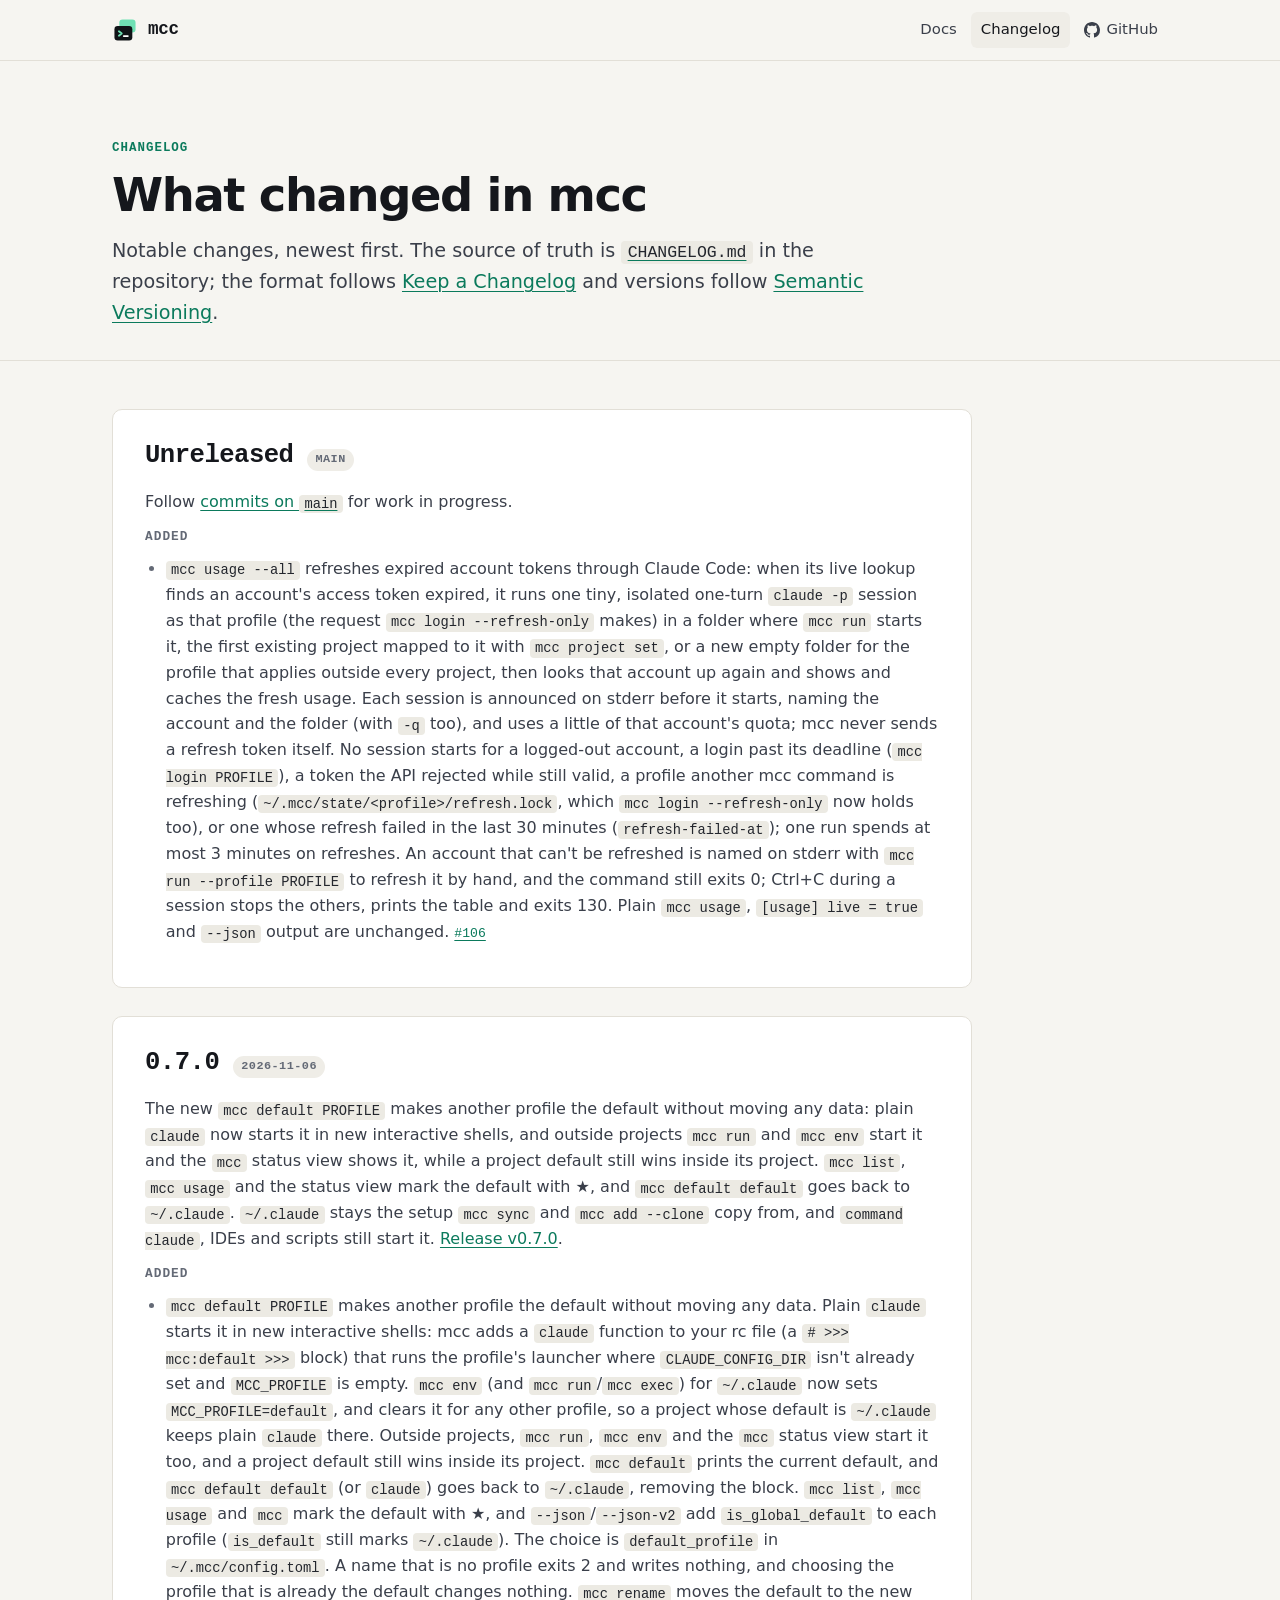
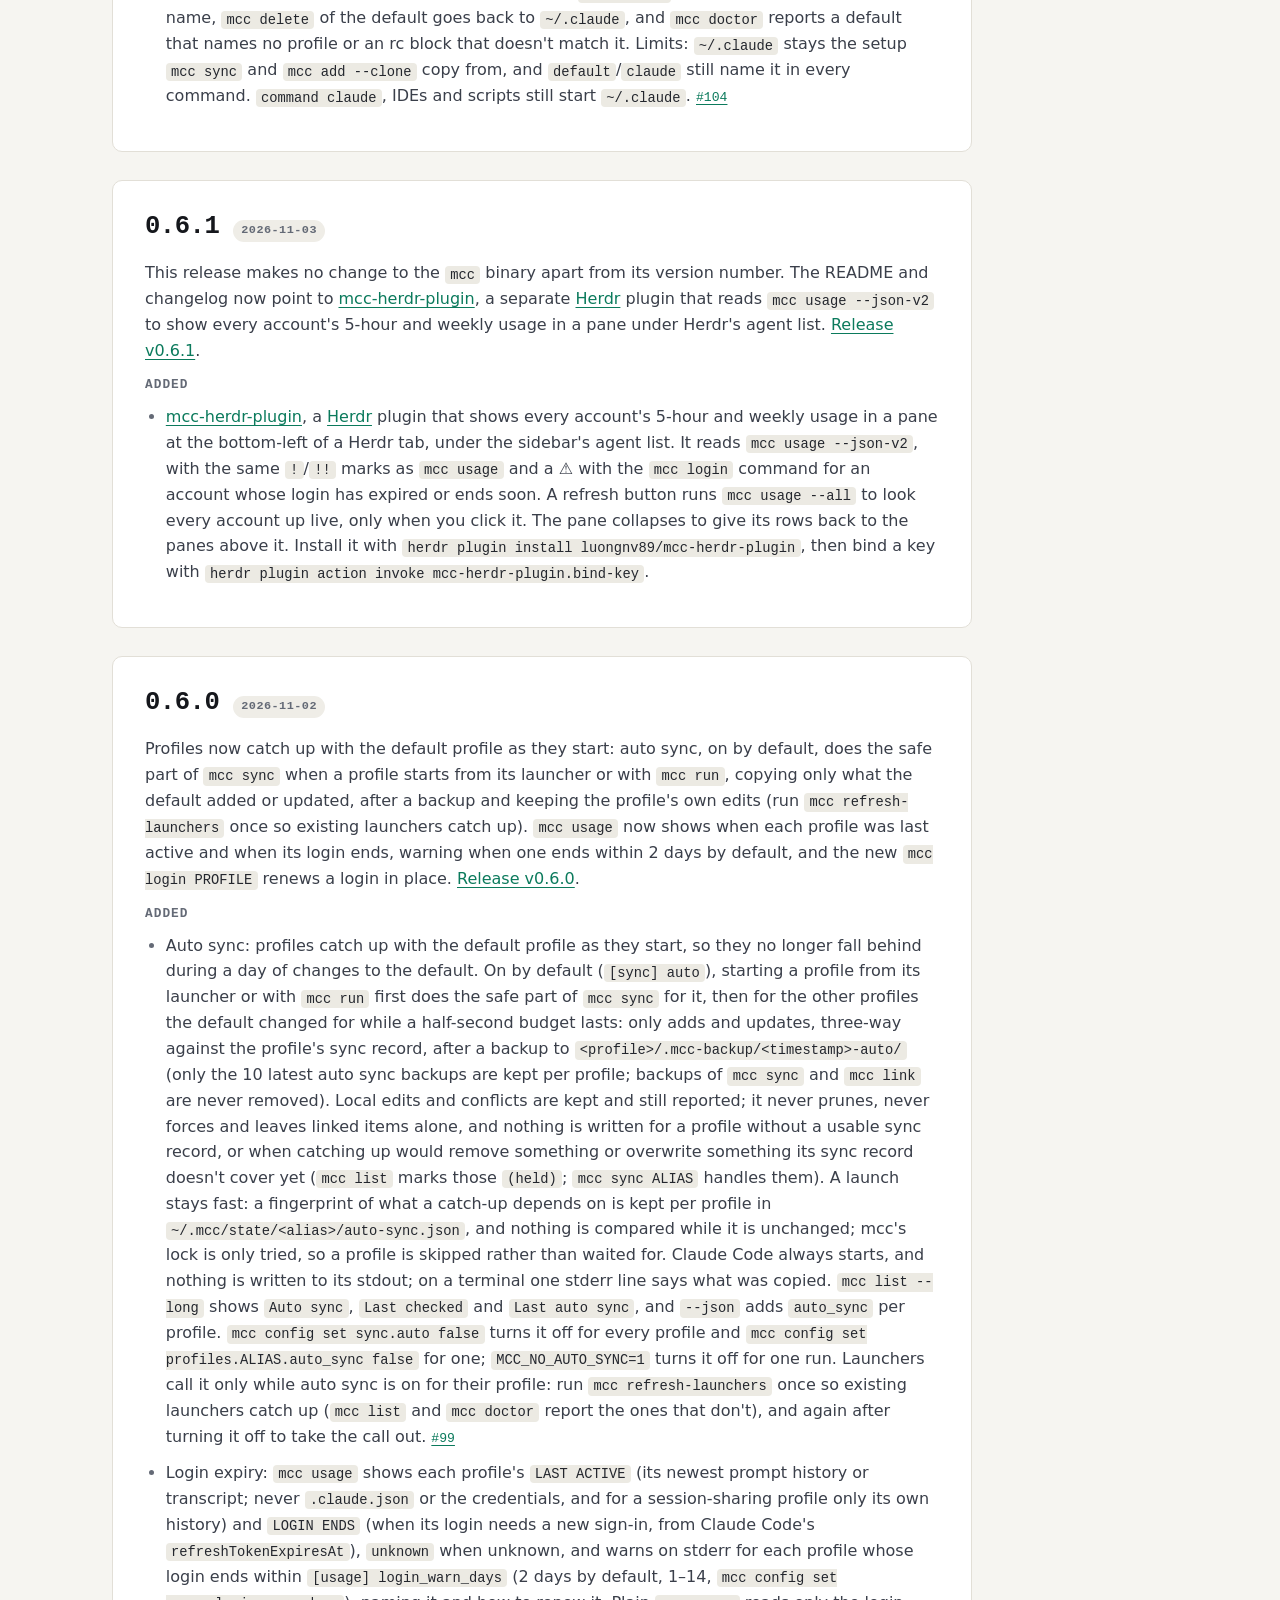
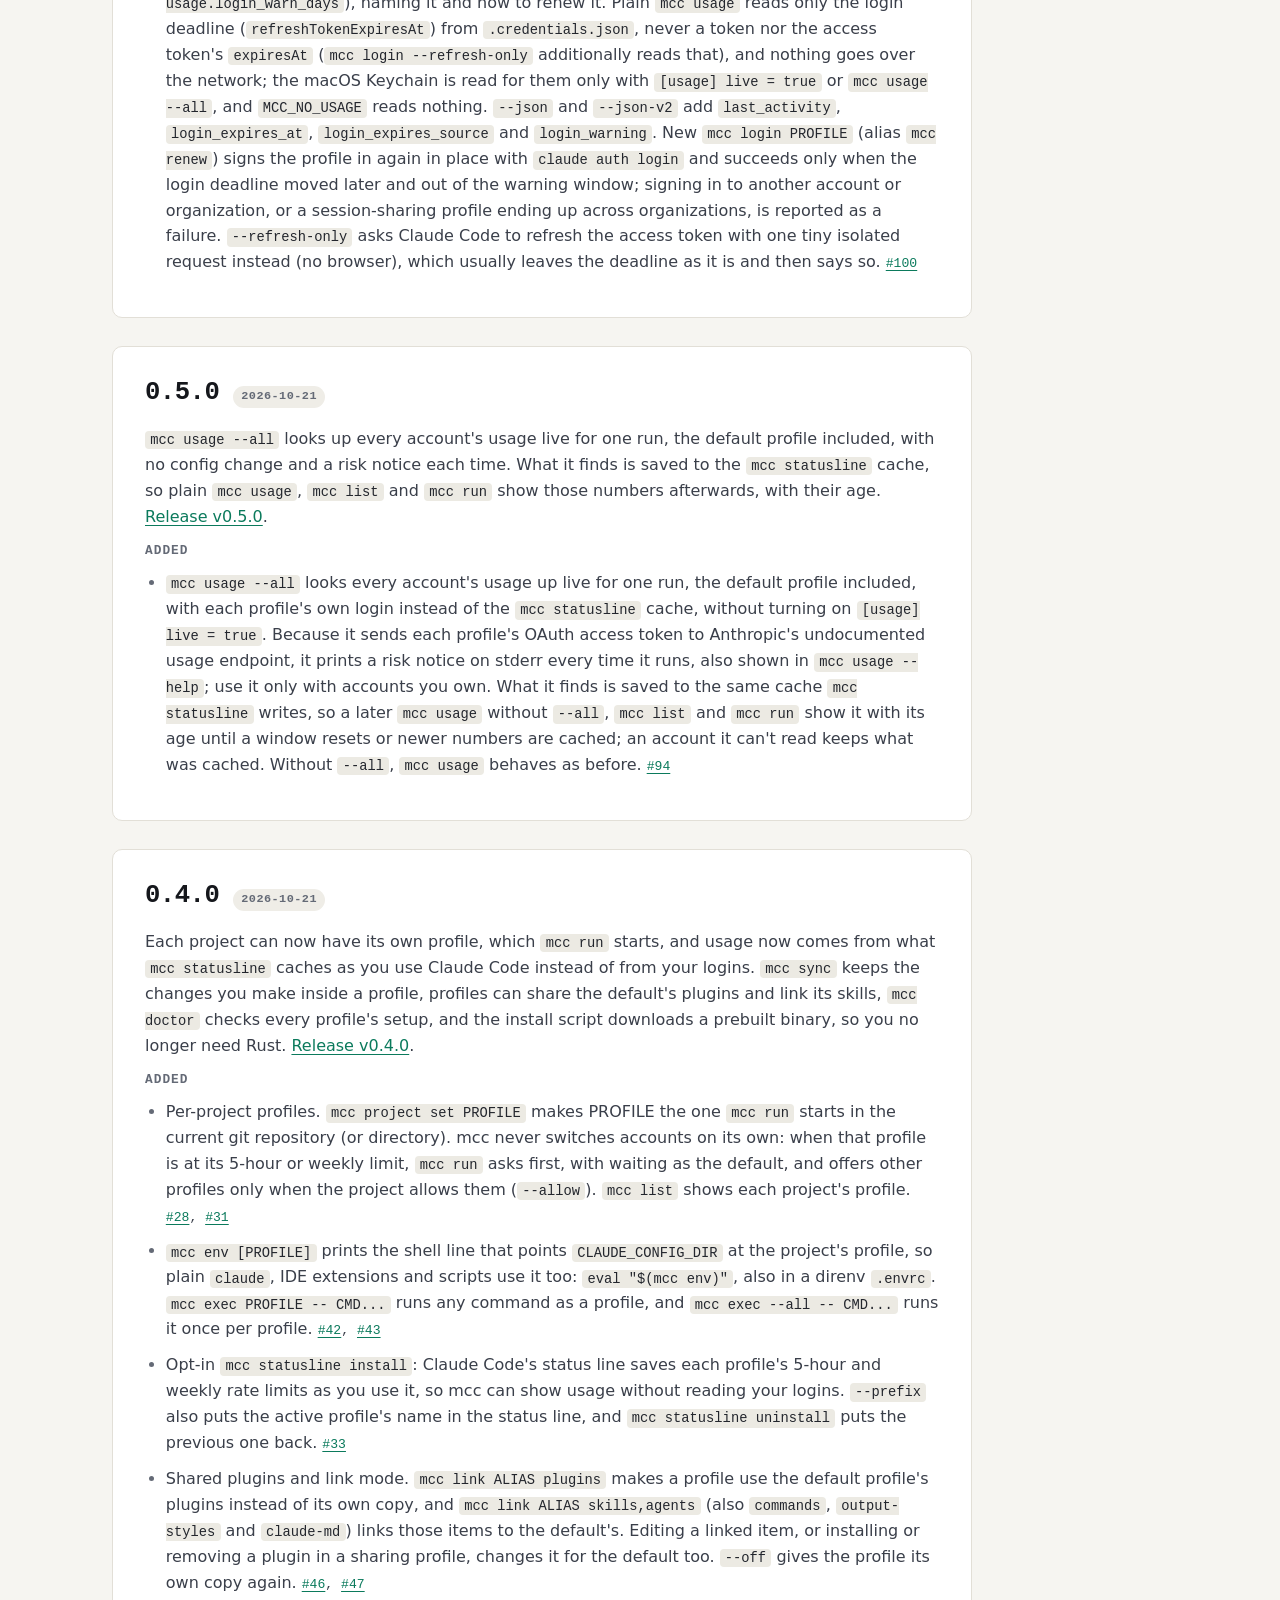
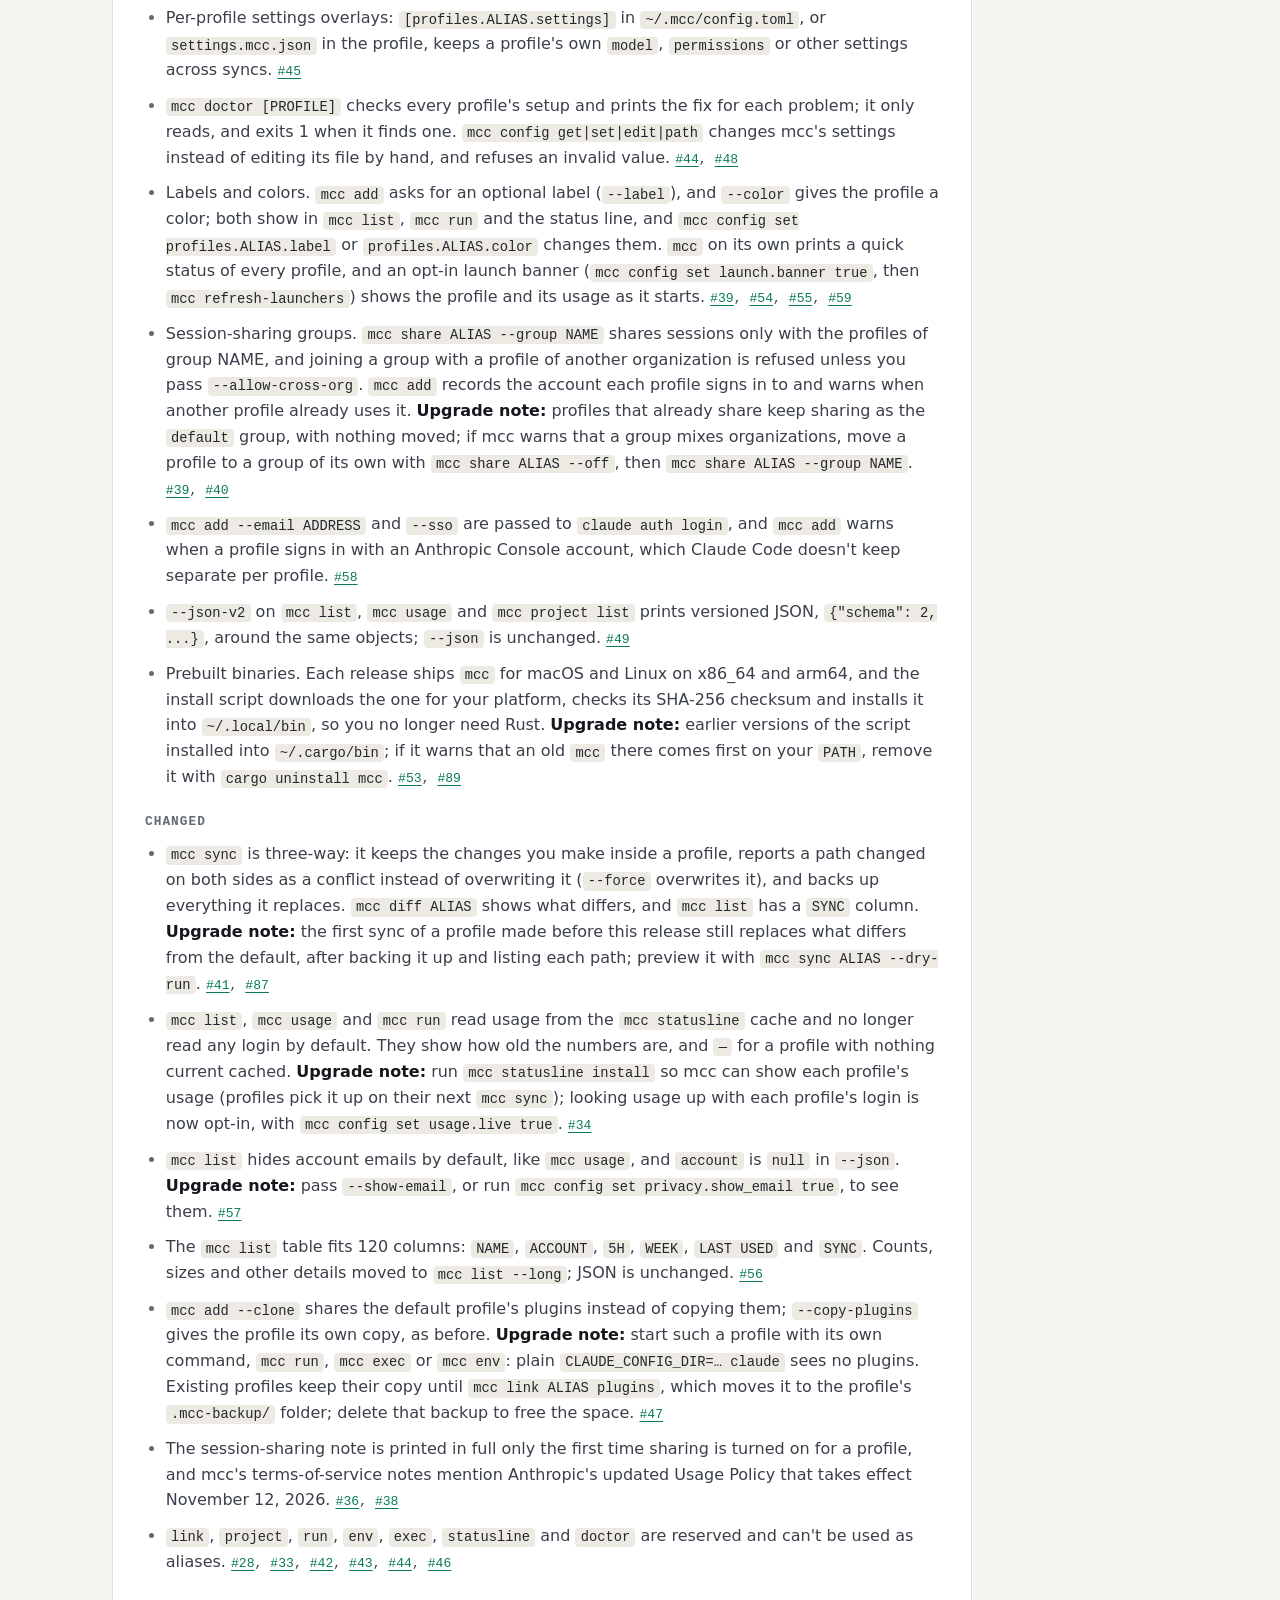
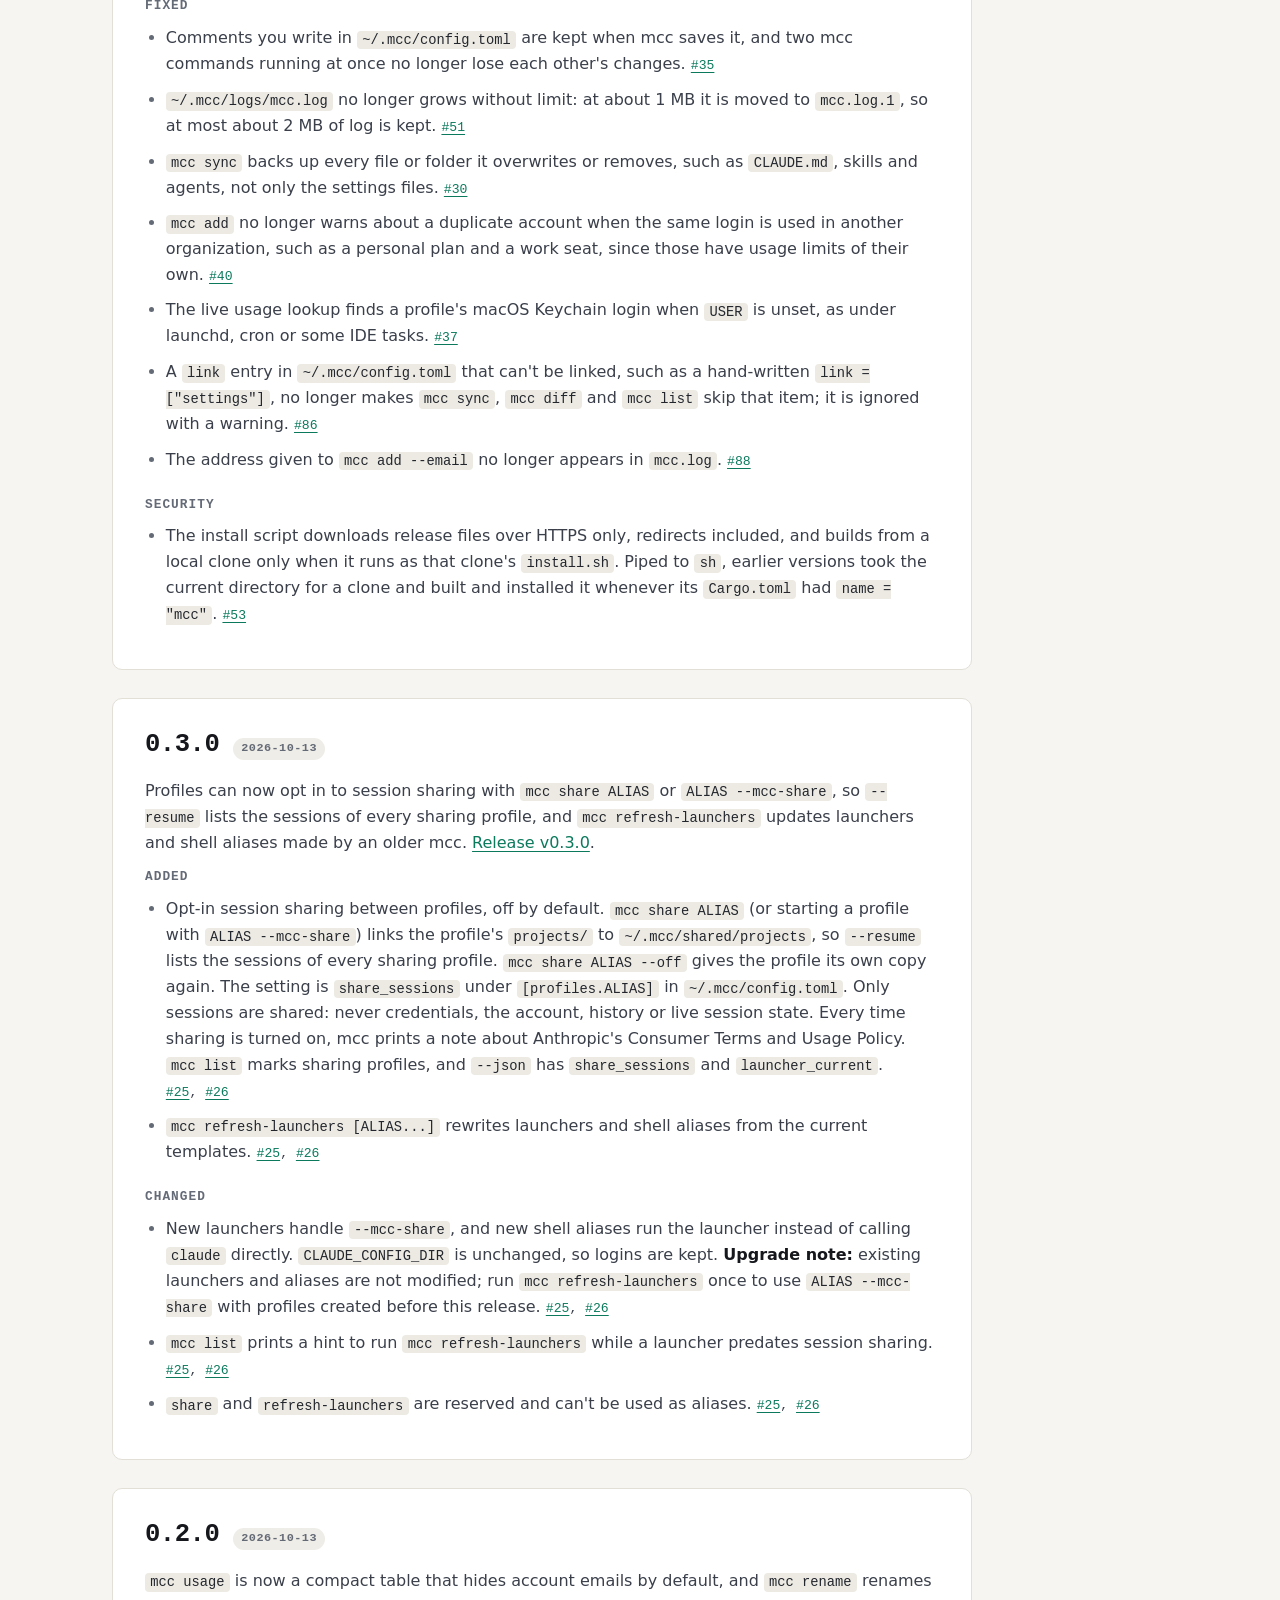
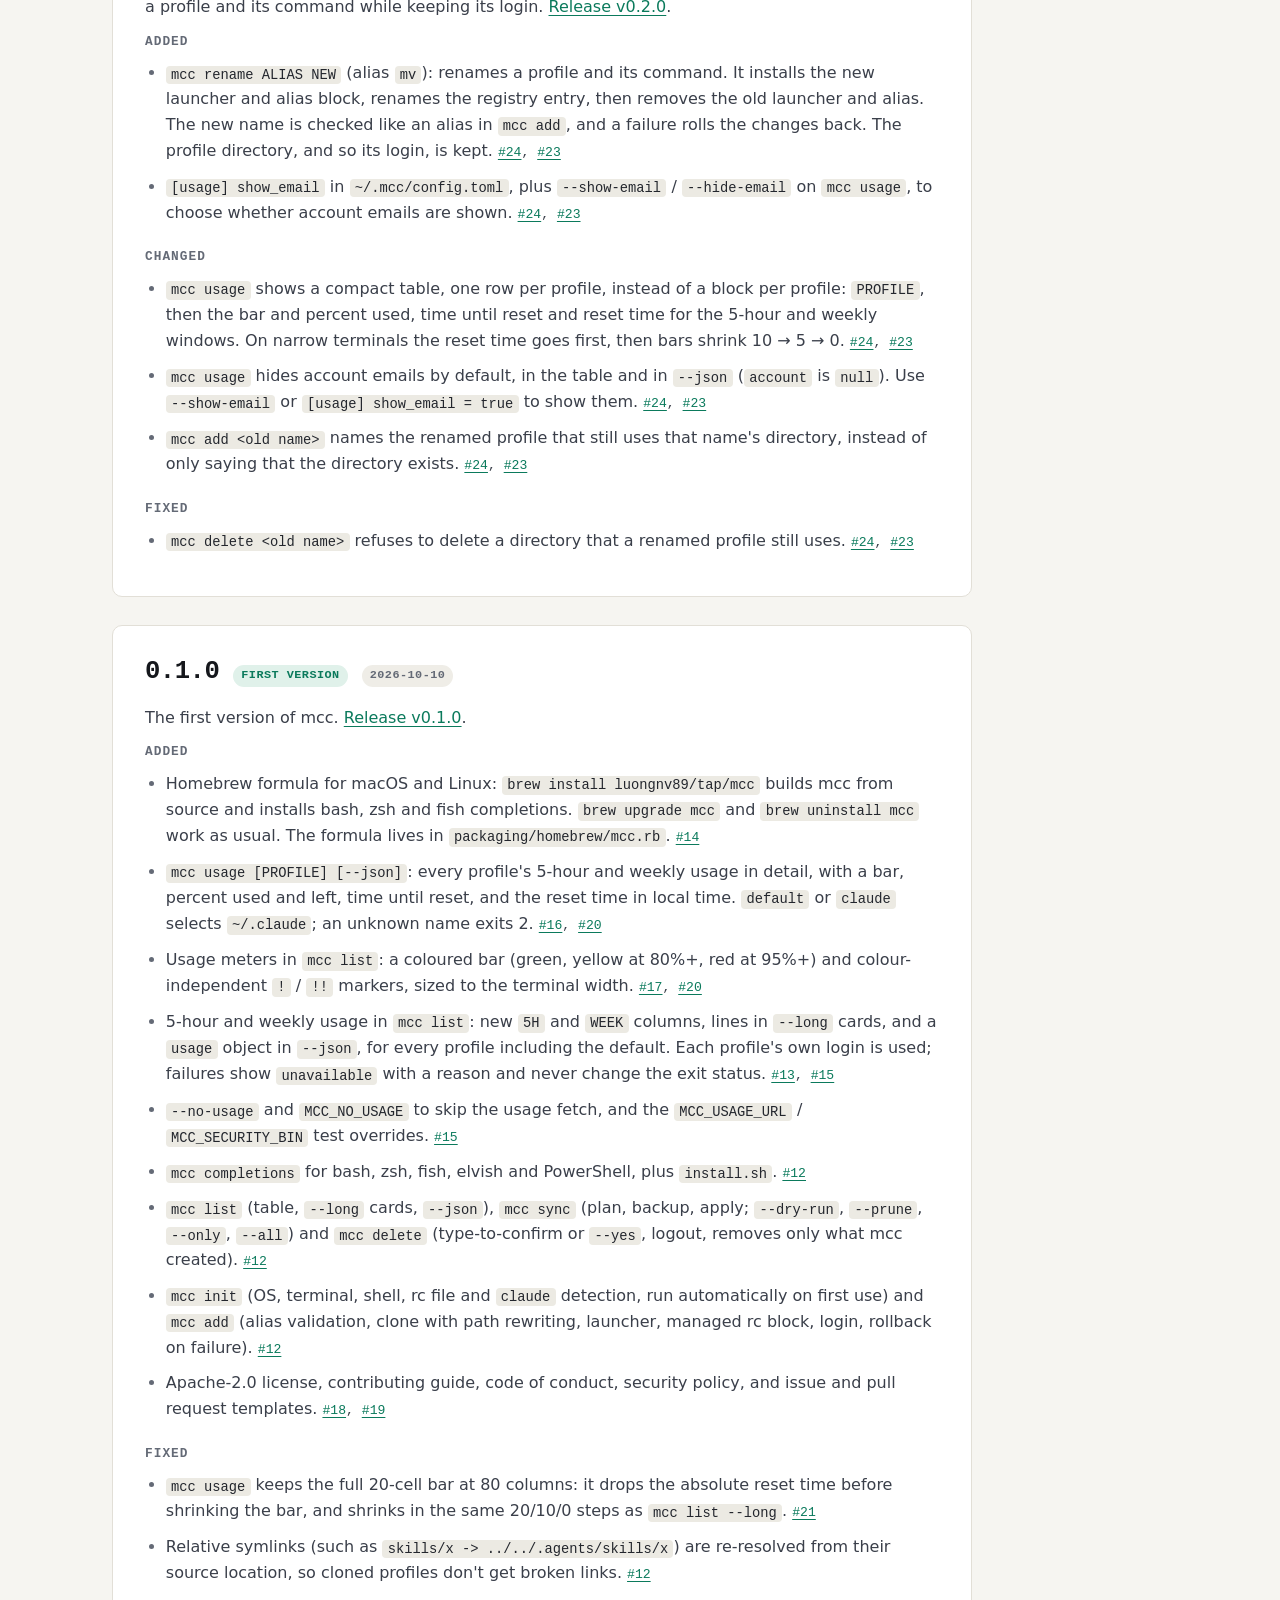
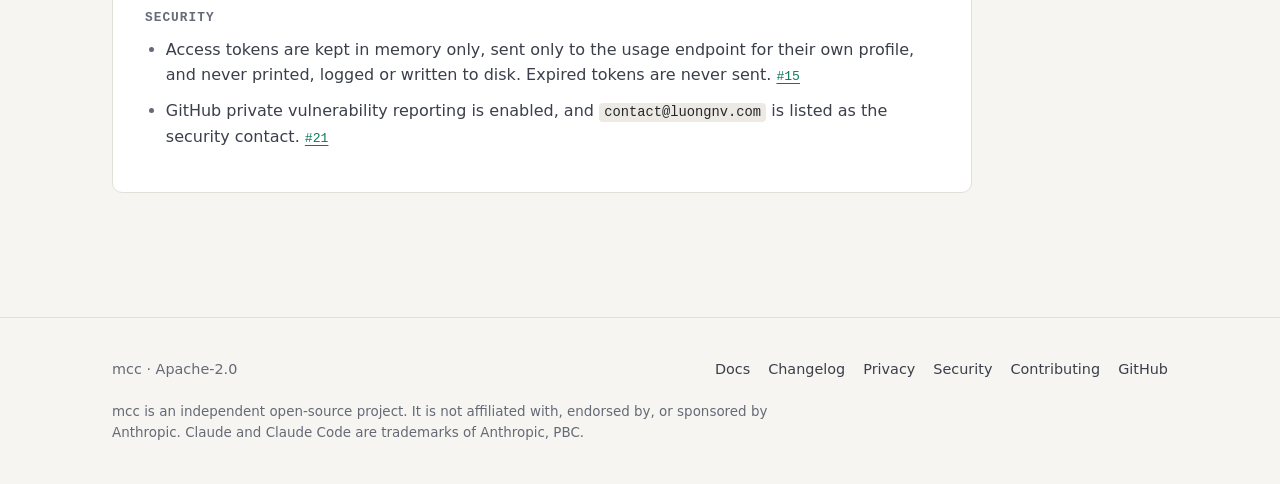
==== docs/changelog.html @ 4be2381d "docs(usage): describe the token refresh of mcc usage --all (#106) The --all help and risk notice (an" ====
<!doctype html>
<html lang="en">
<head>
  <meta charset="utf-8">
  <meta name="viewport" content="width=device-width, initial-scale=1, viewport-fit=cover">
  <title>Changelog — mcc</title>
  <meta name="description" content="Every notable change to mcc, the CLI for running multiple Claude Code accounts side by side.">
  <link rel="canonical" href="https://luongnv89.github.io/mcc/changelog.html">
  <meta property="og:type" content="article">
  <meta property="og:title" content="mcc changelog">
  <meta property="og:description" content="Every notable change to mcc, by version.">
  <meta property="og:url" content="https://luongnv89.github.io/mcc/changelog.html">
  <meta name="theme-color" content="#f6f5f1" media="(prefers-color-scheme: light)">
  <meta name="theme-color" content="#0d0f12" media="(prefers-color-scheme: dark)">
  <link rel="icon" href="assets/favicon.svg" type="image/svg+xml">
  <link rel="stylesheet" href="assets/site.css">
</head>
<body>
<a class="skip" href="#main">Skip to content</a>

<header class="site-header">
  <div class="wrap">
    <a class="brand" href="./" aria-label="mcc home">
      <svg viewBox="0 0 32 32" aria-hidden="true"><rect x="9" y="3" width="20" height="16" rx="4" fill="#6fe0b4"/><rect x="3" y="11" width="22" height="18" rx="4" fill="#101317"/><path d="M8.5 17.5l3.5 2.75-3.5 2.75" fill="none" stroke="#6fe0b4" stroke-width="2.2" stroke-linecap="round" stroke-linejoin="round"/><path d="M14.5 23.5h5" stroke="#fff" stroke-width="2.2" stroke-linecap="round"/></svg>
      mcc
    </a>
    <nav class="nav" aria-label="Main">
      <a href="docs.html">Docs</a>
      <a href="changelog.html" aria-current="page">Changelog</a>
      <a class="nav-gh" href="https://github.com/luongnv89/mcc">
        <svg viewBox="0 0 16 16" fill="currentColor" aria-hidden="true"><path d="M8 0C3.58 0 0 3.58 0 8c0 3.54 2.29 6.53 5.47 7.59.4.07.55-.17.55-.38 0-.19-.01-.82-.01-1.49-2.01.37-2.53-.49-2.69-.94-.09-.23-.48-.94-.82-1.13-.28-.15-.68-.52-.01-.53.63-.01 1.08.58 1.23.82.72 1.21 1.87.87 2.33.66.07-.52.28-.87.51-1.07-1.78-.2-3.64-.89-3.64-3.95 0-.87.31-1.59.82-2.15-.08-.2-.36-1.02.08-2.12 0 0 .67-.21 2.2.82.64-.18 1.32-.27 2-.27.68 0 1.36.09 2 .27 1.53-1.04 2.2-.82 2.2-.82.44 1.1.16 1.92.08 2.12.51.56.82 1.27.82 2.15 0 3.07-1.87 3.75-3.65 3.95.29.25.54.73.54 1.48 0 1.07-.01 1.93-.01 2.2 0 .21.15.46.55.38A8.013 8.013 0 0016 8c0-4.42-3.58-8-8-8z"/></svg>
        GitHub
      </a>
    </nav>
  </div>
</header>

<main id="main">
  <div class="page-head">
    <div class="wrap">
      <span class="eyebrow">Changelog</span>
      <h1>What changed in mcc</h1>
      <p class="lede">Notable changes, newest first. The source of truth is <a href="https://github.com/luongnv89/mcc/blob/main/CHANGELOG.md"><code>CHANGELOG.md</code></a> in the repository; the format follows <a href="https://keepachangelog.com/en/1.1.0/">Keep a Changelog</a> and versions follow <a href="https://semver.org/spec/v2.0.0.html">Semantic Versioning</a>.</p>
    </div>
  </div>

  <div class="wrap" style="padding-block: clamp(28px, 4vw, 48px) clamp(56px, 8vw, 96px)">
    <div class="prose" style="max-width: 860px">

      <article class="release" id="unreleased">
        <div class="release-head">
          <h2>Unreleased</h2>
          <span class="pill pill-muted">main</span>
        </div>
        <p>Follow <a href="https://github.com/luongnv89/mcc/commits/main">commits on <code>main</code></a> for work in progress.</p>

        <h3>Added</h3>
        <ul>
          <li><code>mcc usage --all</code> refreshes expired account tokens through Claude Code: when its live lookup finds an account's access token expired, it runs one tiny, isolated one-turn <code>claude -p</code> session as that profile (the request <code>mcc login --refresh-only</code> makes) in a folder where <code>mcc run</code> starts it, the first existing project mapped to it with <code>mcc project set</code>, or a new empty folder for the profile that applies outside every project, then looks that account up again and shows and caches the fresh usage. Each session is announced on stderr before it starts, naming the account and the folder (with <code>-q</code> too), and uses a little of that account's quota; mcc never sends a refresh token itself. No session starts for a logged-out account, a login past its deadline (<code>mcc login PROFILE</code>), a token the API rejected while still valid, a profile another mcc command is refreshing (<code>~/.mcc/state/&lt;profile&gt;/refresh.lock</code>, which <code>mcc login --refresh-only</code> now holds too), or one whose refresh failed in the last 30 minutes (<code>refresh-failed-at</code>); one run spends at most 3 minutes on refreshes. An account that can't be refreshed is named on stderr with <code>mcc run --profile PROFILE</code> to refresh it by hand, and the command still exits 0; Ctrl+C during a session stops the others, prints the table and exits 130. Plain <code>mcc usage</code>, <code>[usage] live = true</code> and <code>--json</code> output are unchanged. <span class="ref"><a href="https://github.com/luongnv89/mcc/issues/106">#106</a></span></li>
        </ul>
      </article>

      <article class="release" id="v0.7.0">
        <div class="release-head">
          <h2>0.7.0</h2>
          <span class="pill pill-muted">2026-11-06</span>
        </div>
        <p>The new <code>mcc default PROFILE</code> makes another profile the default without moving any data: plain <code>claude</code> now starts it in new interactive shells, and outside projects <code>mcc run</code> and <code>mcc env</code> start it and the <code>mcc</code> status view shows it, while a project default still wins inside its project. <code>mcc list</code>, <code>mcc usage</code> and the status view mark the default with ★, and <code>mcc default default</code> goes back to <code>~/.claude</code>. <code>~/.claude</code> stays the setup <code>mcc sync</code> and <code>mcc add --clone</code> copy from, and <code>command claude</code>, IDEs and scripts still start it. <a href="https://github.com/luongnv89/mcc/releases/tag/v0.7.0">Release v0.7.0</a>.</p>

        <h3>Added</h3>
        <ul>
          <li><code>mcc default PROFILE</code> makes another profile the default without moving any data. Plain <code>claude</code> starts it in new interactive shells: mcc adds a <code>claude</code> function to your rc file (a <code># &gt;&gt;&gt; mcc:default &gt;&gt;&gt;</code> block) that runs the profile's launcher where <code>CLAUDE_CONFIG_DIR</code> isn't already set and <code>MCC_PROFILE</code> is empty. <code>mcc env</code> (and <code>mcc run</code>/<code>mcc exec</code>) for <code>~/.claude</code> now sets <code>MCC_PROFILE=default</code>, and clears it for any other profile, so a project whose default is <code>~/.claude</code> keeps plain <code>claude</code> there. Outside projects, <code>mcc run</code>, <code>mcc env</code> and the <code>mcc</code> status view start it too, and a project default still wins inside its project. <code>mcc default</code> prints the current default, and <code>mcc default default</code> (or <code>claude</code>) goes back to <code>~/.claude</code>, removing the block. <code>mcc list</code>, <code>mcc usage</code> and <code>mcc</code> mark the default with ★, and <code>--json</code>/<code>--json-v2</code> add <code>is_global_default</code> to each profile (<code>is_default</code> still marks <code>~/.claude</code>). The choice is <code>default_profile</code> in <code>~/.mcc/config.toml</code>. A name that is no profile exits 2 and writes nothing, and choosing the profile that is already the default changes nothing. <code>mcc rename</code> moves the default to the new name, <code>mcc delete</code> of the default goes back to <code>~/.claude</code>, and <code>mcc doctor</code> reports a default that names no profile or an rc block that doesn't match it. Limits: <code>~/.claude</code> stays the setup <code>mcc sync</code> and <code>mcc add --clone</code> copy from, and <code>default</code>/<code>claude</code> still name it in every command. <code>command claude</code>, IDEs and scripts still start <code>~/.claude</code>. <span class="ref"><a href="https://github.com/luongnv89/mcc/issues/104">#104</a></span></li>
        </ul>
      </article>

      <article class="release" id="v0.6.1">
        <div class="release-head">
          <h2>0.6.1</h2>
          <span class="pill pill-muted">2026-11-03</span>
        </div>
        <p>This release makes no change to the <code>mcc</code> binary apart from its version number. The README and changelog now point to <a href="https://github.com/luongnv89/mcc-herdr-plugin">mcc-herdr-plugin</a>, a separate <a href="https://herdr.dev">Herdr</a> plugin that reads <code>mcc usage --json-v2</code> to show every account's 5-hour and weekly usage in a pane under Herdr's agent list. <a href="https://github.com/luongnv89/mcc/releases/tag/v0.6.1">Release v0.6.1</a>.</p>

        <h3>Added</h3>
        <ul>
          <li><a href="https://github.com/luongnv89/mcc-herdr-plugin">mcc-herdr-plugin</a>, a <a href="https://herdr.dev">Herdr</a> plugin that shows every account's 5-hour and weekly usage in a pane at the bottom-left of a Herdr tab, under the sidebar's agent list. It reads <code>mcc usage --json-v2</code>, with the same <code>!</code>/<code>!!</code> marks as <code>mcc usage</code> and a ⚠ with the <code>mcc login</code> command for an account whose login has expired or ends soon. A refresh button runs <code>mcc usage --all</code> to look every account up live, only when you click it. The pane collapses to give its rows back to the panes above it. Install it with <code>herdr plugin install luongnv89/mcc-herdr-plugin</code>, then bind a key with <code>herdr plugin action invoke mcc-herdr-plugin.bind-key</code>.</li>
        </ul>
      </article>

      <article class="release" id="v0.6.0">
        <div class="release-head">
          <h2>0.6.0</h2>
          <span class="pill pill-muted">2026-11-02</span>
        </div>
        <p>Profiles now catch up with the default profile as they start: auto sync, on by default, does the safe part of <code>mcc sync</code> when a profile starts from its launcher or with <code>mcc run</code>, copying only what the default added or updated, after a backup and keeping the profile's own edits (run <code>mcc refresh-launchers</code> once so existing launchers catch up). <code>mcc usage</code> now shows when each profile was last active and when its login ends, warning when one ends within 2 days by default, and the new <code>mcc login PROFILE</code> renews a login in place. <a href="https://github.com/luongnv89/mcc/releases/tag/v0.6.0">Release v0.6.0</a>.</p>

        <h3>Added</h3>
        <ul>
          <li>Auto sync: profiles catch up with the default profile as they start, so they no longer fall behind during a day of changes to the default. On by default (<code>[sync] auto</code>), starting a profile from its launcher or with <code>mcc run</code> first does the safe part of <code>mcc sync</code> for it, then for the other profiles the default changed for while a half-second budget lasts: only adds and updates, three-way against the profile's sync record, after a backup to <code>&lt;profile&gt;/.mcc-backup/&lt;timestamp&gt;-auto/</code> (only the 10 latest auto sync backups are kept per profile; backups of <code>mcc sync</code> and <code>mcc link</code> are never removed). Local edits and conflicts are kept and still reported; it never prunes, never forces and leaves linked items alone, and nothing is written for a profile without a usable sync record, or when catching up would remove something or overwrite something its sync record doesn't cover yet (<code>mcc list</code> marks those <code>(held)</code>; <code>mcc sync ALIAS</code> handles them). A launch stays fast: a fingerprint of what a catch-up depends on is kept per profile in <code>~/.mcc/state/&lt;alias&gt;/auto-sync.json</code>, and nothing is compared while it is unchanged; mcc's lock is only tried, so a profile is skipped rather than waited for. Claude Code always starts, and nothing is written to its stdout; on a terminal one stderr line says what was copied. <code>mcc list --long</code> shows <code>Auto sync</code>, <code>Last checked</code> and <code>Last auto sync</code>, and <code>--json</code> adds <code>auto_sync</code> per profile. <code>mcc config set sync.auto false</code> turns it off for every profile and <code>mcc config set profiles.ALIAS.auto_sync false</code> for one; <code>MCC_NO_AUTO_SYNC=1</code> turns it off for one run. Launchers call it only while auto sync is on for their profile: run <code>mcc refresh-launchers</code> once so existing launchers catch up (<code>mcc list</code> and <code>mcc doctor</code> report the ones that don't), and again after turning it off to take the call out. <span class="ref"><a href="https://github.com/luongnv89/mcc/issues/99">#99</a></span></li>
          <li>Login expiry: <code>mcc usage</code> shows each profile's <code>LAST ACTIVE</code> (its newest prompt history or transcript; never <code>.claude.json</code> or the credentials, and for a session-sharing profile only its own history) and <code>LOGIN ENDS</code> (when its login needs a new sign-in, from Claude Code's <code>refreshTokenExpiresAt</code>), <code>unknown</code> when unknown, and warns on stderr for each profile whose login ends within <code>[usage] login_warn_days</code> (2 days by default, 1–14, <code>mcc config set usage.login_warn_days</code>), naming it and how to renew it. Plain <code>mcc usage</code> reads only the login deadline (<code>refreshTokenExpiresAt</code>) from <code>.credentials.json</code>, never a token nor the access token's <code>expiresAt</code> (<code>mcc login --refresh-only</code> additionally reads that), and nothing goes over the network; the macOS Keychain is read for them only with <code>[usage] live = true</code> or <code>mcc usage --all</code>, and <code>MCC_NO_USAGE</code> reads nothing. <code>--json</code> and <code>--json-v2</code> add <code>last_activity</code>, <code>login_expires_at</code>, <code>login_expires_source</code> and <code>login_warning</code>. New <code>mcc login PROFILE</code> (alias <code>mcc renew</code>) signs the profile in again in place with <code>claude auth login</code> and succeeds only when the login deadline moved later and out of the warning window; signing in to another account or organization, or a session-sharing profile ending up across organizations, is reported as a failure. <code>--refresh-only</code> asks Claude Code to refresh the access token with one tiny isolated request instead (no browser), which usually leaves the deadline as it is and then says so. <span class="ref"><a href="https://github.com/luongnv89/mcc/issues/100">#100</a></span></li>
        </ul>
      </article>

      <article class="release" id="v0.5.0">
        <div class="release-head">
          <h2>0.5.0</h2>
          <span class="pill pill-muted">2026-10-21</span>
        </div>
        <p><code>mcc usage --all</code> looks up every account's usage live for one run, the default profile included, with no config change and a risk notice each time. What it finds is saved to the <code>mcc statusline</code> cache, so plain <code>mcc usage</code>, <code>mcc list</code> and <code>mcc run</code> show those numbers afterwards, with their age. <a href="https://github.com/luongnv89/mcc/releases/tag/v0.5.0">Release v0.5.0</a>.</p>

        <h3>Added</h3>
        <ul>
          <li><code>mcc usage --all</code> looks every account's usage up live for one run, the default profile included, with each profile's own login instead of the <code>mcc statusline</code> cache, without turning on <code>[usage] live = true</code>. Because it sends each profile's OAuth access token to Anthropic's undocumented usage endpoint, it prints a risk notice on stderr every time it runs, also shown in <code>mcc usage --help</code>; use it only with accounts you own. What it finds is saved to the same cache <code>mcc statusline</code> writes, so a later <code>mcc usage</code> without <code>--all</code>, <code>mcc list</code> and <code>mcc run</code> show it with its age until a window resets or newer numbers are cached; an account it can't read keeps what was cached. Without <code>--all</code>, <code>mcc usage</code> behaves as before. <span class="ref"><a href="https://github.com/luongnv89/mcc/issues/94">#94</a></span></li>
        </ul>
      </article>

      <article class="release" id="v0.4.0">
        <div class="release-head">
          <h2>0.4.0</h2>
          <span class="pill pill-muted">2026-10-21</span>
        </div>
        <p>Each project can now have its own profile, which <code>mcc run</code> starts, and usage now comes from what <code>mcc statusline</code> caches as you use Claude Code instead of from your logins. <code>mcc sync</code> keeps the changes you make inside a profile, profiles can share the default's plugins and link its skills, <code>mcc doctor</code> checks every profile's setup, and the install script downloads a prebuilt binary, so you no longer need Rust. <a href="https://github.com/luongnv89/mcc/releases/tag/v0.4.0">Release v0.4.0</a>.</p>

        <h3>Added</h3>
        <ul>
          <li>Per-project profiles. <code>mcc project set PROFILE</code> makes PROFILE the one <code>mcc run</code> starts in the current git repository (or directory). mcc never switches accounts on its own: when that profile is at its 5-hour or weekly limit, <code>mcc run</code> asks first, with waiting as the default, and offers other profiles only when the project allows them (<code>--allow</code>). <code>mcc list</code> shows each project's profile. <span class="ref"><a href="https://github.com/luongnv89/mcc/issues/28">#28</a>, <a href="https://github.com/luongnv89/mcc/issues/31">#31</a></span></li>
          <li><code>mcc env [PROFILE]</code> prints the shell line that points <code>CLAUDE_CONFIG_DIR</code> at the project's profile, so plain <code>claude</code>, IDE extensions and scripts use it too: <code>eval "$(mcc env)"</code>, also in a direnv <code>.envrc</code>. <code>mcc exec PROFILE -- CMD...</code> runs any command as a profile, and <code>mcc exec --all -- CMD...</code> runs it once per profile. <span class="ref"><a href="https://github.com/luongnv89/mcc/issues/42">#42</a>, <a href="https://github.com/luongnv89/mcc/issues/43">#43</a></span></li>
          <li>Opt-in <code>mcc statusline install</code>: Claude Code's status line saves each profile's 5-hour and weekly rate limits as you use it, so mcc can show usage without reading your logins. <code>--prefix</code> also puts the active profile's name in the status line, and <code>mcc statusline uninstall</code> puts the previous one back. <span class="ref"><a href="https://github.com/luongnv89/mcc/issues/33">#33</a></span></li>
          <li>Shared plugins and link mode. <code>mcc link ALIAS plugins</code> makes a profile use the default profile's plugins instead of its own copy, and <code>mcc link ALIAS skills,agents</code> (also <code>commands</code>, <code>output-styles</code> and <code>claude-md</code>) links those items to the default's. Editing a linked item, or installing or removing a plugin in a sharing profile, changes it for the default too. <code>--off</code> gives the profile its own copy again. <span class="ref"><a href="https://github.com/luongnv89/mcc/issues/46">#46</a>, <a href="https://github.com/luongnv89/mcc/issues/47">#47</a></span></li>
          <li>Per-profile settings overlays: <code>[profiles.ALIAS.settings]</code> in <code>~/.mcc/config.toml</code>, or <code>settings.mcc.json</code> in the profile, keeps a profile's own <code>model</code>, <code>permissions</code> or other settings across syncs. <span class="ref"><a href="https://github.com/luongnv89/mcc/issues/45">#45</a></span></li>
          <li><code>mcc doctor [PROFILE]</code> checks every profile's setup and prints the fix for each problem; it only reads, and exits 1 when it finds one. <code>mcc config get|set|edit|path</code> changes mcc's settings instead of editing its file by hand, and refuses an invalid value. <span class="ref"><a href="https://github.com/luongnv89/mcc/issues/44">#44</a>, <a href="https://github.com/luongnv89/mcc/issues/48">#48</a></span></li>
          <li>Labels and colors. <code>mcc add</code> asks for an optional label (<code>--label</code>), and <code>--color</code> gives the profile a color; both show in <code>mcc list</code>, <code>mcc run</code> and the status line, and <code>mcc config set profiles.ALIAS.label</code> or <code>profiles.ALIAS.color</code> changes them. <code>mcc</code> on its own prints a quick status of every profile, and an opt-in launch banner (<code>mcc config set launch.banner true</code>, then <code>mcc refresh-launchers</code>) shows the profile and its usage as it starts. <span class="ref"><a href="https://github.com/luongnv89/mcc/issues/39">#39</a>, <a href="https://github.com/luongnv89/mcc/issues/54">#54</a>, <a href="https://github.com/luongnv89/mcc/issues/55">#55</a>, <a href="https://github.com/luongnv89/mcc/issues/59">#59</a></span></li>
          <li>Session-sharing groups. <code>mcc share ALIAS --group NAME</code> shares sessions only with the profiles of group NAME, and joining a group with a profile of another organization is refused unless you pass <code>--allow-cross-org</code>. <code>mcc add</code> records the account each profile signs in to and warns when another profile already uses it. <strong>Upgrade note:</strong> profiles that already share keep sharing as the <code>default</code> group, with nothing moved; if mcc warns that a group mixes organizations, move a profile to a group of its own with <code>mcc share ALIAS --off</code>, then <code>mcc share ALIAS --group NAME</code>. <span class="ref"><a href="https://github.com/luongnv89/mcc/issues/39">#39</a>, <a href="https://github.com/luongnv89/mcc/issues/40">#40</a></span></li>
          <li><code>mcc add --email ADDRESS</code> and <code>--sso</code> are passed to <code>claude auth login</code>, and <code>mcc add</code> warns when a profile signs in with an Anthropic Console account, which Claude Code doesn't keep separate per profile. <span class="ref"><a href="https://github.com/luongnv89/mcc/issues/58">#58</a></span></li>
          <li><code>--json-v2</code> on <code>mcc list</code>, <code>mcc usage</code> and <code>mcc project list</code> prints versioned JSON, <code>{"schema": 2, ...}</code>, around the same objects; <code>--json</code> is unchanged. <span class="ref"><a href="https://github.com/luongnv89/mcc/issues/49">#49</a></span></li>
          <li>Prebuilt binaries. Each release ships <code>mcc</code> for macOS and Linux on x86_64 and arm64, and the install script downloads the one for your platform, checks its SHA-256 checksum and installs it into <code>~/.local/bin</code>, so you no longer need Rust. <strong>Upgrade note:</strong> earlier versions of the script installed into <code>~/.cargo/bin</code>; if it warns that an old <code>mcc</code> there comes first on your <code>PATH</code>, remove it with <code>cargo uninstall mcc</code>. <span class="ref"><a href="https://github.com/luongnv89/mcc/issues/53">#53</a>, <a href="https://github.com/luongnv89/mcc/issues/89">#89</a></span></li>
        </ul>

        <h3>Changed</h3>
        <ul>
          <li><code>mcc sync</code> is three-way: it keeps the changes you make inside a profile, reports a path changed on both sides as a conflict instead of overwriting it (<code>--force</code> overwrites it), and backs up everything it replaces. <code>mcc diff ALIAS</code> shows what differs, and <code>mcc list</code> has a <code>SYNC</code> column. <strong>Upgrade note:</strong> the first sync of a profile made before this release still replaces what differs from the default, after backing it up and listing each path; preview it with <code>mcc sync ALIAS --dry-run</code>. <span class="ref"><a href="https://github.com/luongnv89/mcc/issues/41">#41</a>, <a href="https://github.com/luongnv89/mcc/issues/87">#87</a></span></li>
          <li><code>mcc list</code>, <code>mcc usage</code> and <code>mcc run</code> read usage from the <code>mcc statusline</code> cache and no longer read any login by default. They show how old the numbers are, and <code>—</code> for a profile with nothing current cached. <strong>Upgrade note:</strong> run <code>mcc statusline install</code> so mcc can show each profile's usage (profiles pick it up on their next <code>mcc sync</code>); looking usage up with each profile's login is now opt-in, with <code>mcc config set usage.live true</code>. <span class="ref"><a href="https://github.com/luongnv89/mcc/issues/34">#34</a></span></li>
          <li><code>mcc list</code> hides account emails by default, like <code>mcc usage</code>, and <code>account</code> is <code>null</code> in <code>--json</code>. <strong>Upgrade note:</strong> pass <code>--show-email</code>, or run <code>mcc config set privacy.show_email true</code>, to see them. <span class="ref"><a href="https://github.com/luongnv89/mcc/issues/57">#57</a></span></li>
          <li>The <code>mcc list</code> table fits 120 columns: <code>NAME</code>, <code>ACCOUNT</code>, <code>5H</code>, <code>WEEK</code>, <code>LAST USED</code> and <code>SYNC</code>. Counts, sizes and other details moved to <code>mcc list --long</code>; JSON is unchanged. <span class="ref"><a href="https://github.com/luongnv89/mcc/issues/56">#56</a></span></li>
          <li><code>mcc add --clone</code> shares the default profile's plugins instead of copying them; <code>--copy-plugins</code> gives the profile its own copy, as before. <strong>Upgrade note:</strong> start such a profile with its own command, <code>mcc run</code>, <code>mcc exec</code> or <code>mcc env</code>: plain <code>CLAUDE_CONFIG_DIR=… claude</code> sees no plugins. Existing profiles keep their copy until <code>mcc link ALIAS plugins</code>, which moves it to the profile's <code>.mcc-backup/</code> folder; delete that backup to free the space. <span class="ref"><a href="https://github.com/luongnv89/mcc/issues/47">#47</a></span></li>
          <li>The session-sharing note is printed in full only the first time sharing is turned on for a profile, and mcc's terms-of-service notes mention Anthropic's updated Usage Policy that takes effect November 12, 2026. <span class="ref"><a href="https://github.com/luongnv89/mcc/issues/36">#36</a>, <a href="https://github.com/luongnv89/mcc/issues/38">#38</a></span></li>
          <li><code>link</code>, <code>project</code>, <code>run</code>, <code>env</code>, <code>exec</code>, <code>statusline</code> and <code>doctor</code> are reserved and can't be used as aliases. <span class="ref"><a href="https://github.com/luongnv89/mcc/issues/28">#28</a>, <a href="https://github.com/luongnv89/mcc/issues/33">#33</a>, <a href="https://github.com/luongnv89/mcc/issues/42">#42</a>, <a href="https://github.com/luongnv89/mcc/issues/43">#43</a>, <a href="https://github.com/luongnv89/mcc/issues/44">#44</a>, <a href="https://github.com/luongnv89/mcc/issues/46">#46</a></span></li>
        </ul>

        <h3>Fixed</h3>
        <ul>
          <li>Comments you write in <code>~/.mcc/config.toml</code> are kept when mcc saves it, and two mcc commands running at once no longer lose each other's changes. <span class="ref"><a href="https://github.com/luongnv89/mcc/issues/35">#35</a></span></li>
          <li><code>~/.mcc/logs/mcc.log</code> no longer grows without limit: at about 1 MB it is moved to <code>mcc.log.1</code>, so at most about 2 MB of log is kept. <span class="ref"><a href="https://github.com/luongnv89/mcc/issues/51">#51</a></span></li>
          <li><code>mcc sync</code> backs up every file or folder it overwrites or removes, such as <code>CLAUDE.md</code>, skills and agents, not only the settings files. <span class="ref"><a href="https://github.com/luongnv89/mcc/issues/30">#30</a></span></li>
          <li><code>mcc add</code> no longer warns about a duplicate account when the same login is used in another organization, such as a personal plan and a work seat, since those have usage limits of their own. <span class="ref"><a href="https://github.com/luongnv89/mcc/issues/40">#40</a></span></li>
          <li>The live usage lookup finds a profile's macOS Keychain login when <code>USER</code> is unset, as under launchd, cron or some IDE tasks. <span class="ref"><a href="https://github.com/luongnv89/mcc/issues/37">#37</a></span></li>
          <li>A <code>link</code> entry in <code>~/.mcc/config.toml</code> that can't be linked, such as a hand-written <code>link = ["settings"]</code>, no longer makes <code>mcc sync</code>, <code>mcc diff</code> and <code>mcc list</code> skip that item; it is ignored with a warning. <span class="ref"><a href="https://github.com/luongnv89/mcc/issues/86">#86</a></span></li>
          <li>The address given to <code>mcc add --email</code> no longer appears in <code>mcc.log</code>. <span class="ref"><a href="https://github.com/luongnv89/mcc/issues/88">#88</a></span></li>
        </ul>

        <h3>Security</h3>
        <ul>
          <li>The install script downloads release files over HTTPS only, redirects included, and builds from a local clone only when it runs as that clone's <code>install.sh</code>. Piped to <code>sh</code>, earlier versions took the current directory for a clone and built and installed it whenever its <code>Cargo.toml</code> had <code>name = "mcc"</code>. <span class="ref"><a href="https://github.com/luongnv89/mcc/issues/53">#53</a></span></li>
        </ul>
      </article>

      <article class="release" id="v0.3.0">
        <div class="release-head">
          <h2>0.3.0</h2>
          <span class="pill pill-muted">2026-10-13</span>
        </div>
        <p>Profiles can now opt in to session sharing with <code>mcc share ALIAS</code> or <code>ALIAS --mcc-share</code>, so <code>--resume</code> lists the sessions of every sharing profile, and <code>mcc refresh-launchers</code> updates launchers and shell aliases made by an older mcc. <a href="https://github.com/luongnv89/mcc/releases/tag/v0.3.0">Release v0.3.0</a>.</p>

        <h3>Added</h3>
        <ul>
          <li>Opt-in session sharing between profiles, off by default. <code>mcc share ALIAS</code> (or starting a profile with <code>ALIAS --mcc-share</code>) links the profile's <code>projects/</code> to <code>~/.mcc/shared/projects</code>, so <code>--resume</code> lists the sessions of every sharing profile. <code>mcc share ALIAS --off</code> gives the profile its own copy again. The setting is <code>share_sessions</code> under <code>[profiles.ALIAS]</code> in <code>~/.mcc/config.toml</code>. Only sessions are shared: never credentials, the account, history or live session state. Every time sharing is turned on, mcc prints a note about Anthropic's Consumer Terms and Usage Policy. <code>mcc list</code> marks sharing profiles, and <code>--json</code> has <code>share_sessions</code> and <code>launcher_current</code>. <span class="ref"><a href="https://github.com/luongnv89/mcc/issues/25">#25</a>, <a href="https://github.com/luongnv89/mcc/pull/26">#26</a></span></li>
          <li><code>mcc refresh-launchers [ALIAS...]</code> rewrites launchers and shell aliases from the current templates. <span class="ref"><a href="https://github.com/luongnv89/mcc/issues/25">#25</a>, <a href="https://github.com/luongnv89/mcc/pull/26">#26</a></span></li>
        </ul>

        <h3>Changed</h3>
        <ul>
          <li>New launchers handle <code>--mcc-share</code>, and new shell aliases run the launcher instead of calling <code>claude</code> directly. <code>CLAUDE_CONFIG_DIR</code> is unchanged, so logins are kept. <strong>Upgrade note:</strong> existing launchers and aliases are not modified; run <code>mcc refresh-launchers</code> once to use <code>ALIAS --mcc-share</code> with profiles created before this release. <span class="ref"><a href="https://github.com/luongnv89/mcc/issues/25">#25</a>, <a href="https://github.com/luongnv89/mcc/pull/26">#26</a></span></li>
          <li><code>mcc list</code> prints a hint to run <code>mcc refresh-launchers</code> while a launcher predates session sharing. <span class="ref"><a href="https://github.com/luongnv89/mcc/issues/25">#25</a>, <a href="https://github.com/luongnv89/mcc/pull/26">#26</a></span></li>
          <li><code>share</code> and <code>refresh-launchers</code> are reserved and can't be used as aliases. <span class="ref"><a href="https://github.com/luongnv89/mcc/issues/25">#25</a>, <a href="https://github.com/luongnv89/mcc/pull/26">#26</a></span></li>
        </ul>
      </article>

      <article class="release" id="v0.2.0">
        <div class="release-head">
          <h2>0.2.0</h2>
          <span class="pill pill-muted">2026-10-13</span>
        </div>
        <p><code>mcc usage</code> is now a compact table that hides account emails by default, and <code>mcc rename</code> renames a profile and its command while keeping its login. <a href="https://github.com/luongnv89/mcc/releases/tag/v0.2.0">Release v0.2.0</a>.</p>

        <h3>Added</h3>
        <ul>
          <li><code>mcc rename ALIAS NEW</code> (alias <code>mv</code>): renames a profile and its command. It installs the new launcher and alias block, renames the registry entry, then removes the old launcher and alias. The new name is checked like an alias in <code>mcc add</code>, and a failure rolls the changes back. The profile directory, and so its login, is kept. <span class="ref"><a href="https://github.com/luongnv89/mcc/issues/24">#24</a>, <a href="https://github.com/luongnv89/mcc/pull/23">#23</a></span></li>
          <li><code>[usage] show_email</code> in <code>~/.mcc/config.toml</code>, plus <code>--show-email</code> / <code>--hide-email</code> on <code>mcc usage</code>, to choose whether account emails are shown. <span class="ref"><a href="https://github.com/luongnv89/mcc/issues/24">#24</a>, <a href="https://github.com/luongnv89/mcc/pull/23">#23</a></span></li>
        </ul>

        <h3>Changed</h3>
        <ul>
          <li><code>mcc usage</code> shows a compact table, one row per profile, instead of a block per profile: <code>PROFILE</code>, then the bar and percent used, time until reset and reset time for the 5-hour and weekly windows. On narrow terminals the reset time goes first, then bars shrink 10 → 5 → 0. <span class="ref"><a href="https://github.com/luongnv89/mcc/issues/24">#24</a>, <a href="https://github.com/luongnv89/mcc/pull/23">#23</a></span></li>
          <li><code>mcc usage</code> hides account emails by default, in the table and in <code>--json</code> (<code>account</code> is <code>null</code>). Use <code>--show-email</code> or <code>[usage] show_email = true</code> to show them. <span class="ref"><a href="https://github.com/luongnv89/mcc/issues/24">#24</a>, <a href="https://github.com/luongnv89/mcc/pull/23">#23</a></span></li>
          <li><code>mcc add &lt;old name&gt;</code> names the renamed profile that still uses that name's directory, instead of only saying that the directory exists. <span class="ref"><a href="https://github.com/luongnv89/mcc/issues/24">#24</a>, <a href="https://github.com/luongnv89/mcc/pull/23">#23</a></span></li>
        </ul>

        <h3>Fixed</h3>
        <ul>
          <li><code>mcc delete &lt;old name&gt;</code> refuses to delete a directory that a renamed profile still uses. <span class="ref"><a href="https://github.com/luongnv89/mcc/issues/24">#24</a>, <a href="https://github.com/luongnv89/mcc/pull/23">#23</a></span></li>
        </ul>
      </article>

      <article class="release" id="v0.1.0">
        <div class="release-head">
          <h2>0.1.0</h2>
          <span class="pill">First version</span>
          <span class="pill pill-muted">2026-10-10</span>
        </div>
        <p>The first version of mcc. <a href="https://github.com/luongnv89/mcc/releases/tag/v0.1.0">Release v0.1.0</a>.</p>

        <h3>Added</h3>
        <ul>
          <li>Homebrew formula for macOS and Linux: <code>brew install luongnv89/tap/mcc</code> builds mcc from source and installs bash, zsh and fish completions. <code>brew upgrade mcc</code> and <code>brew uninstall mcc</code> work as usual. The formula lives in <code>packaging/homebrew/mcc.rb</code>. <span class="ref"><a href="https://github.com/luongnv89/mcc/issues/14">#14</a></span></li>
          <li><code>mcc usage [PROFILE] [--json]</code>: every profile's 5-hour and weekly usage in detail, with a bar, percent used and left, time until reset, and the reset time in local time. <code>default</code> or <code>claude</code> selects <code>~/.claude</code>; an unknown name exits 2. <span class="ref"><a href="https://github.com/luongnv89/mcc/issues/16">#16</a>, <a href="https://github.com/luongnv89/mcc/pull/20">#20</a></span></li>
          <li>Usage meters in <code>mcc list</code>: a coloured bar (green, yellow at 80%+, red at 95%+) and colour-independent <code>!</code> / <code>!!</code> markers, sized to the terminal width. <span class="ref"><a href="https://github.com/luongnv89/mcc/issues/17">#17</a>, <a href="https://github.com/luongnv89/mcc/pull/20">#20</a></span></li>
          <li>5-hour and weekly usage in <code>mcc list</code>: new <code>5H</code> and <code>WEEK</code> columns, lines in <code>--long</code> cards, and a <code>usage</code> object in <code>--json</code>, for every profile including the default. Each profile's own login is used; failures show <code>unavailable</code> with a reason and never change the exit status. <span class="ref"><a href="https://github.com/luongnv89/mcc/issues/13">#13</a>, <a href="https://github.com/luongnv89/mcc/pull/15">#15</a></span></li>
          <li><code>--no-usage</code> and <code>MCC_NO_USAGE</code> to skip the usage fetch, and the <code>MCC_USAGE_URL</code> / <code>MCC_SECURITY_BIN</code> test overrides. <span class="ref"><a href="https://github.com/luongnv89/mcc/pull/15">#15</a></span></li>
          <li><code>mcc completions</code> for bash, zsh, fish, elvish and PowerShell, plus <code>install.sh</code>. <span class="ref"><a href="https://github.com/luongnv89/mcc/pull/12">#12</a></span></li>
          <li><code>mcc list</code> (table, <code>--long</code> cards, <code>--json</code>), <code>mcc sync</code> (plan, backup, apply; <code>--dry-run</code>, <code>--prune</code>, <code>--only</code>, <code>--all</code>) and <code>mcc delete</code> (type-to-confirm or <code>--yes</code>, logout, removes only what mcc created). <span class="ref"><a href="https://github.com/luongnv89/mcc/pull/12">#12</a></span></li>
          <li><code>mcc init</code> (OS, terminal, shell, rc file and <code>claude</code> detection, run automatically on first use) and <code>mcc add</code> (alias validation, clone with path rewriting, launcher, managed rc block, login, rollback on failure). <span class="ref"><a href="https://github.com/luongnv89/mcc/pull/12">#12</a></span></li>
          <li>Apache-2.0 license, contributing guide, code of conduct, security policy, and issue and pull request templates. <span class="ref"><a href="https://github.com/luongnv89/mcc/issues/18">#18</a>, <a href="https://github.com/luongnv89/mcc/pull/19">#19</a></span></li>
        </ul>

        <h3>Fixed</h3>
        <ul>
          <li><code>mcc usage</code> keeps the full 20-cell bar at 80 columns: it drops the absolute reset time before shrinking the bar, and shrinks in the same 20/10/0 steps as <code>mcc list --long</code>. <span class="ref"><a href="https://github.com/luongnv89/mcc/pull/21">#21</a></span></li>
          <li>Relative symlinks (such as <code>skills/x -&gt; ../../.agents/skills/x</code>) are re-resolved from their source location, so cloned profiles don't get broken links. <span class="ref"><a href="https://github.com/luongnv89/mcc/pull/12">#12</a></span></li>
        </ul>

        <h3>Security</h3>
        <ul>
          <li>Access tokens are kept in memory only, sent only to the usage endpoint for their own profile, and never printed, logged or written to disk. Expired tokens are never sent. <span class="ref"><a href="https://github.com/luongnv89/mcc/pull/15">#15</a></span></li>
          <li>GitHub private vulnerability reporting is enabled, and <code>contact@luongnv.com</code> is listed as the security contact. <span class="ref"><a href="https://github.com/luongnv89/mcc/pull/21">#21</a></span></li>
        </ul>
      </article>

    </div>
  </div>
</main>

<footer class="site-footer">
  <div class="wrap">
    <div class="foot-top">
      <span>mcc · Apache-2.0</span>
      <nav class="foot-links" aria-label="Footer">
        <a href="docs.html">Docs</a>
        <a href="changelog.html">Changelog</a>
        <a href="privacy.html">Privacy</a>
        <a href="https://github.com/luongnv89/mcc/blob/main/SECURITY.md">Security</a>
        <a href="https://github.com/luongnv89/mcc/blob/main/CONTRIBUTING.md">Contributing</a>
        <a href="https://github.com/luongnv89/mcc">GitHub</a>
      </nav>
    </div>
    <p class="disclaimer">mcc is an independent open-source project. It is not affiliated with, endorsed by, or sponsored by Anthropic. Claude and Claude Code are trademarks of Anthropic, PBC.</p>
  </div>
</footer>

<script src="assets/site.js" defer></script>
</body>
</html>
---- docs/assets/site.css ----
/* mcc — site styles. No external fonts, scripts or trackers. */

:root {
  --bg: #f6f5f1;
  --surface: #ffffff;
  --surface-2: #efede7;
  --ink: #15171c;
  --ink-2: #3a3f4a;
  --muted: #646a76;
  --line: #e2dfd7;
  --line-strong: #cfcbc1;
  --accent: #0b7a5c;
  --accent-ink: #ffffff;
  --accent-soft: #e0f1ea;
  --code-bg: #eceae3;
  --code-ink: #23262d;

  /* Terminal is dark in both themes. */
  --term-bg: #101317;
  --term-bar: #1a1e24;
  --term-ink: #d9dde3;
  --term-dim: #7d8592;
  --term-green: #4fd39b;
  --term-yellow: #e9c45a;
  --term-red: #f07a6c;
  --term-blue: #7cb7ff;
  --term-accent: #6fe0b4;

  --sans: ui-sans-serif, system-ui, -apple-system, "Segoe UI", Roboto, "Helvetica Neue", Arial, sans-serif;
  --mono: ui-monospace, "SF Mono", SFMono-Regular, "JetBrains Mono", Menlo, Consolas, "Liberation Mono", monospace;

  --radius: 10px;
  --radius-sm: 6px;
  --wrap: 1120px;
  --gutter: clamp(16px, 4vw, 32px);
  color-scheme: light;
}

@media (prefers-color-scheme: dark) {
  :root {
    --bg: #0d0f12;
    --surface: #14171c;
    --surface-2: #1a1e24;
    --ink: #ebe9e4;
    --ink-2: #c4c7cd;
    --muted: #949aa5;
    --line: #252930;
    --line-strong: #343943;
    --accent: #45d29f;
    --accent-ink: #06231a;
    --accent-soft: #12271f;
    --code-bg: #1c2027;
    --code-ink: #e3e5e9;
    --term-bg: #0a0c0f;
    --term-bar: #14171c;
    color-scheme: dark;
  }
}

*, *::before, *::after { box-sizing: border-box; }

html { scroll-behavior: smooth; scroll-padding-top: 84px; -webkit-text-size-adjust: 100%; }
@media (prefers-reduced-motion: reduce) { html { scroll-behavior: auto; } }

body {
  margin: 0;
  background: var(--bg);
  color: var(--ink);
  font: 16px/1.6 var(--sans);
  -webkit-font-smoothing: antialiased;
  text-rendering: optimizeLegibility;
}

img, svg { max-width: 100%; }

a { color: var(--accent); text-underline-offset: 3px; text-decoration-thickness: 1px; }
a:hover { text-decoration-thickness: 2px; }
:focus-visible { outline: 2px solid var(--accent); outline-offset: 3px; border-radius: 4px; }

h1, h2, h3, h4 { color: var(--ink); line-height: 1.2; letter-spacing: -0.015em; margin: 0 0 0.5em; }
h1 { font-size: clamp(2.2rem, 5.2vw, 3.6rem); letter-spacing: -0.03em; font-weight: 700; }
h2 { font-size: clamp(1.6rem, 3.2vw, 2.25rem); letter-spacing: -0.025em; font-weight: 700; }
h3 { font-size: 1.15rem; font-weight: 650; }
p { margin: 0 0 1em; }

code, kbd, pre { font-family: var(--mono); font-size: 0.9em; }
:not(pre) > code {
  background: var(--code-bg);
  color: var(--code-ink);
  padding: 0.12em 0.38em;
  border-radius: 4px;
  font-size: 0.86em;
  overflow-wrap: anywhere;
}

.wrap { max-width: var(--wrap); margin: 0 auto; padding-inline: var(--gutter); }

.skip {
  position: absolute; left: -9999px; top: 8px;
  background: var(--ink); color: var(--bg); padding: 8px 12px; border-radius: 6px; z-index: 100;
}
.skip:focus { left: 8px; }

/* ---------- Header ---------- */

.site-header {
  position: sticky;
  top: env(safe-area-inset-top, 0px);
  z-index: 50;
  background: color-mix(in srgb, var(--bg) 86%, transparent);
  backdrop-filter: saturate(160%) blur(12px);
  -webkit-backdrop-filter: saturate(160%) blur(12px);
  border-bottom: 1px solid var(--line);
}
.site-header .wrap {
  display: flex; align-items: center; justify-content: space-between;
  gap: 16px; min-height: 60px; flex-wrap: wrap;
}
.brand {
  display: inline-flex; align-items: center; gap: 10px;
  color: var(--ink); text-decoration: none; font: 700 1.1rem/1 var(--mono); letter-spacing: -0.02em;
}
.brand svg { width: 26px; height: 26px; flex: none; }
.nav { display: flex; align-items: center; gap: 4px; flex-wrap: wrap; }
.nav a {
  color: var(--ink-2); text-decoration: none; font-size: 0.93rem; font-weight: 500;
  padding: 6px 10px; border-radius: var(--radius-sm);
}
.nav a:hover { background: var(--surface-2); color: var(--ink); }
.nav a[aria-current="page"] { color: var(--ink); background: var(--surface-2); }
.nav .nav-gh { display: inline-flex; align-items: center; gap: 6px; }
.nav .nav-gh svg { width: 16px; height: 16px; }

/* ---------- Buttons ---------- */

.btn {
  display: inline-flex; align-items: center; justify-content: center; gap: 8px;
  padding: 11px 18px; border-radius: 8px; font-weight: 600; font-size: 0.97rem;
  text-decoration: none; border: 1px solid transparent; cursor: pointer;
  transition: transform .12s ease, background-color .15s ease, border-color .15s ease;
}
.btn:active { transform: translateY(1px); }
.btn-primary { background: var(--accent); color: var(--accent-ink); }
.btn-primary:hover { background: color-mix(in srgb, var(--accent) 88%, var(--ink)); text-decoration: none; }
.btn-ghost { background: var(--surface); color: var(--ink); border-color: var(--line-strong); }
.btn-ghost:hover { border-color: var(--ink-2); text-decoration: none; }
.btn svg { width: 16px; height: 16px; }

/* ---------- Sections ---------- */

section { padding-block: clamp(56px, 9vw, 104px); }
.section-alt { background: var(--surface); border-block: 1px solid var(--line); }
.eyebrow {
  display: inline-block; font: 600 0.78rem/1 var(--mono); letter-spacing: 0.08em; text-transform: uppercase;
  color: var(--accent); margin-bottom: 14px;
}
.lede { font-size: clamp(1.05rem, 1.6vw, 1.2rem); color: var(--ink-2); max-width: 62ch; }
.section-head { max-width: 760px; margin-bottom: clamp(28px, 4vw, 48px); }

/* ---------- Hero ---------- */

.hero { padding-block: clamp(48px, 8vw, 96px) clamp(48px, 7vw, 88px); }
.hero-grid {
  display: grid; grid-template-columns: minmax(0, 1fr); gap: clamp(32px, 5vw, 56px); align-items: center;
}
@media (min-width: 980px) { .hero-grid { grid-template-columns: minmax(0, 0.95fr) minmax(0, 1.05fr); } }
.hero h1 { margin-bottom: 20px; }
.hero h1 .hl { color: var(--accent); }
.hero .lede { margin-bottom: 28px; }
.hero-release { margin: 0 0 18px; }
.cta-row { display: flex; flex-wrap: wrap; gap: 12px; margin-bottom: 28px; }
.trust {
  display: flex; flex-wrap: wrap; gap: 8px 18px; padding: 0; margin: 0; list-style: none;
  color: var(--muted); font-size: 0.88rem;
}
.trust li { display: inline-flex; align-items: center; gap: 7px; }
.trust li::before {
  content: ""; width: 6px; height: 6px; border-radius: 50%; background: var(--accent); flex: none;
}

/* ---------- Terminal ---------- */

.term {
  background: var(--term-bg); color: var(--term-ink);
  border-radius: var(--radius); border: 1px solid #22272f;
  box-shadow: 0 1px 0 rgba(255,255,255,.04) inset, 0 24px 60px -24px rgba(10,14,20,.45), 0 2px 8px rgba(10,14,20,.12);
  overflow: hidden; min-width: 0;
}
.term-bar {
  display: flex; align-items: center; gap: 8px; padding: 10px 14px;
  background: var(--term-bar); border-bottom: 1px solid #22272f;
}
.term-bar i { width: 11px; height: 11px; border-radius: 50%; background: #3a3f48; display: block; }
.term-bar span { margin-left: 8px; color: var(--term-dim); font: 12px/1 var(--mono); }
.term pre {
  margin: 0; padding: 18px 20px 20px; overflow-x: auto;
  font: 13px/1.62 var(--mono); white-space: pre; tab-size: 2;
}
.term .p { color: var(--term-dim); user-select: none; }
.term .c { color: var(--term-ink); font-weight: 600; }
.term .d { color: var(--term-dim); }
.term .g { color: var(--term-green); }
.term .y { color: var(--term-yellow); }
.term .r { color: var(--term-red); }
.term .b { color: var(--term-blue); }
.term .a { color: var(--term-accent); font-weight: 600; }
.term .w { color: #ffffff; font-weight: 600; }
.term .soft { white-space: pre-wrap; overflow-wrap: anywhere; }

/* Hero terminal tour: site.js replays the transcript over the static <pre>,
   which keeps the height and stays readable by screen readers. */
.tour-screen { position: relative; }
.tour-screen.is-playing > pre:not(.tour-play) { opacity: 0; }
.term .tour-play { position: absolute; top: 0; right: 0; bottom: 0; left: 0; overflow-y: hidden; }
.tour-caret {
  display: inline-block; width: 0.6em; height: 1.2em; margin-left: 1px; vertical-align: -0.25em;
  background: var(--term-accent); animation: tour-blink 1.1s steps(1) infinite;
}
@keyframes tour-blink { 50% { opacity: 0; } }

/* ---------- Cards / grids ---------- */

.grid { display: grid; gap: 16px; grid-template-columns: minmax(0, 1fr); }
@media (min-width: 720px) { .grid-2 { grid-template-columns: repeat(2, minmax(0, 1fr)); } }
@media (min-width: 720px) { .grid-3 { grid-template-columns: repeat(3, minmax(0, 1fr)); } }

.card {
  background: var(--surface); border: 1px solid var(--line); border-radius: var(--radius);
  padding: 22px 22px 20px;
}
.section-alt .card { background: var(--bg); }
.card h3 { margin-bottom: 8px; }
.card p { color: var(--ink-2); margin: 0; font-size: 0.97rem; }
.card .tag {
  font: 600 0.72rem/1 var(--mono); letter-spacing: 0.06em; text-transform: uppercase;
  color: var(--muted); display: block; margin-bottom: 12px;
}

.costs { list-style: none; padding: 0; margin: 0; display: grid; gap: 0; border-top: 1px solid var(--line); }
.costs li {
  display: grid; grid-template-columns: minmax(0, 1fr); gap: 4px 32px;
  padding: 20px 0; border-bottom: 1px solid var(--line);
}
@media (min-width: 820px) { .costs li { grid-template-columns: minmax(0, 0.42fr) minmax(0, 0.58fr); } }
.costs strong { font-weight: 650; }
.costs span { color: var(--ink-2); }

.features { display: grid; gap: 14px; grid-template-columns: minmax(0, 1fr); }
@media (min-width: 760px) { .features { grid-template-columns: repeat(2, minmax(0, 1fr)); } }
@media (min-width: 1040px) { .features { grid-template-columns: repeat(3, minmax(0, 1fr)); } }
.feature { position: relative; }
.feature .icon {
  width: 36px; height: 36px; border-radius: 8px; display: grid; place-items: center;
  background: var(--accent-soft); color: var(--accent); margin-bottom: 14px;
}
.feature .icon svg { width: 19px; height: 19px; }
.feature-wide { border-style: dashed; }

.split { display: grid; gap: clamp(28px, 5vw, 56px); grid-template-columns: minmax(0, 1fr); align-items: center; }
@media (min-width: 980px) { .split { grid-template-columns: minmax(0, 0.8fr) minmax(0, 1.2fr); } }
.stack-head { display: grid; gap: 8px 48px; grid-template-columns: minmax(0, 1fr); margin-bottom: clamp(24px, 3vw, 36px); }
@media (min-width: 980px) { .stack-head { grid-template-columns: minmax(0, 0.9fr) minmax(0, 1.1fr); align-items: end; } }
.stack-head .checks { margin: 0; }
.checks { list-style: none; padding: 0; margin: 20px 0 0; display: grid; gap: 10px; }
.checks li { position: relative; padding-left: 26px; color: var(--ink-2); }
.checks li::before {
  content: ""; position: absolute; left: 0; top: 4px; width: 16px; height: 16px; border-radius: 4px;
  background: var(--accent-soft) url("data:image/svg+xml,%3Csvg xmlns='http://www.w3.org/2000/svg' viewBox='0 0 16 16'%3E%3Cpath d='M4 8.2l2.6 2.6L12 5.4' fill='none' stroke='%230b7a5c' stroke-width='2' stroke-linecap='round' stroke-linejoin='round'/%3E%3C/svg%3E") center/12px no-repeat;
}

/* Steps */
.steps { counter-reset: step; display: grid; gap: 16px; grid-template-columns: minmax(0, 1fr); }
@media (min-width: 900px) { .steps { grid-template-columns: repeat(3, minmax(0, 1fr)); } }
.step { counter-increment: step; display: flex; flex-direction: column; gap: 12px; }
.step-num {
  font: 600 0.8rem/1 var(--mono); color: var(--muted); display: flex; align-items: center; gap: 10px;
}
.step-num::before {
  content: counter(step); display: grid; place-items: center; width: 28px; height: 28px; border-radius: 50%;
  background: var(--ink); color: var(--bg); font-weight: 700;
}
.step p { margin: 0; color: var(--ink-2); }

/* Flow diagram */
.flow { display: grid; gap: 10px; grid-template-columns: minmax(0, 1fr); align-items: stretch; }
@media (min-width: 860px) { .flow { grid-template-columns: minmax(0,1fr) auto minmax(0,1fr) auto minmax(0,1fr); } }
.flow-node {
  background: var(--bg); border: 1px solid var(--line-strong); border-radius: var(--radius);
  padding: 16px 18px;
}
.flow-node .k { font: 600 0.72rem/1 var(--mono); letter-spacing: .06em; text-transform: uppercase; color: var(--muted); }
.flow-node code { display: block; margin-top: 10px; background: none; padding: 0; font-size: 0.92rem; color: var(--ink); }
.flow-node p { margin: 8px 0 0; color: var(--ink-2); font-size: 0.92rem; }
.flow-arrow { display: grid; place-items: center; color: var(--muted); }
.flow-arrow svg { width: 22px; height: 22px; }
@media (max-width: 859px) { .flow-arrow svg { transform: rotate(90deg); } }

/* ---------- Code blocks with copy ---------- */

.code {
  position: relative; background: var(--term-bg); color: var(--term-ink);
  border-radius: var(--radius-sm); border: 1px solid #22272f; margin: 0 0 1.2em; min-width: 0;
}
.code pre { margin: 0; padding: 14px 56px 14px 16px; overflow-x: auto; font: 13.5px/1.6 var(--mono); }
.code .cm { color: var(--term-dim); }
.code .p { color: var(--term-dim); user-select: none; }
.copy {
  position: absolute; top: 8px; right: 8px;
  background: #1f242c; color: #c9ced6; border: 1px solid #2f3540; border-radius: 6px;
  font: 600 11.5px/1 var(--sans); padding: 6px 8px; cursor: pointer;
}
.copy:hover { background: #2a313b; color: #fff; }
.copy[data-copied] { color: var(--term-green); border-color: #2c5a46; }

.label { font: 600 0.8rem/1.3 var(--mono); color: var(--muted); margin: 0 0 8px; }

/* ---------- FAQ ---------- */

.faq { border-top: 1px solid var(--line); max-width: 860px; }
.faq details { border-bottom: 1px solid var(--line); }
.faq summary {
  list-style: none; cursor: pointer; padding: 20px 40px 20px 0; position: relative;
  font-weight: 600; font-size: 1.05rem;
}
.faq summary::-webkit-details-marker { display: none; }
.faq summary::after {
  content: ""; position: absolute; right: 6px; top: 50%; width: 10px; height: 10px; margin-top: -7px;
  border-right: 2px solid var(--muted); border-bottom: 2px solid var(--muted); transform: rotate(45deg);
  transition: transform .2s ease;
}
.faq details[open] summary::after { transform: rotate(-135deg); margin-top: -2px; }
.faq details > div { padding: 0 0 20px; color: var(--ink-2); max-width: 72ch; }
.faq details > div p:last-child { margin-bottom: 0; }

/* ---------- Final CTA ---------- */

.final { text-align: left; }
.final-box {
  background: var(--surface); border: 1px solid var(--line); border-radius: 14px;
  padding: clamp(24px, 4vw, 44px);
  display: grid; gap: clamp(24px, 4vw, 40px); grid-template-columns: minmax(0, 1fr);
}
@media (min-width: 940px) { .final-box { grid-template-columns: minmax(0, 0.8fr) minmax(0, 1.2fr); align-items: start; } }
.final-box .note { color: var(--muted); font-size: 0.9rem; margin-top: 14px; }

/* ---------- Footer ---------- */

.site-footer { border-top: 1px solid var(--line); padding-block: 40px calc(40px + env(safe-area-inset-bottom, 0px)); color: var(--muted); font-size: 0.9rem; }
.site-footer .wrap { display: grid; gap: 20px; }
.foot-top { display: flex; flex-wrap: wrap; justify-content: space-between; gap: 16px; align-items: center; }
.foot-links { display: flex; flex-wrap: wrap; gap: 6px 18px; }
.foot-links a { color: var(--ink-2); text-decoration: none; }
.foot-links a:hover { color: var(--ink); text-decoration: underline; }
.disclaimer { max-width: 80ch; margin: 0; font-size: 0.84rem; }

/* ---------- Document pages (docs, changelog, privacy) ---------- */

.page-head { padding-block: clamp(40px, 6vw, 72px) clamp(20px, 3vw, 32px); border-bottom: 1px solid var(--line); }
.page-head h1 { font-size: clamp(2rem, 4.4vw, 2.9rem); margin-bottom: 12px; }
.page-head .lede { margin: 0; }
.meta { color: var(--muted); font-size: 0.9rem; margin-top: 14px; }

.doc-layout {
  display: grid; grid-template-columns: minmax(0, 1fr); gap: 40px;
  padding-block: clamp(28px, 4vw, 48px) clamp(56px, 8vw, 96px);
}
@media (min-width: 1000px) { .doc-layout { grid-template-columns: 230px minmax(0, 1fr); gap: 56px; } }

.toc { font-size: 0.92rem; }
.toc-inner { border: 1px solid var(--line); border-radius: var(--radius); background: var(--surface); padding: 16px 18px; }
@media (min-width: 1000px) {
  .toc-inner { position: sticky; top: 84px; max-height: calc(100vh - 104px); overflow-y: auto; border: 0; background: none; padding: 0; }
}
.toc-title { font: 600 0.74rem/1.4 var(--mono); letter-spacing: .08em; text-transform: uppercase; color: var(--muted); margin: 0 0 10px; padding-left: 8px; }
.toc ol { list-style: none; margin: 0; padding: 0; display: grid; gap: 1px; }
.toc ol ol { padding-left: 12px; margin: 2px 0 6px; border-left: 1px solid var(--line); }
.toc a {
  display: block; padding: 4px 8px; border-radius: 5px; color: var(--ink-2); text-decoration: none; line-height: 1.4;
}
.toc a:hover { color: var(--ink); background: var(--surface-2); }
.toc a.active { color: var(--accent); background: var(--accent-soft); font-weight: 600; }
@media (max-width: 999px) {
  .toc ol ol { display: none; }
  .toc ol { grid-template-columns: repeat(auto-fill, minmax(160px, 1fr)); }
}

.prose { max-width: 780px; min-width: 0; }
.prose > section { padding: 0; margin: 0 0 56px; }
.prose h2 { font-size: clamp(1.45rem, 2.6vw, 1.8rem); padding-top: 8px; margin-bottom: 16px; }
.prose h3 { font-size: 1.12rem; margin-top: 32px; margin-bottom: 10px; }
.prose h3 code, .prose h2 code { font-size: 0.9em; background: none; padding: 0; }
.prose p, .prose li { color: var(--ink-2); }
.prose ul, .prose ol { padding-left: 1.3em; margin: 0 0 1.2em; }
.prose li { margin-bottom: 6px; }
.prose li::marker { color: var(--muted); }
.prose strong { color: var(--ink); }
.prose hr { border: 0; border-top: 1px solid var(--line); margin: 40px 0; }
.anchor { color: var(--line-strong); text-decoration: none; margin-left: 8px; font-weight: 400; opacity: 0; transition: opacity .15s; }
.prose h2:hover .anchor, .prose h3:hover .anchor, .anchor:focus { opacity: 1; }

.table-wrap { overflow-x: auto; margin: 0 0 1.4em; border: 1px solid var(--line); border-radius: var(--radius-sm); background: var(--surface); }
table { border-collapse: collapse; width: 100%; font-size: 0.92rem; }
th, td { text-align: left; padding: 10px 14px; border-bottom: 1px solid var(--line); vertical-align: top; }
th { font-weight: 600; color: var(--ink); background: var(--surface-2); white-space: nowrap; }
tr:last-child td { border-bottom: 0; }
td { color: var(--ink-2); }
td code { white-space: nowrap; }

.callout {
  border: 1px solid var(--line); border-left: 3px solid var(--accent); background: var(--surface);
  border-radius: var(--radius-sm); padding: 14px 16px; margin: 0 0 1.4em; color: var(--ink-2);
  overflow-wrap: anywhere;
}
.callout p:last-child { margin-bottom: 0; }
.callout strong { color: var(--ink); }

.synopsis {
  font: 600 0.95rem/1.5 var(--mono); color: var(--ink); background: var(--surface);
  border: 1px solid var(--line); border-radius: var(--radius-sm); padding: 10px 14px; margin: 0 0 1em;
  overflow-x: auto; white-space: nowrap;
}

/* Changelog */
.release { border: 1px solid var(--line); border-radius: var(--radius); background: var(--surface); padding: clamp(20px, 3vw, 32px); margin-bottom: 28px; }
.release-head { display: flex; flex-wrap: wrap; align-items: baseline; gap: 10px 14px; margin-bottom: 18px; }
.release-head h2 { margin: 0; font: 700 1.6rem/1.1 var(--mono); letter-spacing: -0.02em; padding: 0; }
.pill {
  font: 600 0.74rem/1 var(--mono); letter-spacing: .04em; text-transform: uppercase;
  padding: 5px 8px; border-radius: 999px; background: var(--accent-soft); color: var(--accent);
}
.pill-muted { background: var(--surface-2); color: var(--muted); }
.pill-link {
  display: inline-flex; align-items: center; gap: 8px; padding: 4px 10px 4px 4px;
  text-transform: none; letter-spacing: 0; text-decoration: none;
  border: 1px solid color-mix(in srgb, var(--accent) 30%, transparent);
}
.pill-link:hover { border-color: var(--accent); text-decoration: none; }
.pill-tag { padding: 3px 7px; border-radius: 999px; background: var(--accent); color: var(--accent-ink); }
.release h3 { font: 600 0.8rem/1 var(--mono); letter-spacing: .08em; text-transform: uppercase; color: var(--muted); margin: 26px 0 12px; }
.release h3:first-of-type { margin-top: 0; }
.release ul { margin: 0; }
.release li { margin-bottom: 10px; }
.ref { font: 0.82rem var(--mono); white-space: nowrap; }

/* Privacy summary */
.summary-grid { display: grid; gap: 12px; grid-template-columns: minmax(0, 1fr); margin: 0 0 40px; }
@media (min-width: 720px) { .summary-grid { grid-template-columns: repeat(2, minmax(0, 1fr)); } }
.summary-grid .card { padding: 18px; }
.summary-grid .card h3 { font-size: 1rem; margin: 0 0 6px; }
.summary-grid .card p { font-size: 0.93rem; }
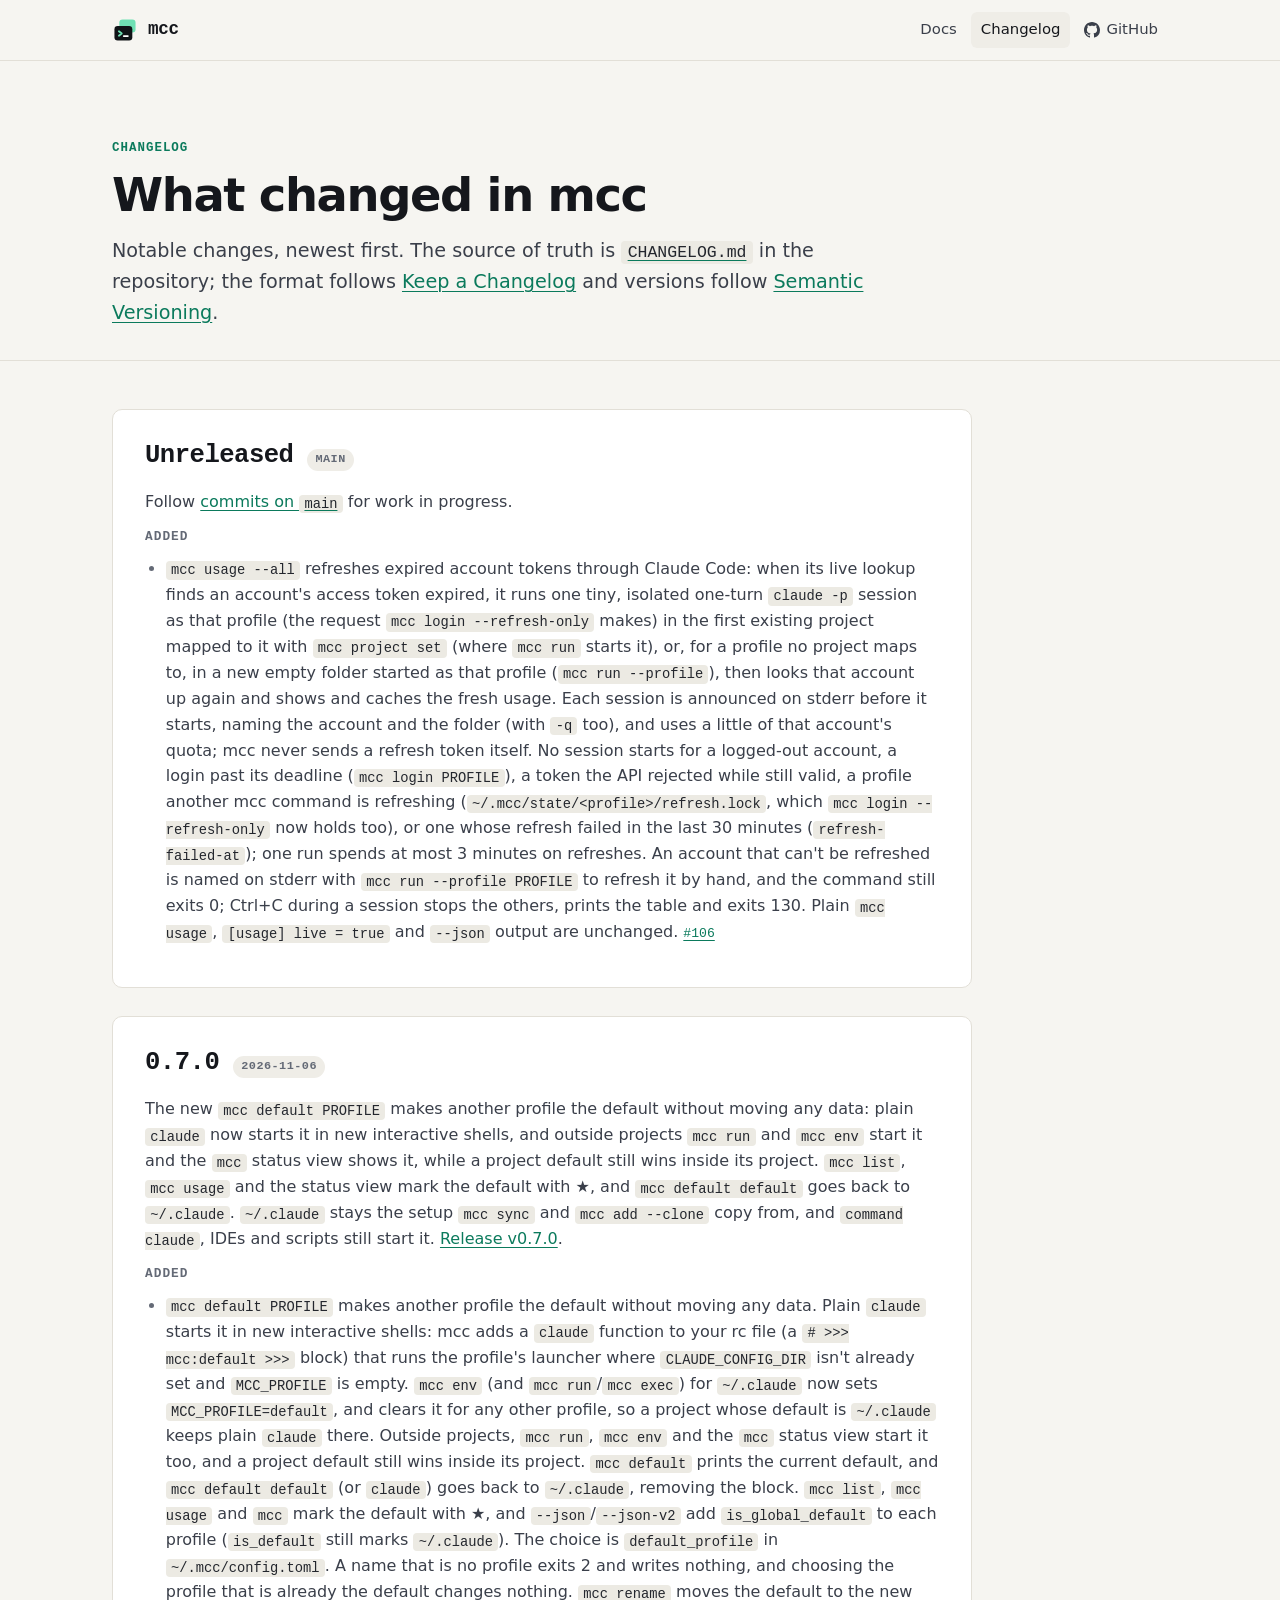
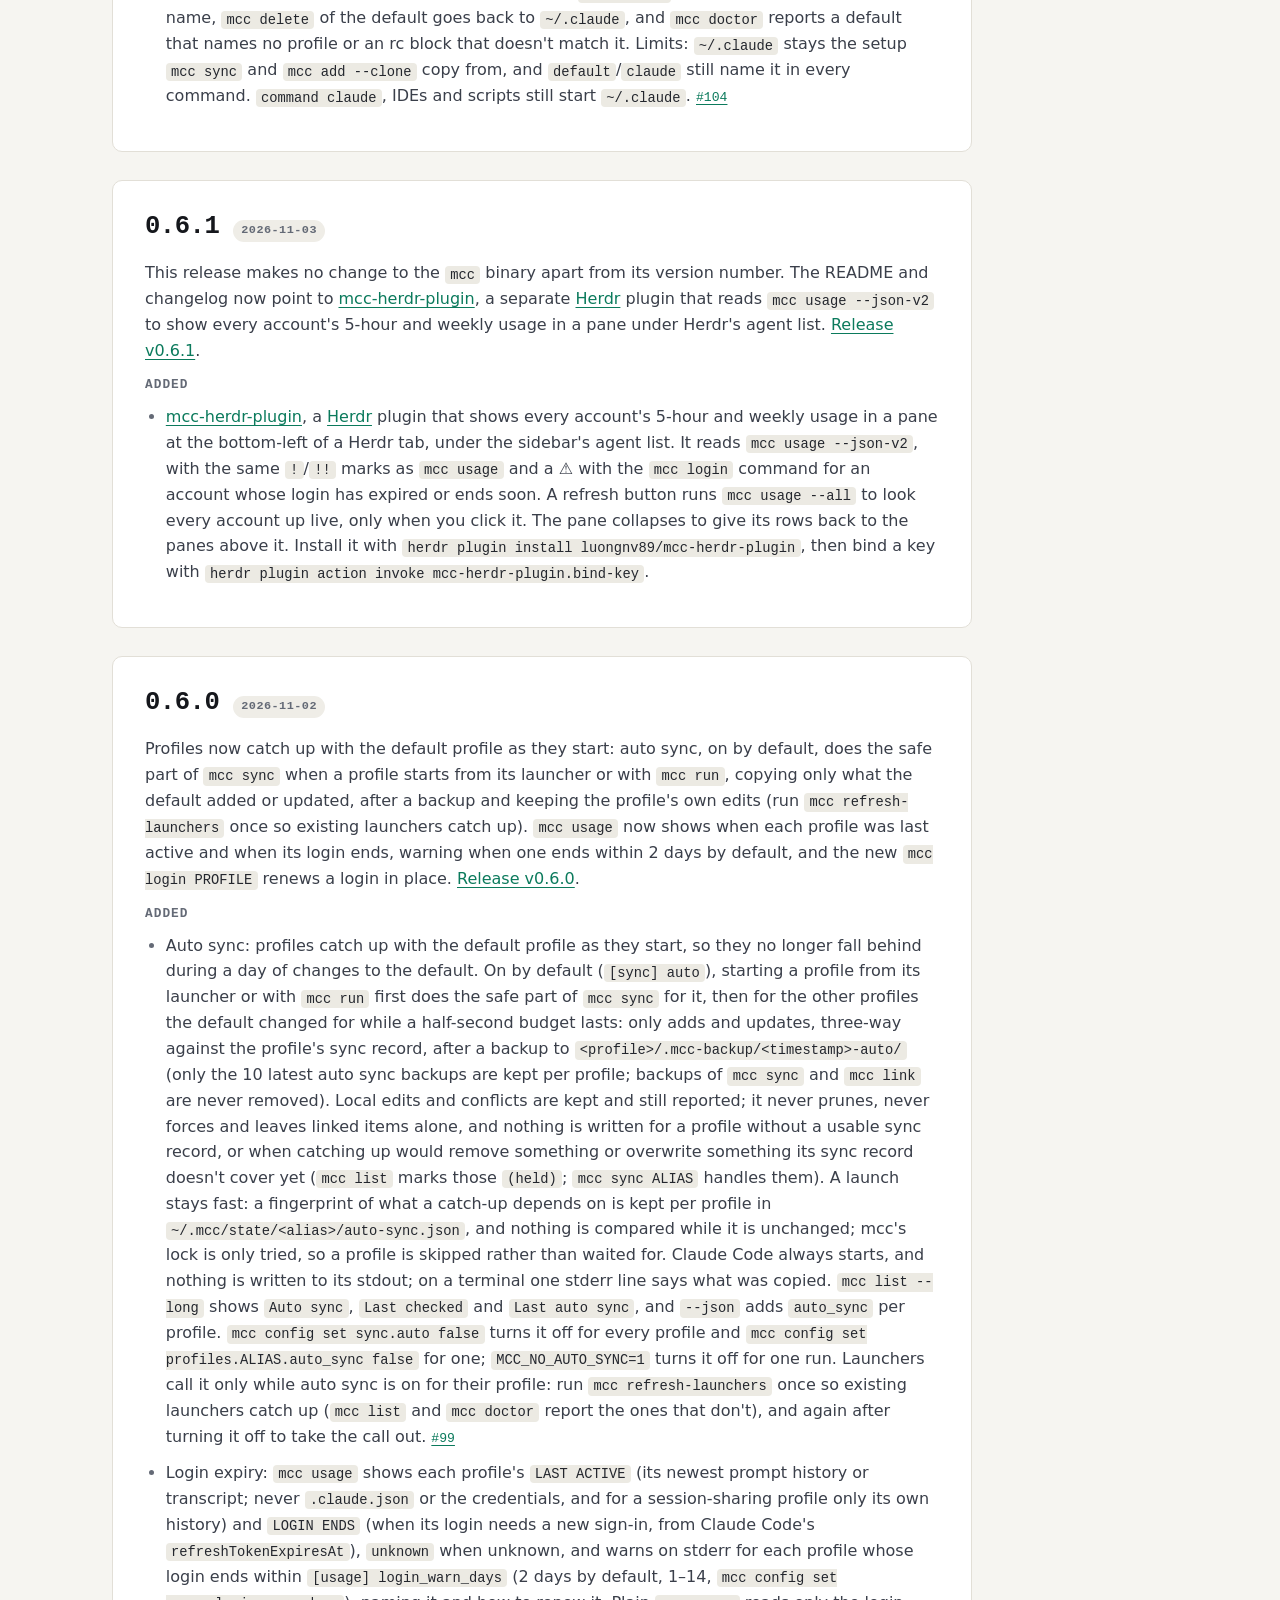
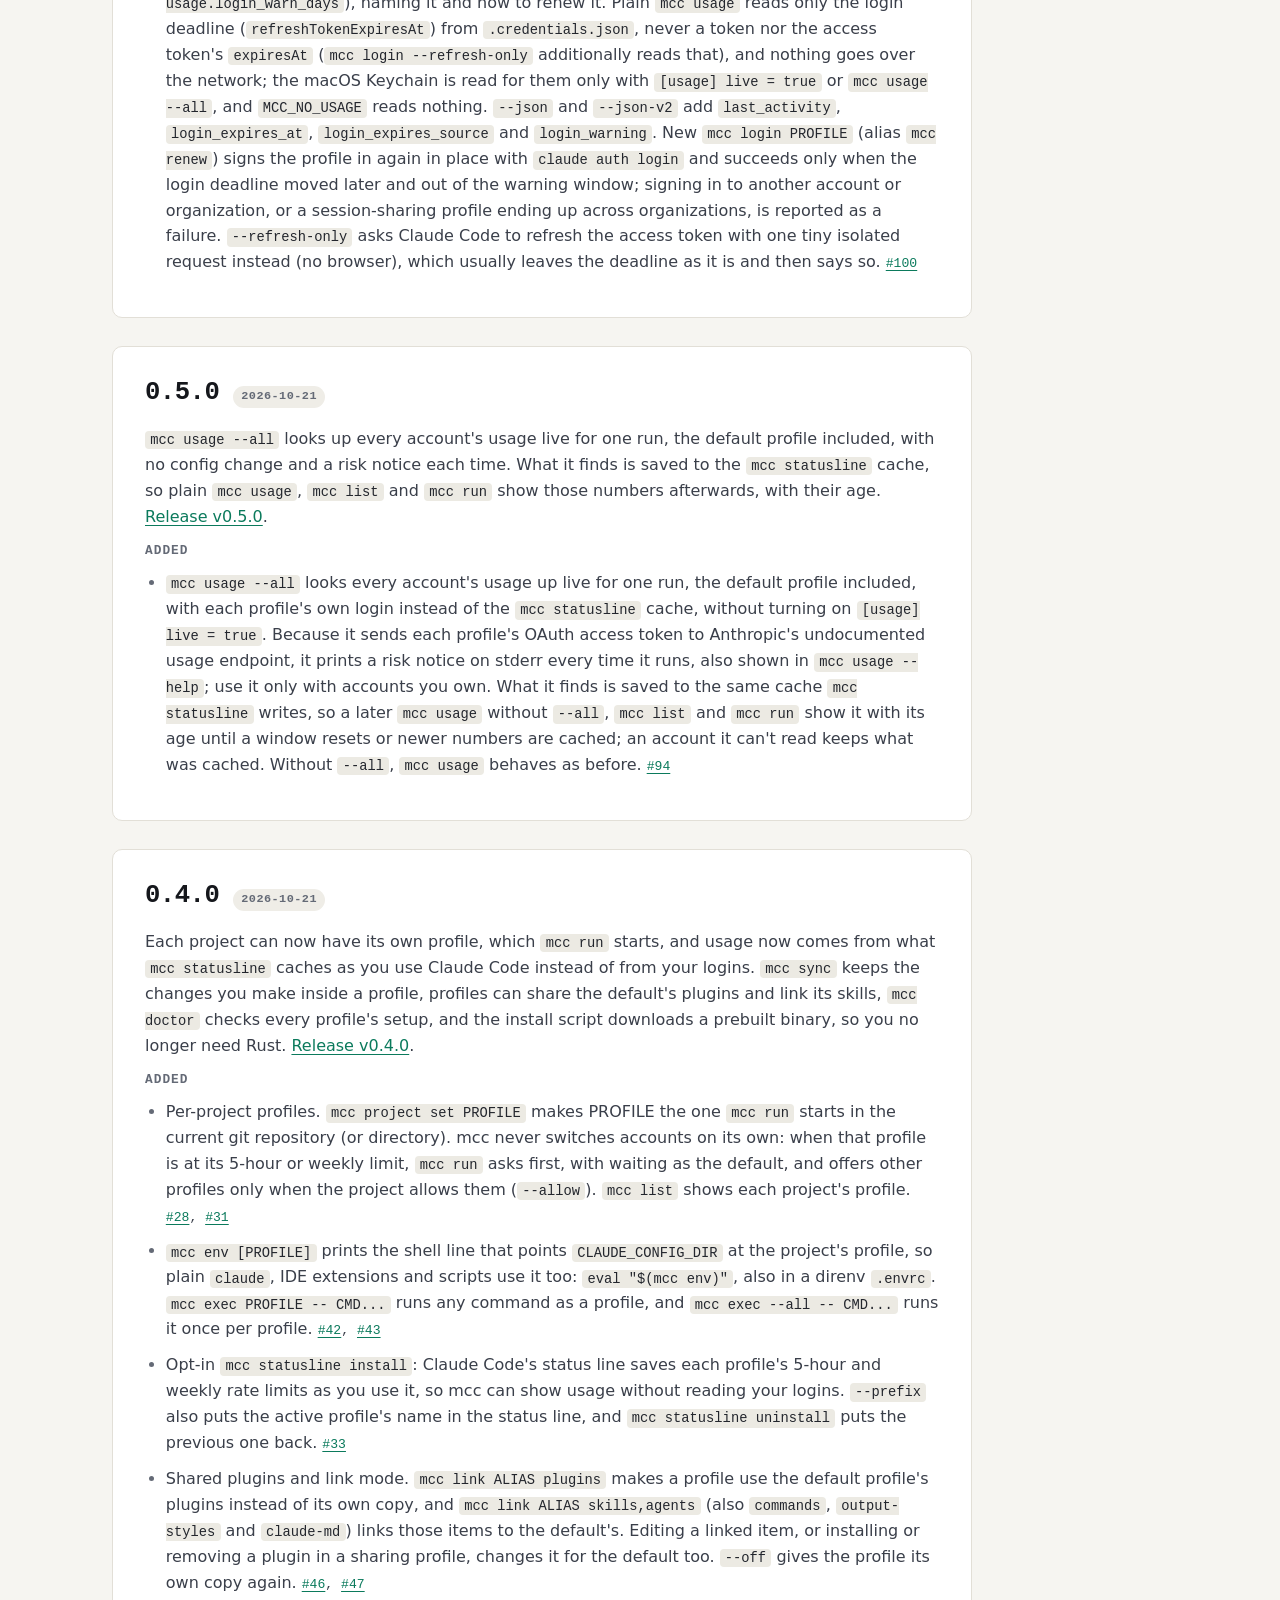
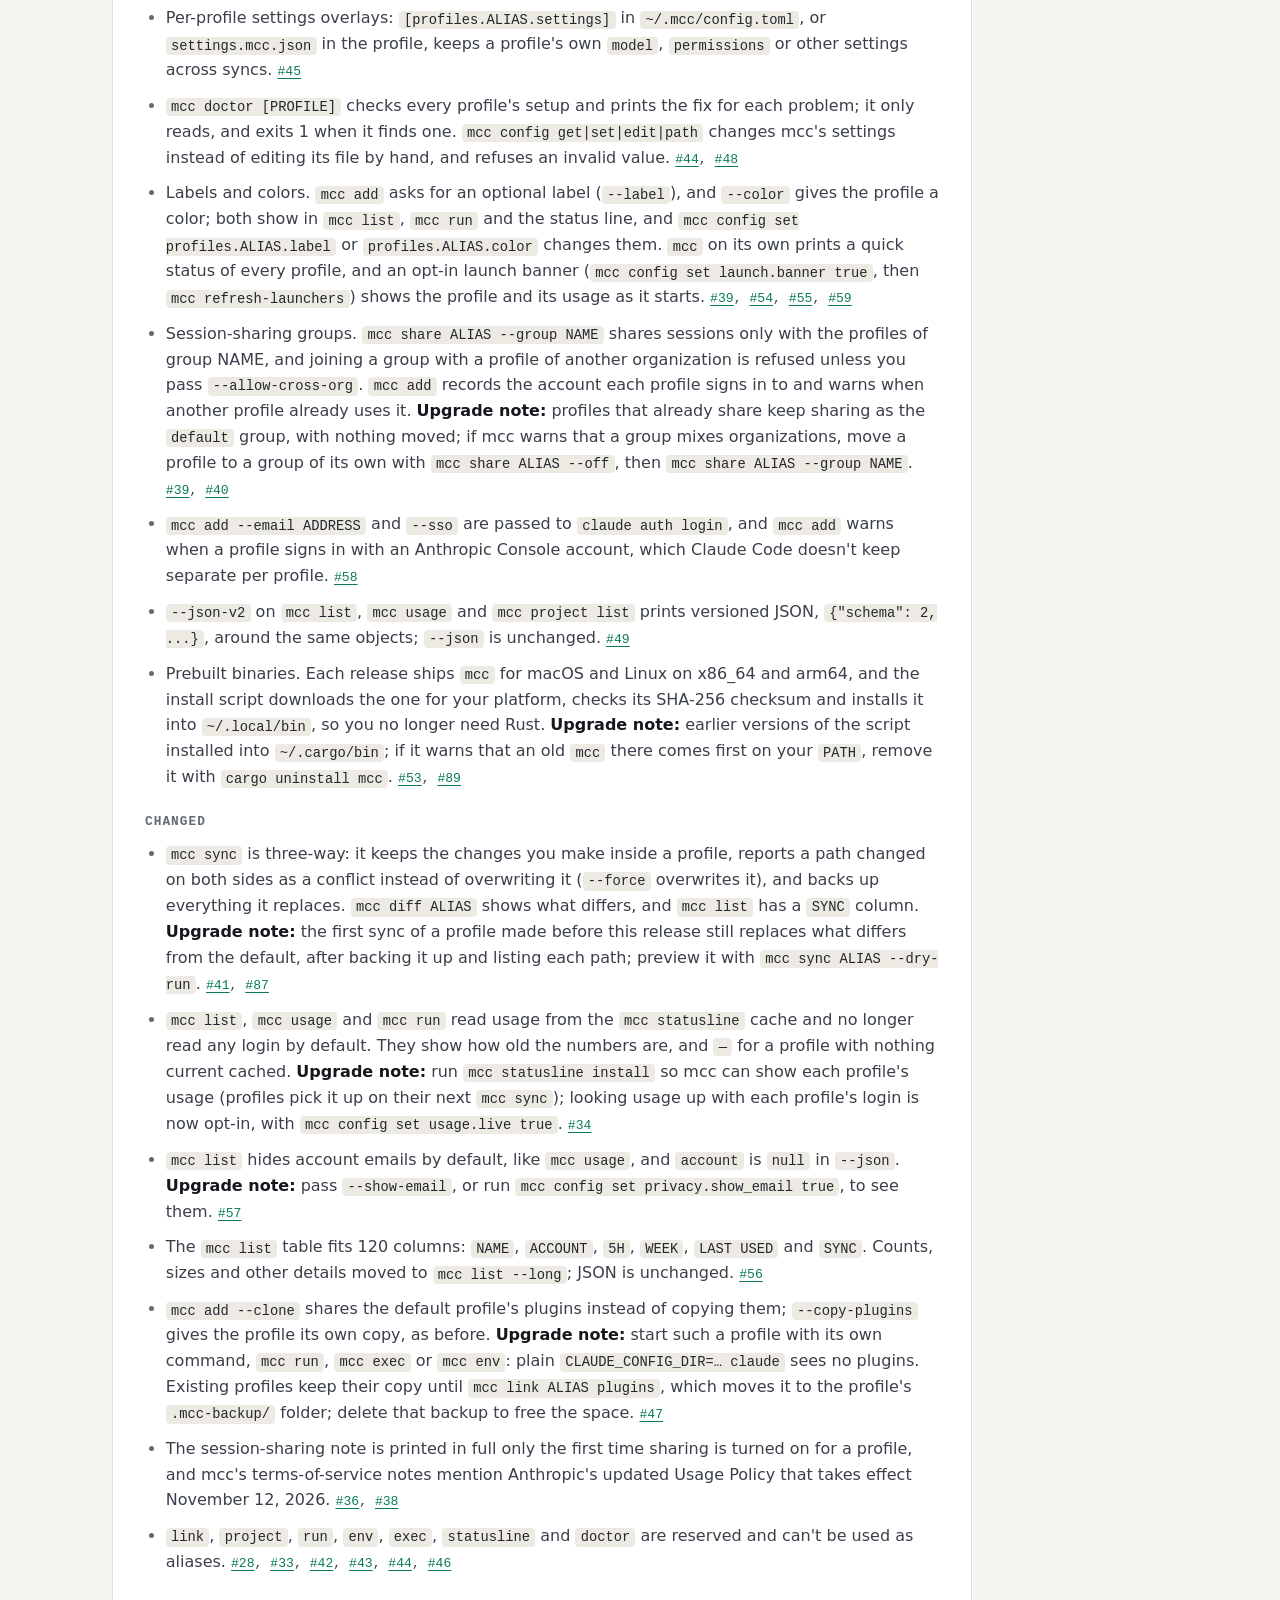
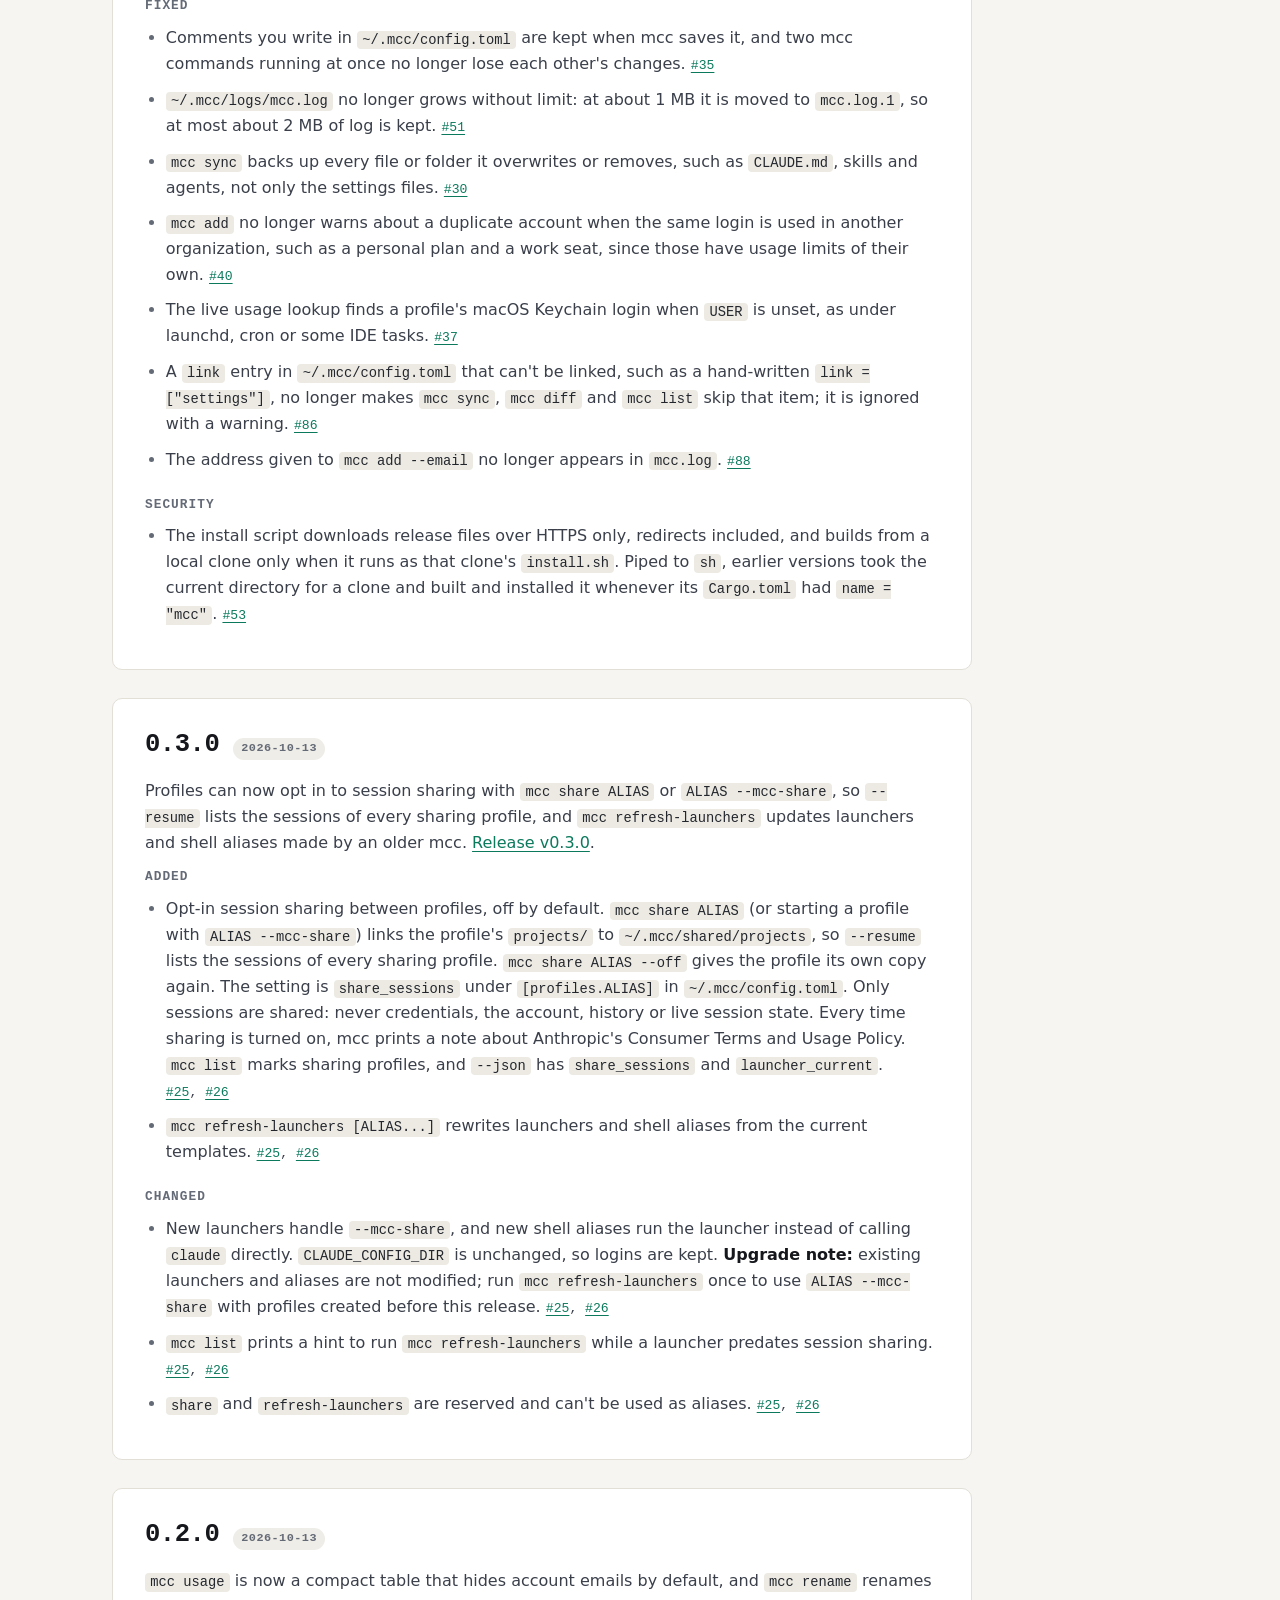
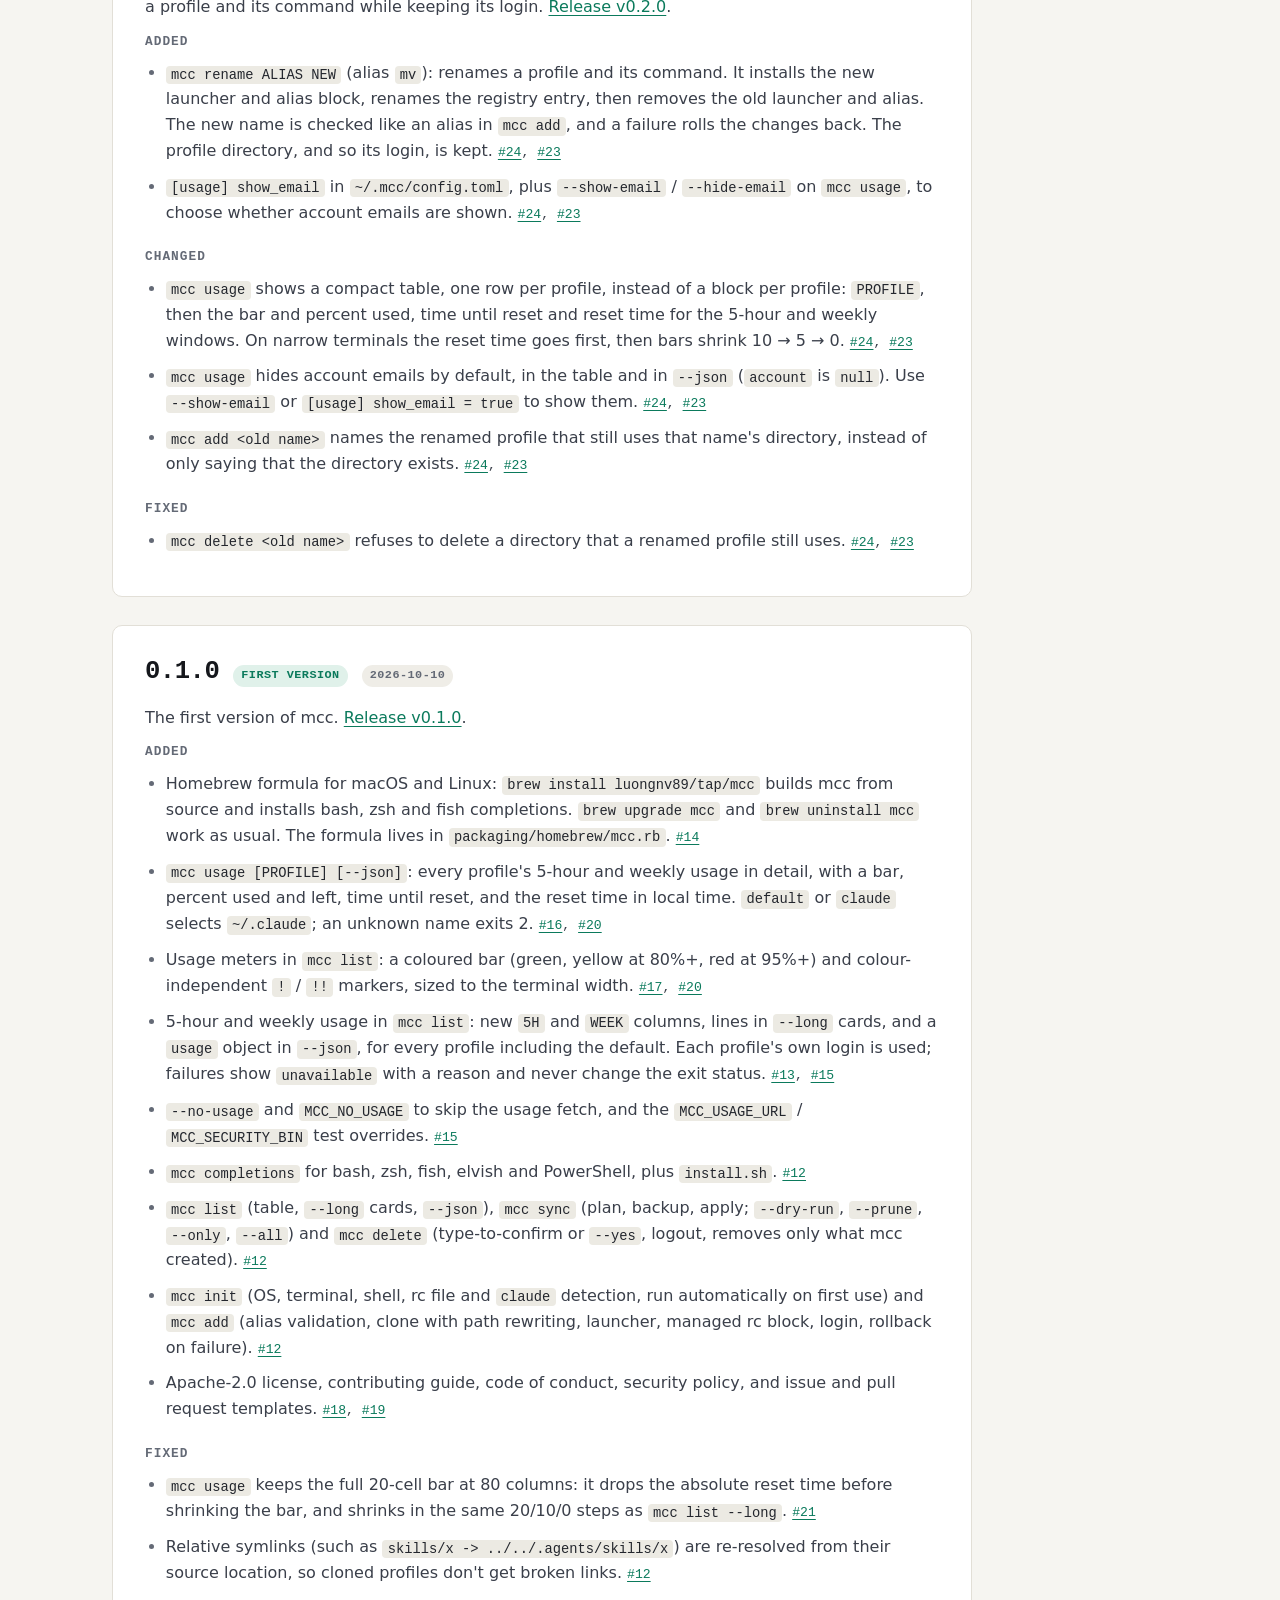
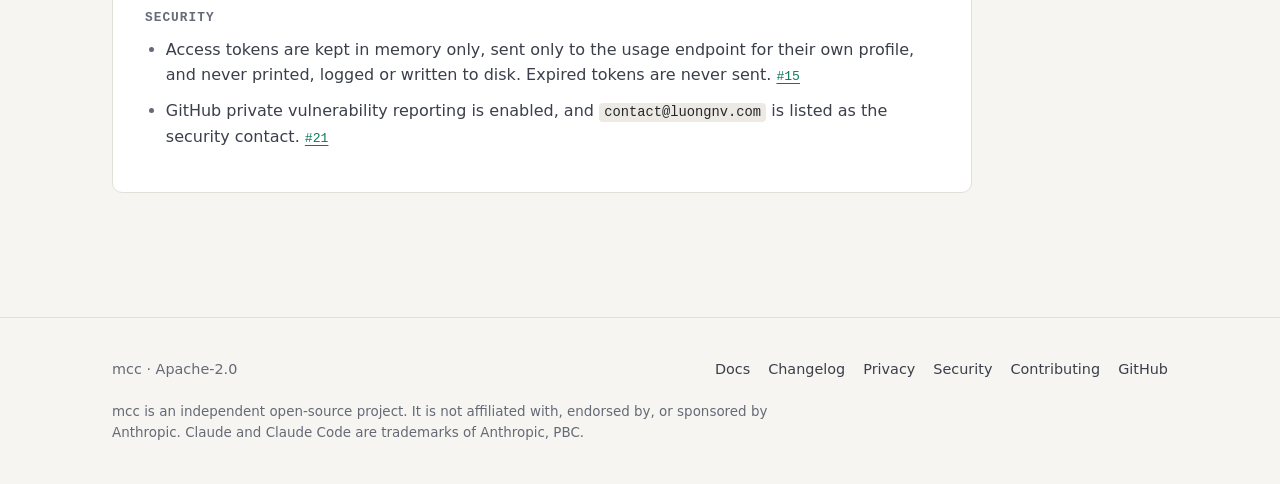
==== commit 20b5d6de: "feat(usage): refresh accounts no project maps to in an empty folder (#106) An expired account that n" ====
--- a/docs/changelog.html
+++ b/docs/changelog.html
@@ -56,7 +56,7 @@
 
         <h3>Added</h3>
         <ul>
-          <li><code>mcc usage --all</code> refreshes expired account tokens through Claude Code: when its live lookup finds an account's access token expired, it runs one tiny, isolated one-turn <code>claude -p</code> session as that profile (the request <code>mcc login --refresh-only</code> makes) in a folder where <code>mcc run</code> starts it, the first existing project mapped to it with <code>mcc project set</code>, or a new empty folder for the profile that applies outside every project, then looks that account up again and shows and caches the fresh usage. Each session is announced on stderr before it starts, naming the account and the folder (with <code>-q</code> too), and uses a little of that account's quota; mcc never sends a refresh token itself. No session starts for a logged-out account, a login past its deadline (<code>mcc login PROFILE</code>), a token the API rejected while still valid, a profile another mcc command is refreshing (<code>~/.mcc/state/&lt;profile&gt;/refresh.lock</code>, which <code>mcc login --refresh-only</code> now holds too), or one whose refresh failed in the last 30 minutes (<code>refresh-failed-at</code>); one run spends at most 3 minutes on refreshes. An account that can't be refreshed is named on stderr with <code>mcc run --profile PROFILE</code> to refresh it by hand, and the command still exits 0; Ctrl+C during a session stops the others, prints the table and exits 130. Plain <code>mcc usage</code>, <code>[usage] live = true</code> and <code>--json</code> output are unchanged. <span class="ref"><a href="https://github.com/luongnv89/mcc/issues/106">#106</a></span></li>
+          <li><code>mcc usage --all</code> refreshes expired account tokens through Claude Code: when its live lookup finds an account's access token expired, it runs one tiny, isolated one-turn <code>claude -p</code> session as that profile (the request <code>mcc login --refresh-only</code> makes) in the first existing project mapped to it with <code>mcc project set</code> (where <code>mcc run</code> starts it), or, for a profile no project maps to, in a new empty folder started as that profile (<code>mcc run --profile</code>), then looks that account up again and shows and caches the fresh usage. Each session is announced on stderr before it starts, naming the account and the folder (with <code>-q</code> too), and uses a little of that account's quota; mcc never sends a refresh token itself. No session starts for a logged-out account, a login past its deadline (<code>mcc login PROFILE</code>), a token the API rejected while still valid, a profile another mcc command is refreshing (<code>~/.mcc/state/&lt;profile&gt;/refresh.lock</code>, which <code>mcc login --refresh-only</code> now holds too), or one whose refresh failed in the last 30 minutes (<code>refresh-failed-at</code>); one run spends at most 3 minutes on refreshes. An account that can't be refreshed is named on stderr with <code>mcc run --profile PROFILE</code> to refresh it by hand, and the command still exits 0; Ctrl+C during a session stops the others, prints the table and exits 130. Plain <code>mcc usage</code>, <code>[usage] live = true</code> and <code>--json</code> output are unchanged. <span class="ref"><a href="https://github.com/luongnv89/mcc/issues/106">#106</a></span></li>
         </ul>
       </article>
 
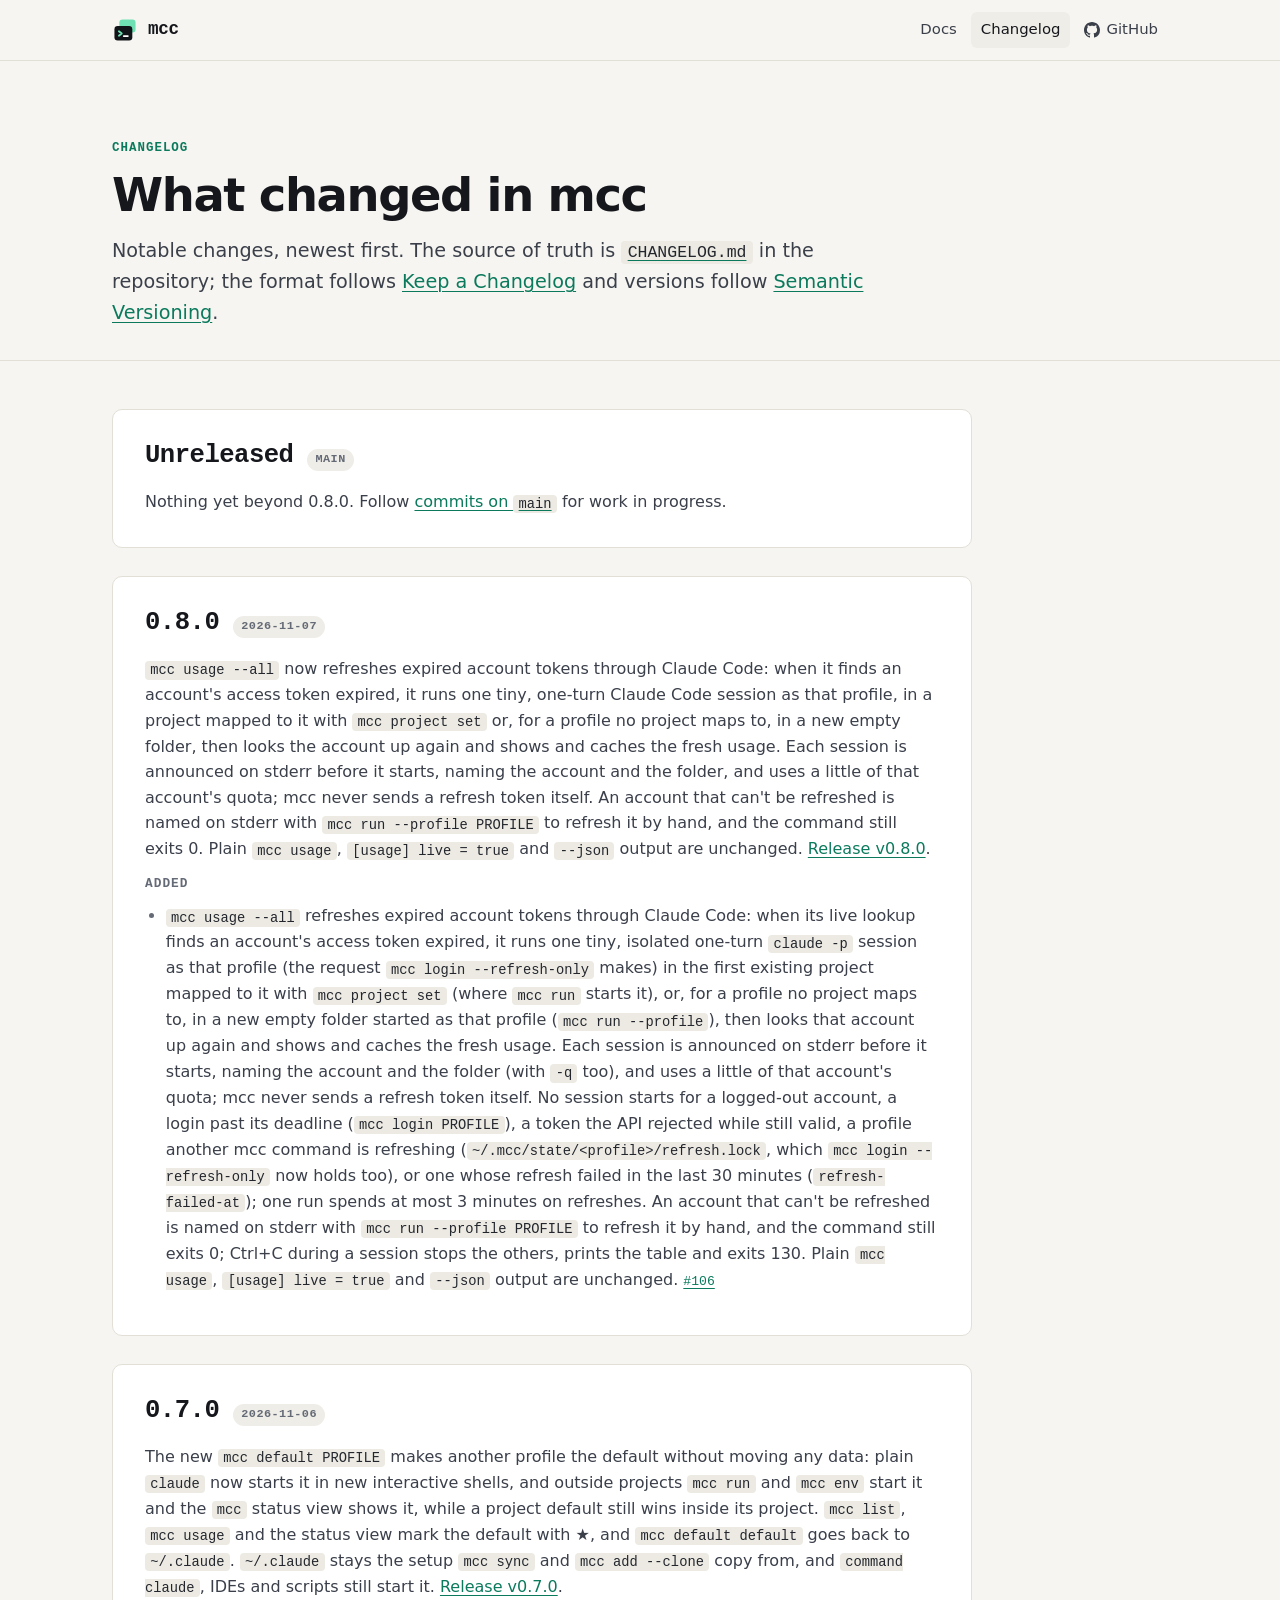
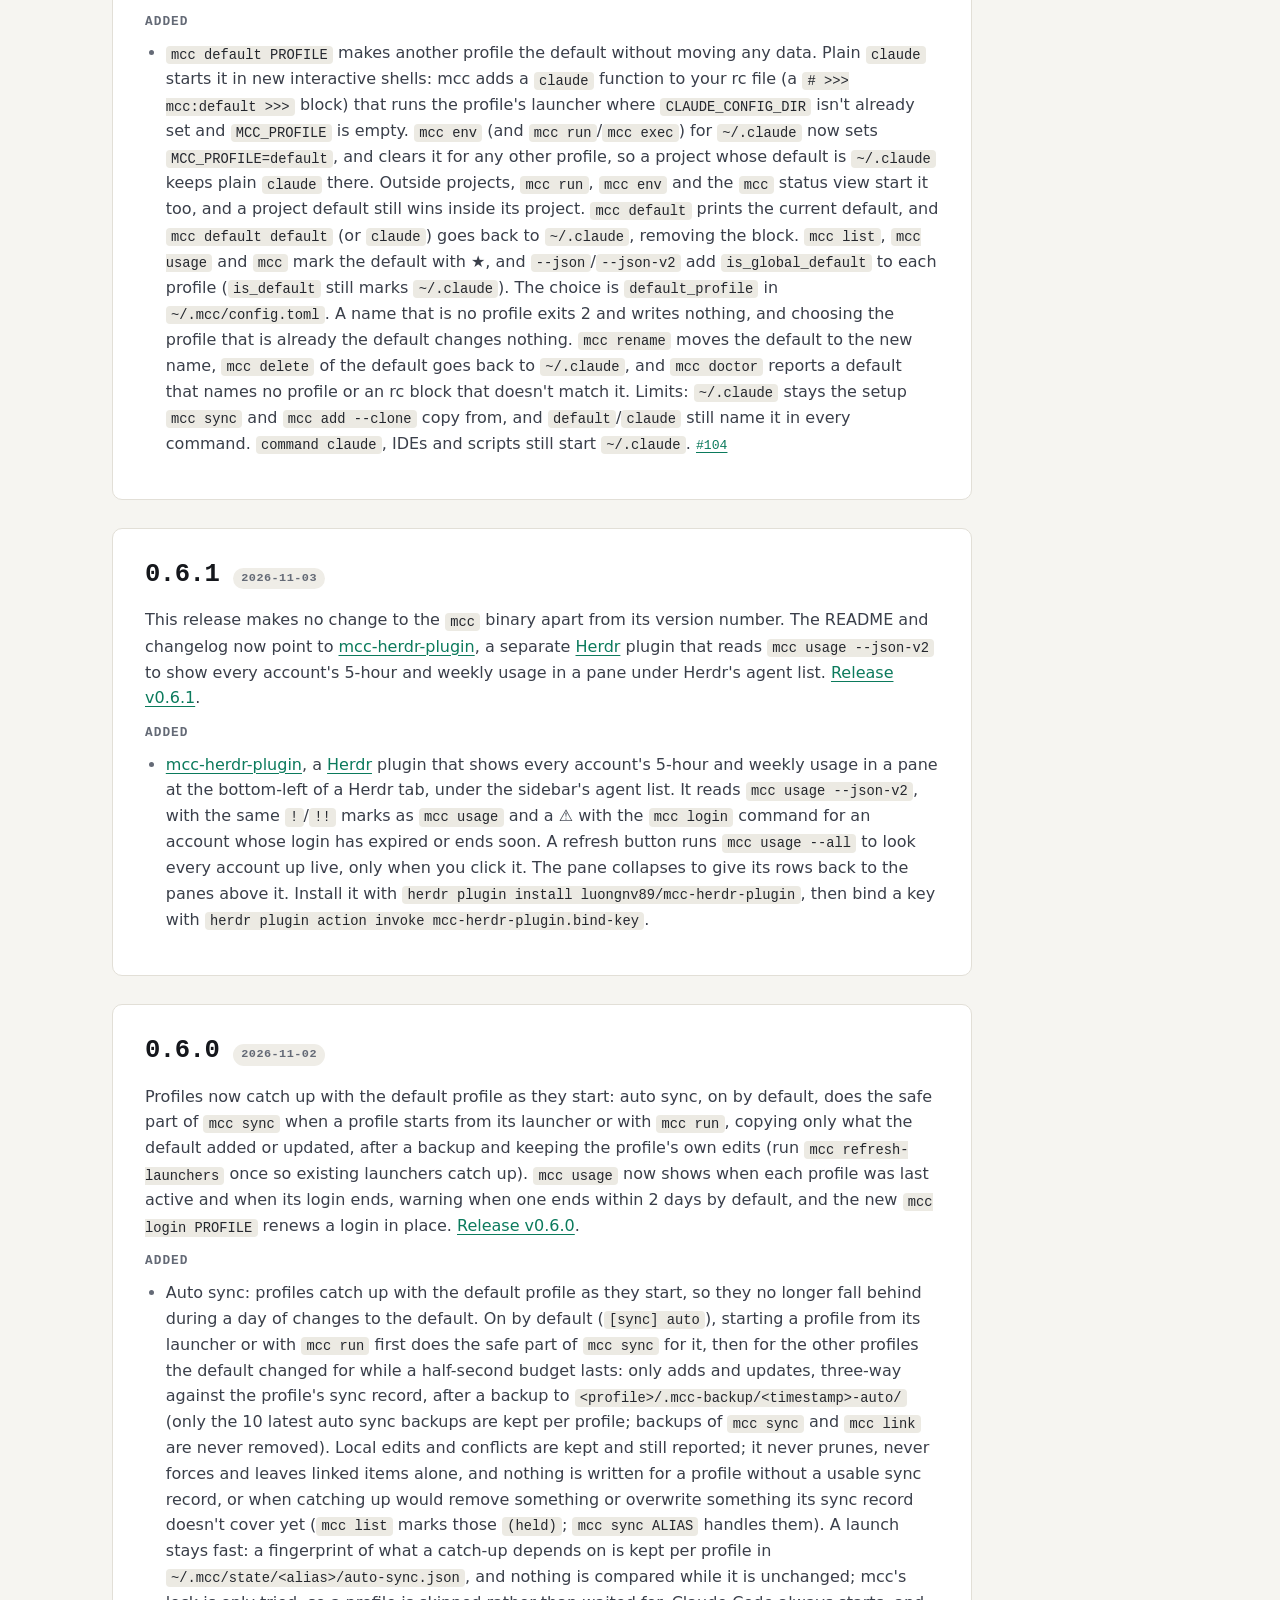
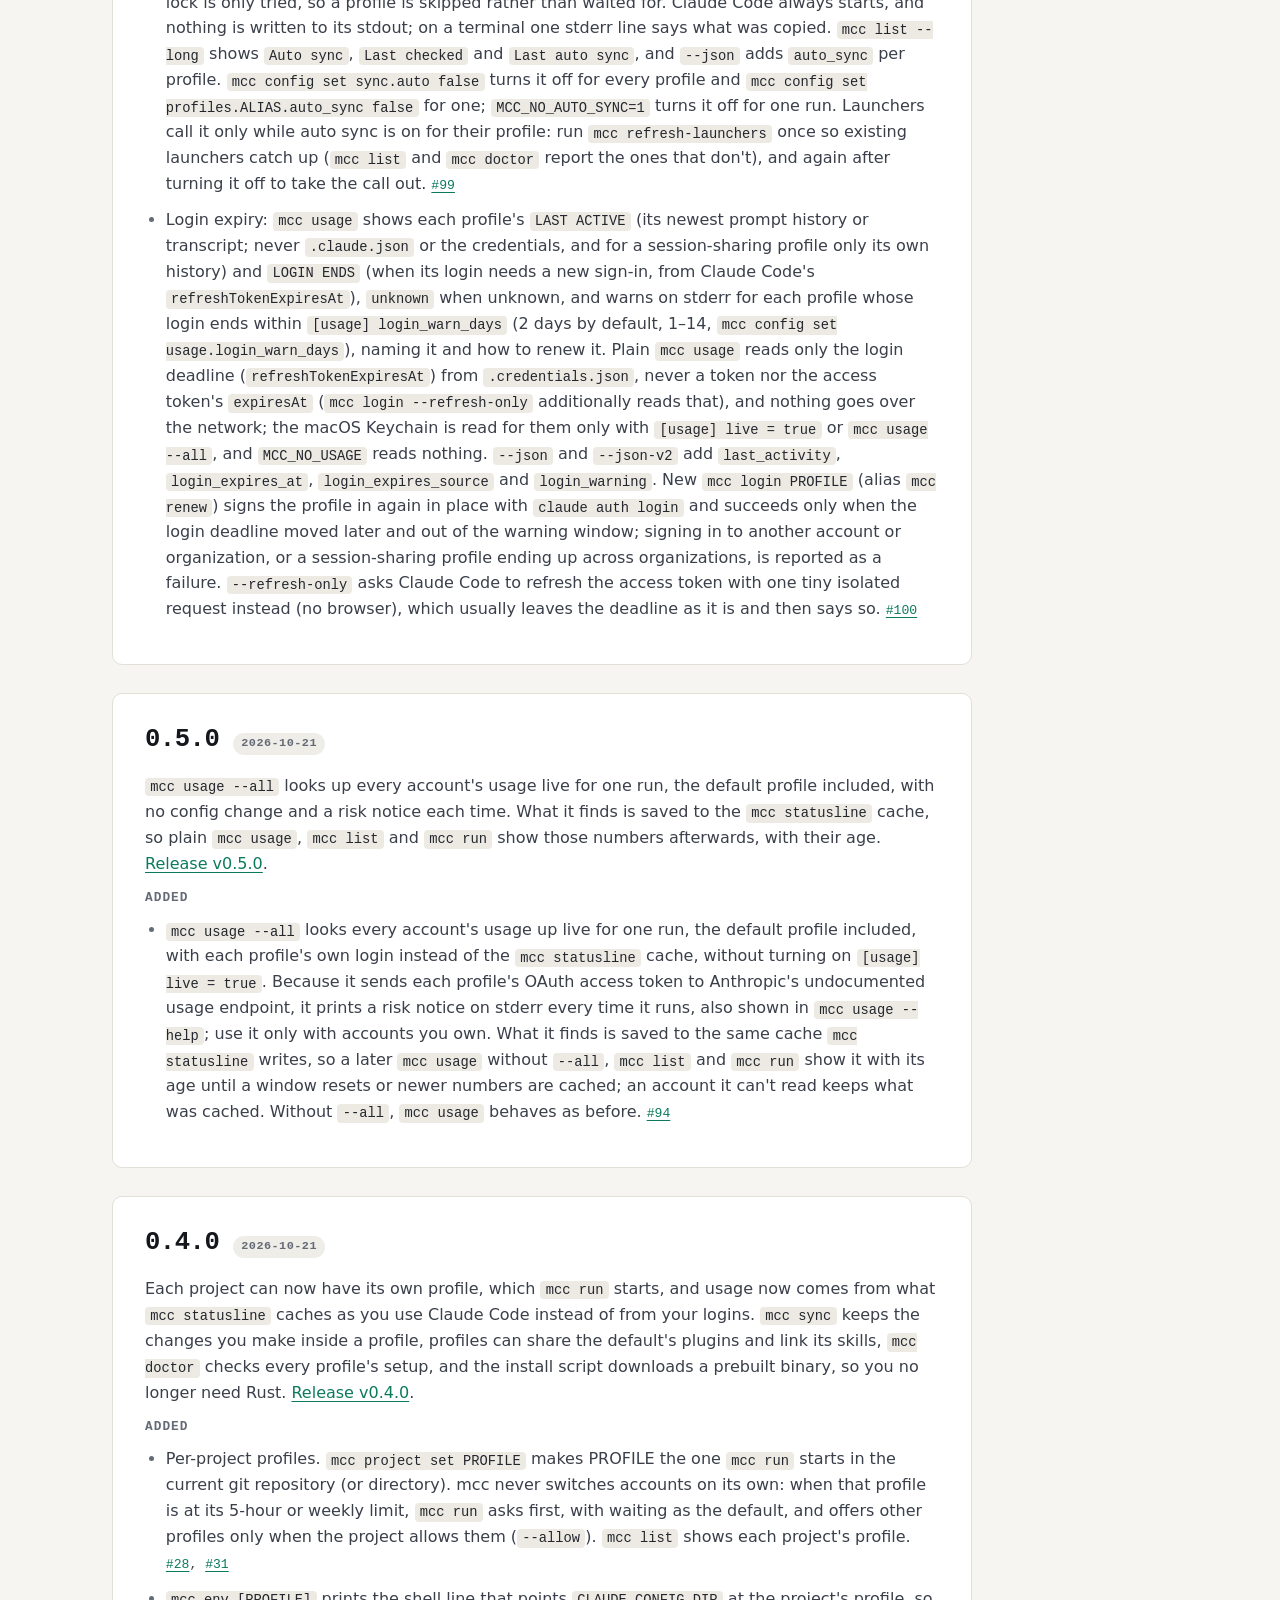
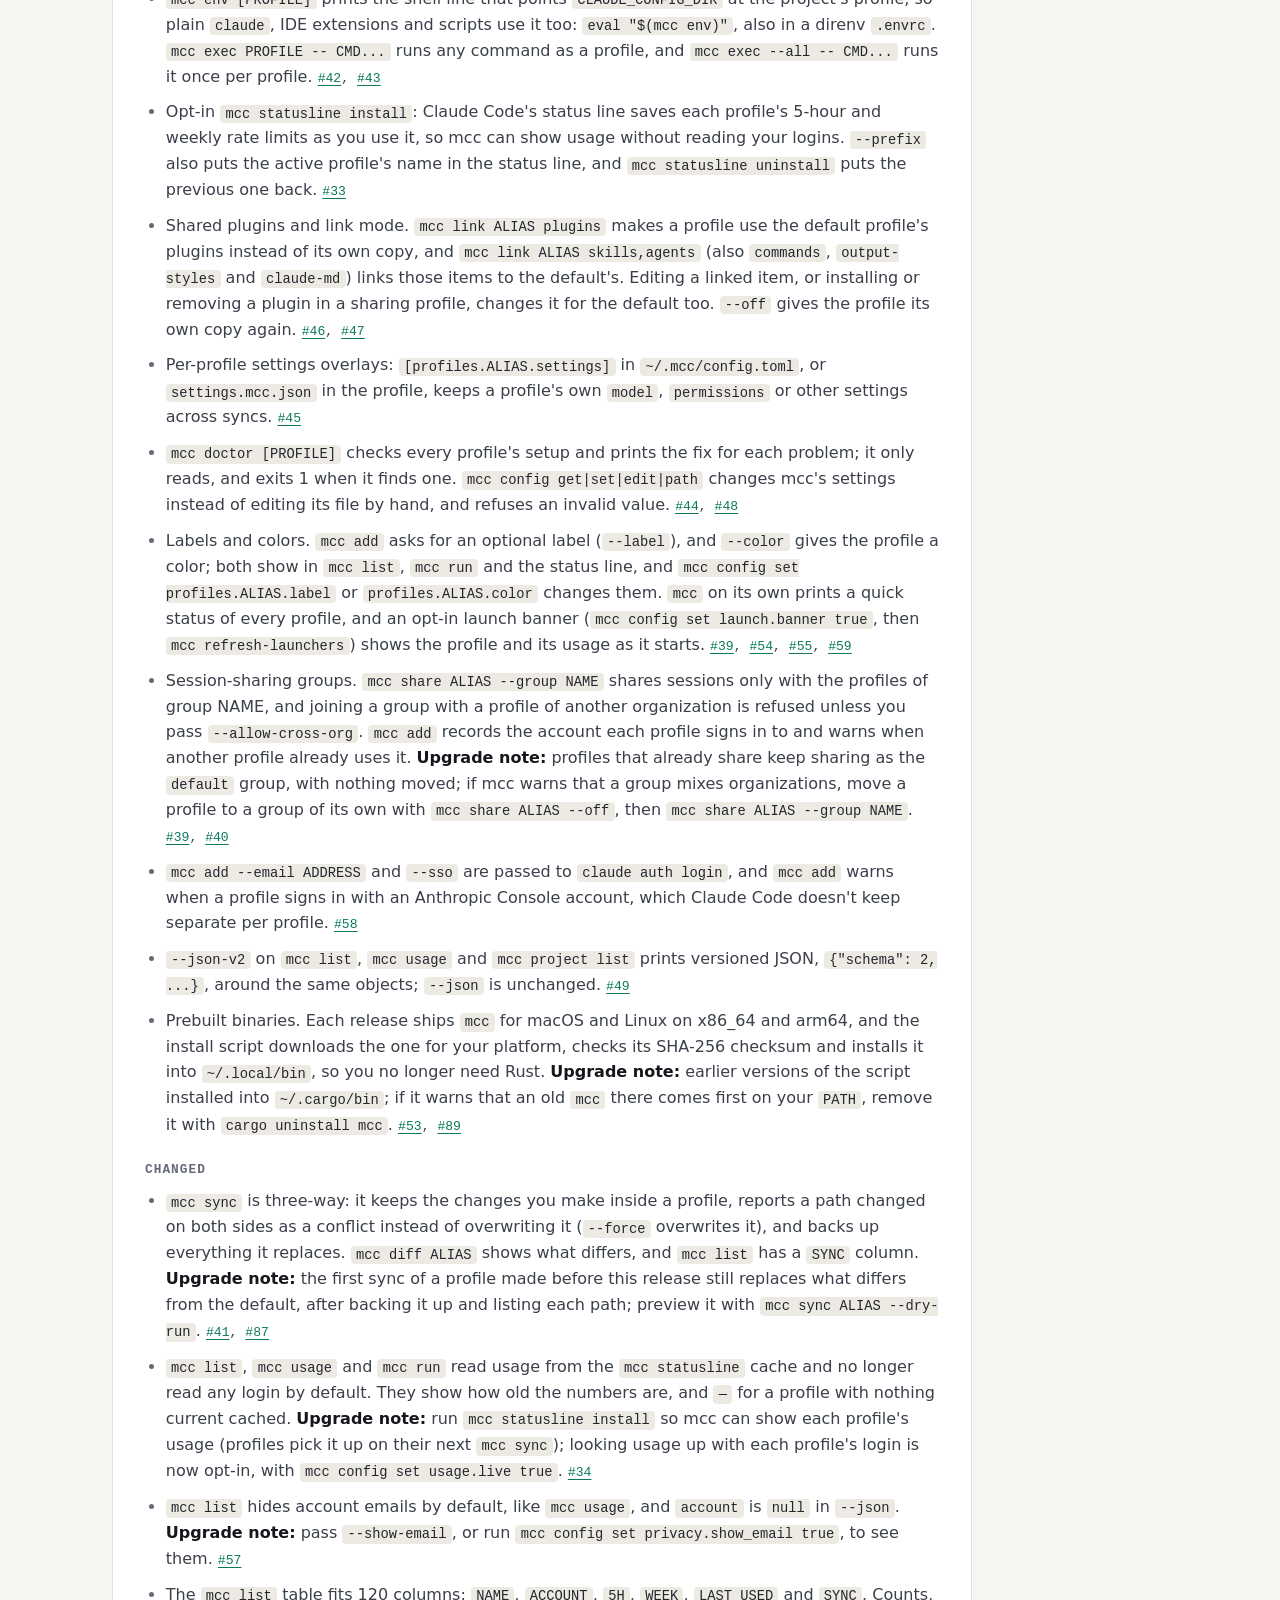
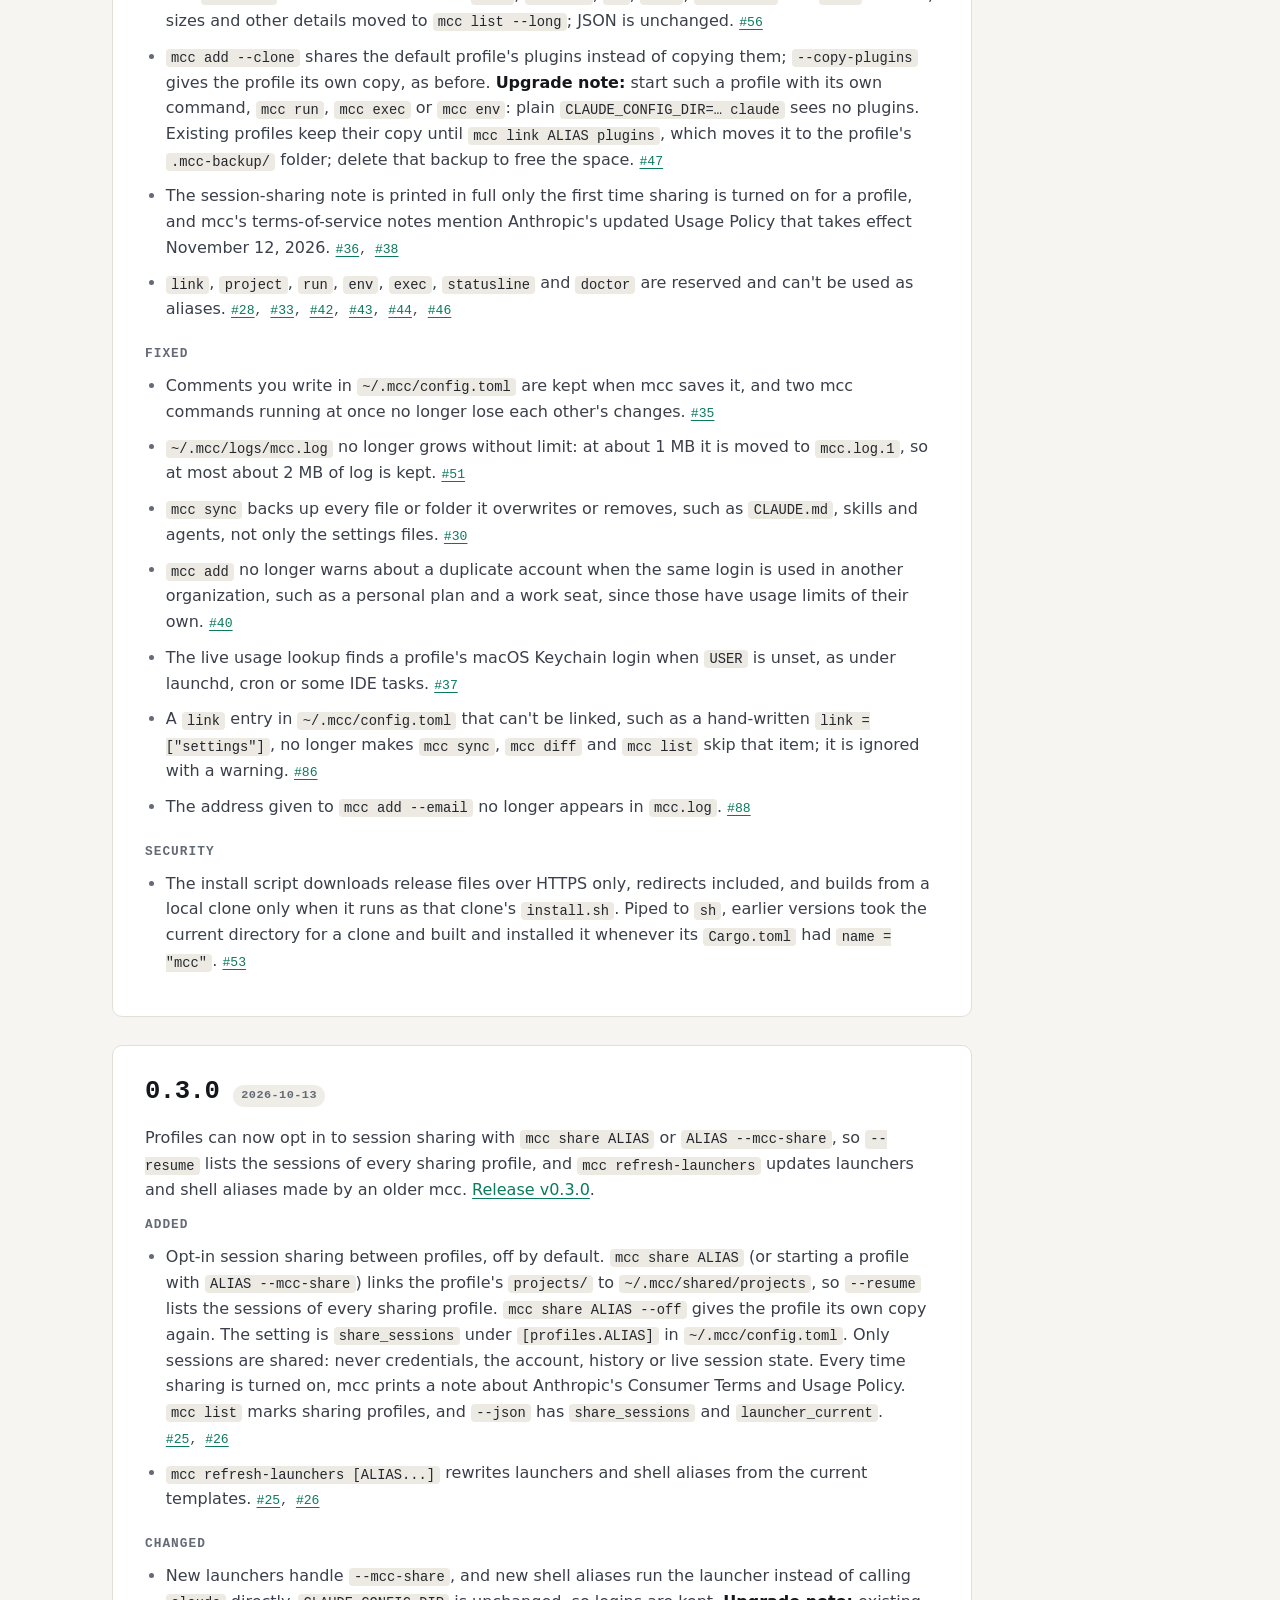
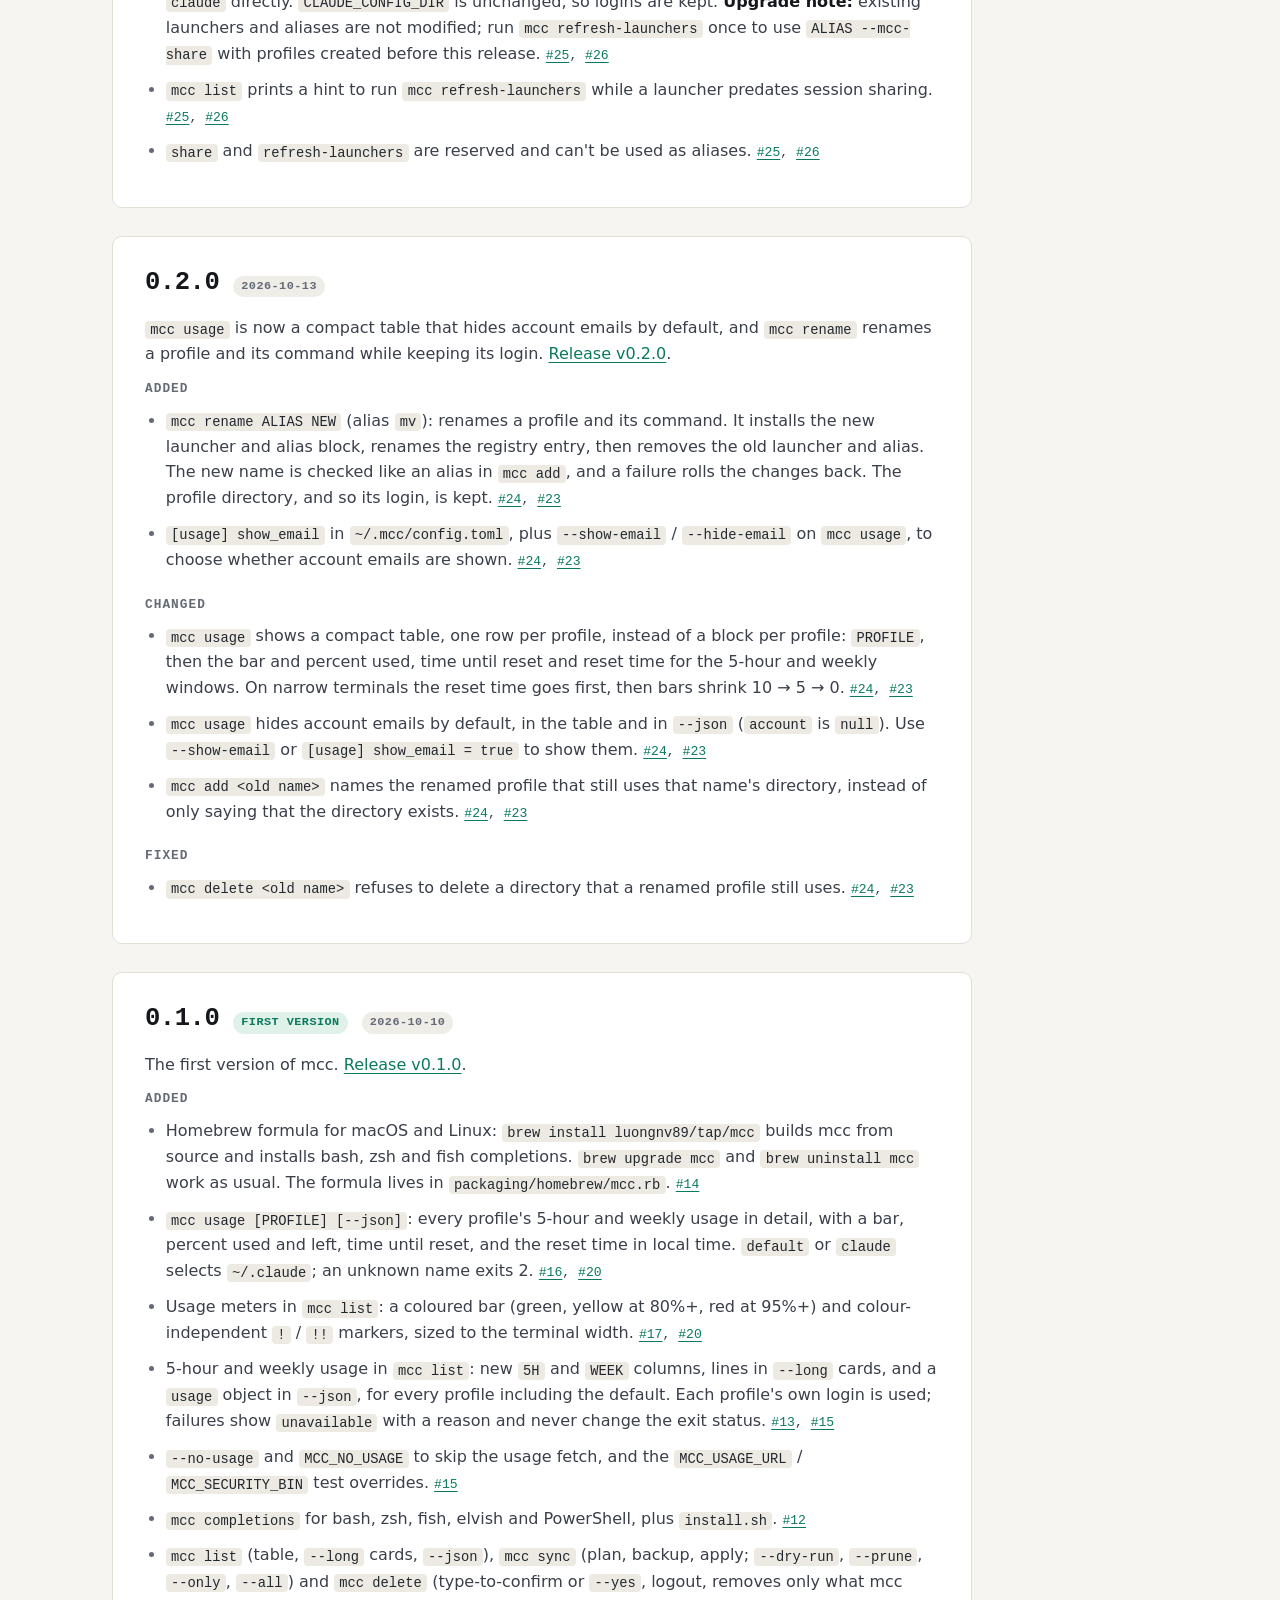
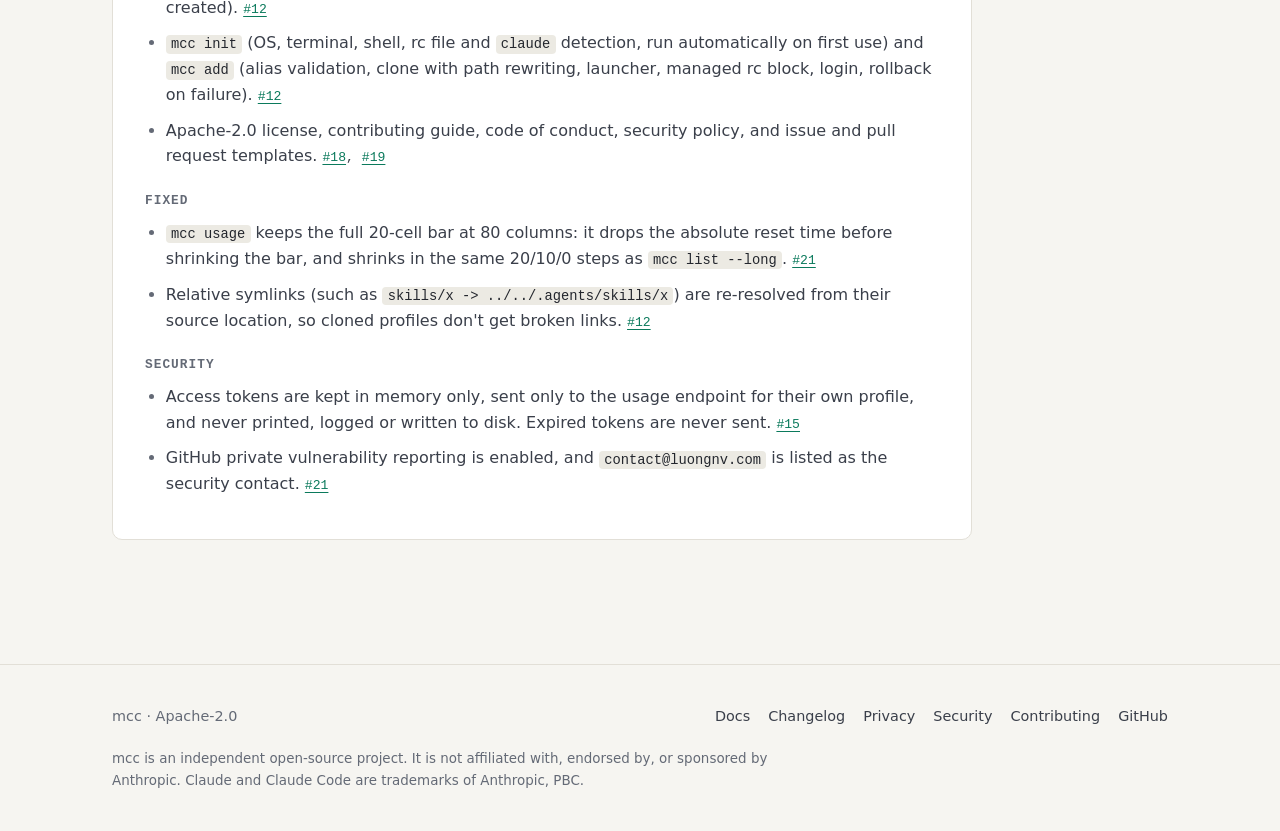
==== commit 6a6ee66b: "chore(release): v0.8.0" ====
--- a/docs/changelog.html
+++ b/docs/changelog.html
@@ -52,7 +52,15 @@
           <h2>Unreleased</h2>
           <span class="pill pill-muted">main</span>
         </div>
-        <p>Follow <a href="https://github.com/luongnv89/mcc/commits/main">commits on <code>main</code></a> for work in progress.</p>
+        <p style="margin:0">Nothing yet beyond 0.8.0. Follow <a href="https://github.com/luongnv89/mcc/commits/main">commits on <code>main</code></a> for work in progress.</p>
+      </article>
+
+      <article class="release" id="v0.8.0">
+        <div class="release-head">
+          <h2>0.8.0</h2>
+          <span class="pill pill-muted">2026-11-07</span>
+        </div>
+        <p><code>mcc usage --all</code> now refreshes expired account tokens through Claude Code: when it finds an account's access token expired, it runs one tiny, one-turn Claude Code session as that profile, in a project mapped to it with <code>mcc project set</code> or, for a profile no project maps to, in a new empty folder, then looks the account up again and shows and caches the fresh usage. Each session is announced on stderr before it starts, naming the account and the folder, and uses a little of that account's quota; mcc never sends a refresh token itself. An account that can't be refreshed is named on stderr with <code>mcc run --profile PROFILE</code> to refresh it by hand, and the command still exits 0. Plain <code>mcc usage</code>, <code>[usage] live = true</code> and <code>--json</code> output are unchanged. <a href="https://github.com/luongnv89/mcc/releases/tag/v0.8.0">Release v0.8.0</a>.</p>
 
         <h3>Added</h3>
         <ul>
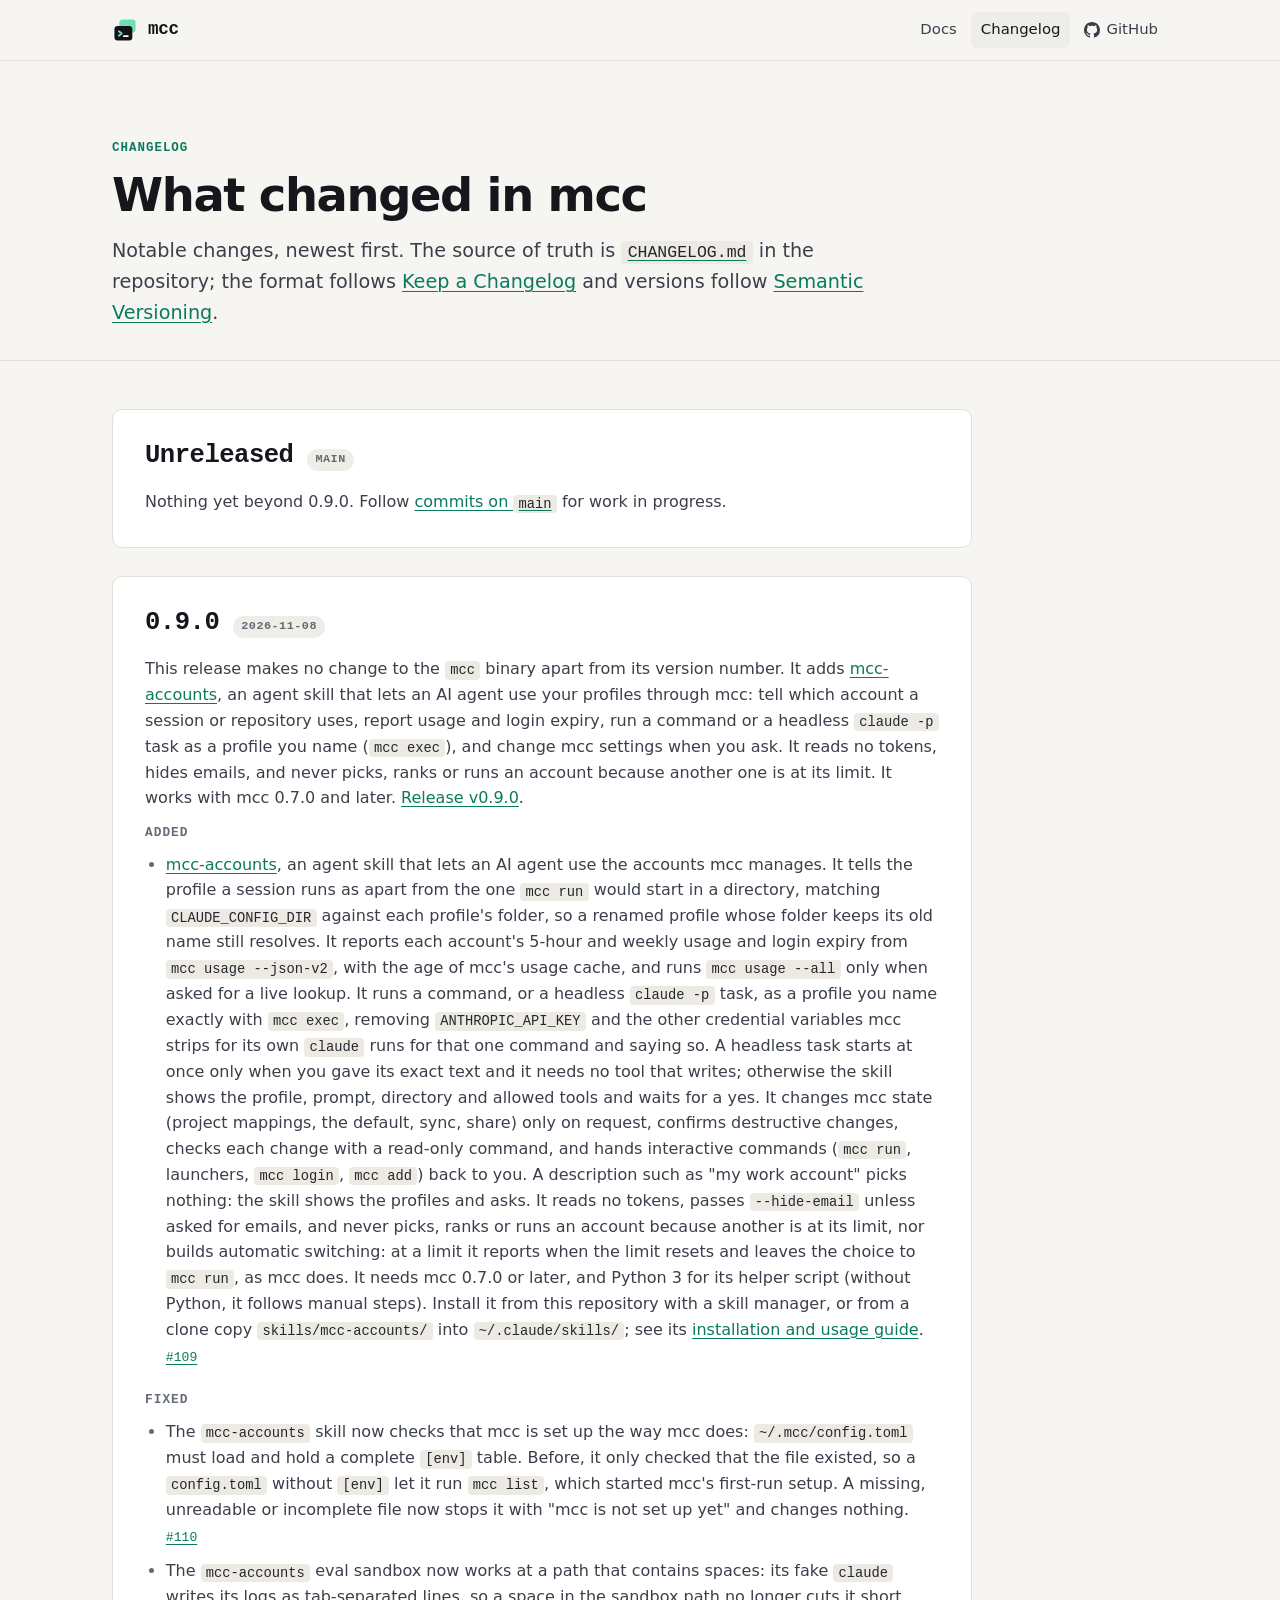
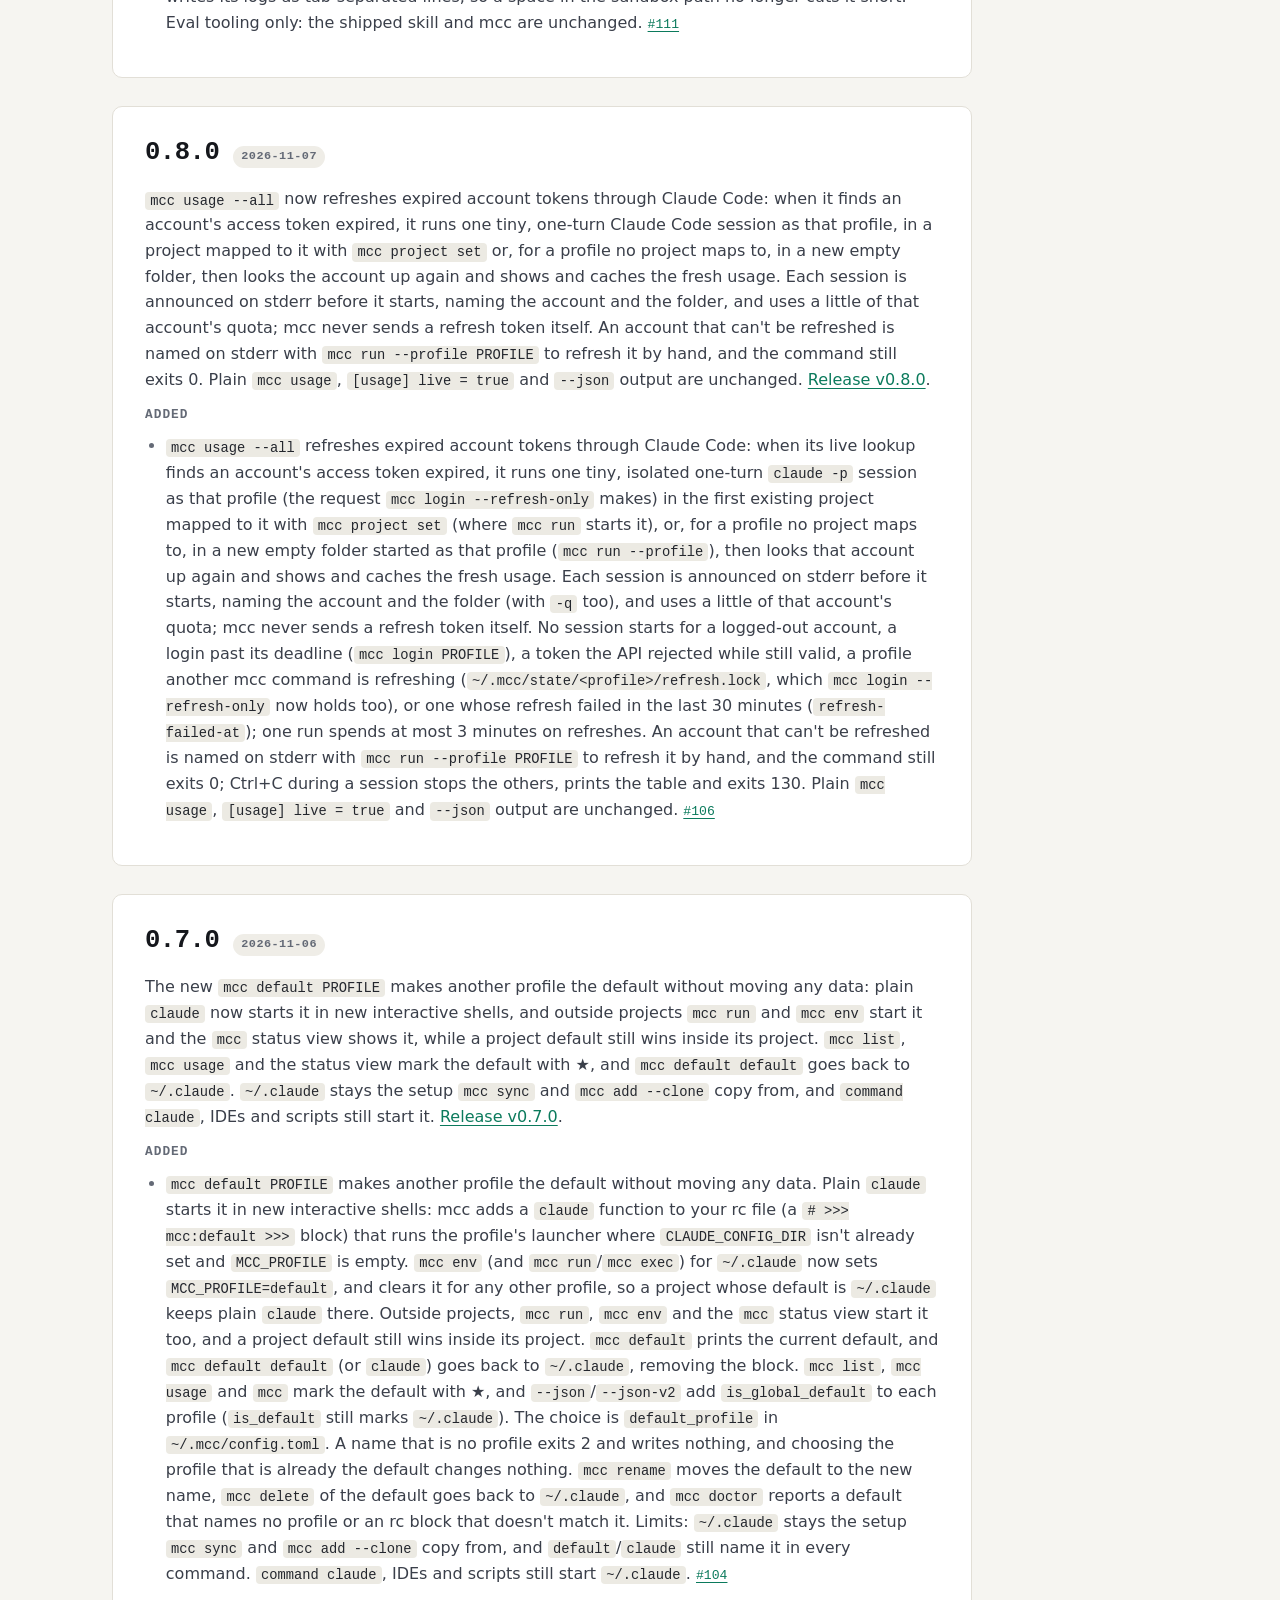
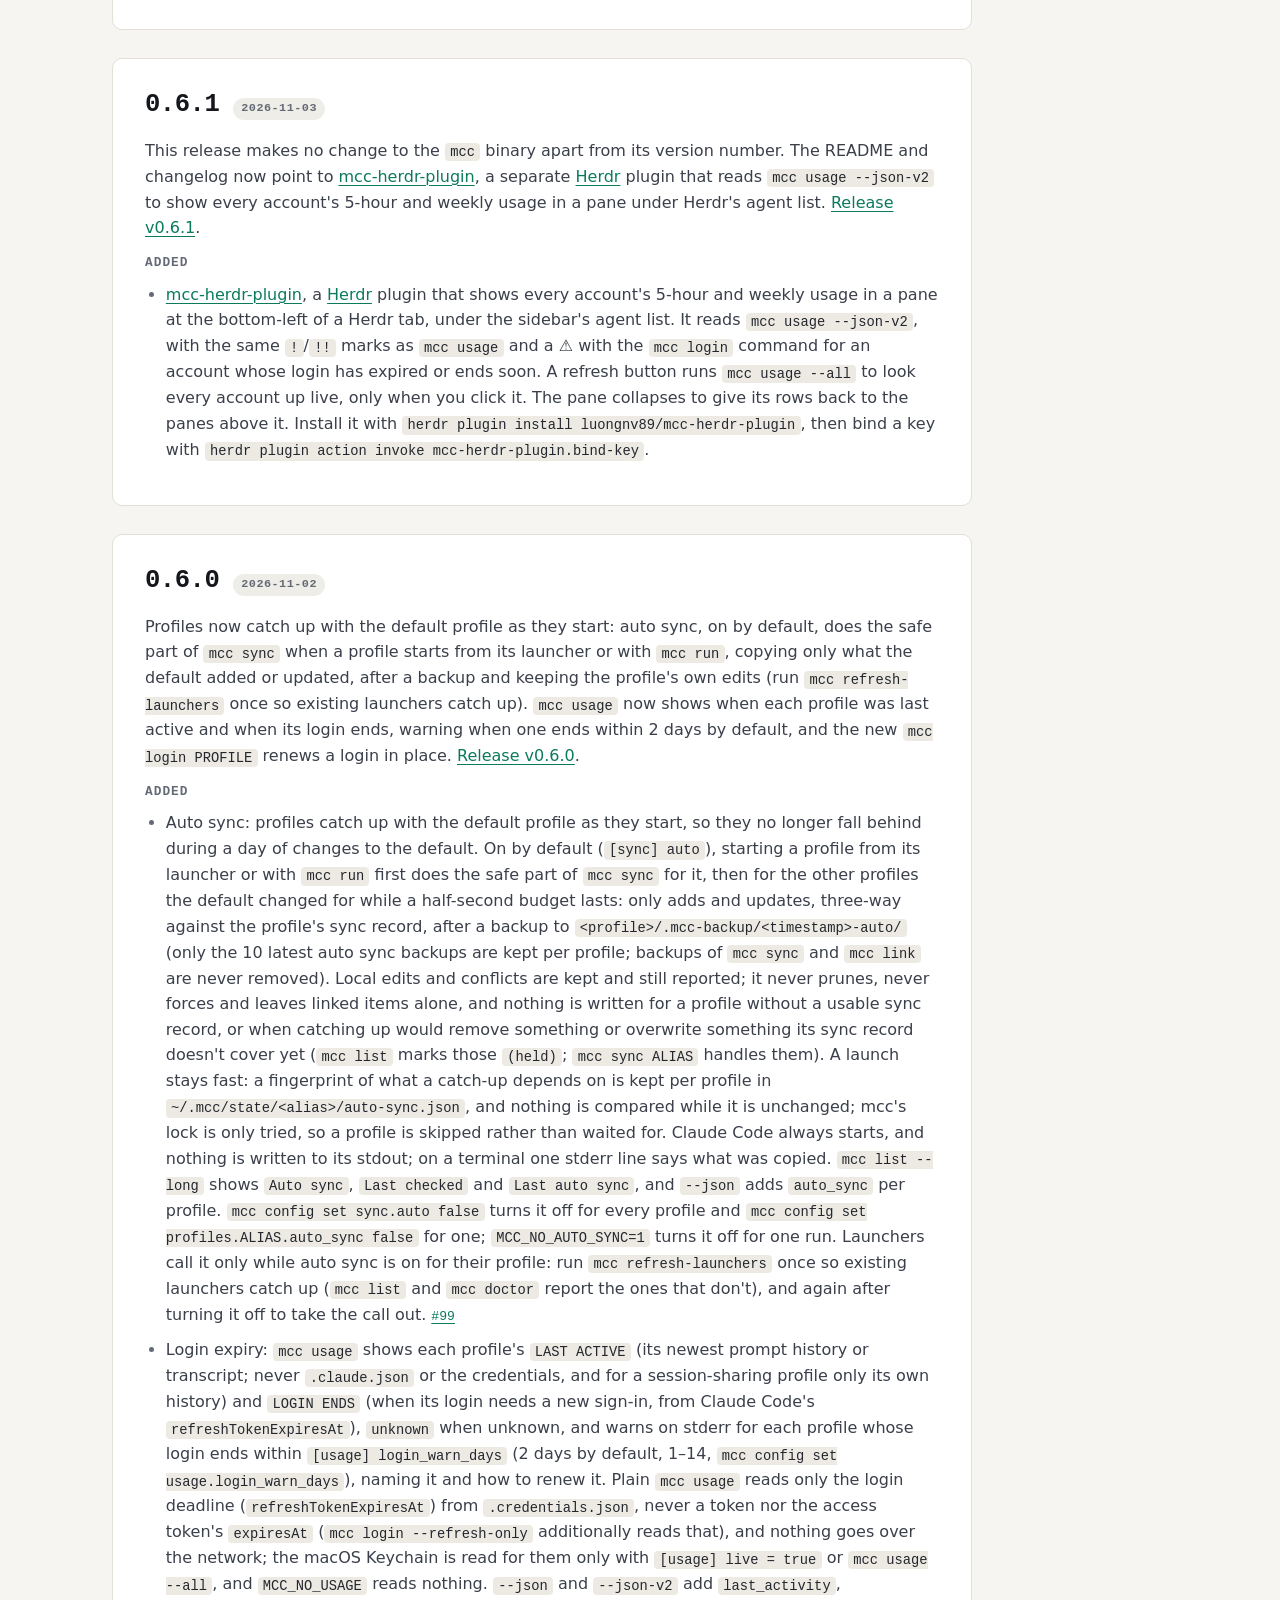
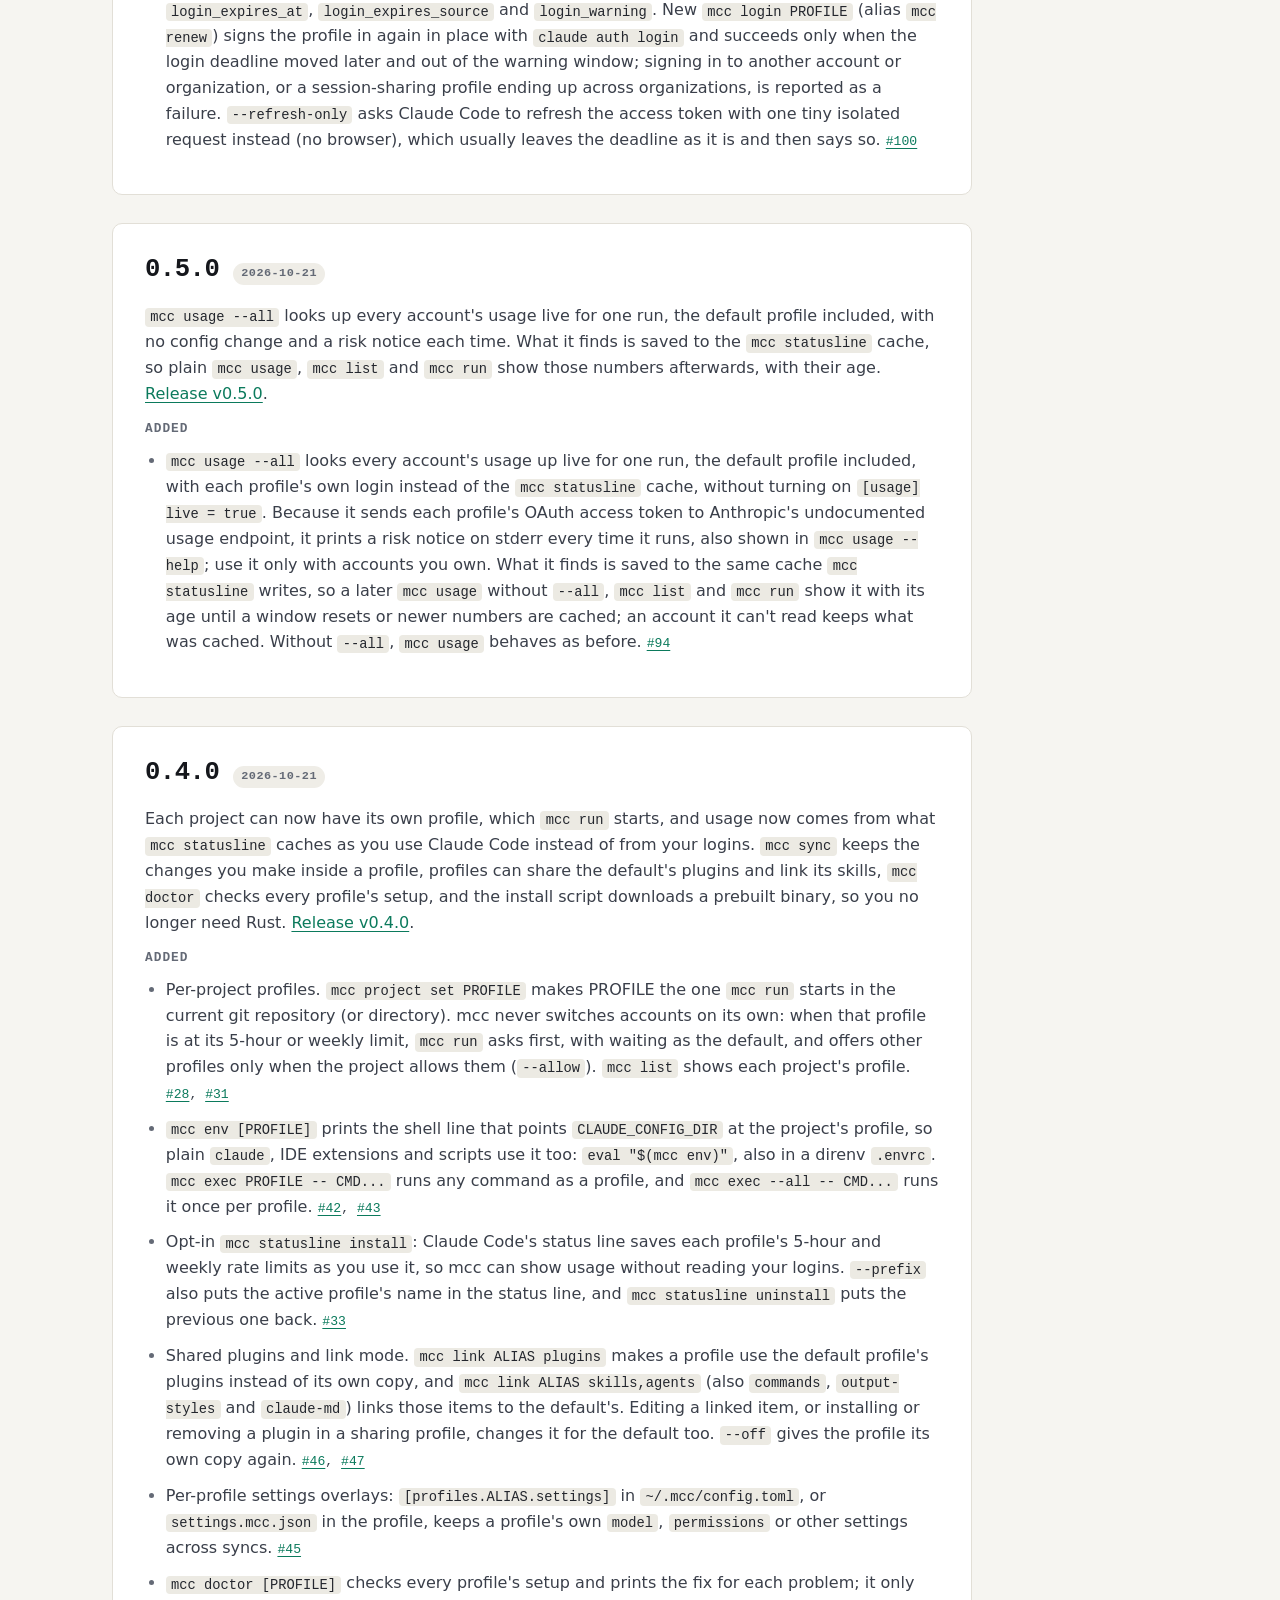
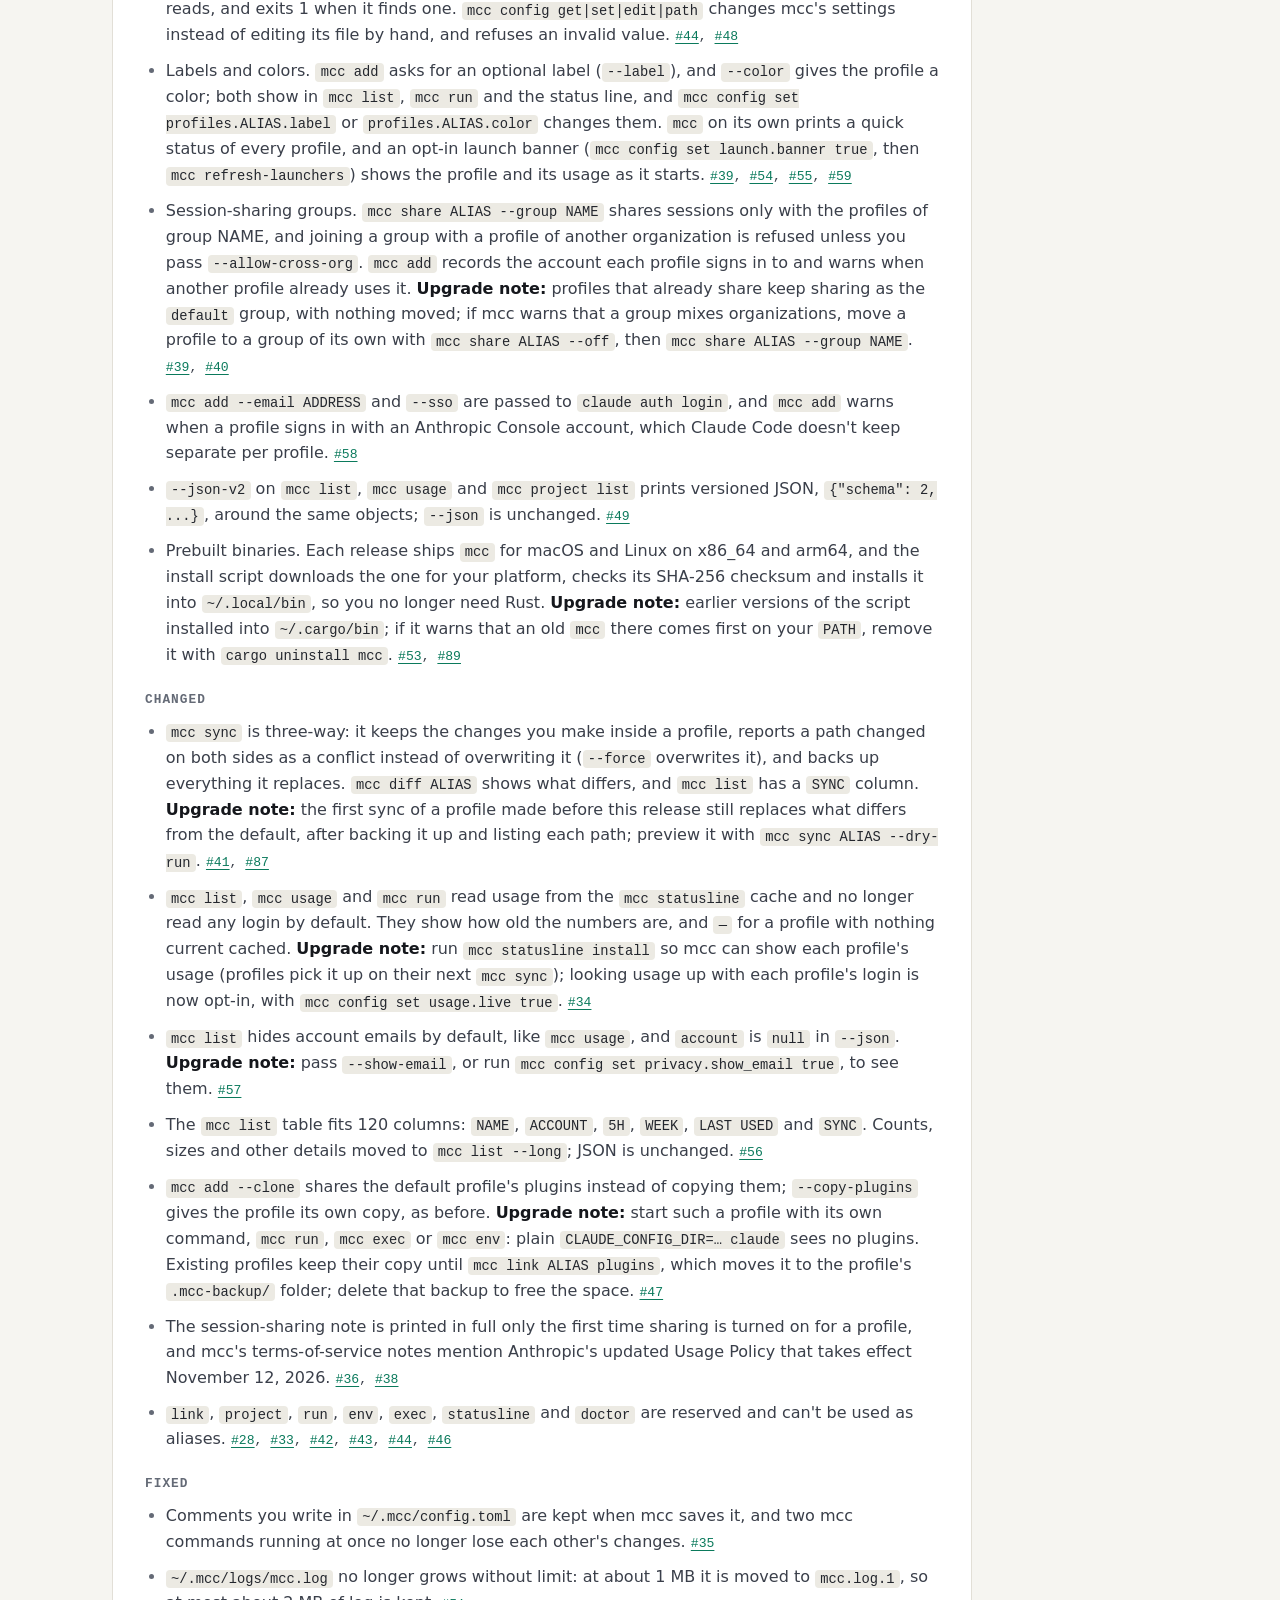
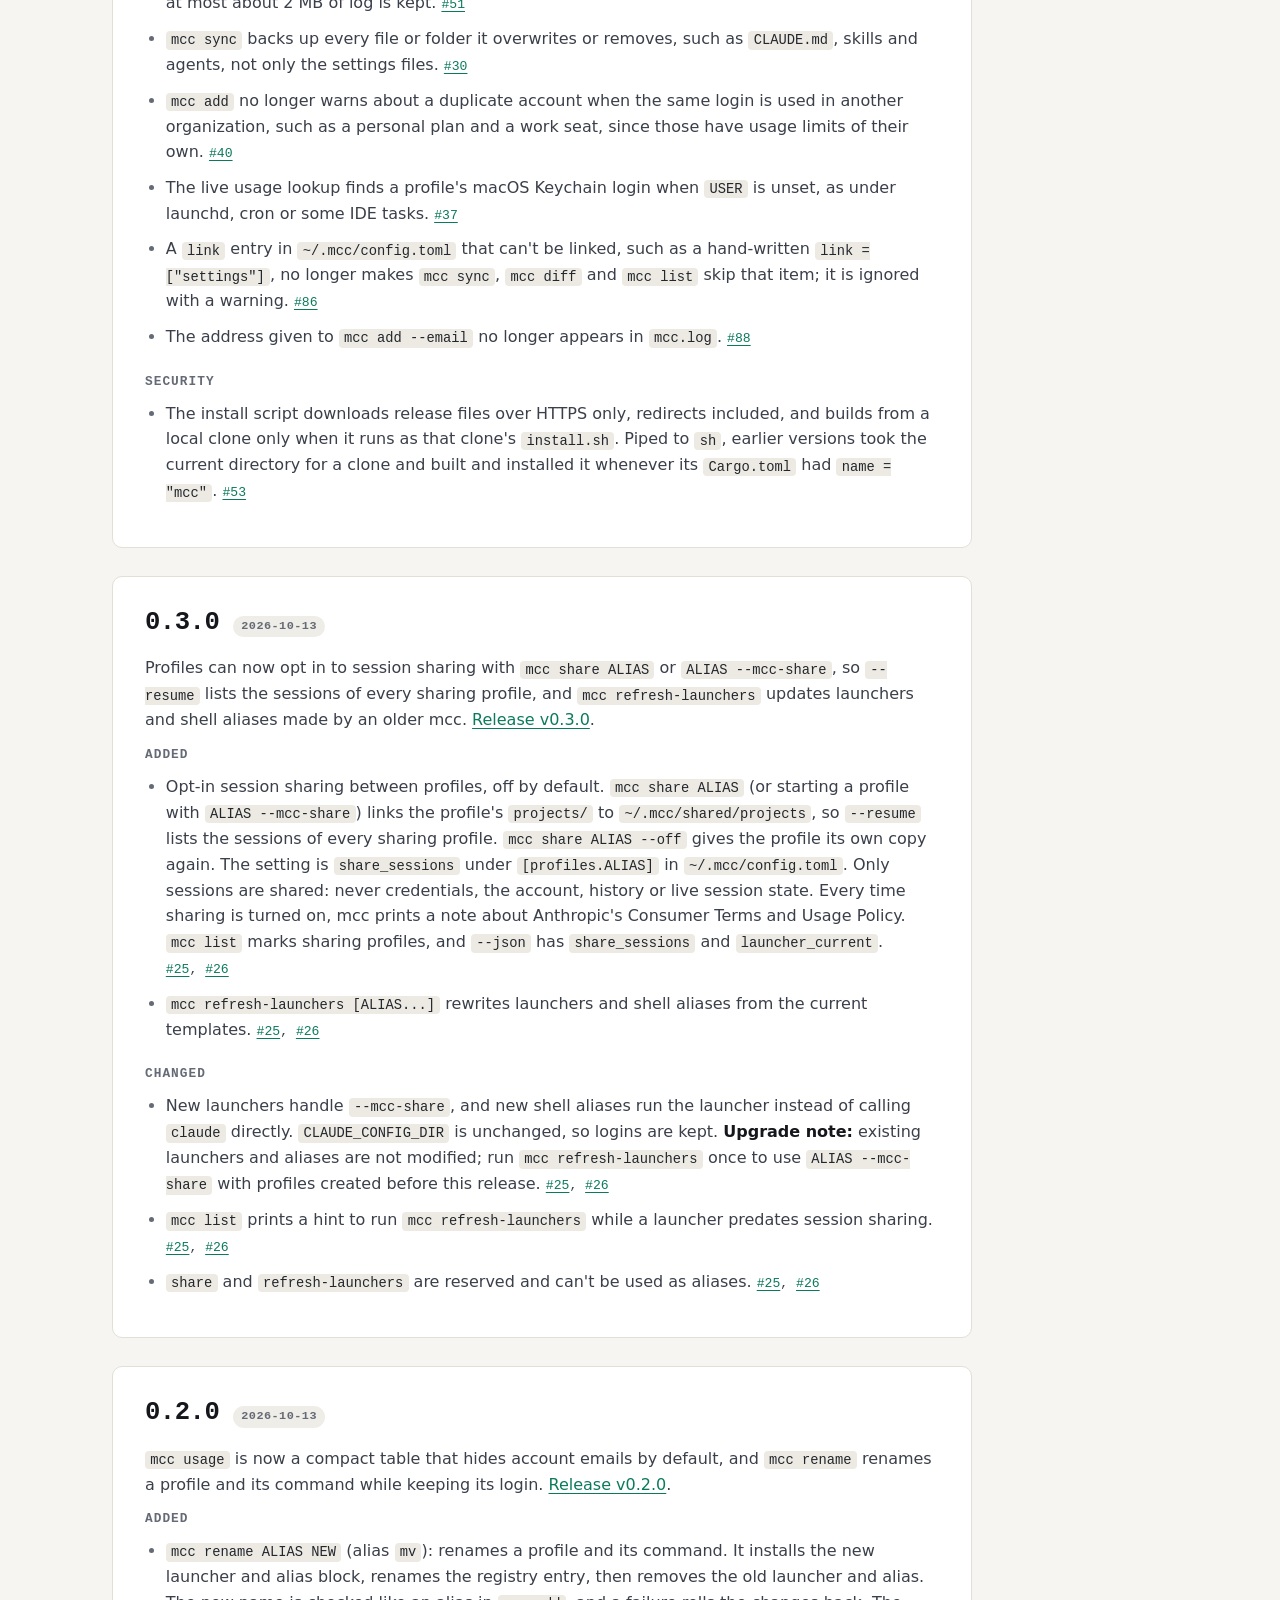
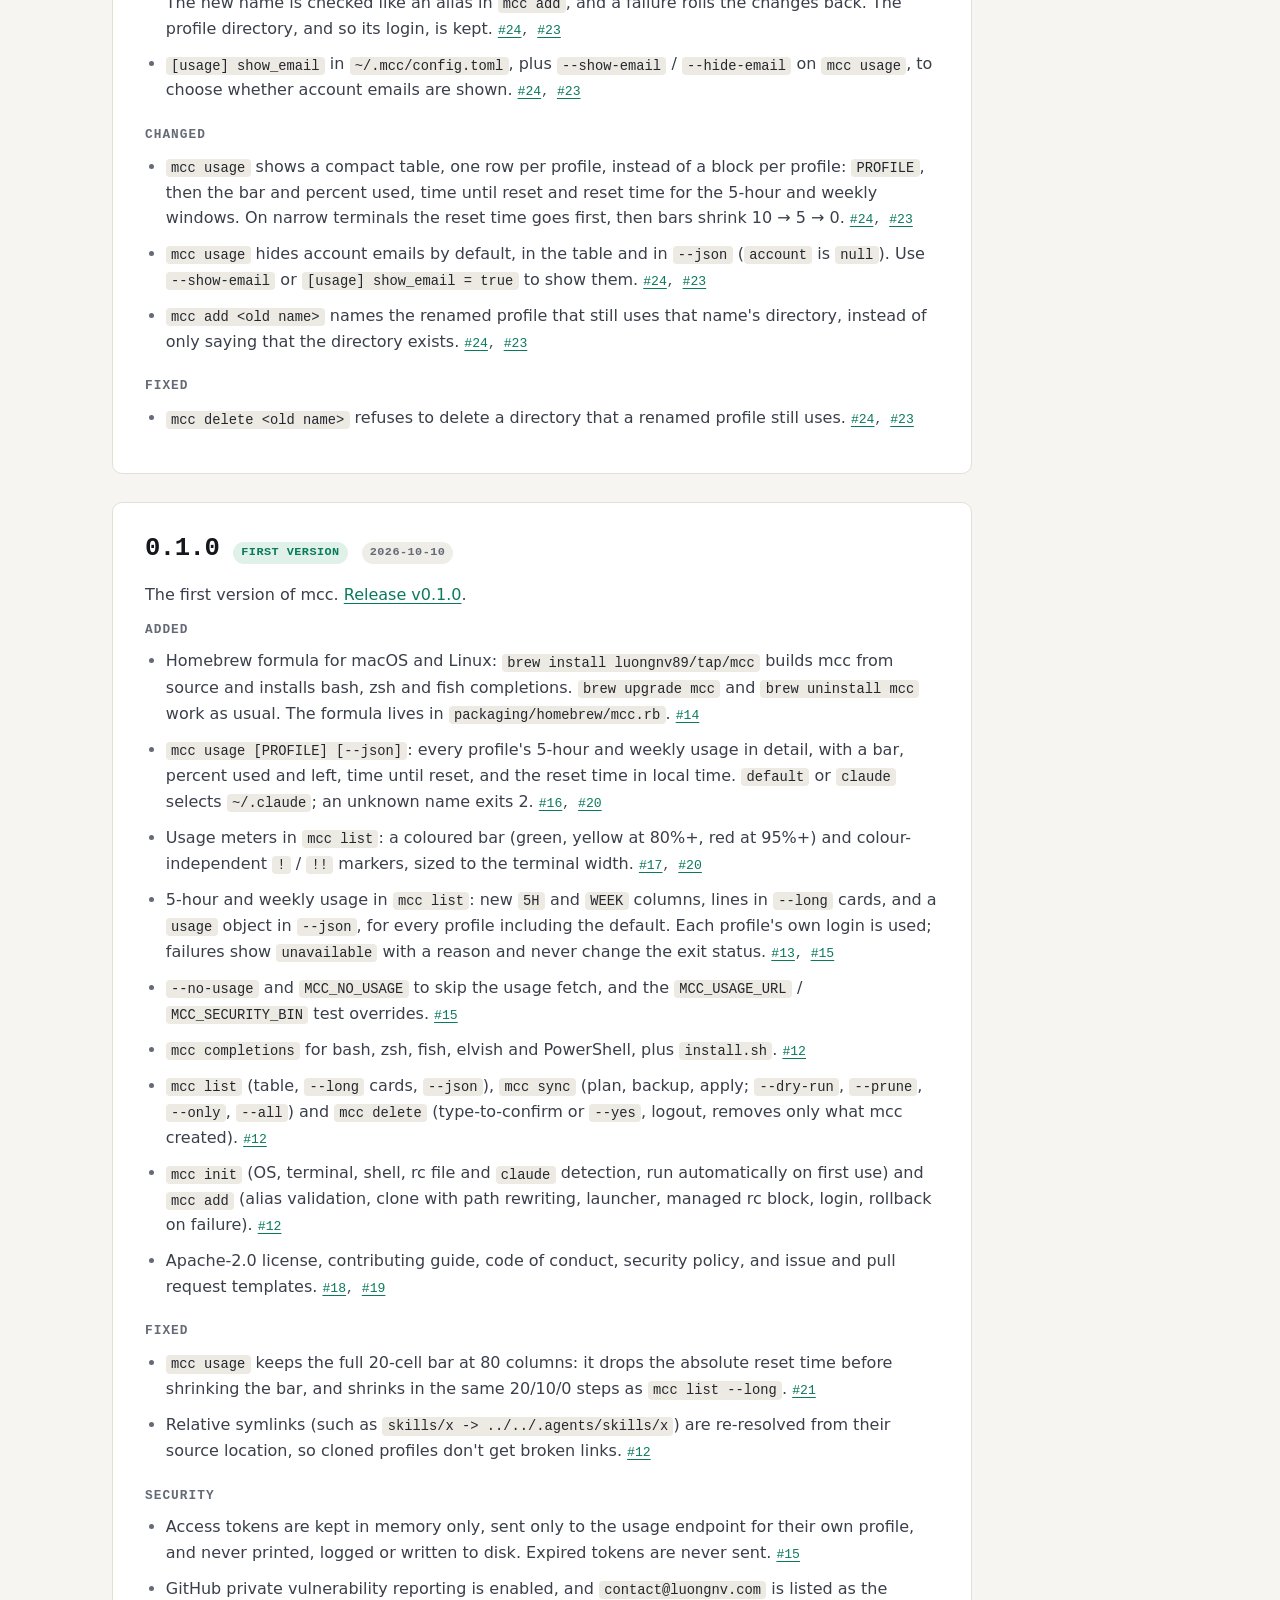
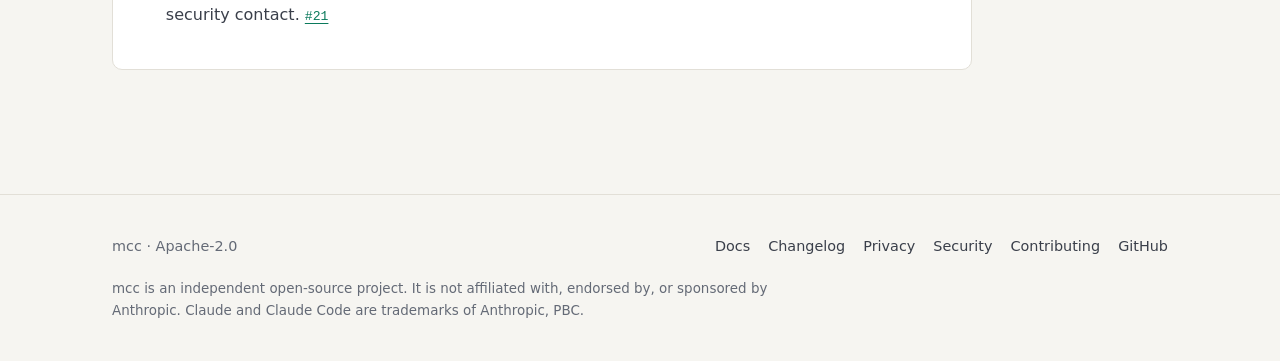
==== commit 620bd6b2: "chore(release): v0.9.0" ====
--- a/docs/changelog.html
+++ b/docs/changelog.html
@@ -52,7 +52,26 @@
           <h2>Unreleased</h2>
           <span class="pill pill-muted">main</span>
         </div>
-        <p style="margin:0">Nothing yet beyond 0.8.0. Follow <a href="https://github.com/luongnv89/mcc/commits/main">commits on <code>main</code></a> for work in progress.</p>
+        <p style="margin:0">Nothing yet beyond 0.9.0. Follow <a href="https://github.com/luongnv89/mcc/commits/main">commits on <code>main</code></a> for work in progress.</p>
+      </article>
+
+      <article class="release" id="v0.9.0">
+        <div class="release-head">
+          <h2>0.9.0</h2>
+          <span class="pill pill-muted">2026-11-08</span>
+        </div>
+        <p>This release makes no change to the <code>mcc</code> binary apart from its version number. It adds <a href="https://github.com/luongnv89/mcc/blob/main/skills/mcc-accounts/SKILL.md">mcc-accounts</a>, an agent skill that lets an AI agent use your profiles through mcc: tell which account a session or repository uses, report usage and login expiry, run a command or a headless <code>claude -p</code> task as a profile you name (<code>mcc exec</code>), and change mcc settings when you ask. It reads no tokens, hides emails, and never picks, ranks or runs an account because another one is at its limit. It works with mcc 0.7.0 and later. <a href="https://github.com/luongnv89/mcc/releases/tag/v0.9.0">Release v0.9.0</a>.</p>
+
+        <h3>Added</h3>
+        <ul>
+          <li><a href="https://github.com/luongnv89/mcc/blob/main/skills/mcc-accounts/SKILL.md">mcc-accounts</a>, an agent skill that lets an AI agent use the accounts mcc manages. It tells the profile a session runs as apart from the one <code>mcc run</code> would start in a directory, matching <code>CLAUDE_CONFIG_DIR</code> against each profile's folder, so a renamed profile whose folder keeps its old name still resolves. It reports each account's 5-hour and weekly usage and login expiry from <code>mcc usage --json-v2</code>, with the age of mcc's usage cache, and runs <code>mcc usage --all</code> only when asked for a live lookup. It runs a command, or a headless <code>claude -p</code> task, as a profile you name exactly with <code>mcc exec</code>, removing <code>ANTHROPIC_API_KEY</code> and the other credential variables mcc strips for its own <code>claude</code> runs for that one command and saying so. A headless task starts at once only when you gave its exact text and it needs no tool that writes; otherwise the skill shows the profile, prompt, directory and allowed tools and waits for a yes. It changes mcc state (project mappings, the default, sync, share) only on request, confirms destructive changes, checks each change with a read-only command, and hands interactive commands (<code>mcc run</code>, launchers, <code>mcc login</code>, <code>mcc add</code>) back to you. A description such as "my work account" picks nothing: the skill shows the profiles and asks. It reads no tokens, passes <code>--hide-email</code> unless asked for emails, and never picks, ranks or runs an account because another is at its limit, nor builds automatic switching: at a limit it reports when the limit resets and leaves the choice to <code>mcc run</code>, as mcc does. It needs mcc 0.7.0 or later, and Python 3 for its helper script (without Python, it follows manual steps). Install it from this repository with a skill manager, or from a clone copy <code>skills/mcc-accounts/</code> into <code>~/.claude/skills/</code>; see its <a href="https://github.com/luongnv89/mcc/blob/main/skills/mcc-accounts/docs/README.md">installation and usage guide</a>. <span class="ref"><a href="https://github.com/luongnv89/mcc/issues/109">#109</a></span></li>
+        </ul>
+
+        <h3>Fixed</h3>
+        <ul>
+          <li>The <code>mcc-accounts</code> skill now checks that mcc is set up the way mcc does: <code>~/.mcc/config.toml</code> must load and hold a complete <code>[env]</code> table. Before, it only checked that the file existed, so a <code>config.toml</code> without <code>[env]</code> let it run <code>mcc list</code>, which started mcc's first-run setup. A missing, unreadable or incomplete file now stops it with "mcc is not set up yet" and changes nothing. <span class="ref"><a href="https://github.com/luongnv89/mcc/issues/110">#110</a></span></li>
+          <li>The <code>mcc-accounts</code> eval sandbox now works at a path that contains spaces: its fake <code>claude</code> writes its logs as tab-separated lines, so a space in the sandbox path no longer cuts it short. Eval tooling only: the shipped skill and mcc are unchanged. <span class="ref"><a href="https://github.com/luongnv89/mcc/issues/111">#111</a></span></li>
+        </ul>
       </article>
 
       <article class="release" id="v0.8.0">
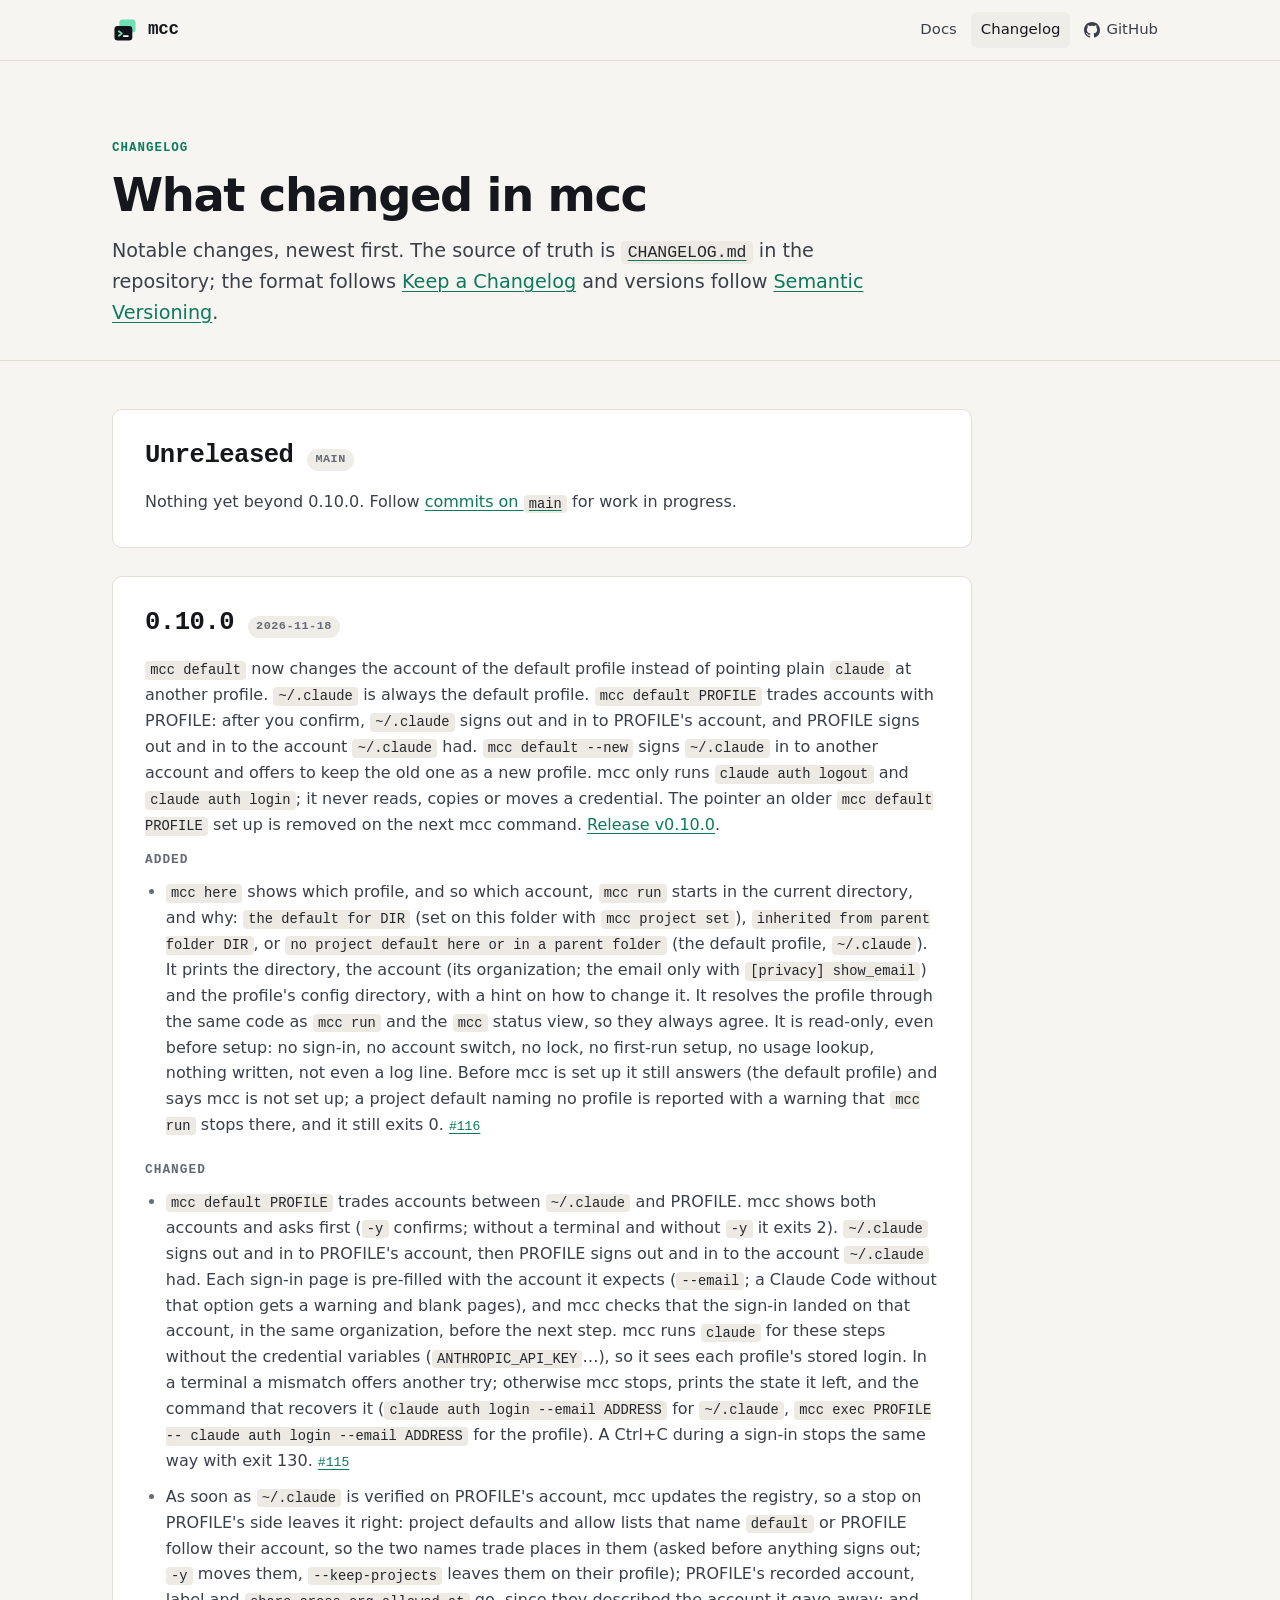
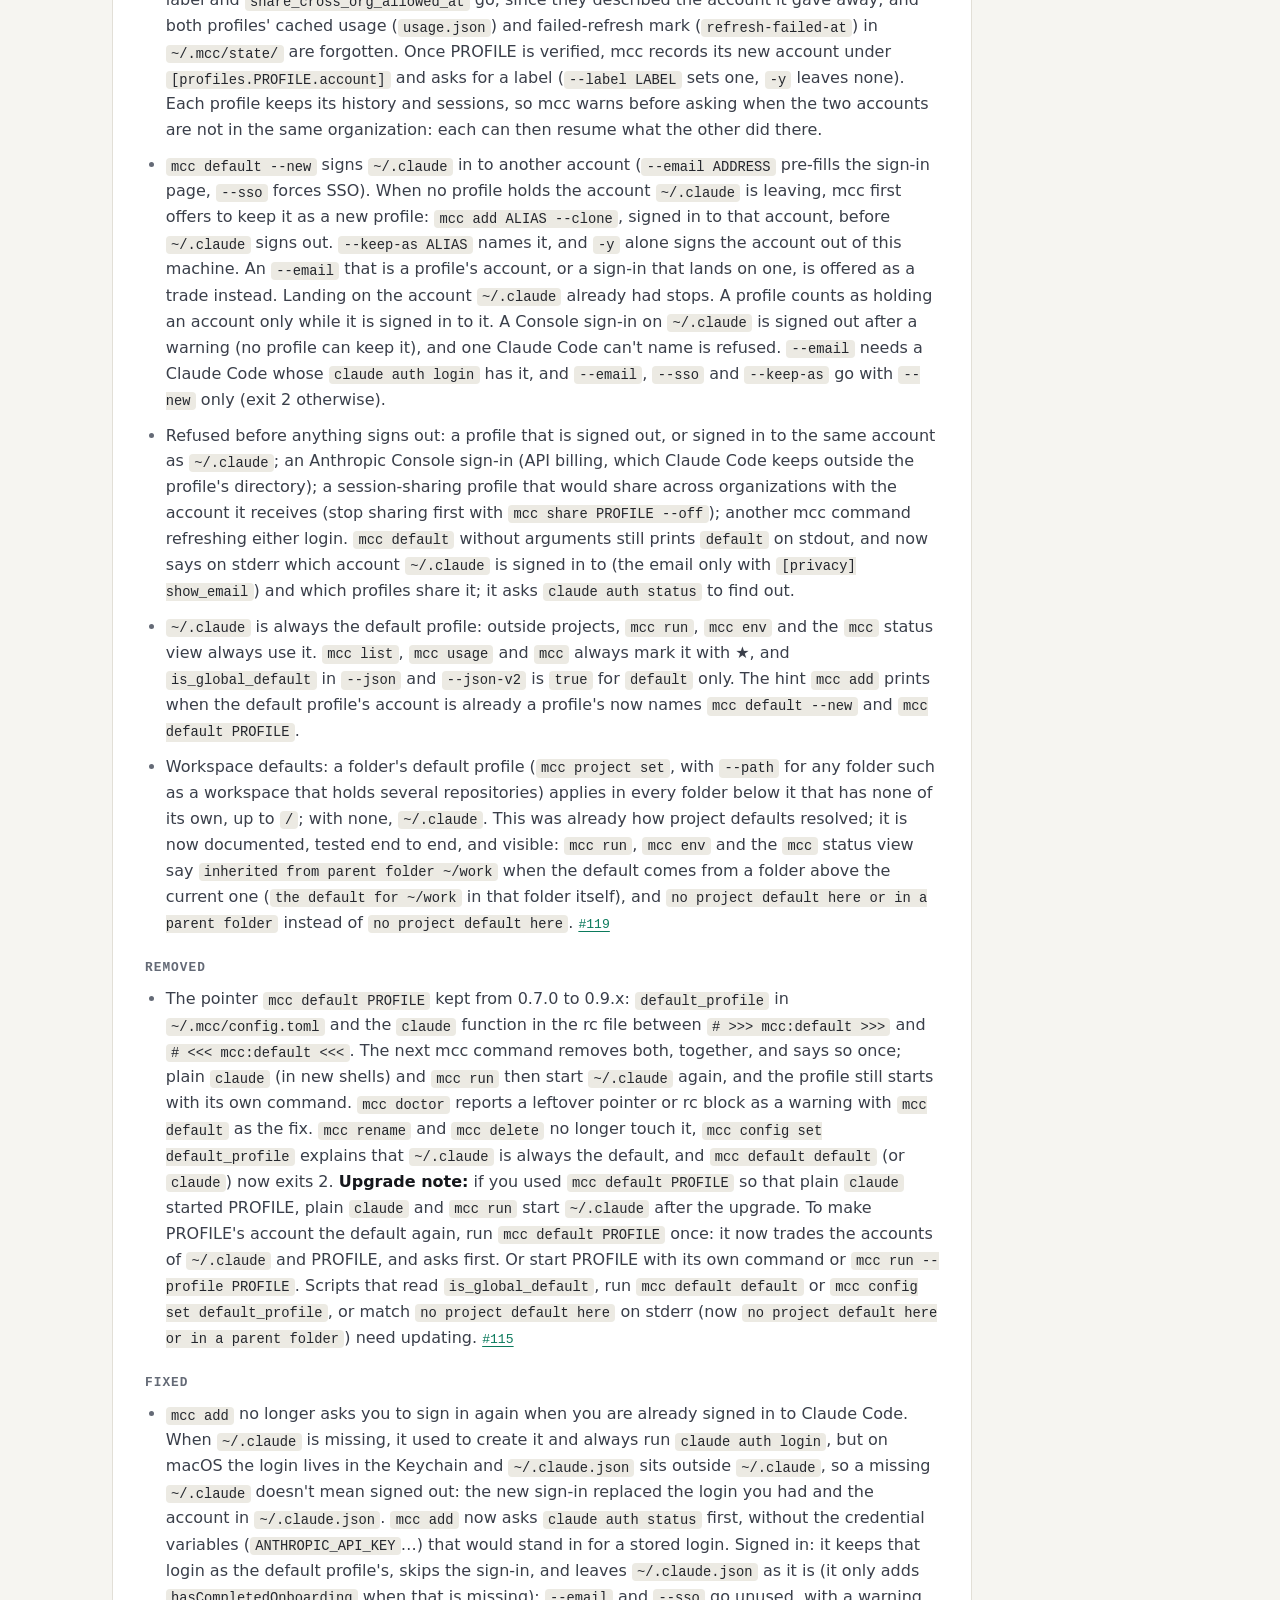
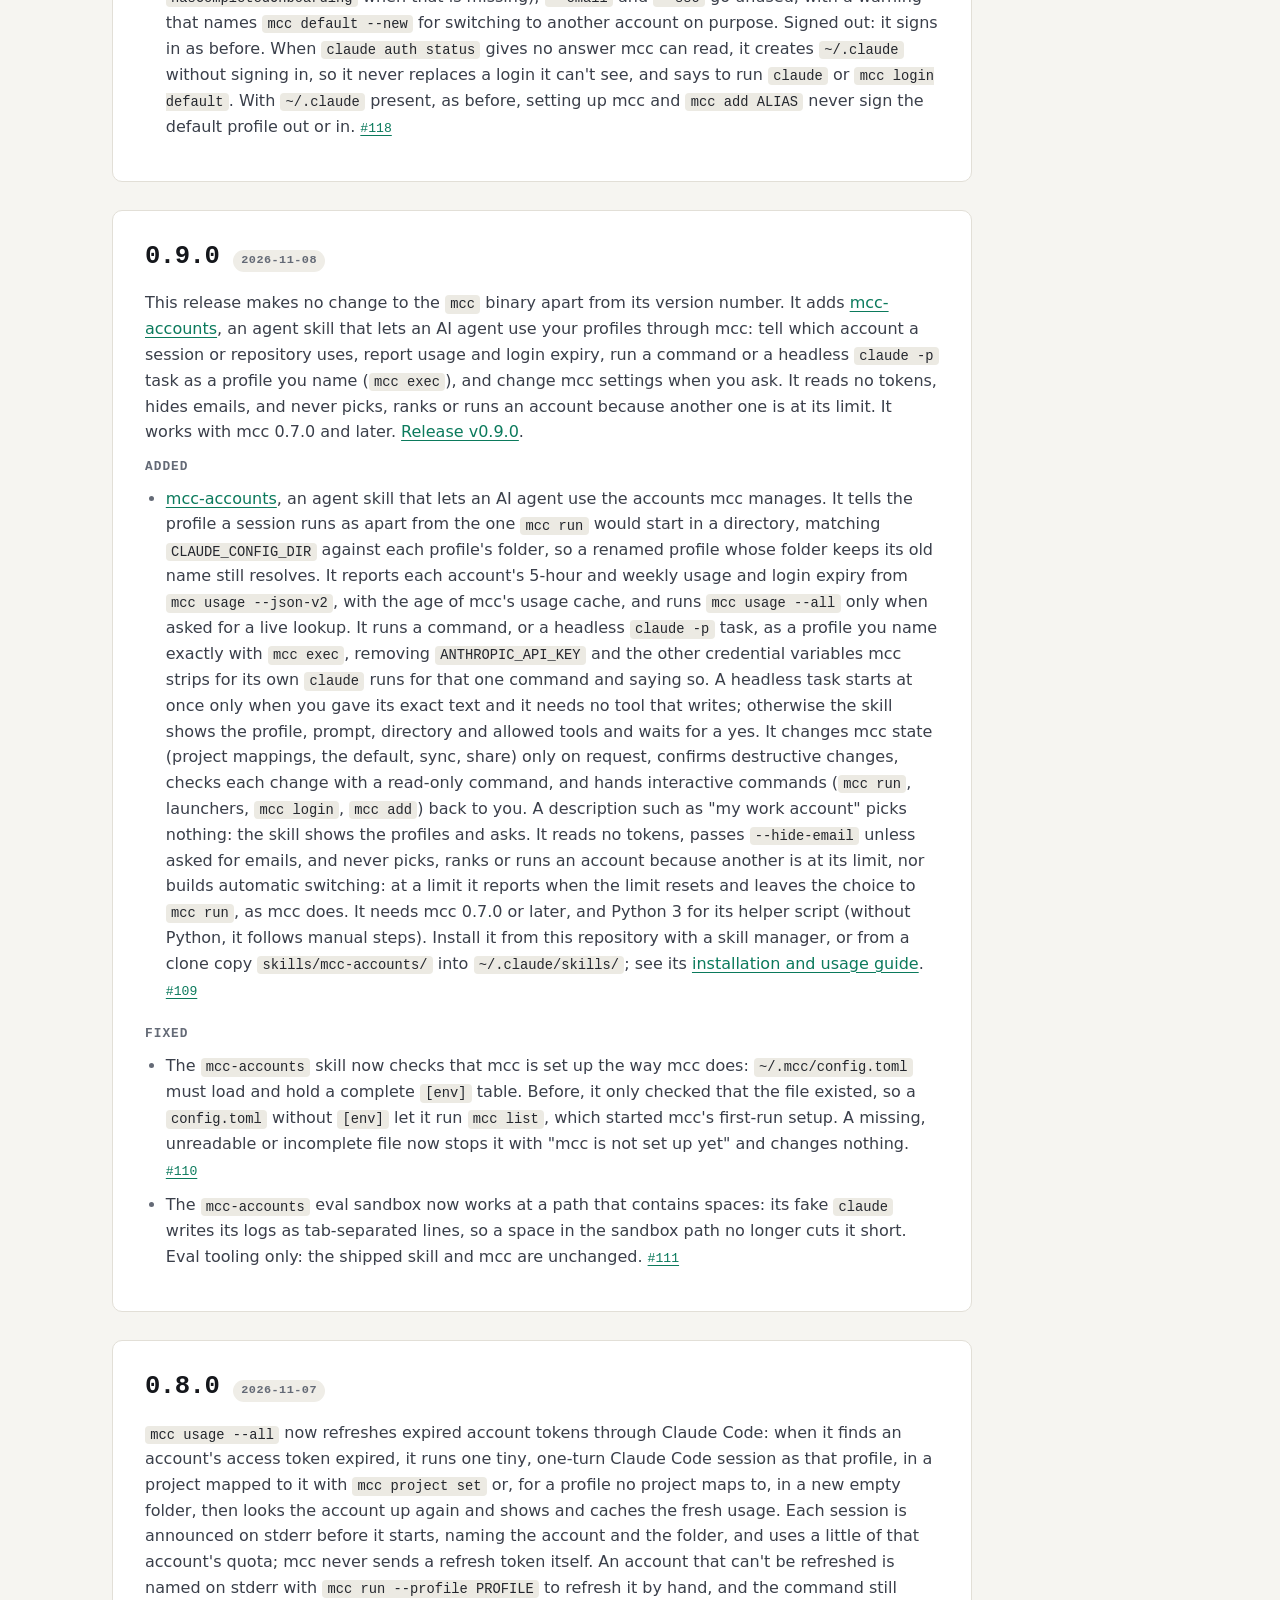
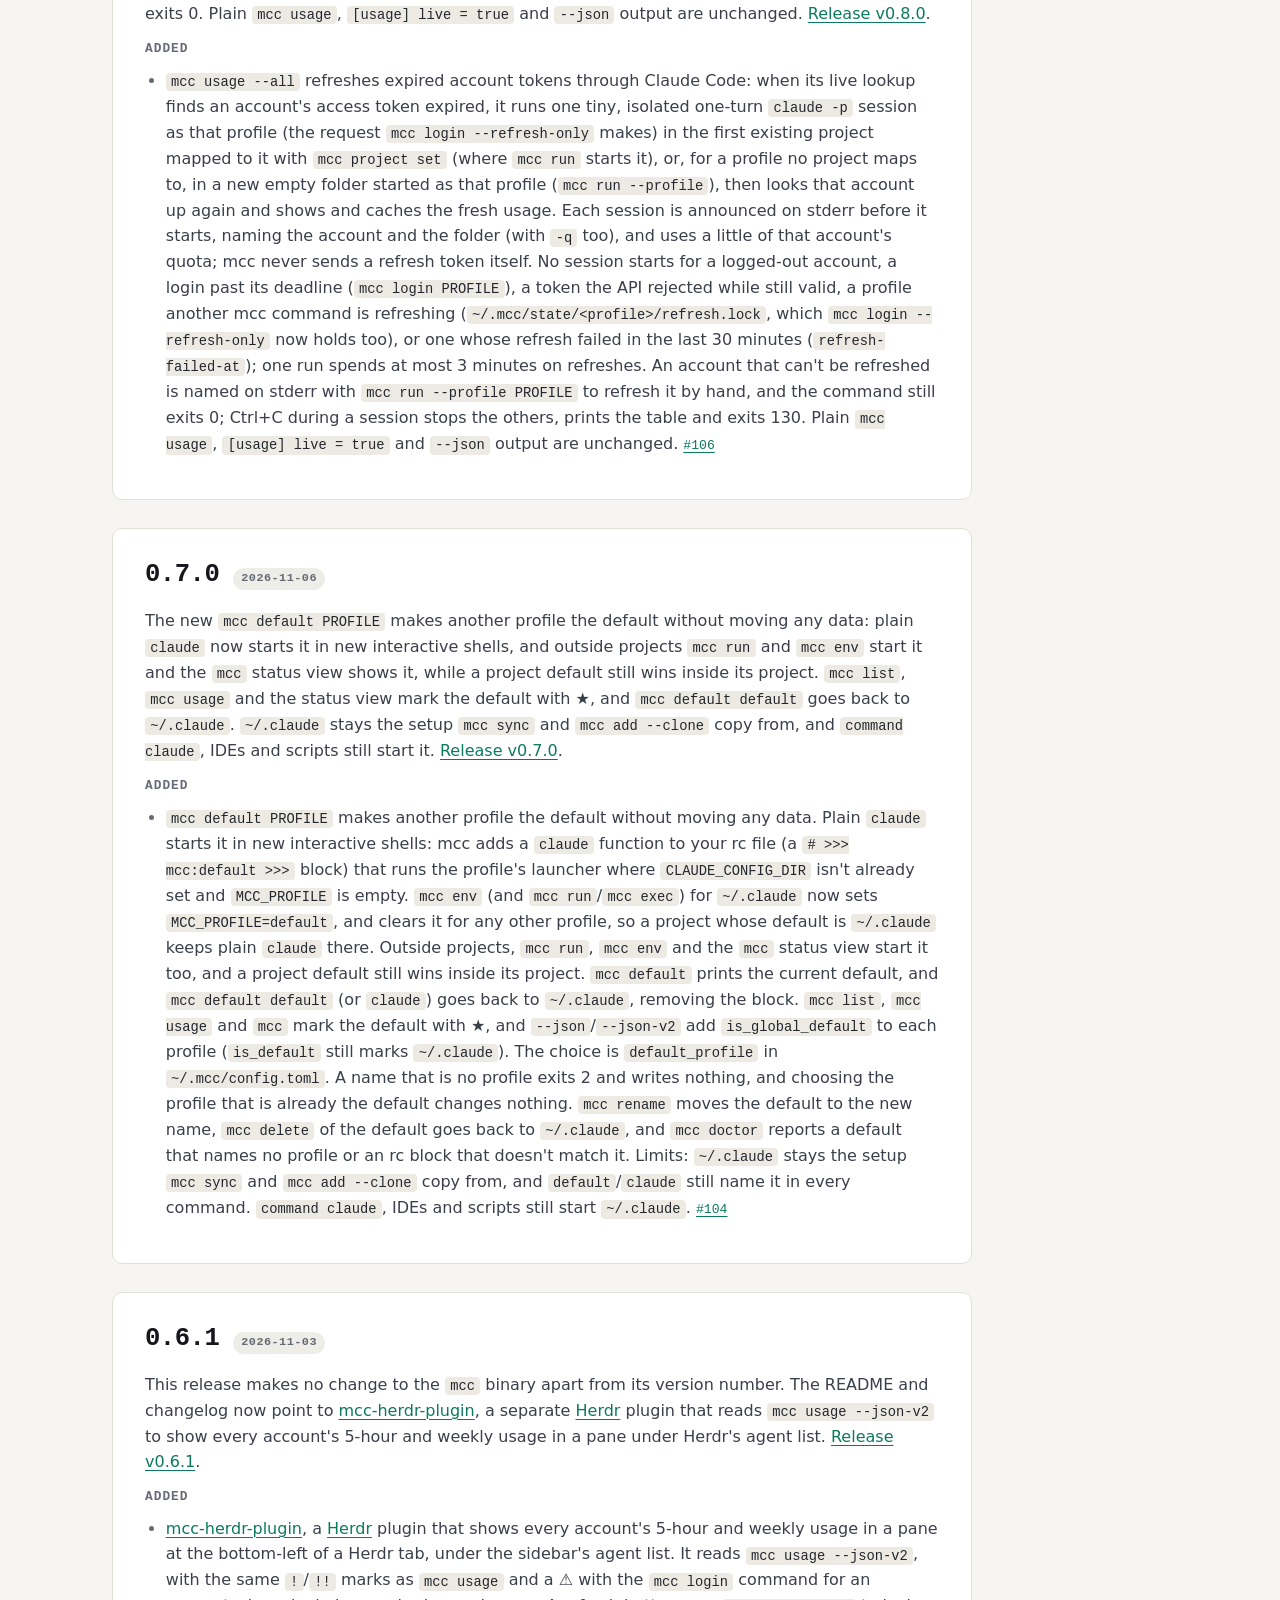
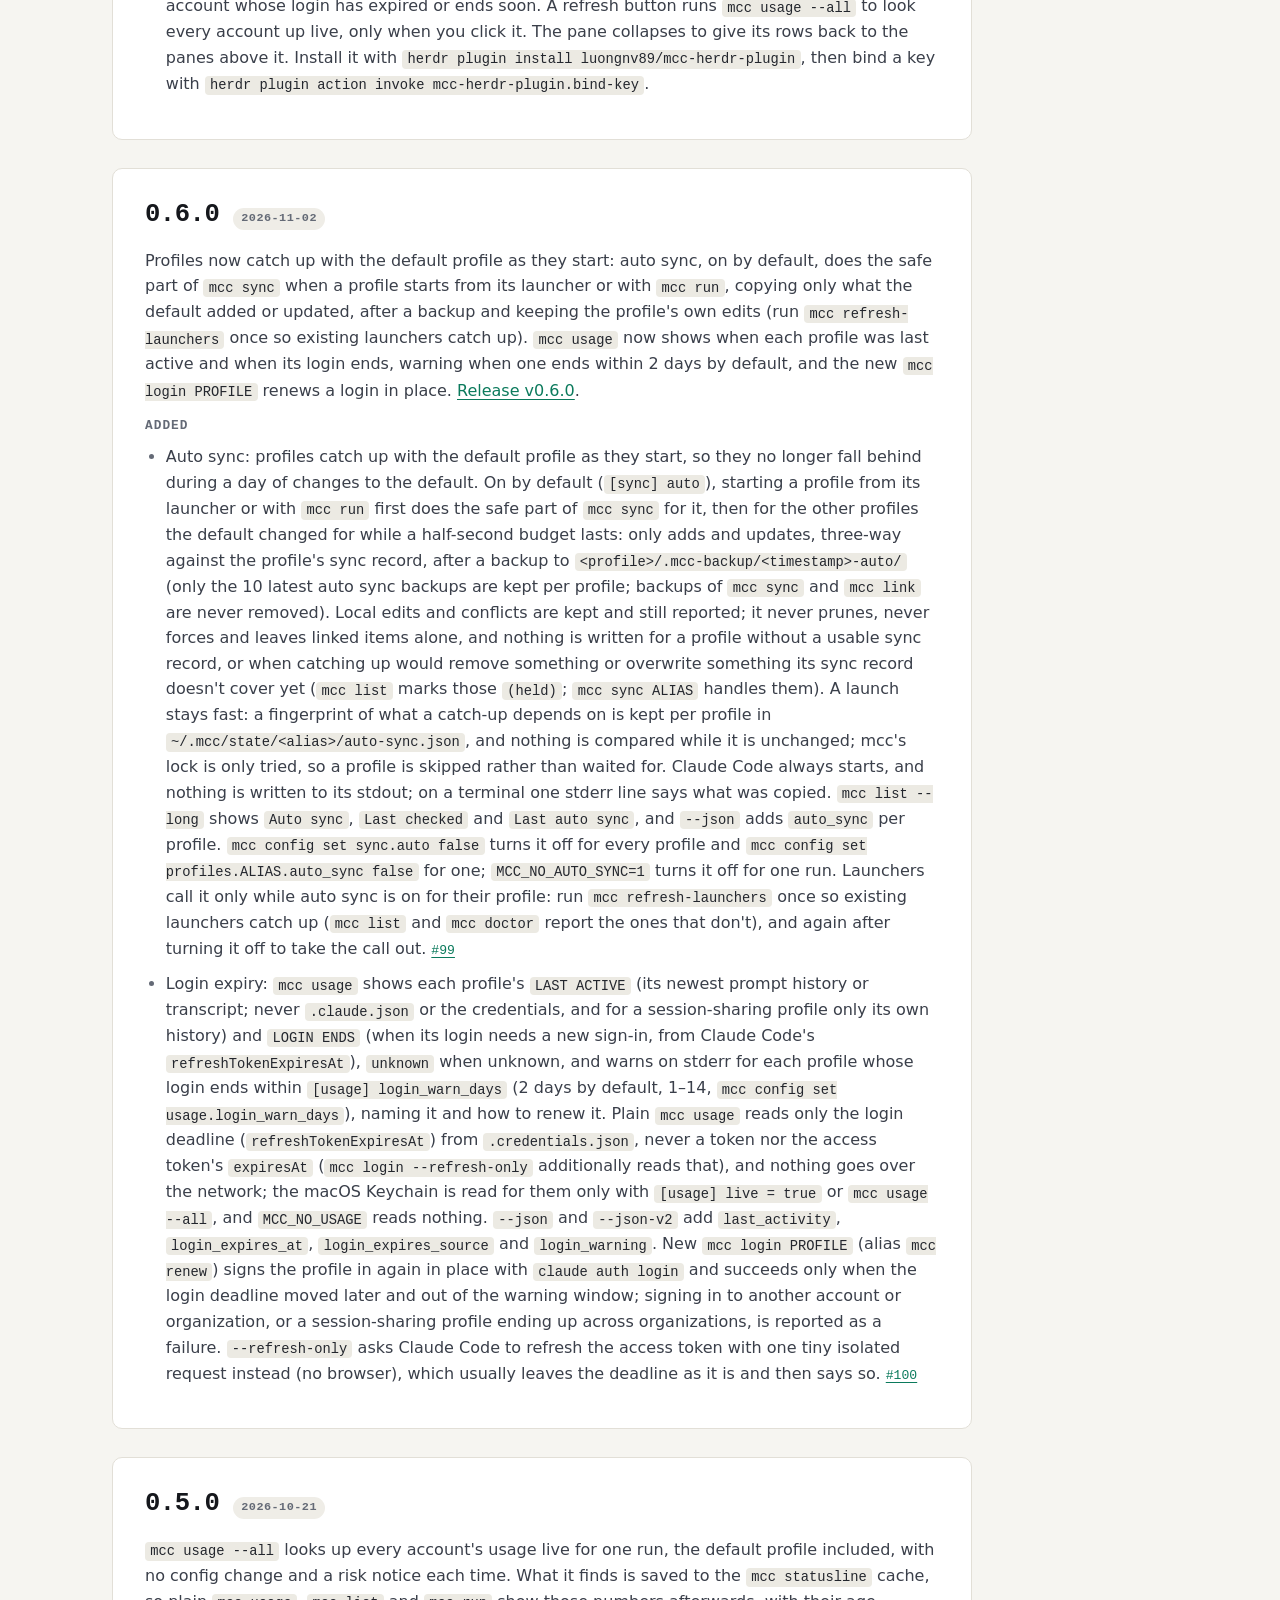
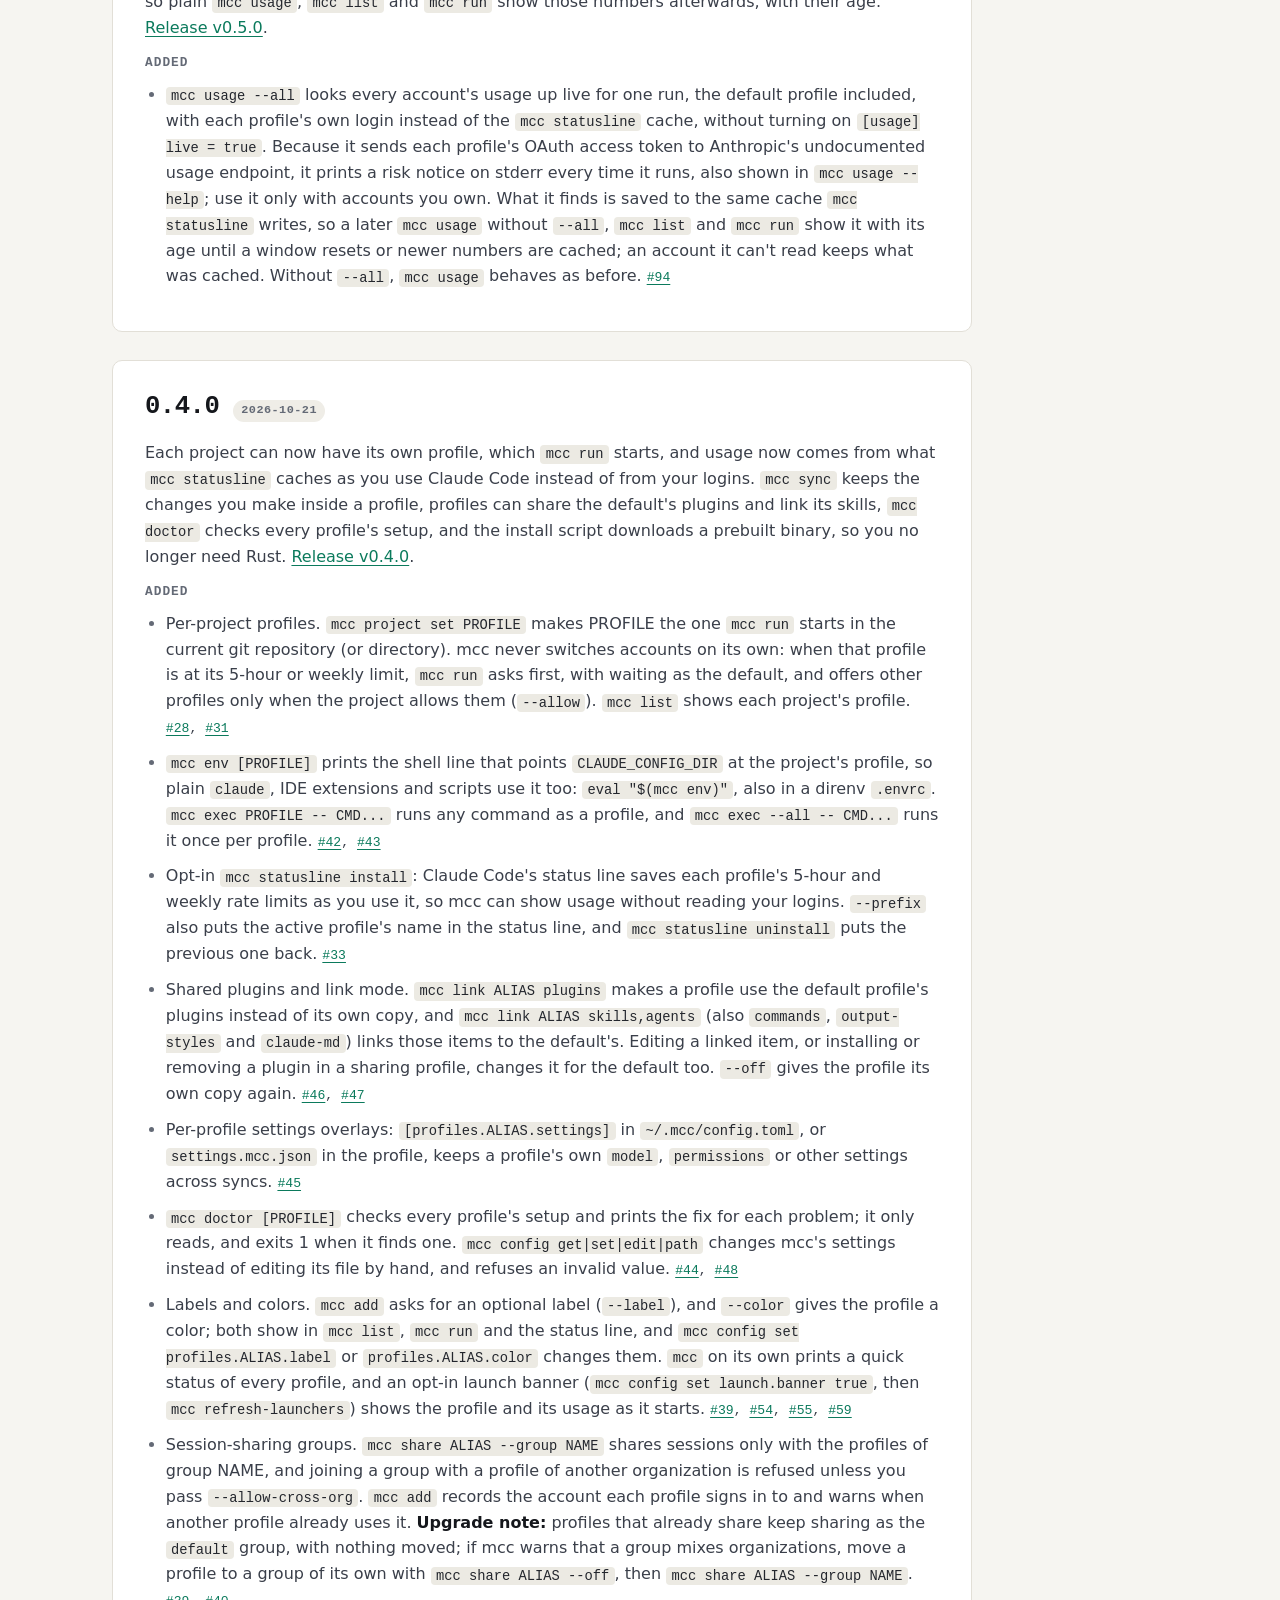
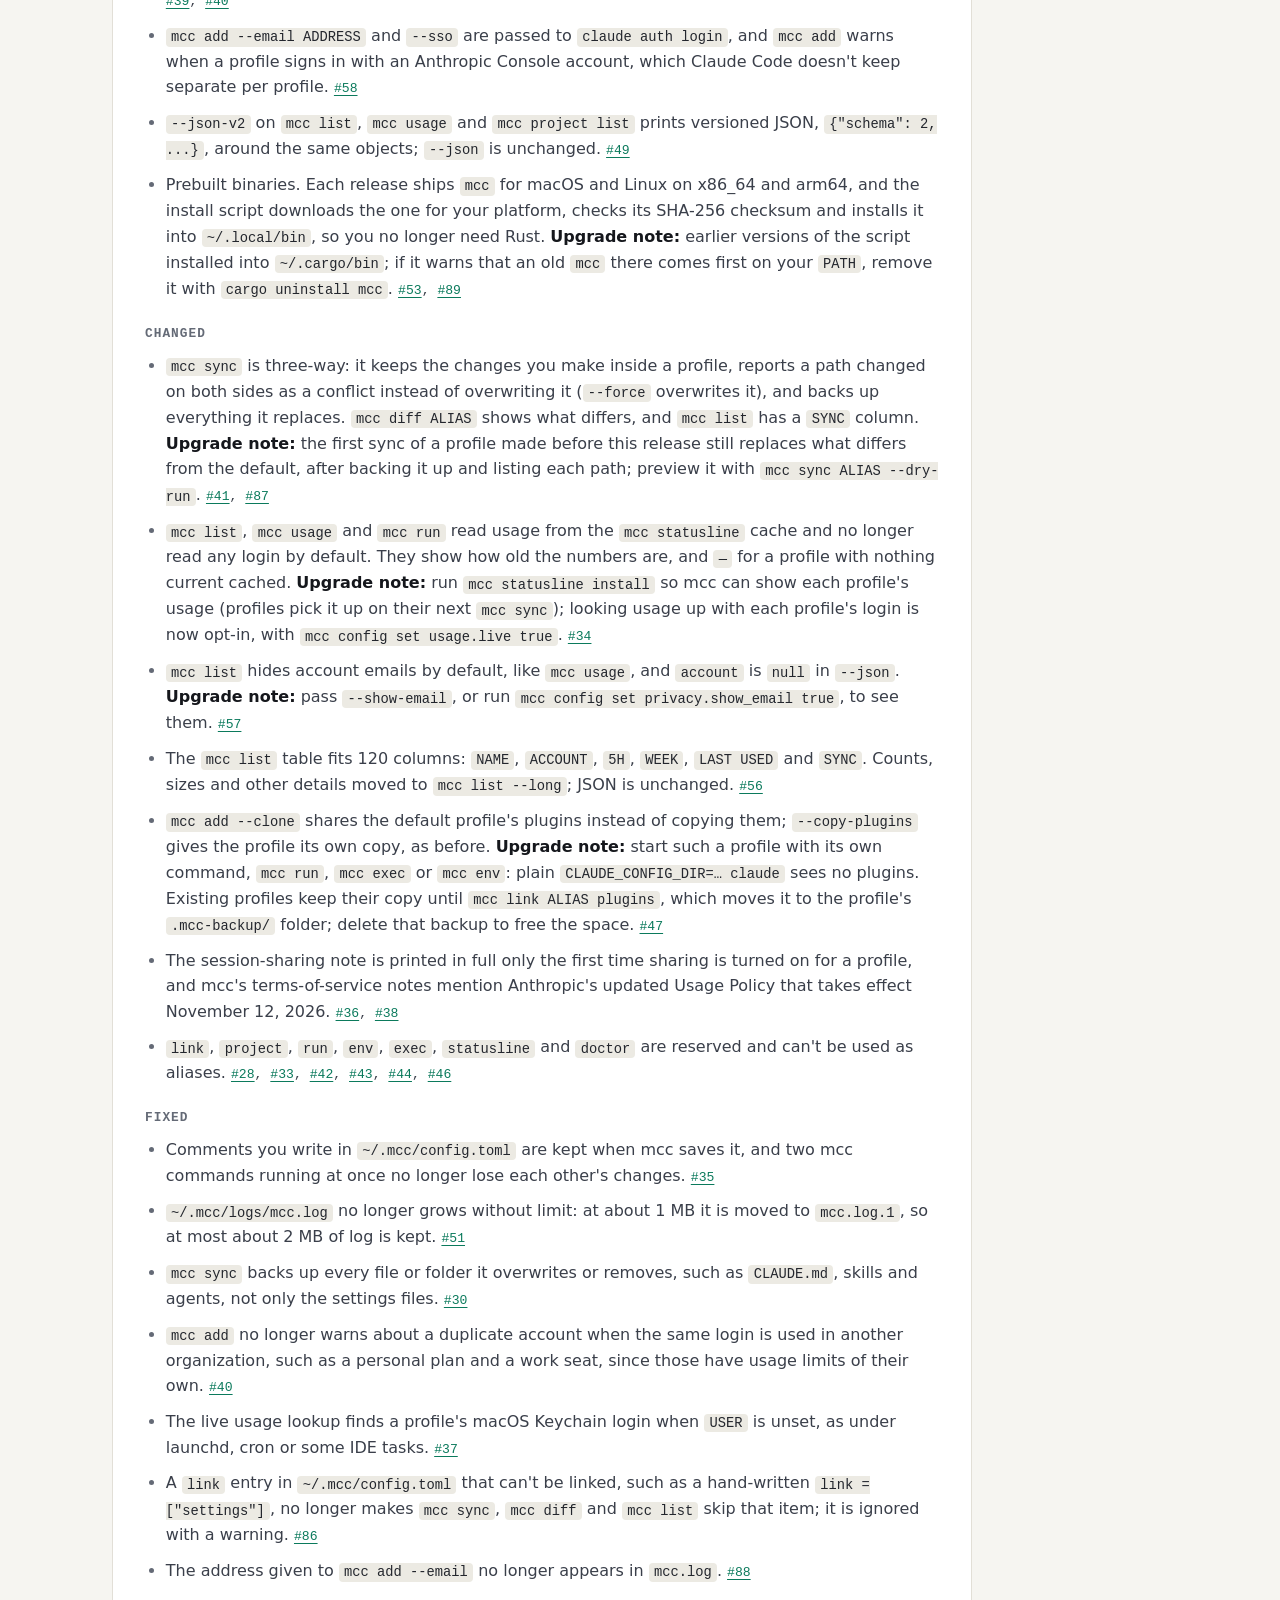
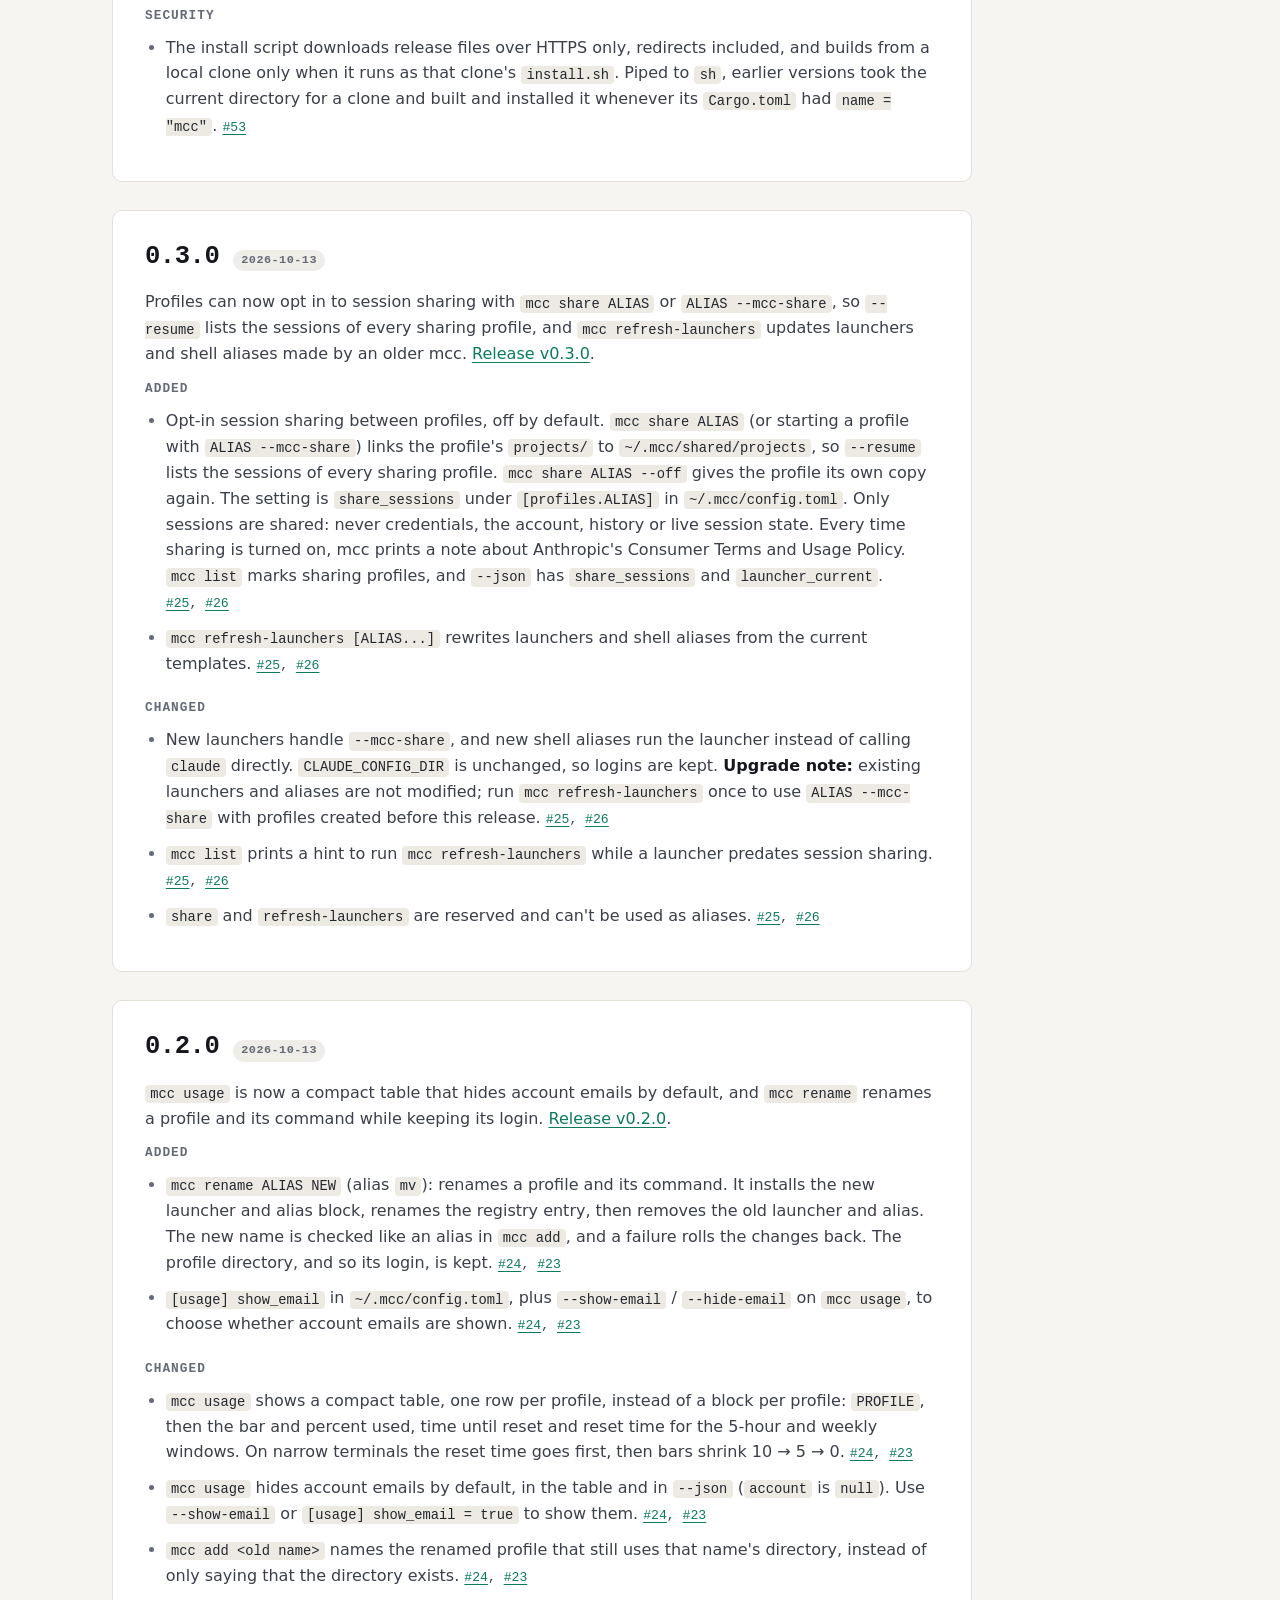
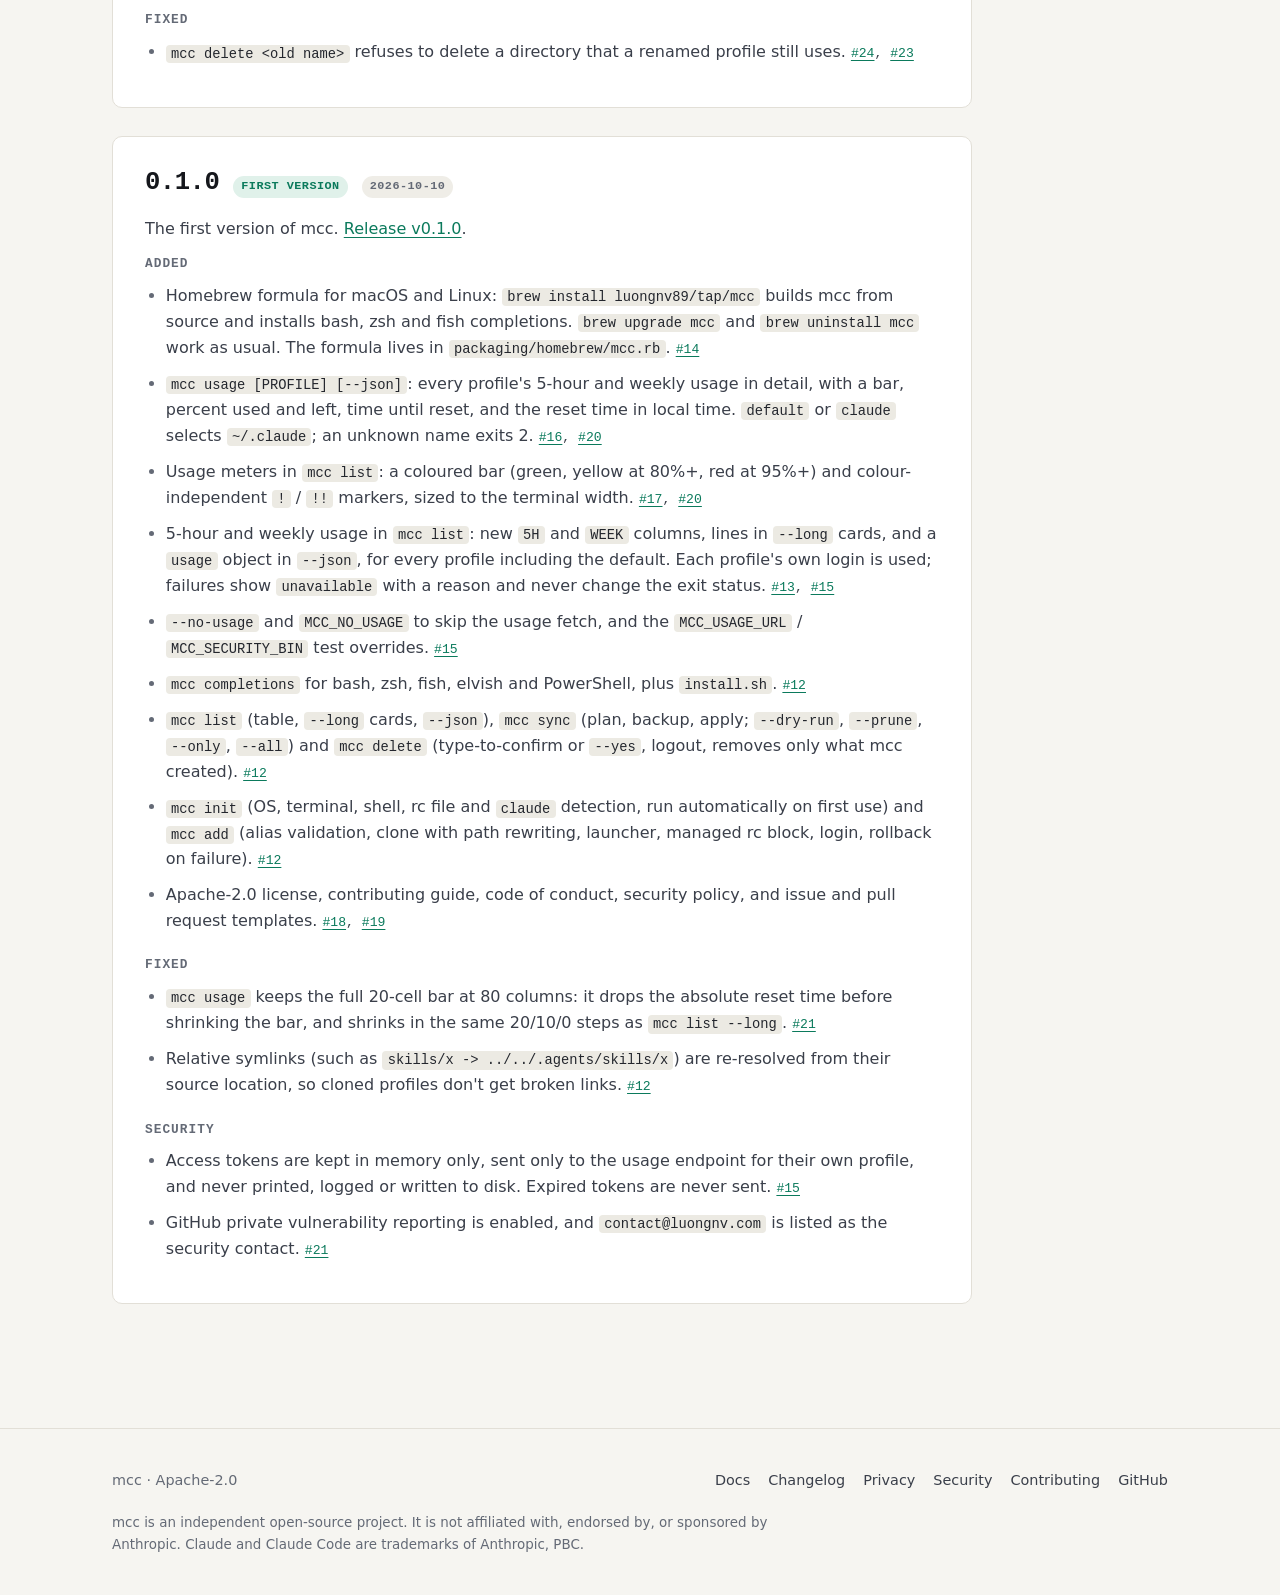
==== commit fd4b6938: "chore(release): v0.10.0" ====
--- a/docs/changelog.html
+++ b/docs/changelog.html
@@ -52,7 +52,40 @@
           <h2>Unreleased</h2>
           <span class="pill pill-muted">main</span>
         </div>
-        <p style="margin:0">Nothing yet beyond 0.9.0. Follow <a href="https://github.com/luongnv89/mcc/commits/main">commits on <code>main</code></a> for work in progress.</p>
+        <p style="margin:0">Nothing yet beyond 0.10.0. Follow <a href="https://github.com/luongnv89/mcc/commits/main">commits on <code>main</code></a> for work in progress.</p>
+      </article>
+
+      <article class="release" id="v0.10.0">
+        <div class="release-head">
+          <h2>0.10.0</h2>
+          <span class="pill pill-muted">2026-11-18</span>
+        </div>
+        <p><code>mcc default</code> now changes the account of the default profile instead of pointing plain <code>claude</code> at another profile. <code>~/.claude</code> is always the default profile. <code>mcc default PROFILE</code> trades accounts with PROFILE: after you confirm, <code>~/.claude</code> signs out and in to PROFILE's account, and PROFILE signs out and in to the account <code>~/.claude</code> had. <code>mcc default --new</code> signs <code>~/.claude</code> in to another account and offers to keep the old one as a new profile. mcc only runs <code>claude auth logout</code> and <code>claude auth login</code>; it never reads, copies or moves a credential. The pointer an older <code>mcc default PROFILE</code> set up is removed on the next mcc command. <a href="https://github.com/luongnv89/mcc/releases/tag/v0.10.0">Release v0.10.0</a>.</p>
+
+        <h3>Added</h3>
+        <ul>
+          <li><code>mcc here</code> shows which profile, and so which account, <code>mcc run</code> starts in the current directory, and why: <code>the default for DIR</code> (set on this folder with <code>mcc project set</code>), <code>inherited from parent folder DIR</code>, or <code>no project default here or in a parent folder</code> (the default profile, <code>~/.claude</code>). It prints the directory, the account (its organization; the email only with <code>[privacy] show_email</code>) and the profile's config directory, with a hint on how to change it. It resolves the profile through the same code as <code>mcc run</code> and the <code>mcc</code> status view, so they always agree. It is read-only, even before setup: no sign-in, no account switch, no lock, no first-run setup, no usage lookup, nothing written, not even a log line. Before mcc is set up it still answers (the default profile) and says mcc is not set up; a project default naming no profile is reported with a warning that <code>mcc run</code> stops there, and it still exits 0. <span class="ref"><a href="https://github.com/luongnv89/mcc/issues/116">#116</a></span></li>
+        </ul>
+
+        <h3>Changed</h3>
+        <ul>
+          <li><code>mcc default PROFILE</code> trades accounts between <code>~/.claude</code> and PROFILE. mcc shows both accounts and asks first (<code>-y</code> confirms; without a terminal and without <code>-y</code> it exits 2). <code>~/.claude</code> signs out and in to PROFILE's account, then PROFILE signs out and in to the account <code>~/.claude</code> had. Each sign-in page is pre-filled with the account it expects (<code>--email</code>; a Claude Code without that option gets a warning and blank pages), and mcc checks that the sign-in landed on that account, in the same organization, before the next step. mcc runs <code>claude</code> for these steps without the credential variables (<code>ANTHROPIC_API_KEY</code>…), so it sees each profile's stored login. In a terminal a mismatch offers another try; otherwise mcc stops, prints the state it left, and the command that recovers it (<code>claude auth login --email ADDRESS</code> for <code>~/.claude</code>, <code>mcc exec PROFILE -- claude auth login --email ADDRESS</code> for the profile). A Ctrl+C during a sign-in stops the same way with exit 130. <span class="ref"><a href="https://github.com/luongnv89/mcc/issues/115">#115</a></span></li>
+          <li>As soon as <code>~/.claude</code> is verified on PROFILE's account, mcc updates the registry, so a stop on PROFILE's side leaves it right: project defaults and allow lists that name <code>default</code> or PROFILE follow their account, so the two names trade places in them (asked before anything signs out; <code>-y</code> moves them, <code>--keep-projects</code> leaves them on their profile); PROFILE's recorded account, label and <code>share_cross_org_allowed_at</code> go, since they described the account it gave away; and both profiles' cached usage (<code>usage.json</code>) and failed-refresh mark (<code>refresh-failed-at</code>) in <code>~/.mcc/state/</code> are forgotten. Once PROFILE is verified, mcc records its new account under <code>[profiles.PROFILE.account]</code> and asks for a label (<code>--label LABEL</code> sets one, <code>-y</code> leaves none). Each profile keeps its history and sessions, so mcc warns before asking when the two accounts are not in the same organization: each can then resume what the other did there.</li>
+          <li><code>mcc default --new</code> signs <code>~/.claude</code> in to another account (<code>--email ADDRESS</code> pre-fills the sign-in page, <code>--sso</code> forces SSO). When no profile holds the account <code>~/.claude</code> is leaving, mcc first offers to keep it as a new profile: <code>mcc add ALIAS --clone</code>, signed in to that account, before <code>~/.claude</code> signs out. <code>--keep-as ALIAS</code> names it, and <code>-y</code> alone signs the account out of this machine. An <code>--email</code> that is a profile's account, or a sign-in that lands on one, is offered as a trade instead. Landing on the account <code>~/.claude</code> already had stops. A profile counts as holding an account only while it is signed in to it. A Console sign-in on <code>~/.claude</code> is signed out after a warning (no profile can keep it), and one Claude Code can't name is refused. <code>--email</code> needs a Claude Code whose <code>claude auth login</code> has it, and <code>--email</code>, <code>--sso</code> and <code>--keep-as</code> go with <code>--new</code> only (exit 2 otherwise).</li>
+          <li>Refused before anything signs out: a profile that is signed out, or signed in to the same account as <code>~/.claude</code>; an Anthropic Console sign-in (API billing, which Claude Code keeps outside the profile's directory); a session-sharing profile that would share across organizations with the account it receives (stop sharing first with <code>mcc share PROFILE --off</code>); another mcc command refreshing either login. <code>mcc default</code> without arguments still prints <code>default</code> on stdout, and now says on stderr which account <code>~/.claude</code> is signed in to (the email only with <code>[privacy] show_email</code>) and which profiles share it; it asks <code>claude auth status</code> to find out.</li>
+          <li><code>~/.claude</code> is always the default profile: outside projects, <code>mcc run</code>, <code>mcc env</code> and the <code>mcc</code> status view always use it. <code>mcc list</code>, <code>mcc usage</code> and <code>mcc</code> always mark it with ★, and <code>is_global_default</code> in <code>--json</code> and <code>--json-v2</code> is <code>true</code> for <code>default</code> only. The hint <code>mcc add</code> prints when the default profile's account is already a profile's now names <code>mcc default --new</code> and <code>mcc default PROFILE</code>.</li>
+          <li>Workspace defaults: a folder's default profile (<code>mcc project set</code>, with <code>--path</code> for any folder such as a workspace that holds several repositories) applies in every folder below it that has none of its own, up to <code>/</code>; with none, <code>~/.claude</code>. This was already how project defaults resolved; it is now documented, tested end to end, and visible: <code>mcc run</code>, <code>mcc env</code> and the <code>mcc</code> status view say <code>inherited from parent folder ~/work</code> when the default comes from a folder above the current one (<code>the default for ~/work</code> in that folder itself), and <code>no project default here or in a parent folder</code> instead of <code>no project default here</code>. <span class="ref"><a href="https://github.com/luongnv89/mcc/issues/119">#119</a></span></li>
+        </ul>
+
+        <h3>Removed</h3>
+        <ul>
+          <li>The pointer <code>mcc default PROFILE</code> kept from 0.7.0 to 0.9.x: <code>default_profile</code> in <code>~/.mcc/config.toml</code> and the <code>claude</code> function in the rc file between <code># &gt;&gt;&gt; mcc:default &gt;&gt;&gt;</code> and <code># &lt;&lt;&lt; mcc:default &lt;&lt;&lt;</code>. The next mcc command removes both, together, and says so once; plain <code>claude</code> (in new shells) and <code>mcc run</code> then start <code>~/.claude</code> again, and the profile still starts with its own command. <code>mcc doctor</code> reports a leftover pointer or rc block as a warning with <code>mcc default</code> as the fix. <code>mcc rename</code> and <code>mcc delete</code> no longer touch it, <code>mcc config set default_profile</code> explains that <code>~/.claude</code> is always the default, and <code>mcc default default</code> (or <code>claude</code>) now exits 2. <strong>Upgrade note:</strong> if you used <code>mcc default PROFILE</code> so that plain <code>claude</code> started PROFILE, plain <code>claude</code> and <code>mcc run</code> start <code>~/.claude</code> after the upgrade. To make PROFILE's account the default again, run <code>mcc default PROFILE</code> once: it now trades the accounts of <code>~/.claude</code> and PROFILE, and asks first. Or start PROFILE with its own command or <code>mcc run --profile PROFILE</code>. Scripts that read <code>is_global_default</code>, run <code>mcc default default</code> or <code>mcc config set default_profile</code>, or match <code>no project default here</code> on stderr (now <code>no project default here or in a parent folder</code>) need updating. <span class="ref"><a href="https://github.com/luongnv89/mcc/issues/115">#115</a></span></li>
+        </ul>
+
+        <h3>Fixed</h3>
+        <ul>
+          <li><code>mcc add</code> no longer asks you to sign in again when you are already signed in to Claude Code. When <code>~/.claude</code> is missing, it used to create it and always run <code>claude auth login</code>, but on macOS the login lives in the Keychain and <code>~/.claude.json</code> sits outside <code>~/.claude</code>, so a missing <code>~/.claude</code> doesn't mean signed out: the new sign-in replaced the login you had and the account in <code>~/.claude.json</code>. <code>mcc add</code> now asks <code>claude auth status</code> first, without the credential variables (<code>ANTHROPIC_API_KEY</code>…) that would stand in for a stored login. Signed in: it keeps that login as the default profile's, skips the sign-in, and leaves <code>~/.claude.json</code> as it is (it only adds <code>hasCompletedOnboarding</code> when that is missing); <code>--email</code> and <code>--sso</code> go unused, with a warning that names <code>mcc default --new</code> for switching to another account on purpose. Signed out: it signs in as before. When <code>claude auth status</code> gives no answer mcc can read, it creates <code>~/.claude</code> without signing in, so it never replaces a login it can't see, and says to run <code>claude</code> or <code>mcc login default</code>. With <code>~/.claude</code> present, as before, setting up mcc and <code>mcc add ALIAS</code> never sign the default profile out or in. <span class="ref"><a href="https://github.com/luongnv89/mcc/issues/118">#118</a></span></li>
+        </ul>
       </article>
 
       <article class="release" id="v0.9.0">
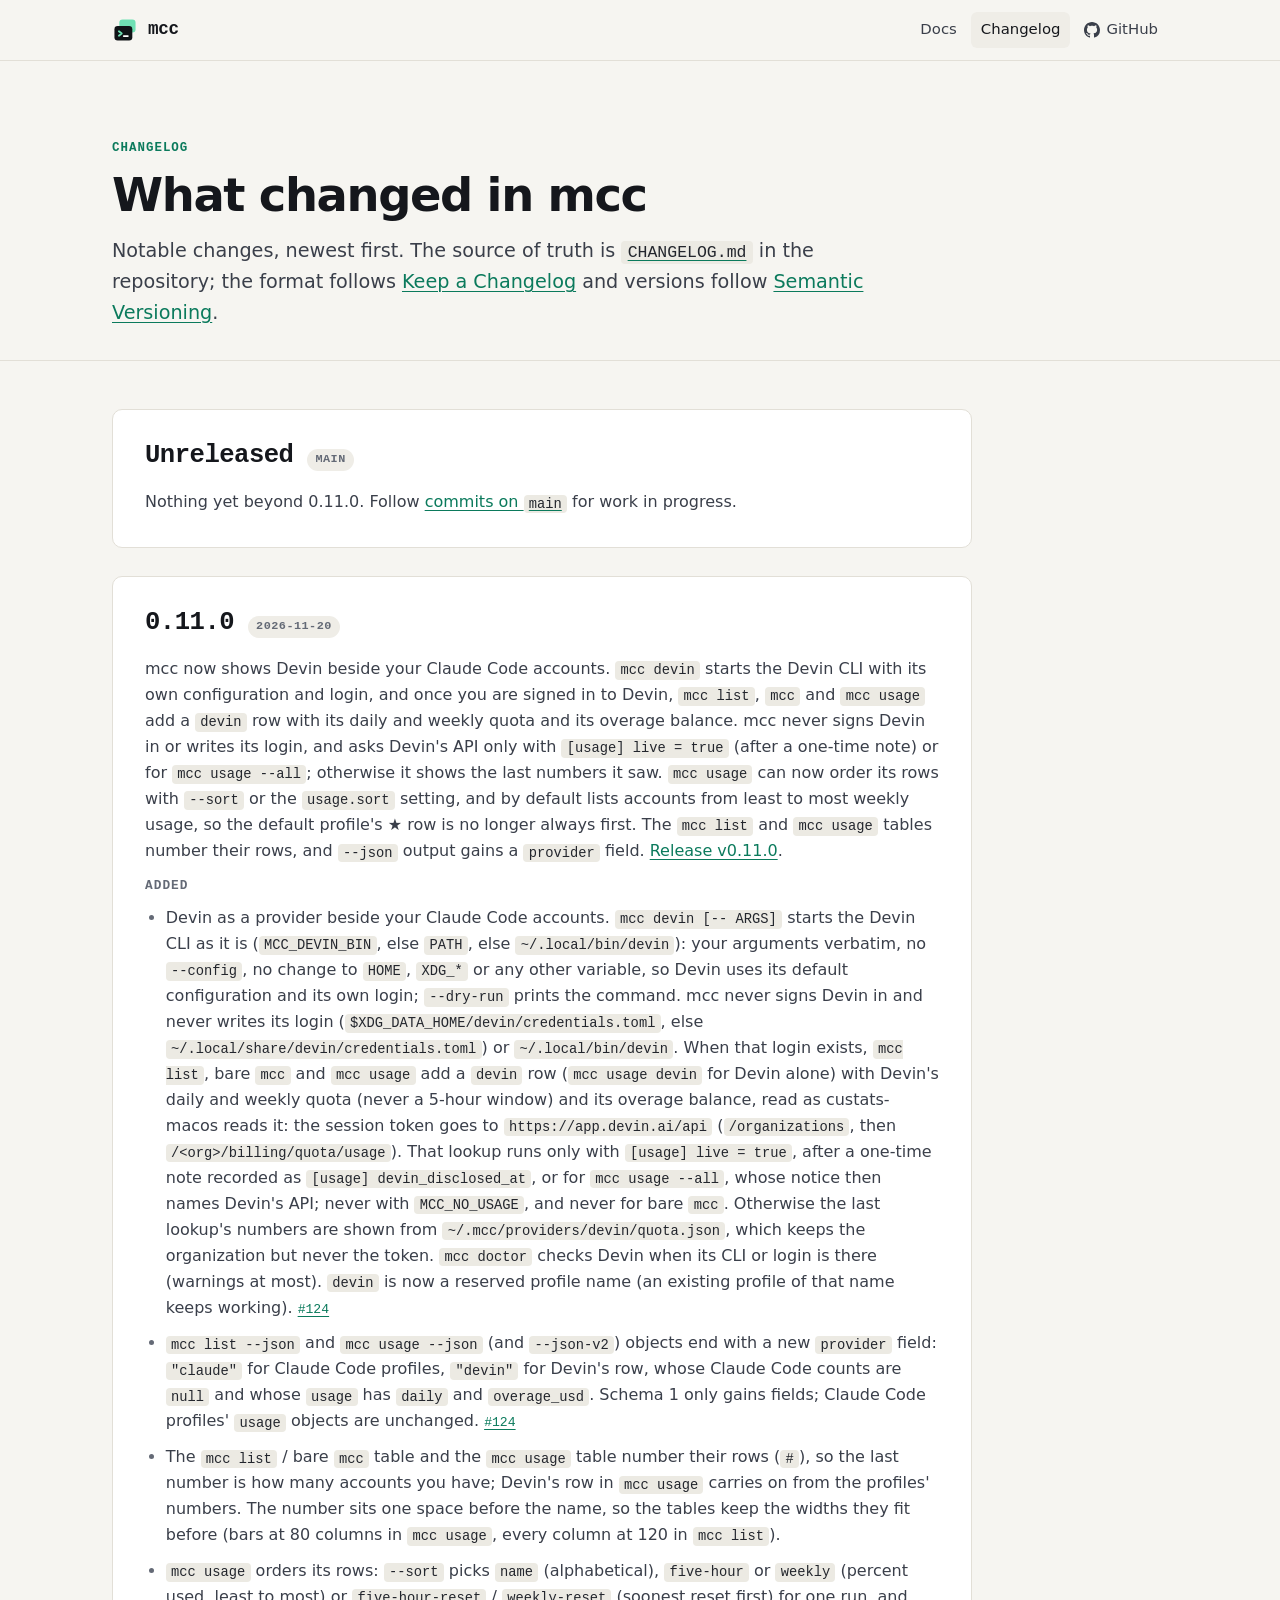
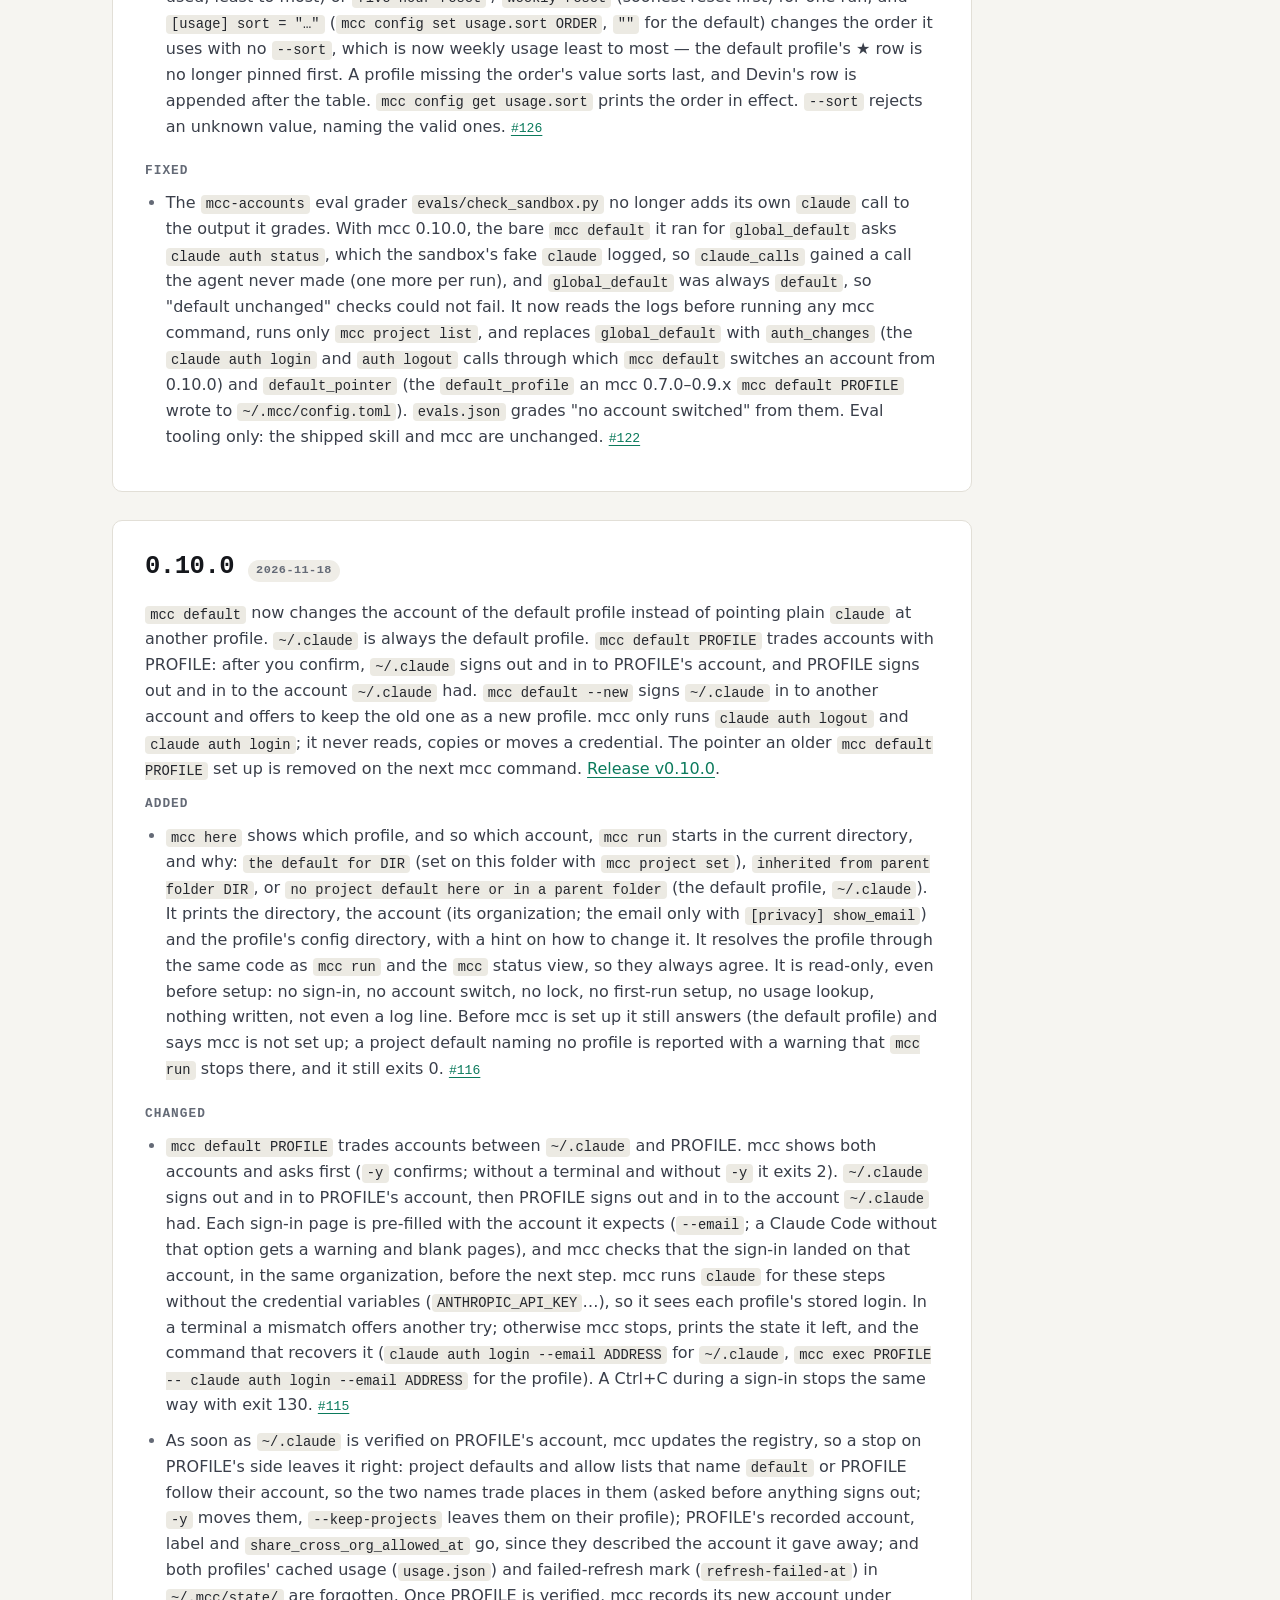
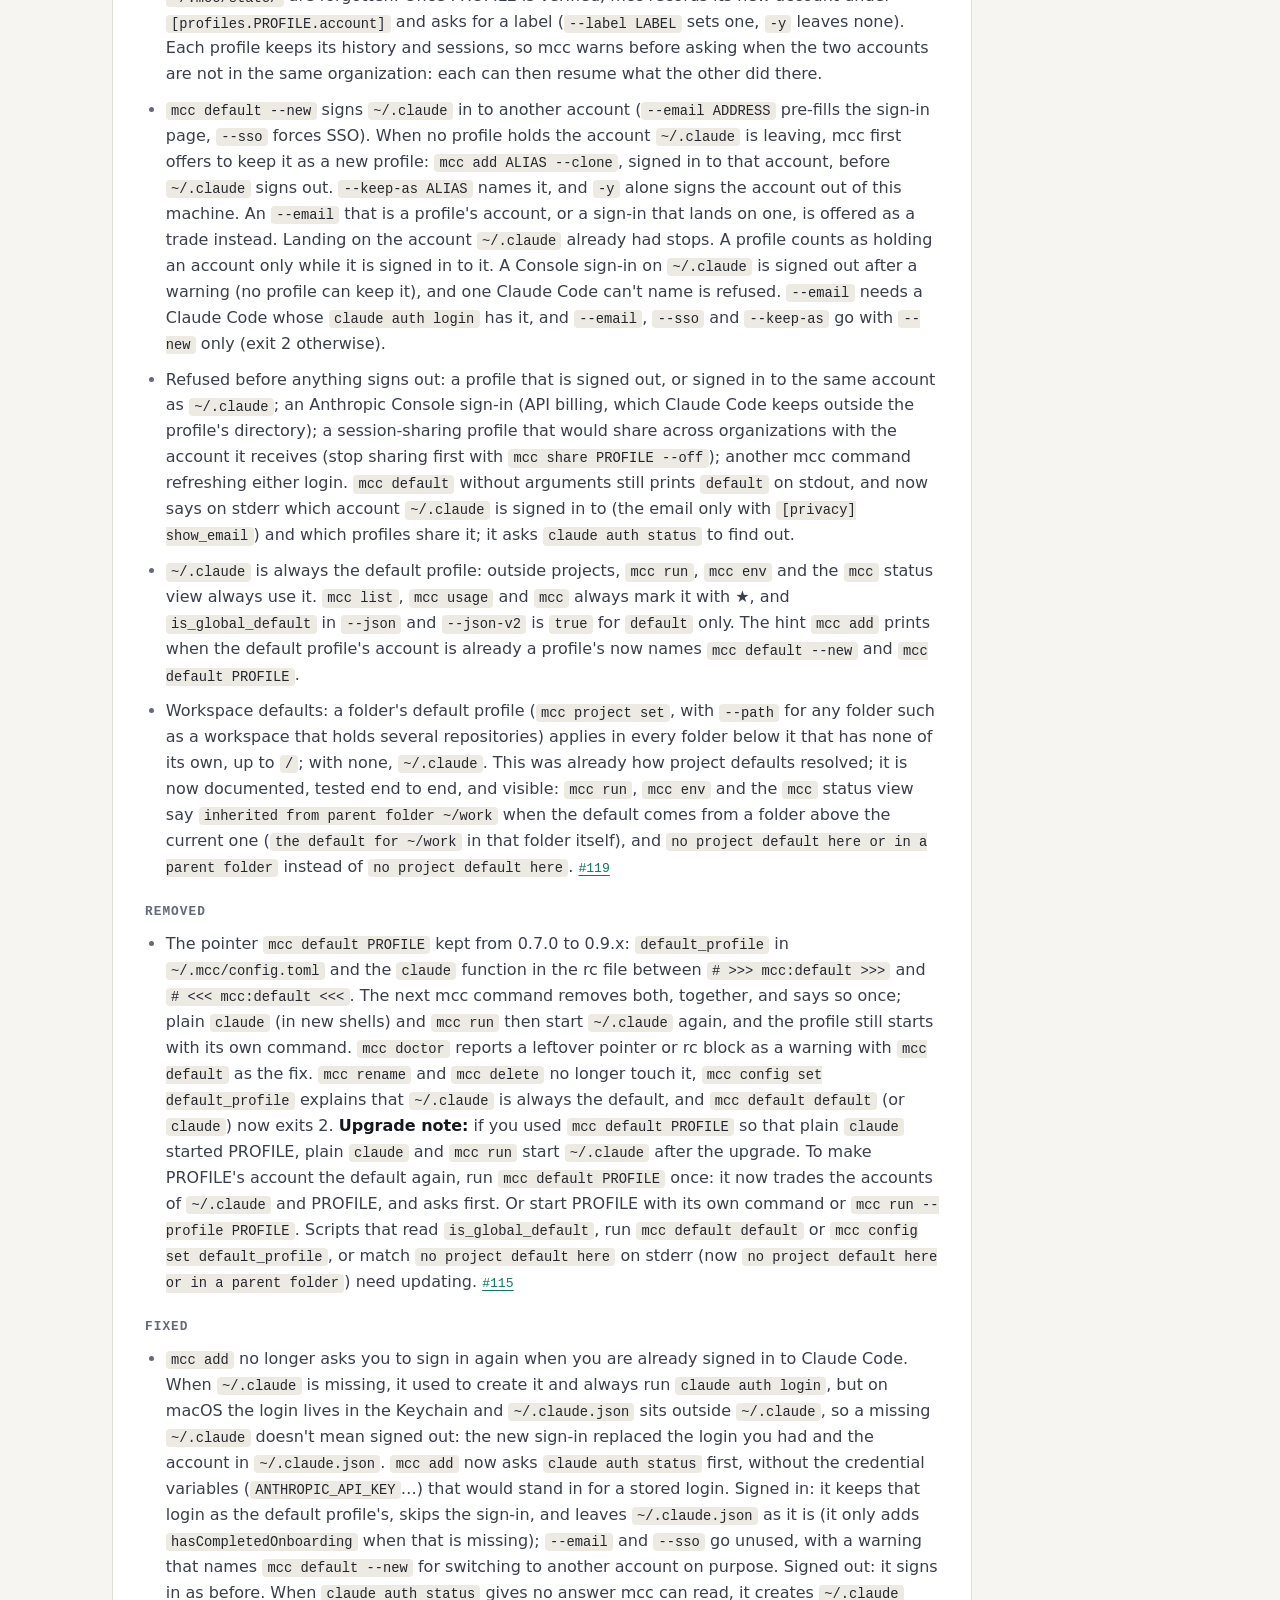
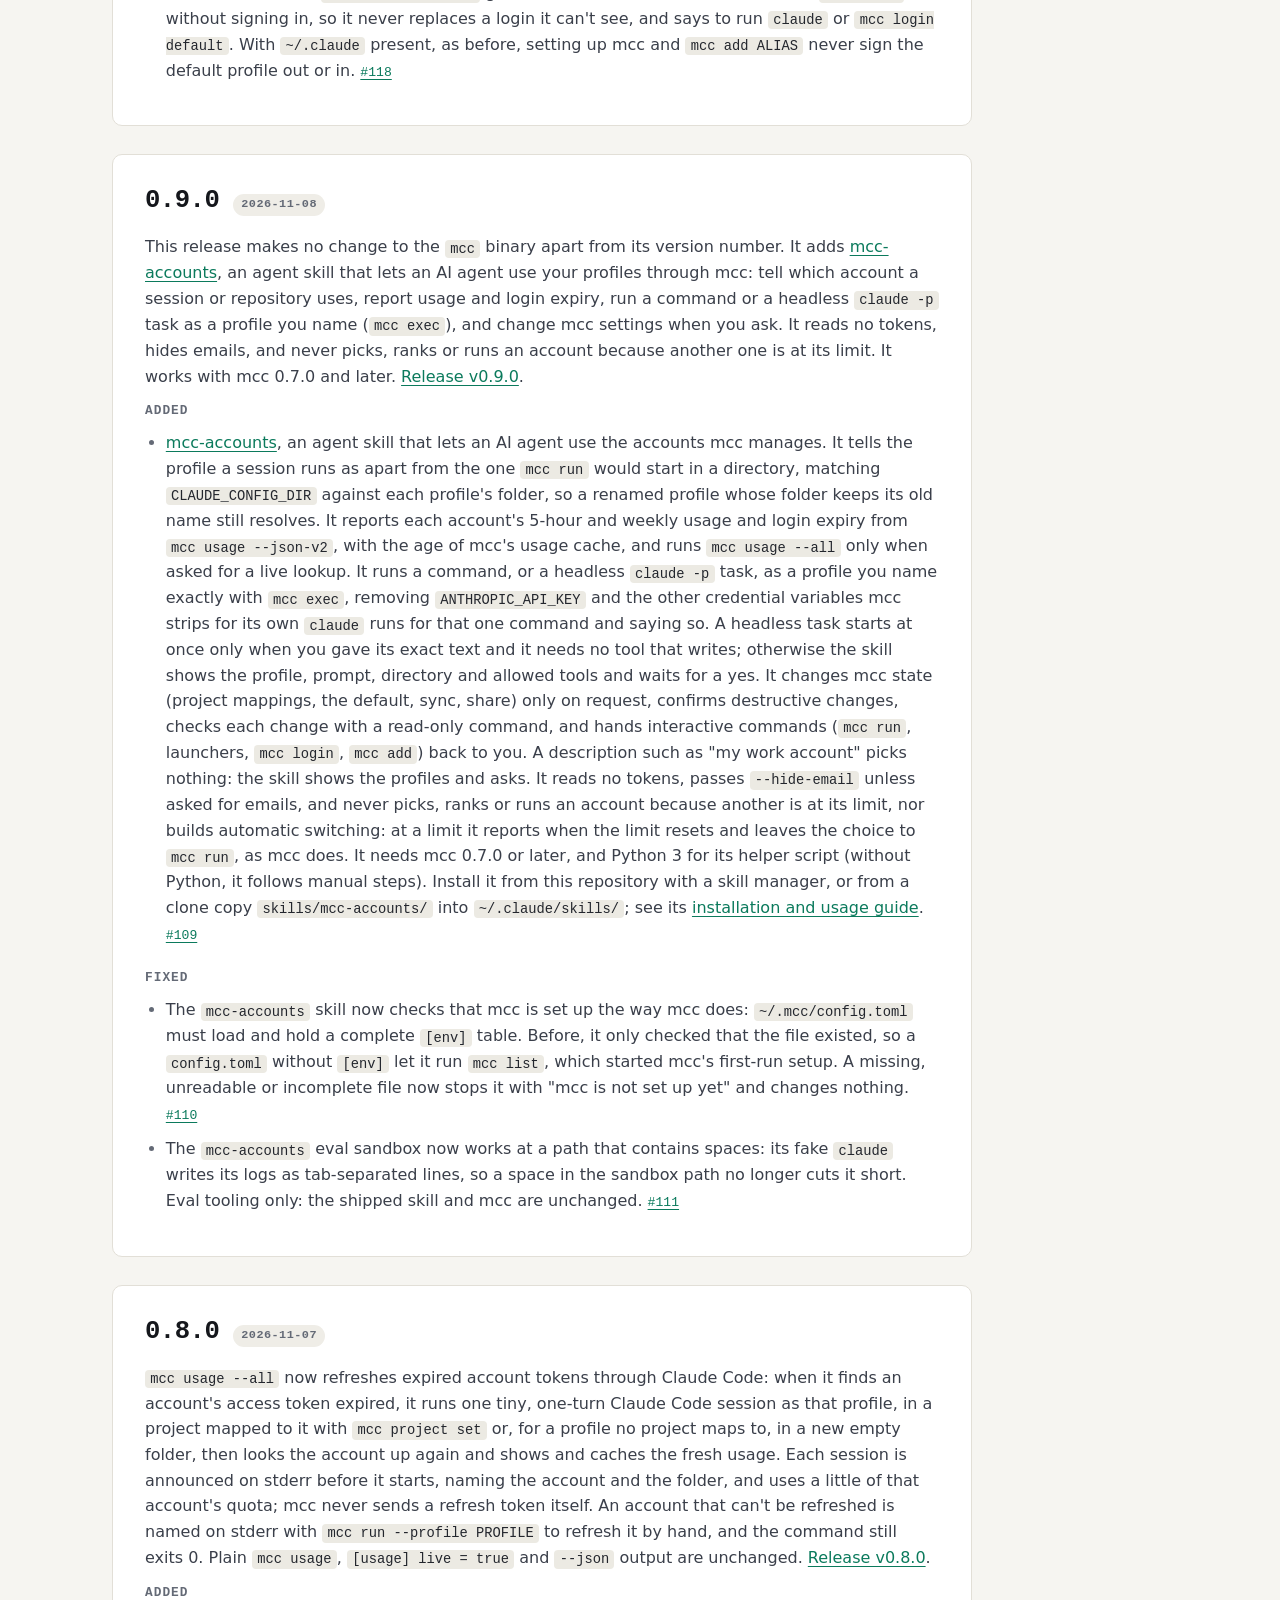
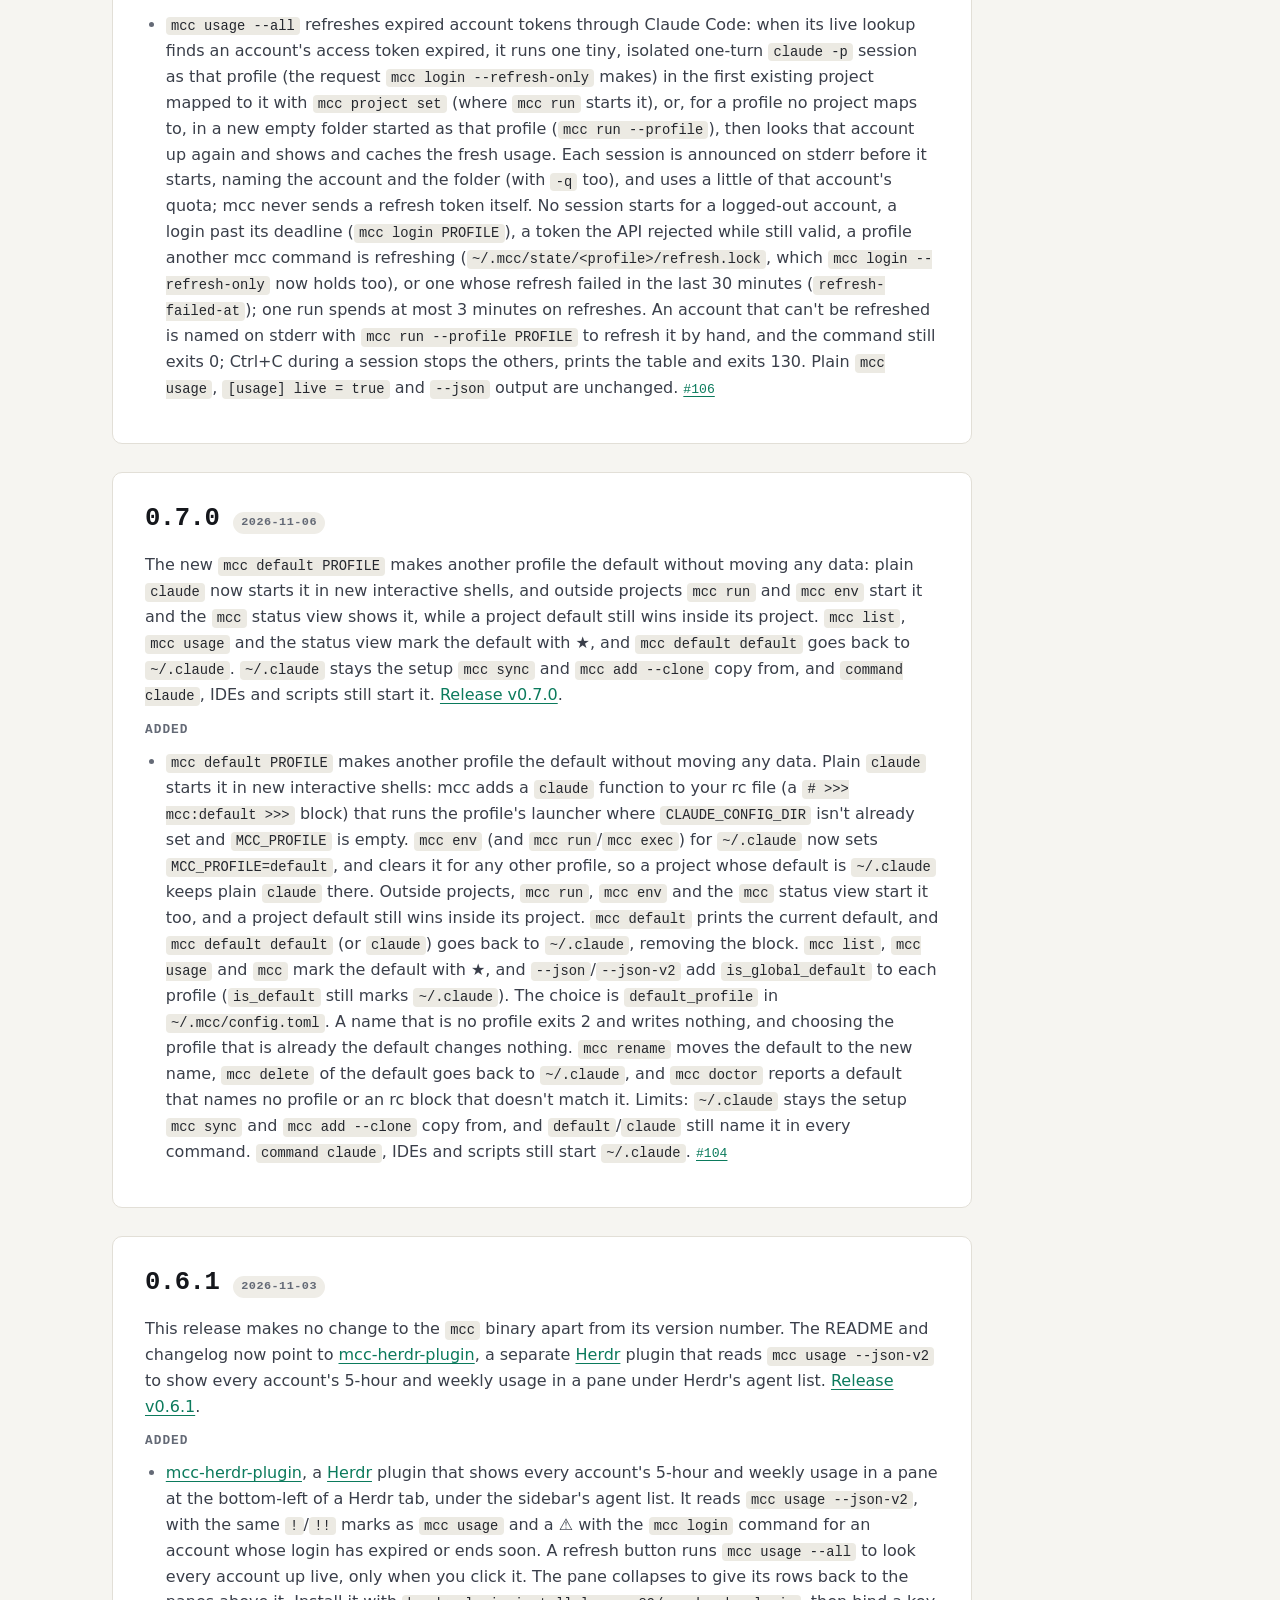
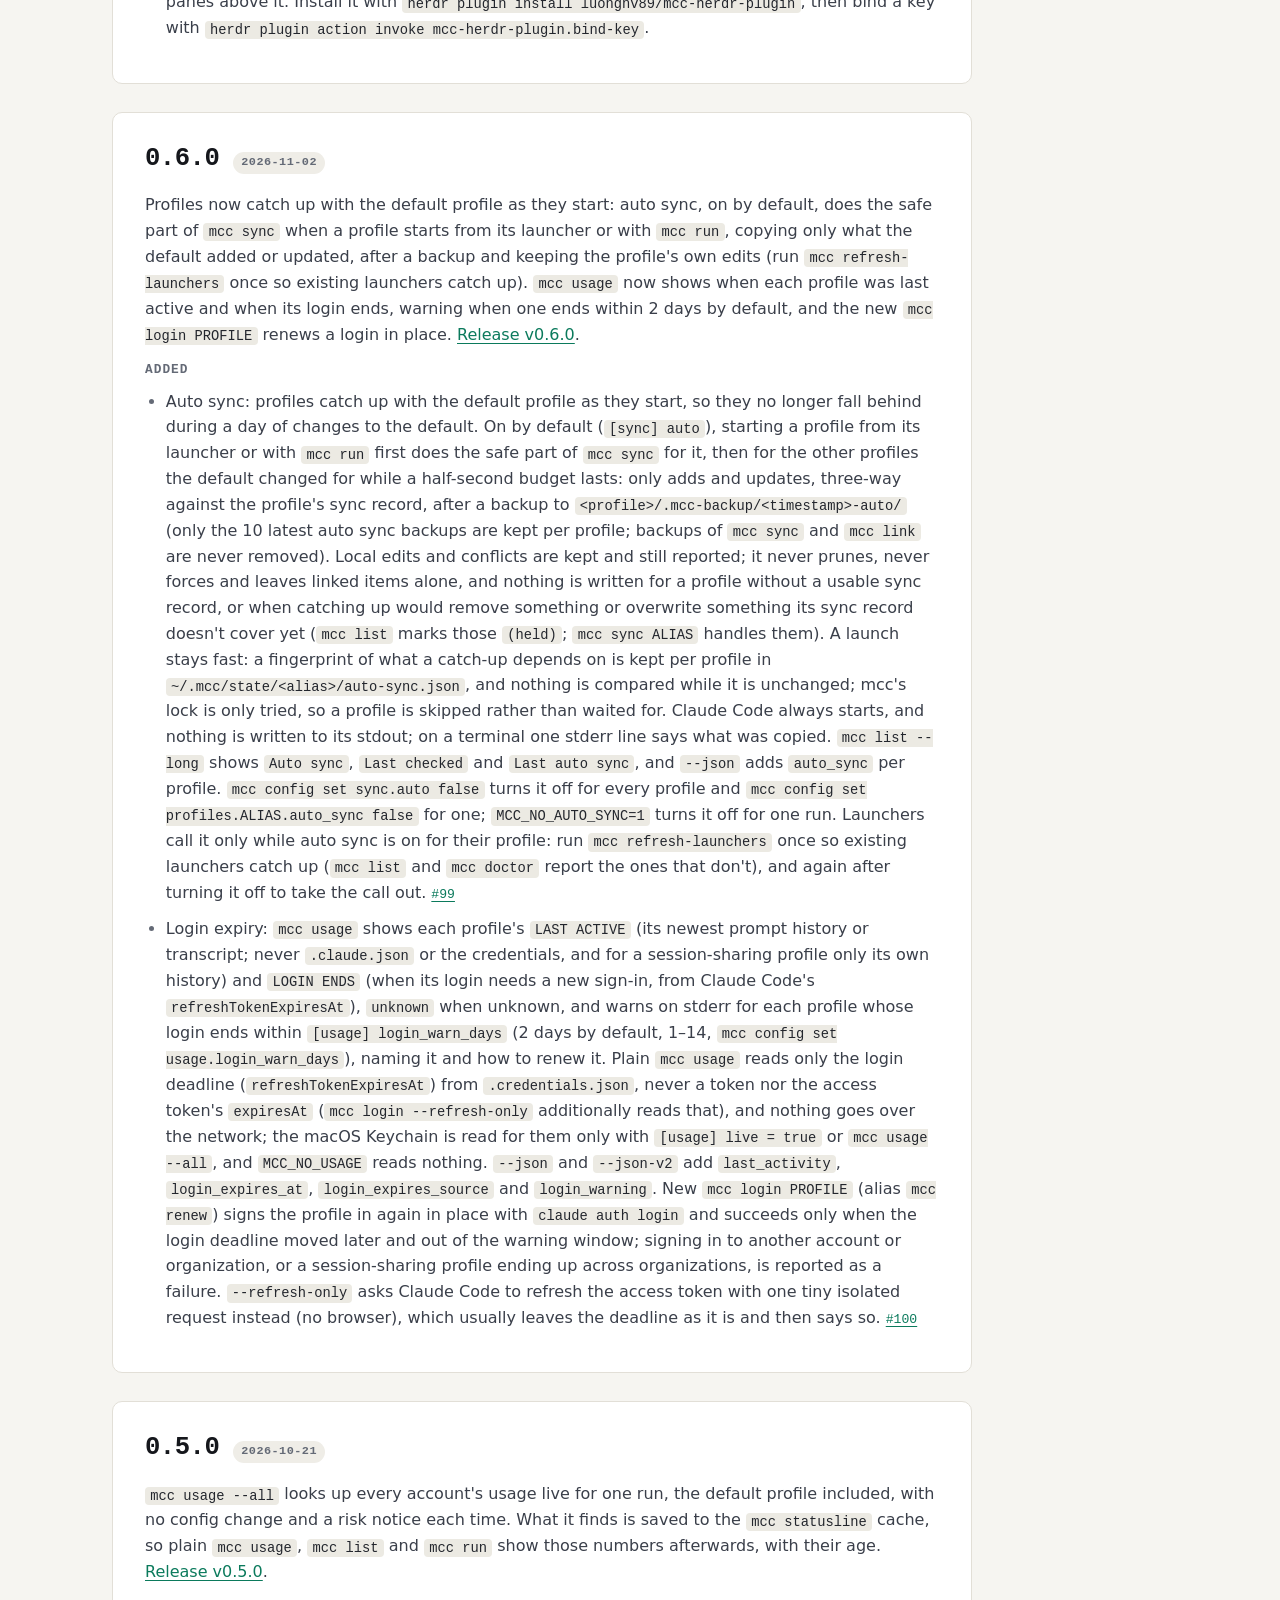
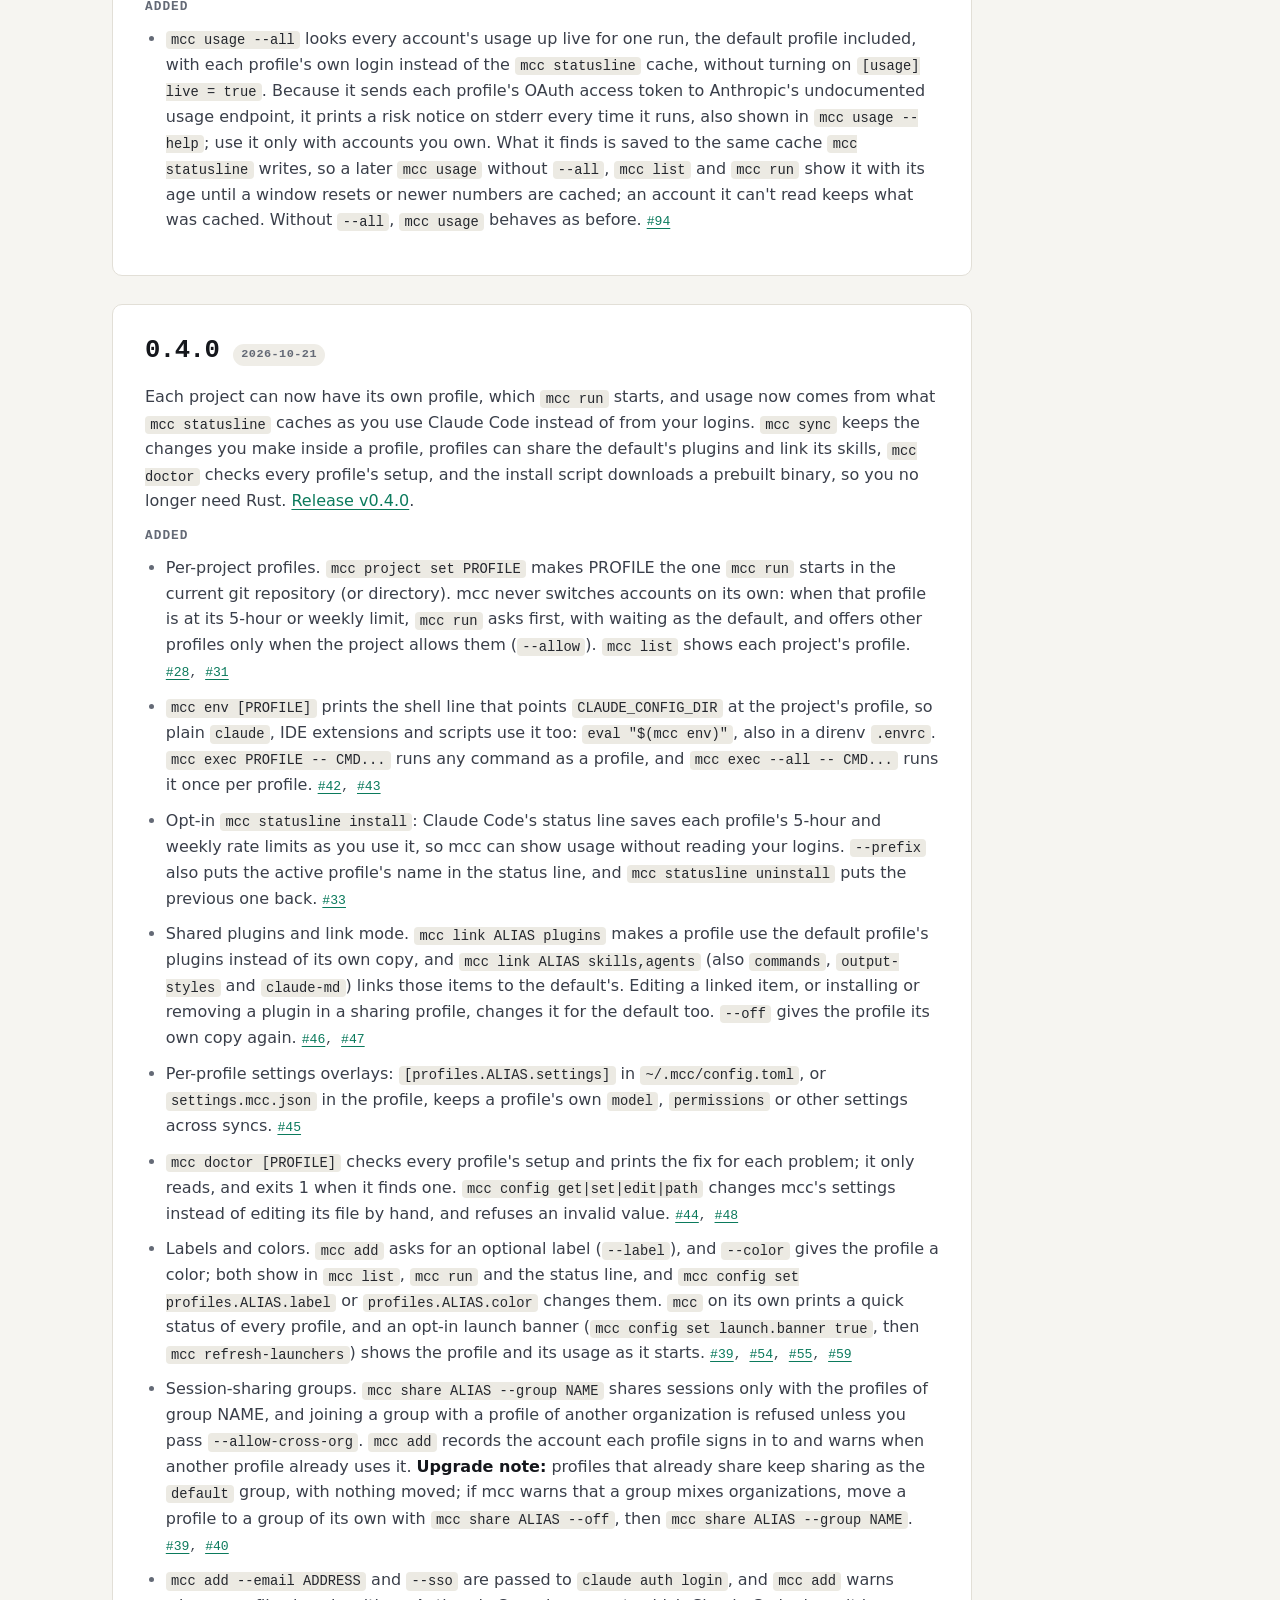
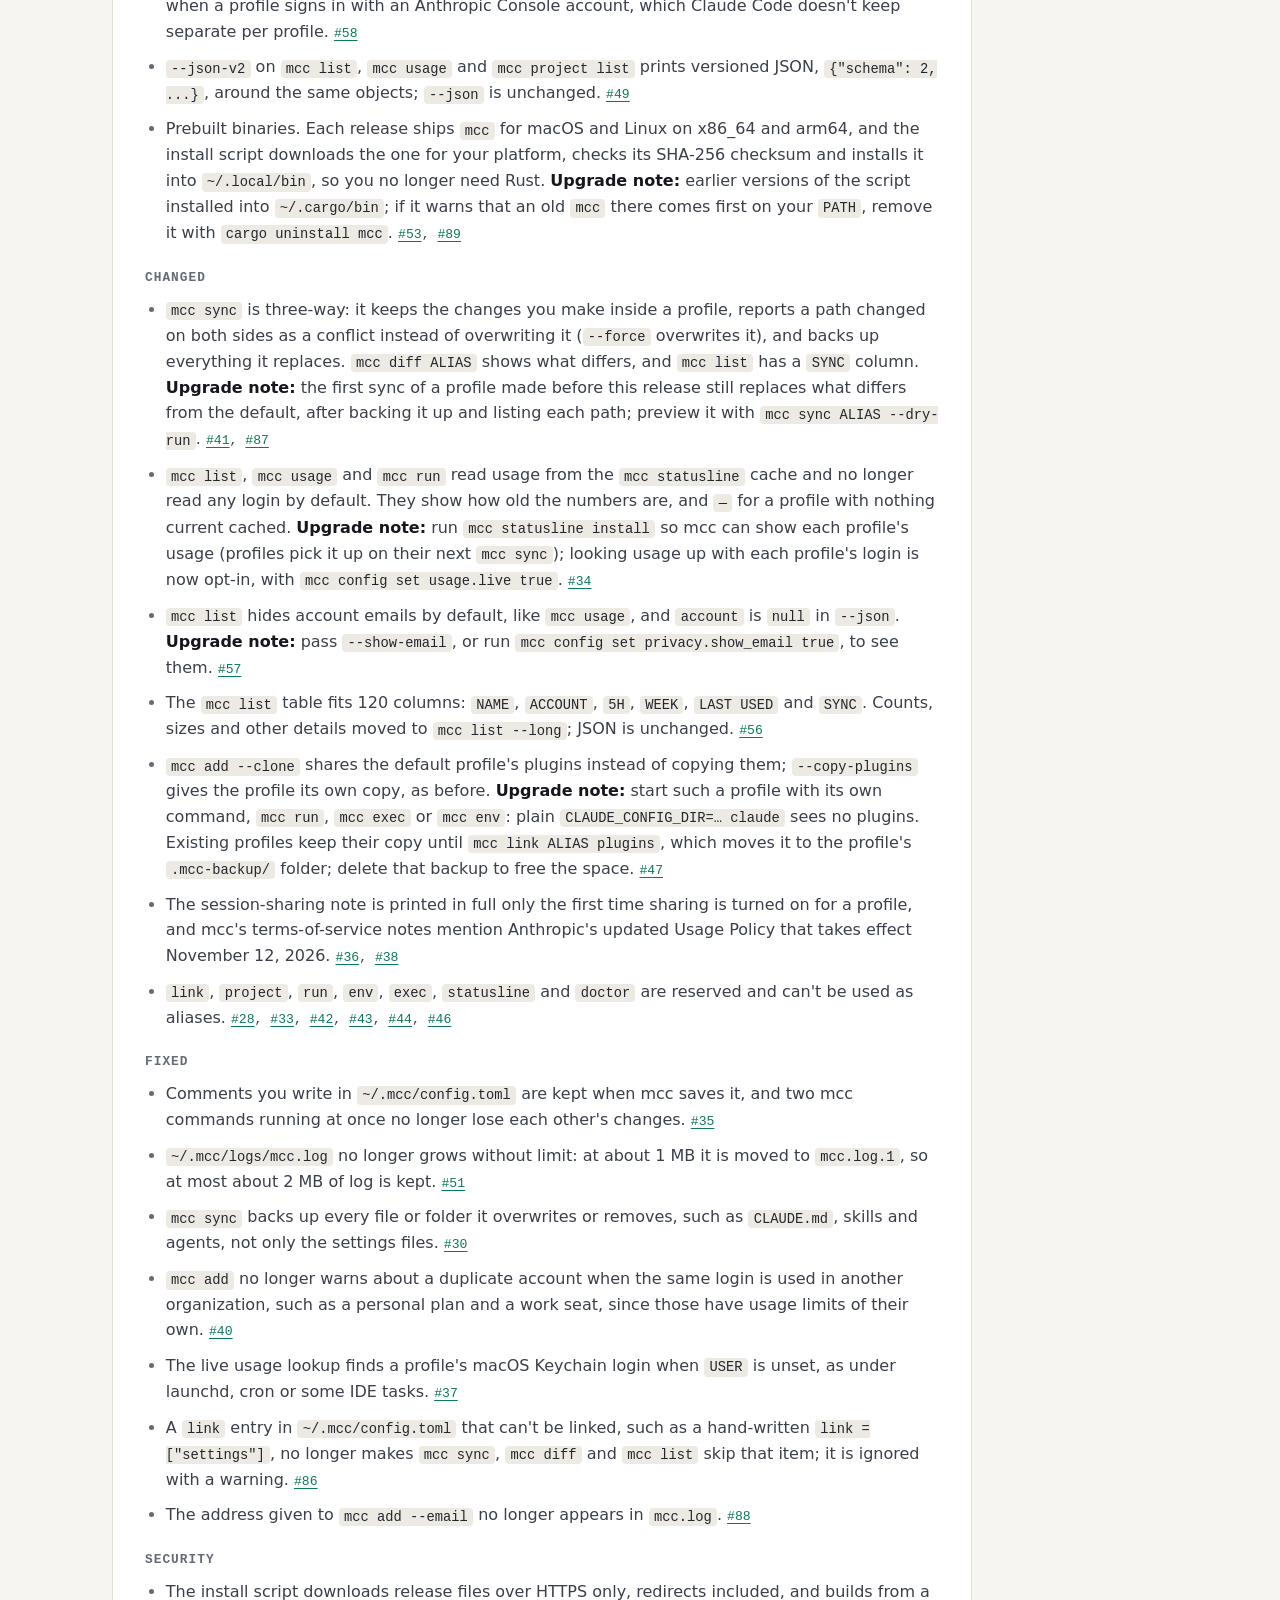
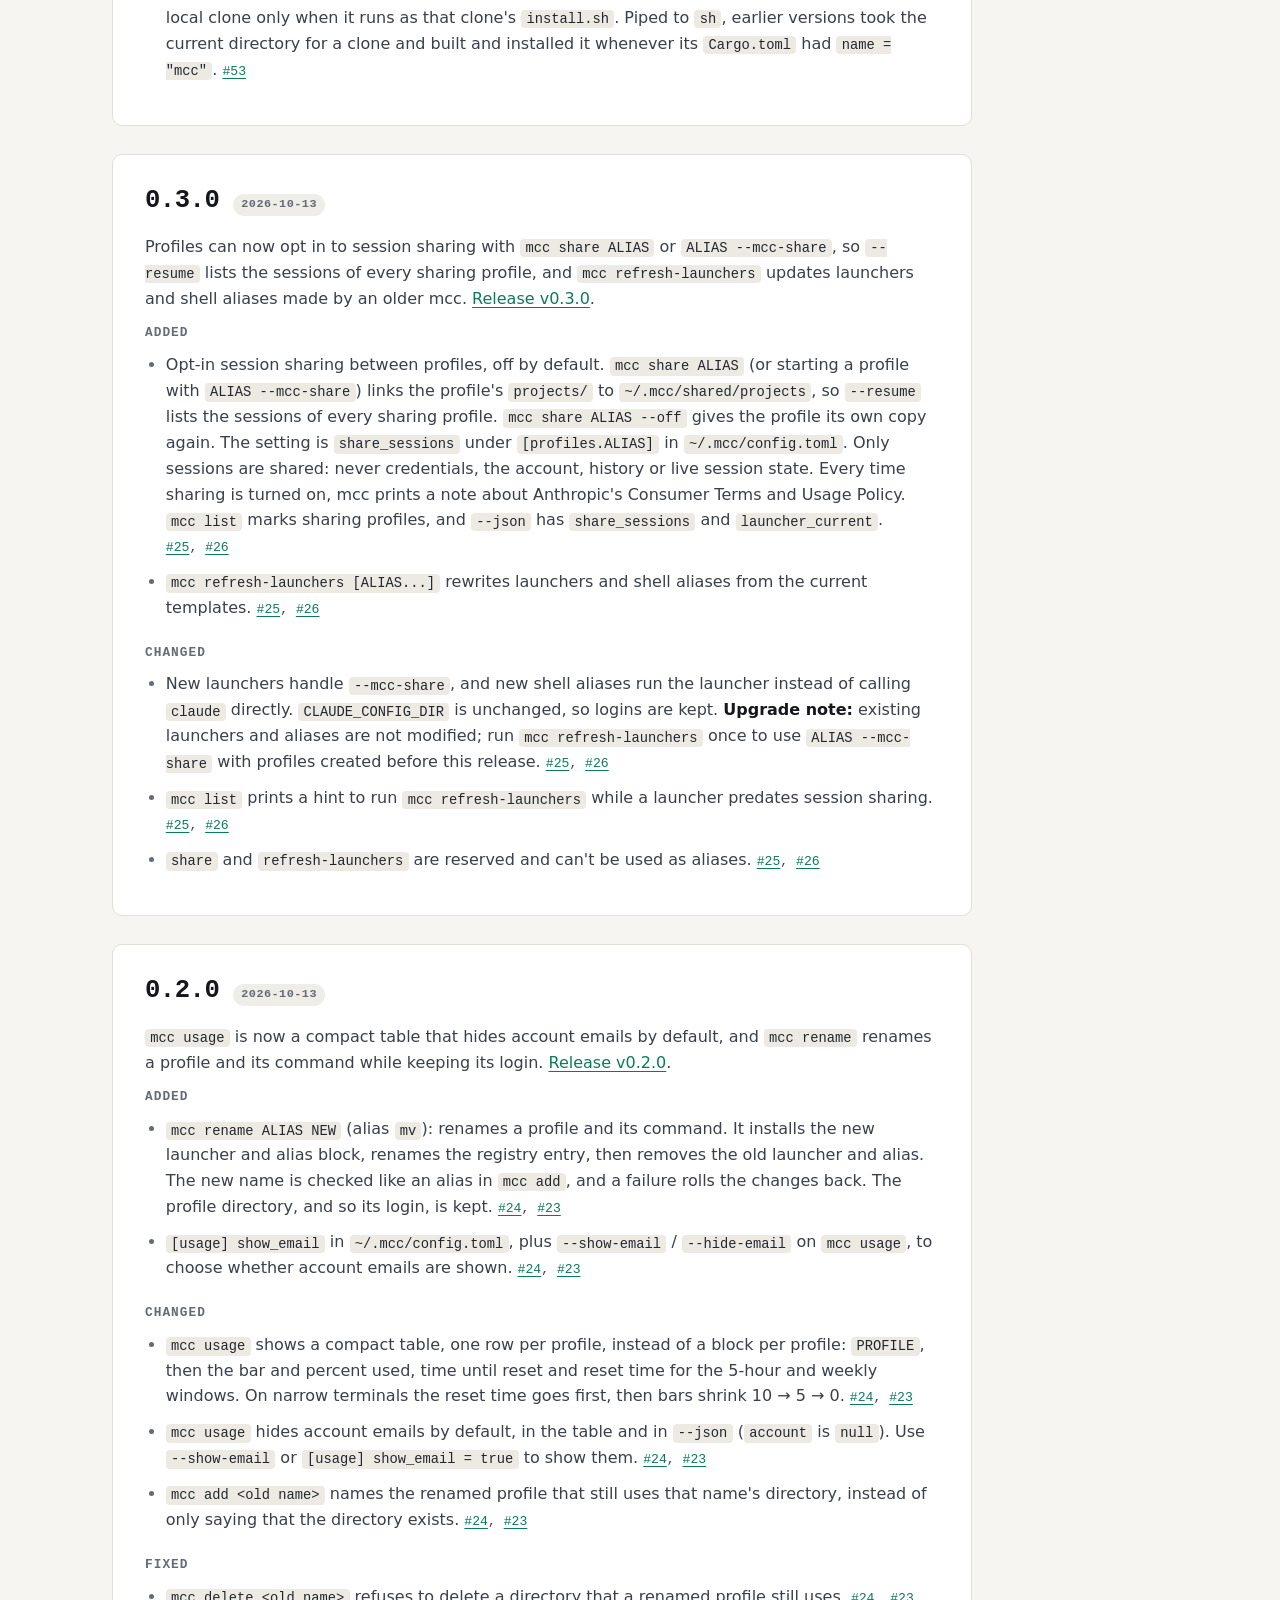
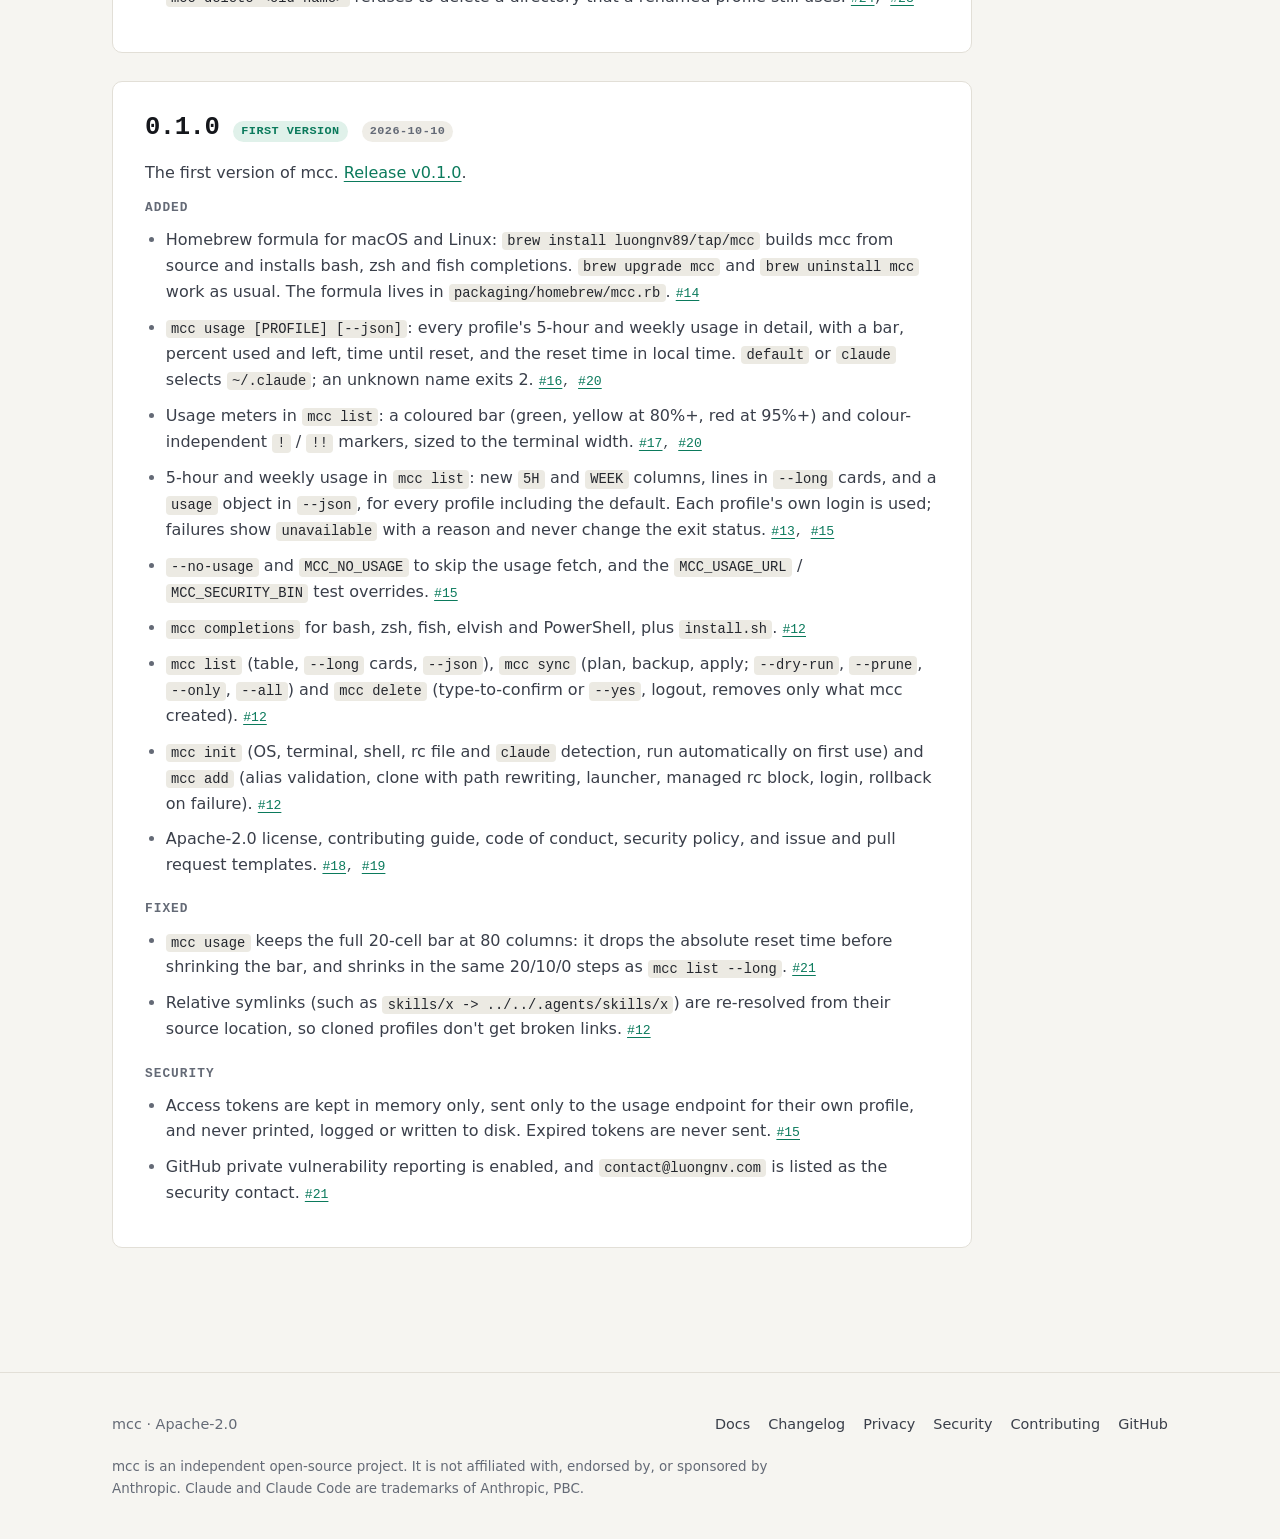
==== commit fbf2df38: "chore(release): v0.11.0" ====
--- a/docs/changelog.html
+++ b/docs/changelog.html
@@ -52,7 +52,28 @@
           <h2>Unreleased</h2>
           <span class="pill pill-muted">main</span>
         </div>
-        <p style="margin:0">Nothing yet beyond 0.10.0. Follow <a href="https://github.com/luongnv89/mcc/commits/main">commits on <code>main</code></a> for work in progress.</p>
+        <p style="margin:0">Nothing yet beyond 0.11.0. Follow <a href="https://github.com/luongnv89/mcc/commits/main">commits on <code>main</code></a> for work in progress.</p>
+      </article>
+
+      <article class="release" id="v0.11.0">
+        <div class="release-head">
+          <h2>0.11.0</h2>
+          <span class="pill pill-muted">2026-11-20</span>
+        </div>
+        <p>mcc now shows Devin beside your Claude Code accounts. <code>mcc devin</code> starts the Devin CLI with its own configuration and login, and once you are signed in to Devin, <code>mcc list</code>, <code>mcc</code> and <code>mcc usage</code> add a <code>devin</code> row with its daily and weekly quota and its overage balance. mcc never signs Devin in or writes its login, and asks Devin's API only with <code>[usage] live = true</code> (after a one-time note) or for <code>mcc usage --all</code>; otherwise it shows the last numbers it saw. <code>mcc usage</code> can now order its rows with <code>--sort</code> or the <code>usage.sort</code> setting, and by default lists accounts from least to most weekly usage, so the default profile's ★ row is no longer always first. The <code>mcc list</code> and <code>mcc usage</code> tables number their rows, and <code>--json</code> output gains a <code>provider</code> field. <a href="https://github.com/luongnv89/mcc/releases/tag/v0.11.0">Release v0.11.0</a>.</p>
+
+        <h3>Added</h3>
+        <ul>
+          <li>Devin as a provider beside your Claude Code accounts. <code>mcc devin [-- ARGS]</code> starts the Devin CLI as it is (<code>MCC_DEVIN_BIN</code>, else <code>PATH</code>, else <code>~/.local/bin/devin</code>): your arguments verbatim, no <code>--config</code>, no change to <code>HOME</code>, <code>XDG_*</code> or any other variable, so Devin uses its default configuration and its own login; <code>--dry-run</code> prints the command. mcc never signs Devin in and never writes its login (<code>$XDG_DATA_HOME/devin/credentials.toml</code>, else <code>~/.local/share/devin/credentials.toml</code>) or <code>~/.local/bin/devin</code>. When that login exists, <code>mcc list</code>, bare <code>mcc</code> and <code>mcc usage</code> add a <code>devin</code> row (<code>mcc usage devin</code> for Devin alone) with Devin's daily and weekly quota (never a 5-hour window) and its overage balance, read as custats-macos reads it: the session token goes to <code>https://app.devin.ai/api</code> (<code>/organizations</code>, then <code>/&lt;org&gt;/billing/quota/usage</code>). That lookup runs only with <code>[usage] live = true</code>, after a one-time note recorded as <code>[usage] devin_disclosed_at</code>, or for <code>mcc usage --all</code>, whose notice then names Devin's API; never with <code>MCC_NO_USAGE</code>, and never for bare <code>mcc</code>. Otherwise the last lookup's numbers are shown from <code>~/.mcc/providers/devin/quota.json</code>, which keeps the organization but never the token. <code>mcc doctor</code> checks Devin when its CLI or login is there (warnings at most). <code>devin</code> is now a reserved profile name (an existing profile of that name keeps working). <span class="ref"><a href="https://github.com/luongnv89/mcc/issues/124">#124</a></span></li>
+          <li><code>mcc list --json</code> and <code>mcc usage --json</code> (and <code>--json-v2</code>) objects end with a new <code>provider</code> field: <code>"claude"</code> for Claude Code profiles, <code>"devin"</code> for Devin's row, whose Claude Code counts are <code>null</code> and whose <code>usage</code> has <code>daily</code> and <code>overage_usd</code>. Schema 1 only gains fields; Claude Code profiles' <code>usage</code> objects are unchanged. <span class="ref"><a href="https://github.com/luongnv89/mcc/issues/124">#124</a></span></li>
+          <li>The <code>mcc list</code> / bare <code>mcc</code> table and the <code>mcc usage</code> table number their rows (<code>#</code>), so the last number is how many accounts you have; Devin's row in <code>mcc usage</code> carries on from the profiles' numbers. The number sits one space before the name, so the tables keep the widths they fit before (bars at 80 columns in <code>mcc usage</code>, every column at 120 in <code>mcc list</code>).</li>
+          <li><code>mcc usage</code> orders its rows: <code>--sort</code> picks <code>name</code> (alphabetical), <code>five-hour</code> or <code>weekly</code> (percent used, least to most) or <code>five-hour-reset</code> / <code>weekly-reset</code> (soonest reset first) for one run, and <code>[usage] sort = "…"</code> (<code>mcc config set usage.sort ORDER</code>, <code>""</code> for the default) changes the order it uses with no <code>--sort</code>, which is now weekly usage least to most — the default profile's ★ row is no longer pinned first. A profile missing the order's value sorts last, and Devin's row is appended after the table. <code>mcc config get usage.sort</code> prints the order in effect. <code>--sort</code> rejects an unknown value, naming the valid ones. <span class="ref"><a href="https://github.com/luongnv89/mcc/issues/126">#126</a></span></li>
+        </ul>
+
+        <h3>Fixed</h3>
+        <ul>
+          <li>The <code>mcc-accounts</code> eval grader <code>evals/check_sandbox.py</code> no longer adds its own <code>claude</code> call to the output it grades. With mcc 0.10.0, the bare <code>mcc default</code> it ran for <code>global_default</code> asks <code>claude auth status</code>, which the sandbox's fake <code>claude</code> logged, so <code>claude_calls</code> gained a call the agent never made (one more per run), and <code>global_default</code> was always <code>default</code>, so "default unchanged" checks could not fail. It now reads the logs before running any mcc command, runs only <code>mcc project list</code>, and replaces <code>global_default</code> with <code>auth_changes</code> (the <code>claude auth login</code> and <code>auth logout</code> calls through which <code>mcc default</code> switches an account from 0.10.0) and <code>default_pointer</code> (the <code>default_profile</code> an mcc 0.7.0–0.9.x <code>mcc default PROFILE</code> wrote to <code>~/.mcc/config.toml</code>). <code>evals.json</code> grades "no account switched" from them. Eval tooling only: the shipped skill and mcc are unchanged. <span class="ref"><a href="https://github.com/luongnv89/mcc/issues/122">#122</a></span></li>
+        </ul>
       </article>
 
       <article class="release" id="v0.10.0">
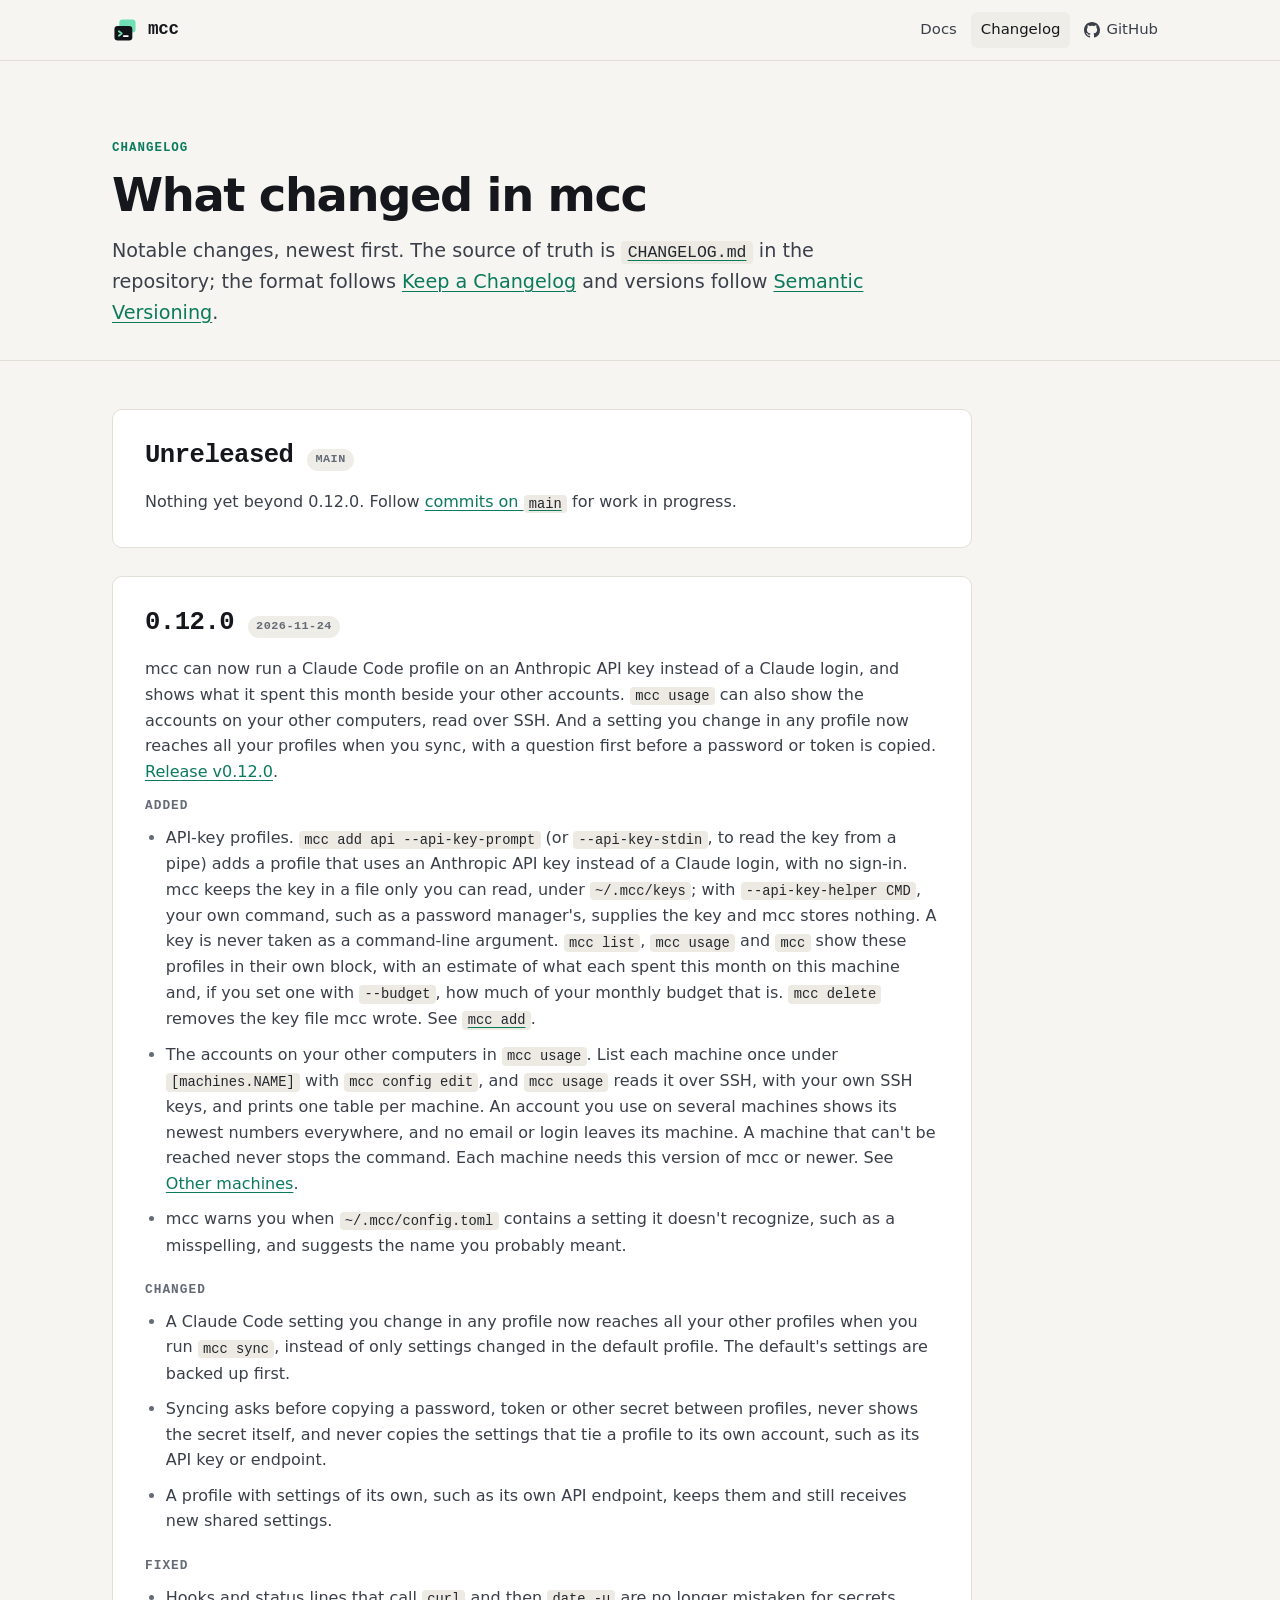
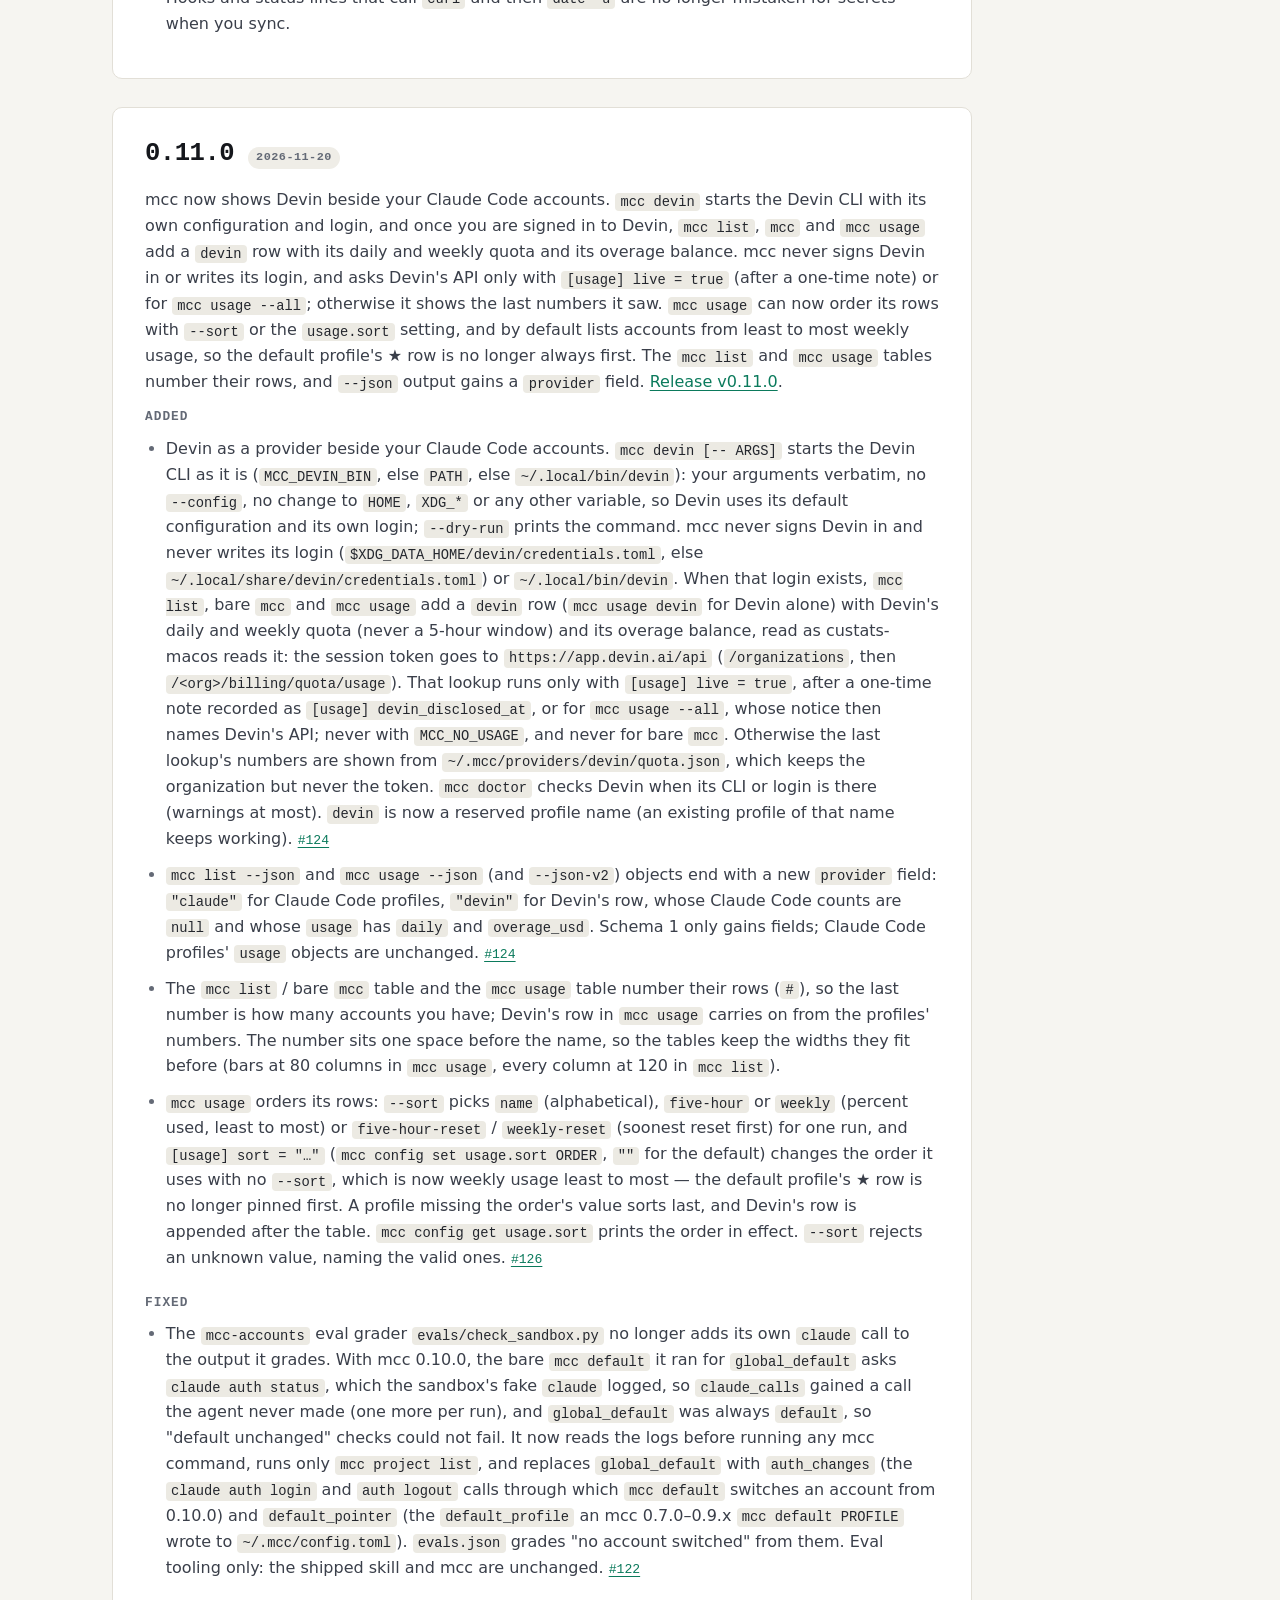
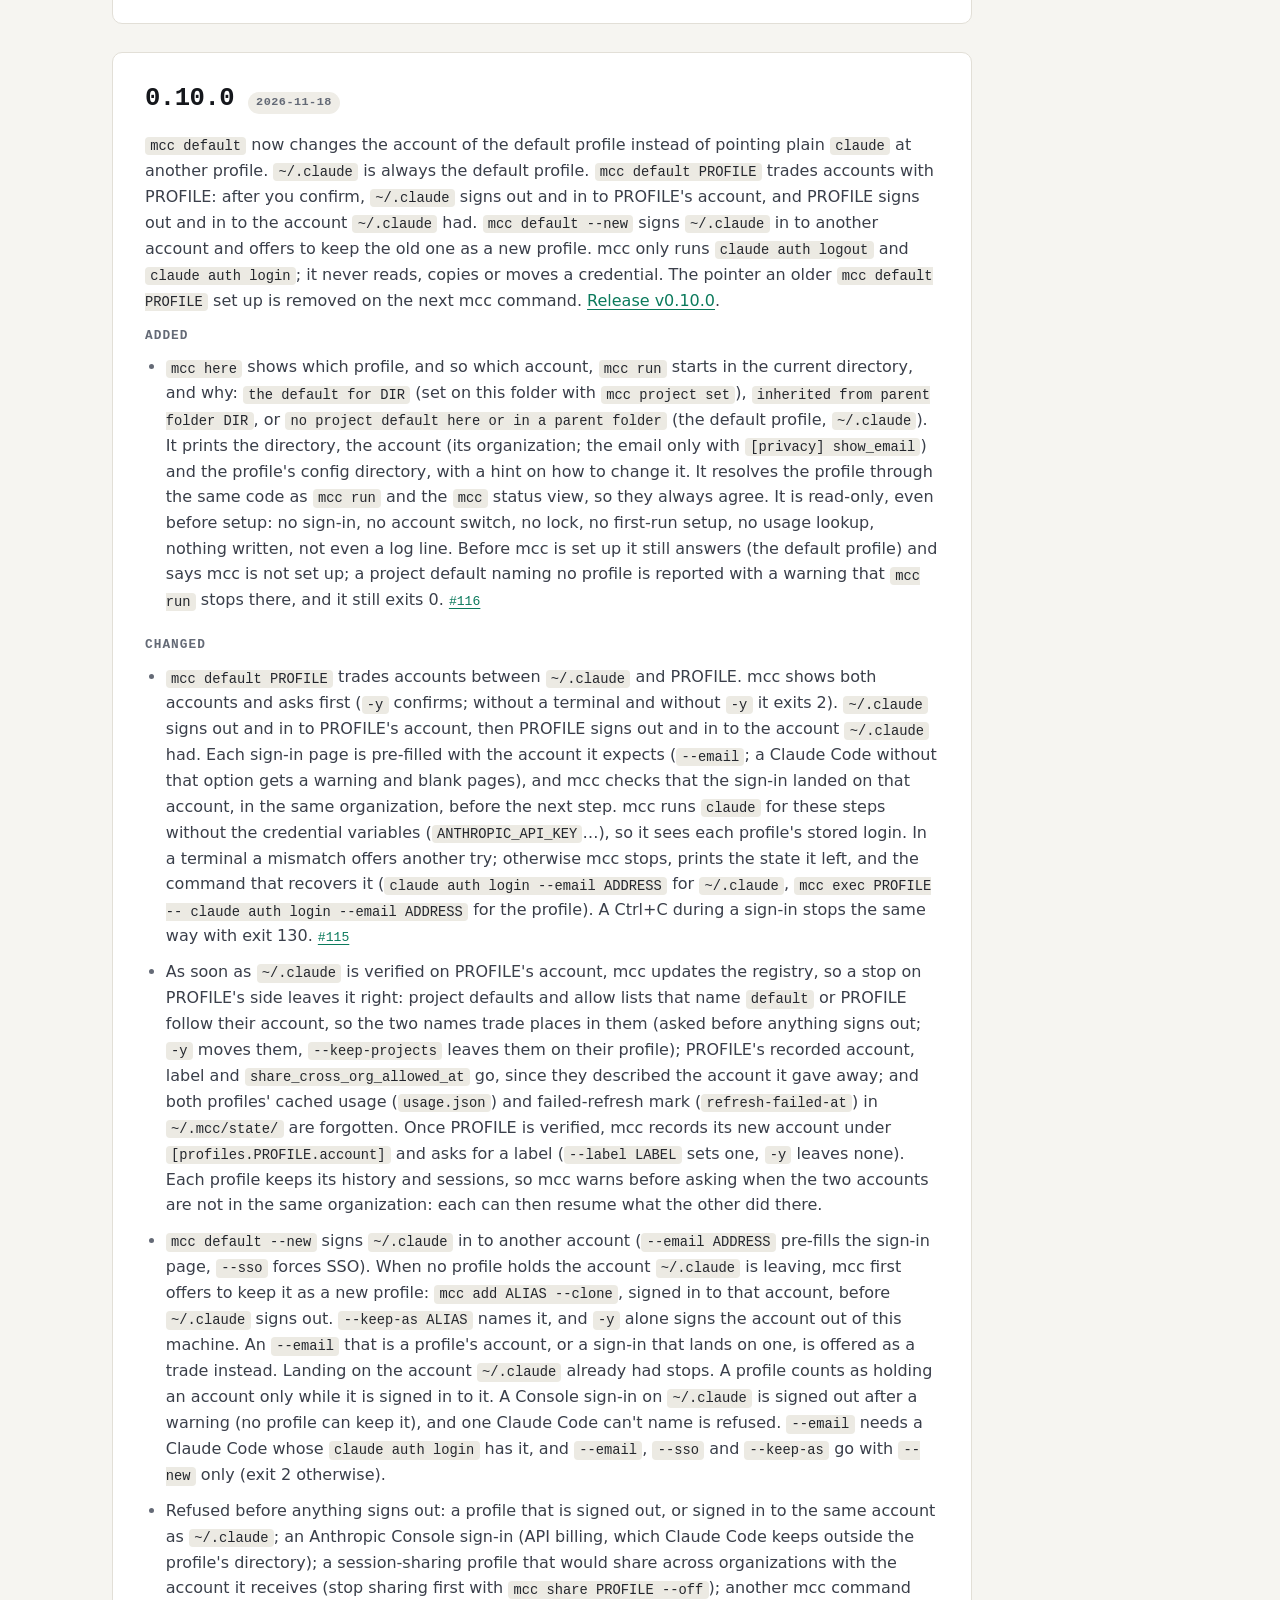
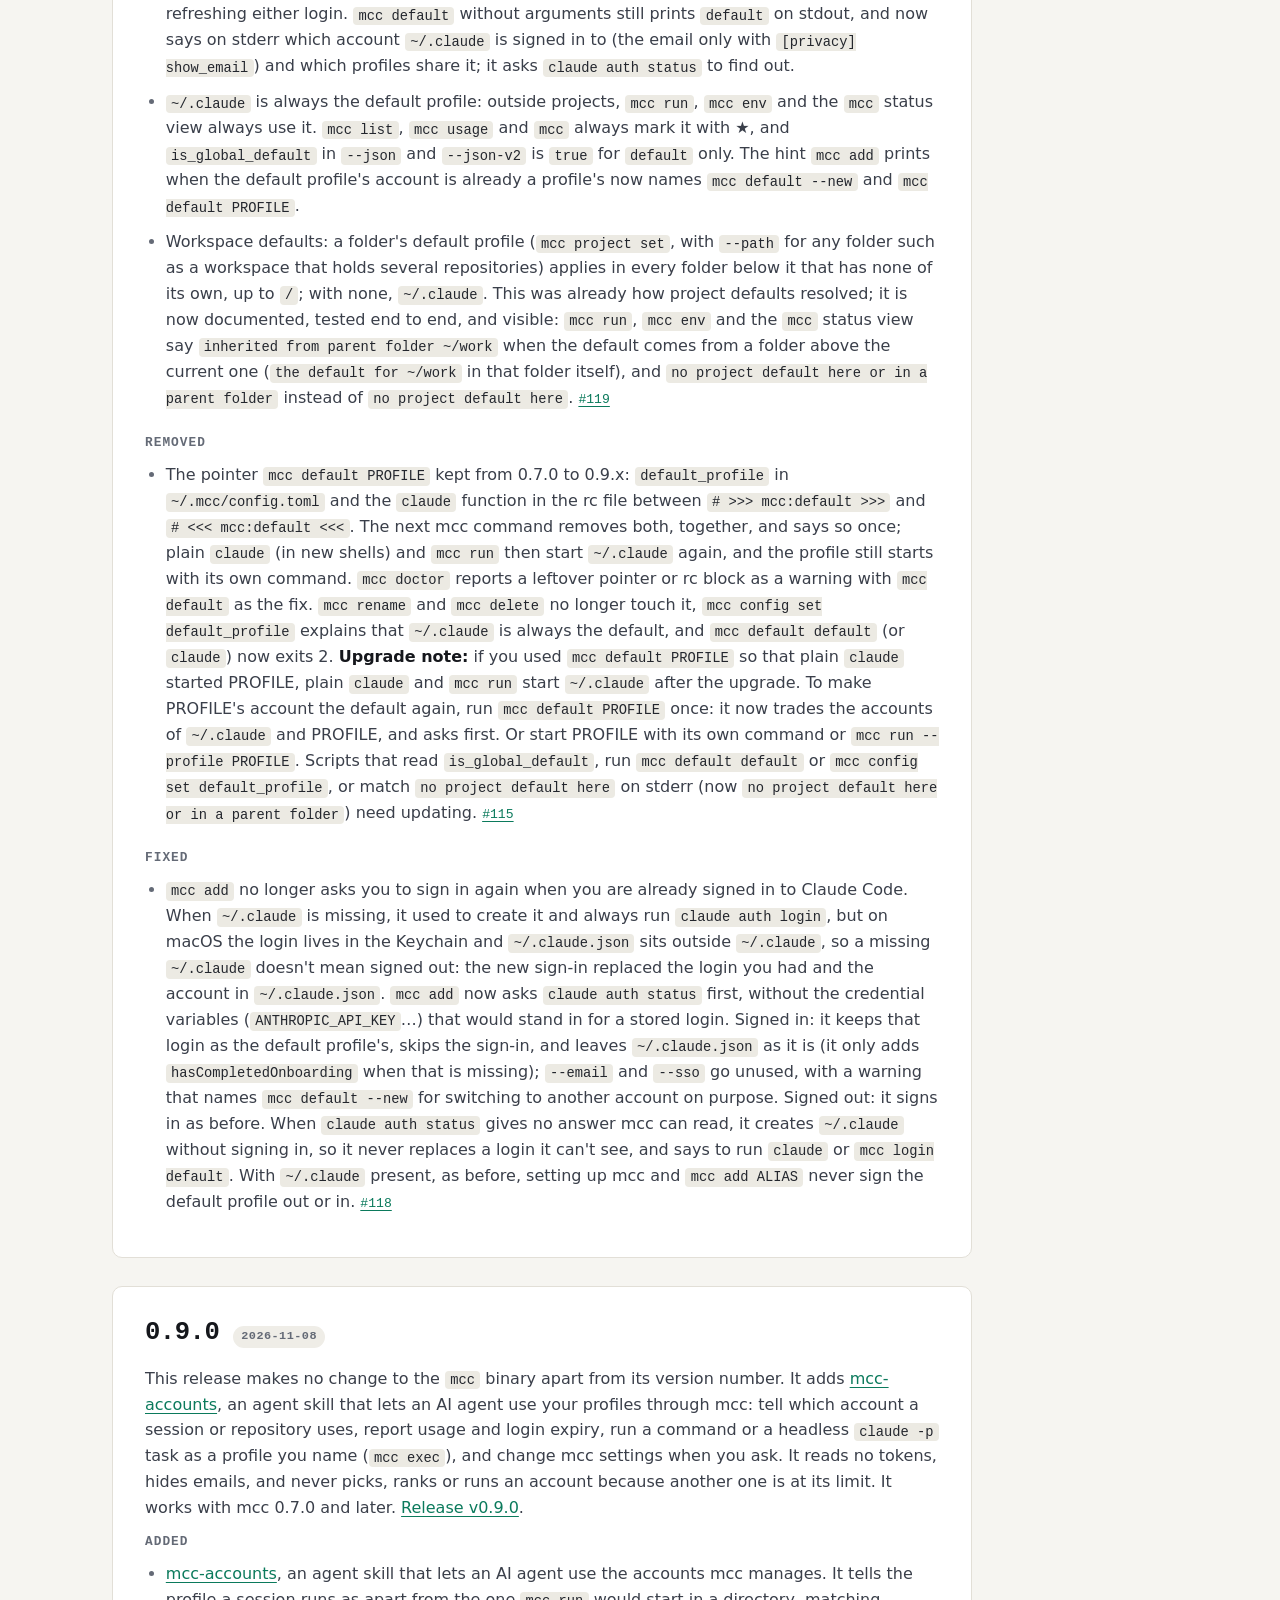
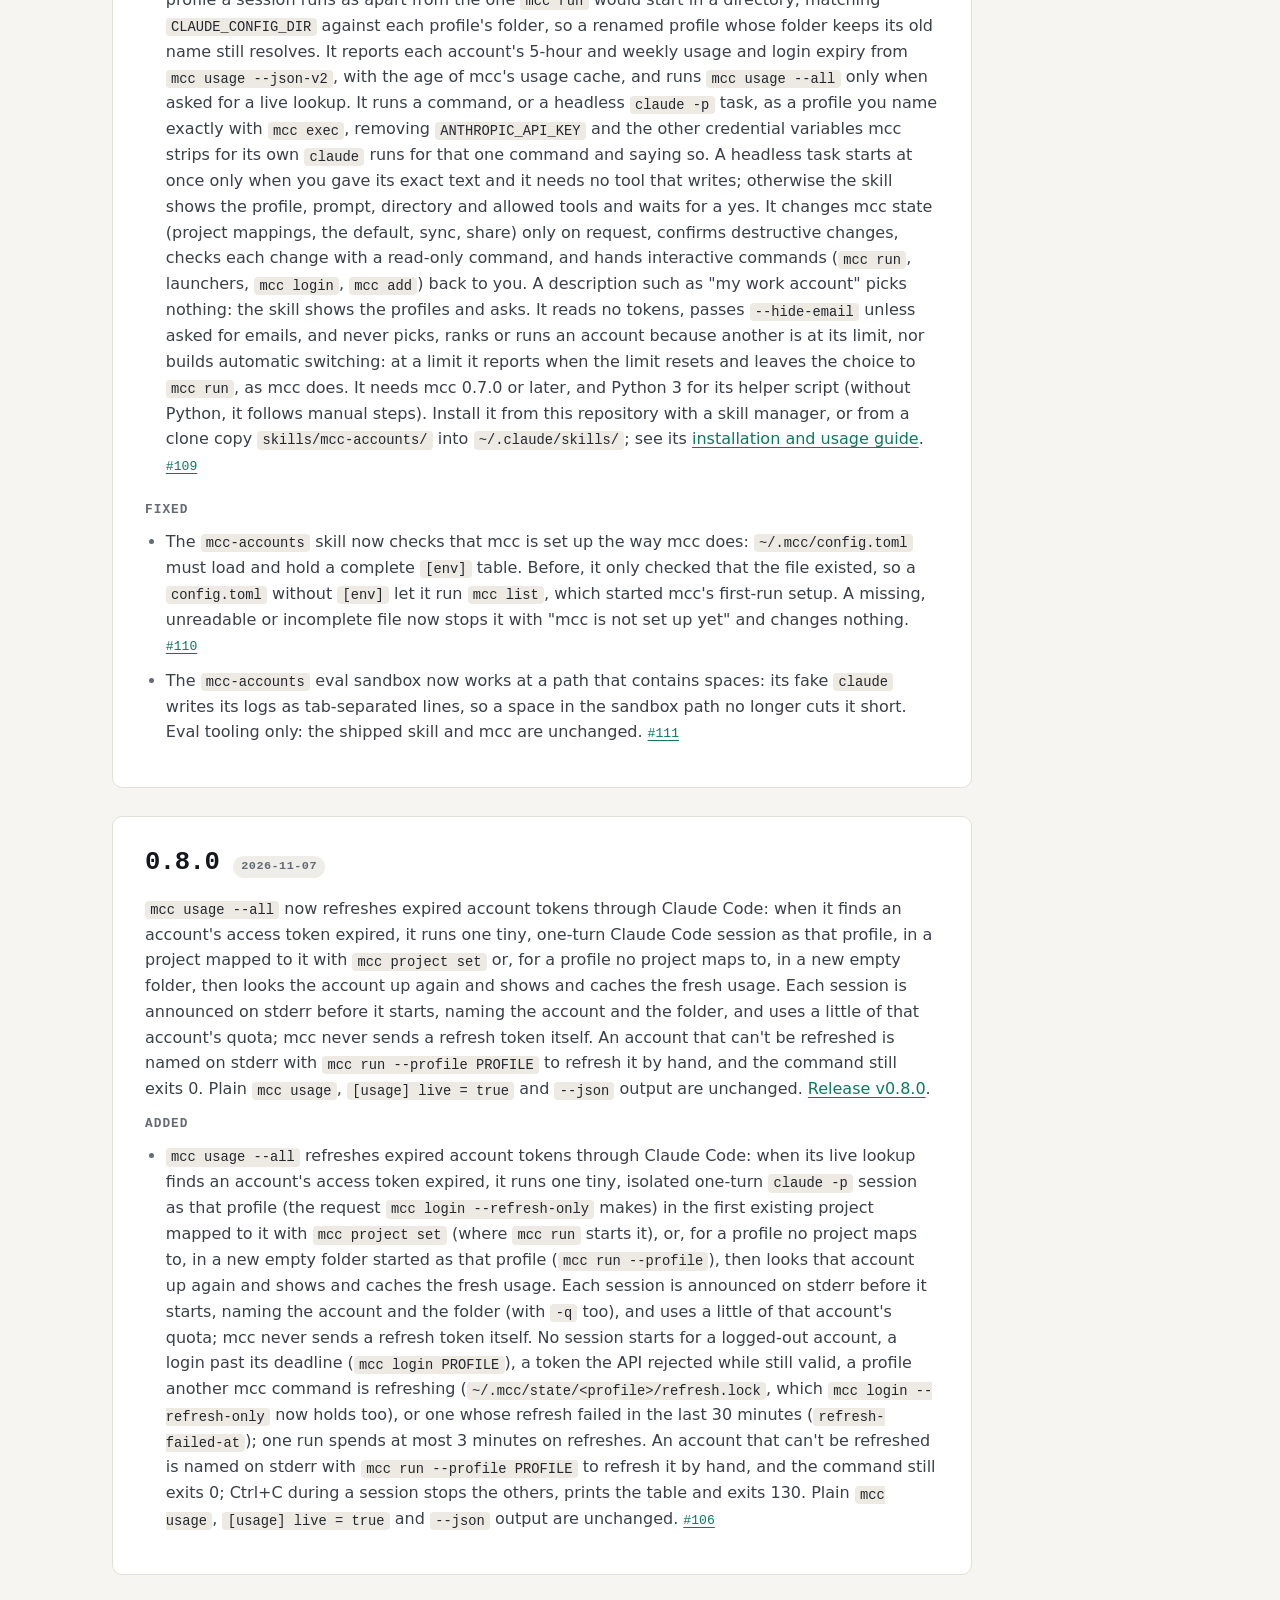
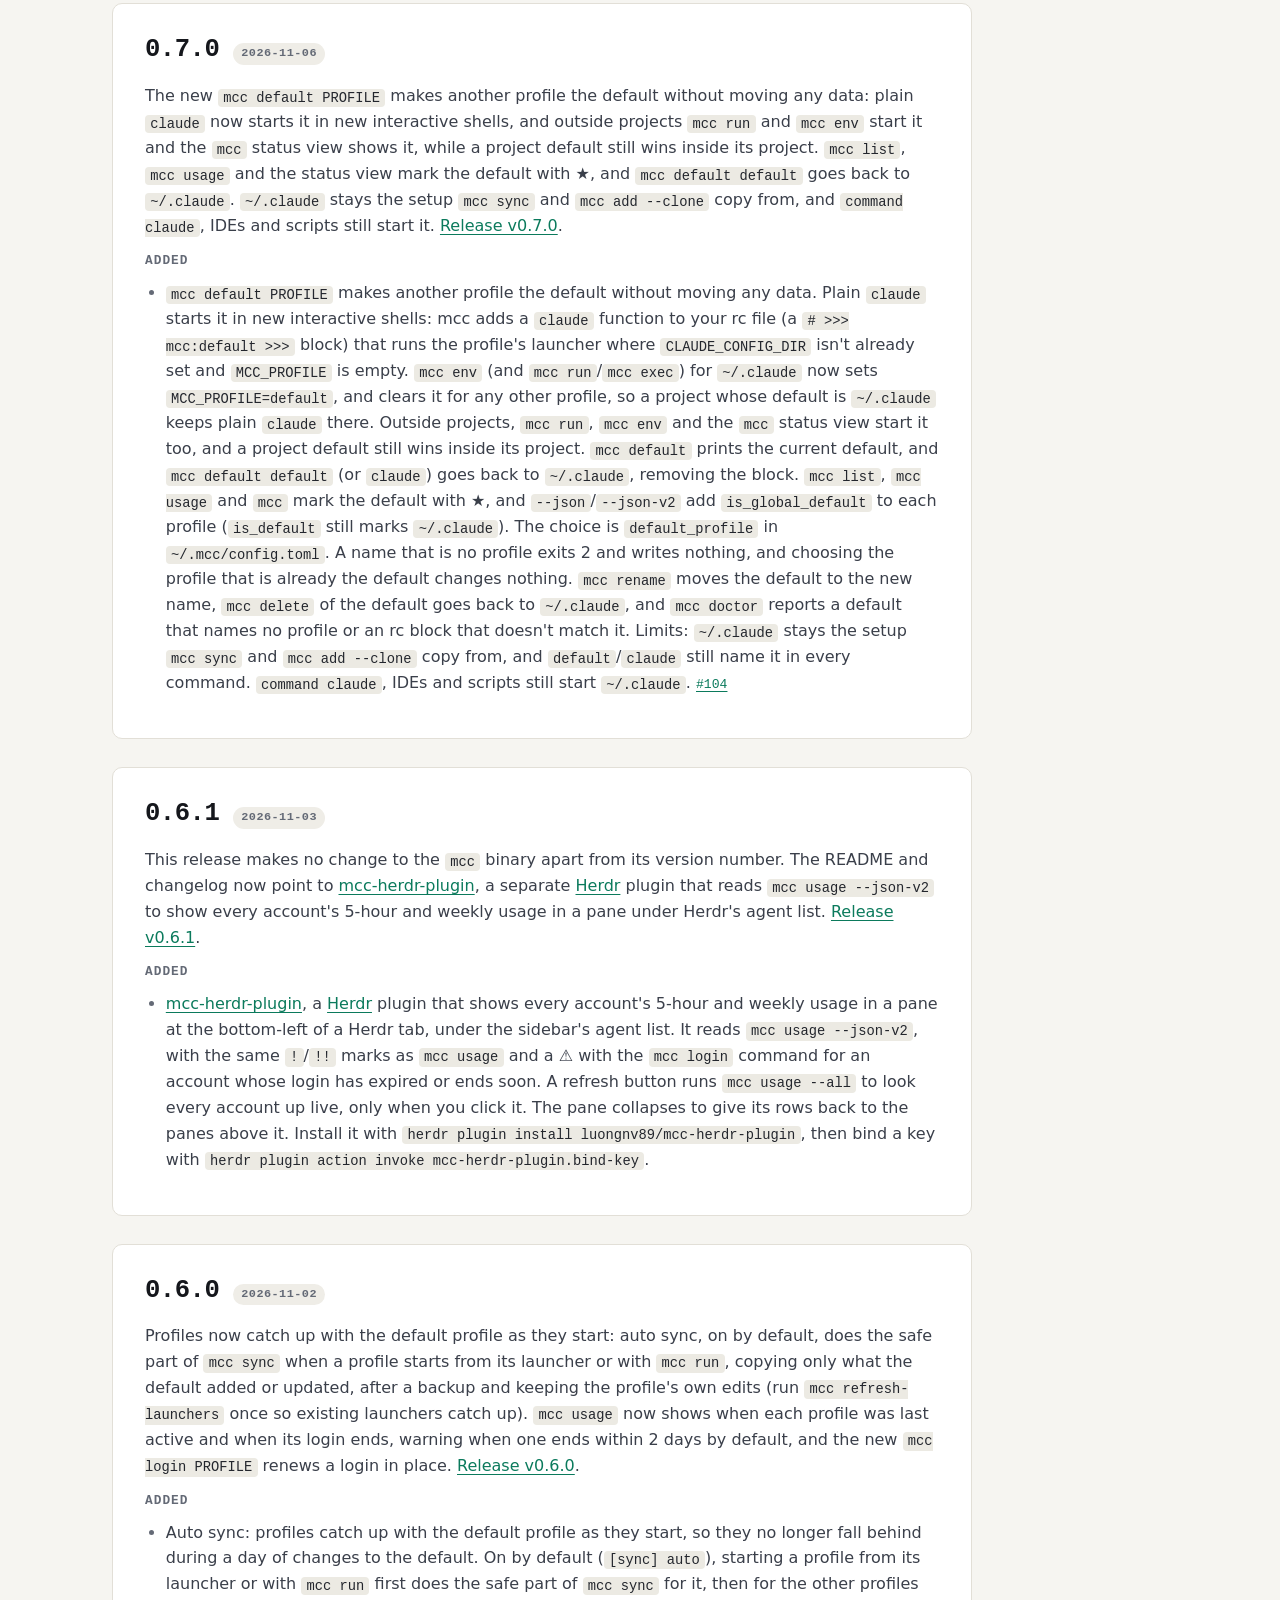
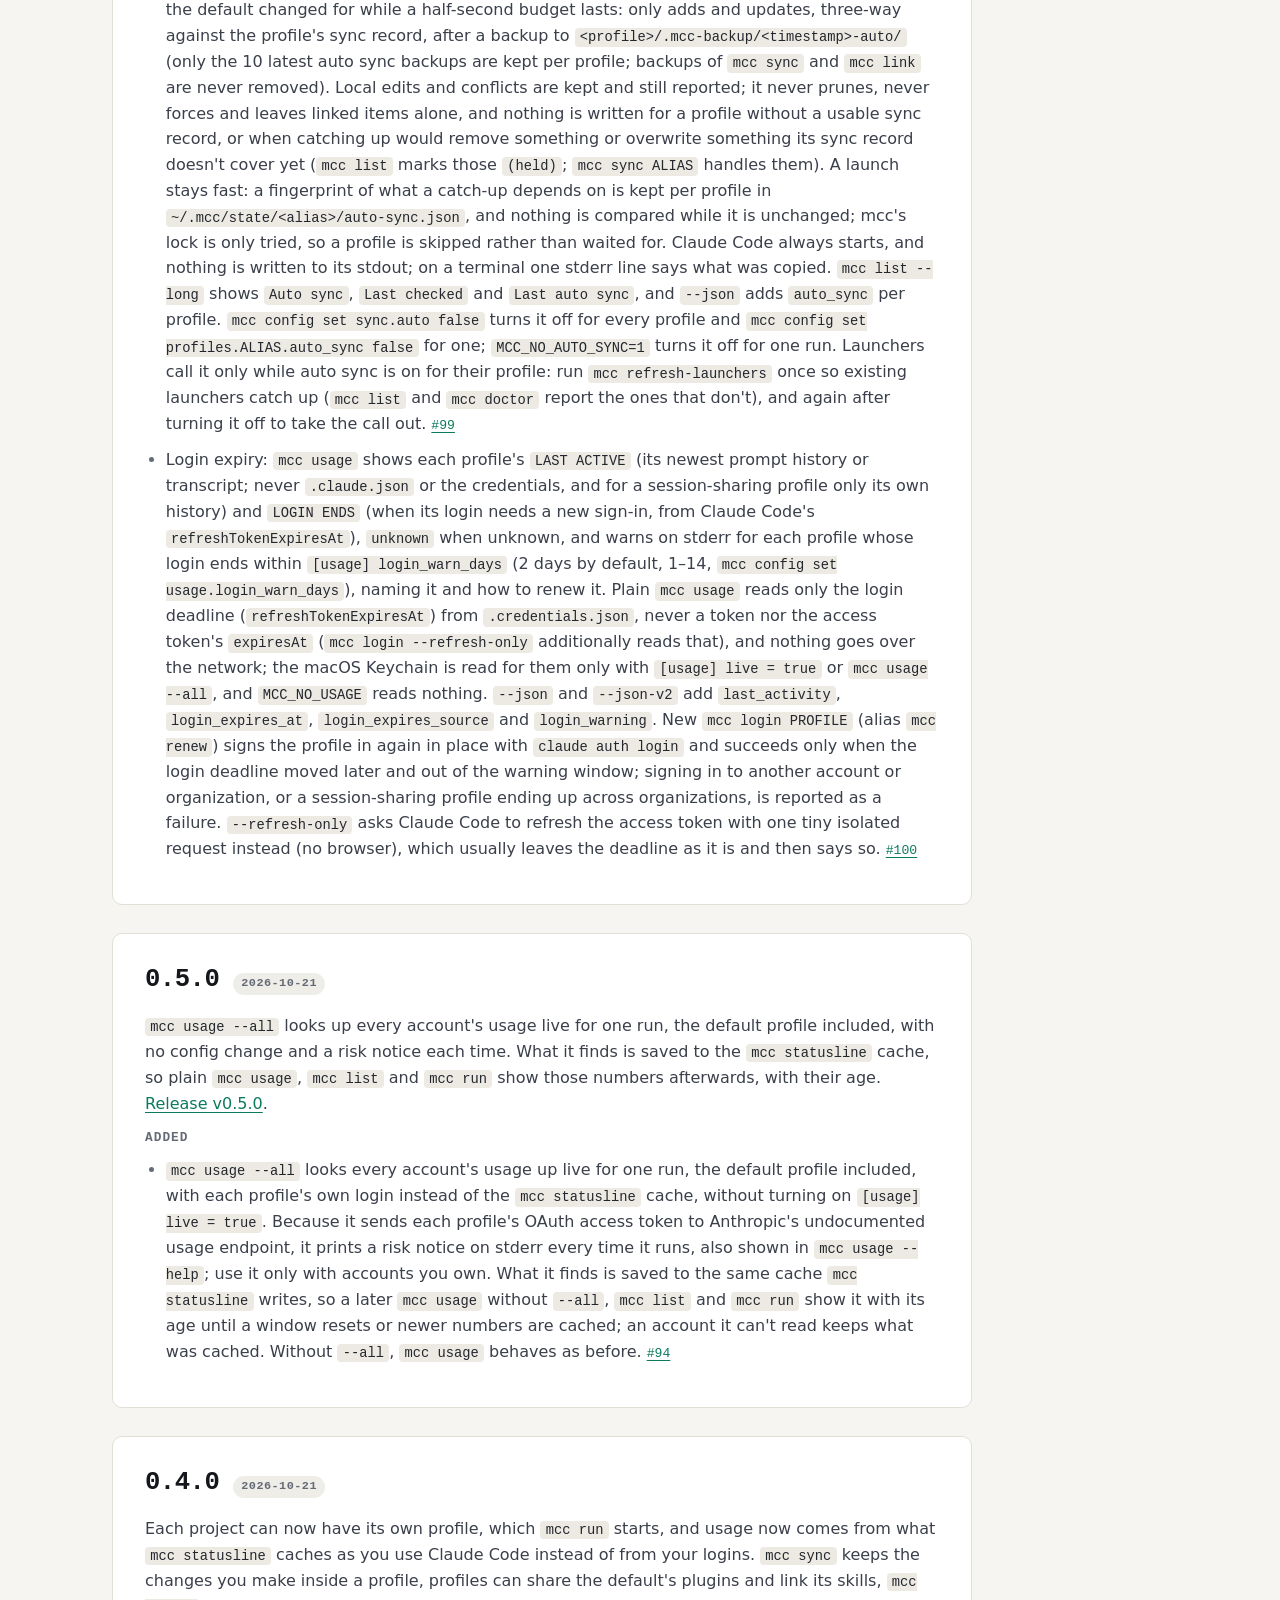
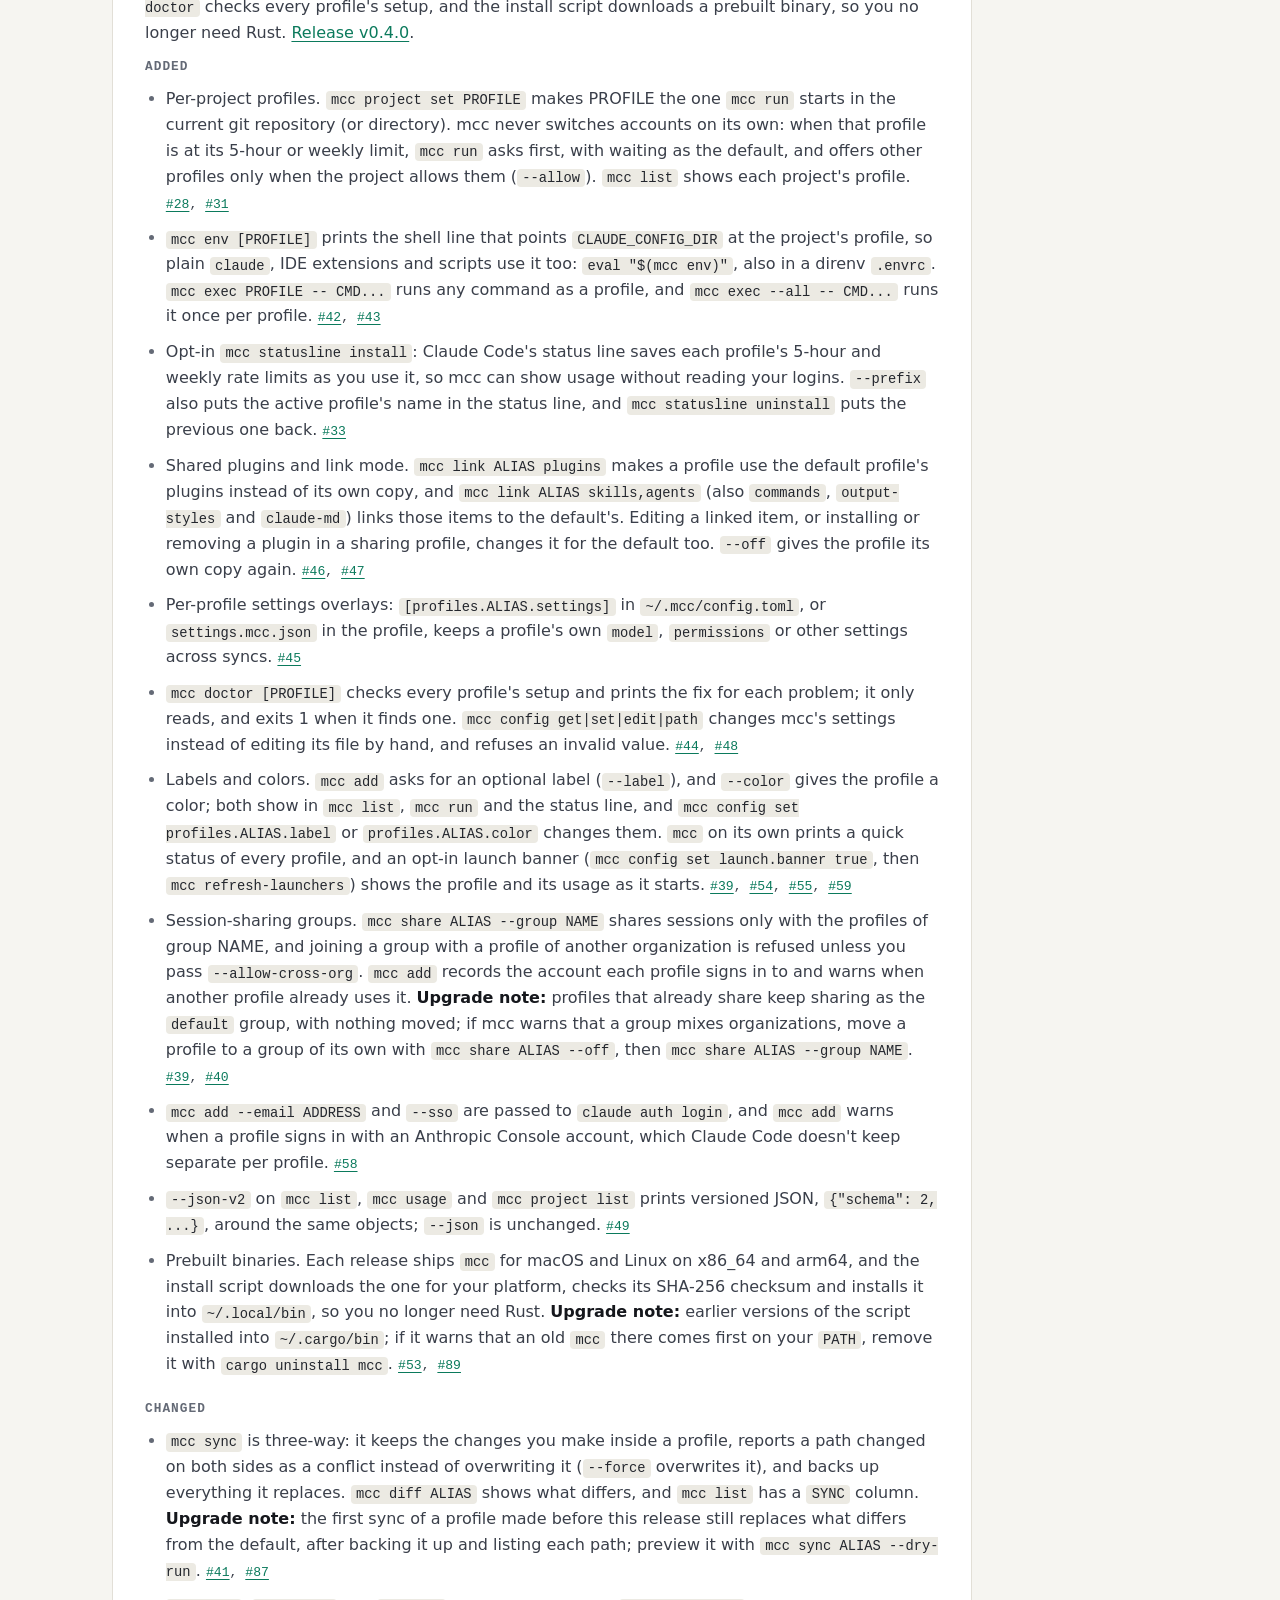
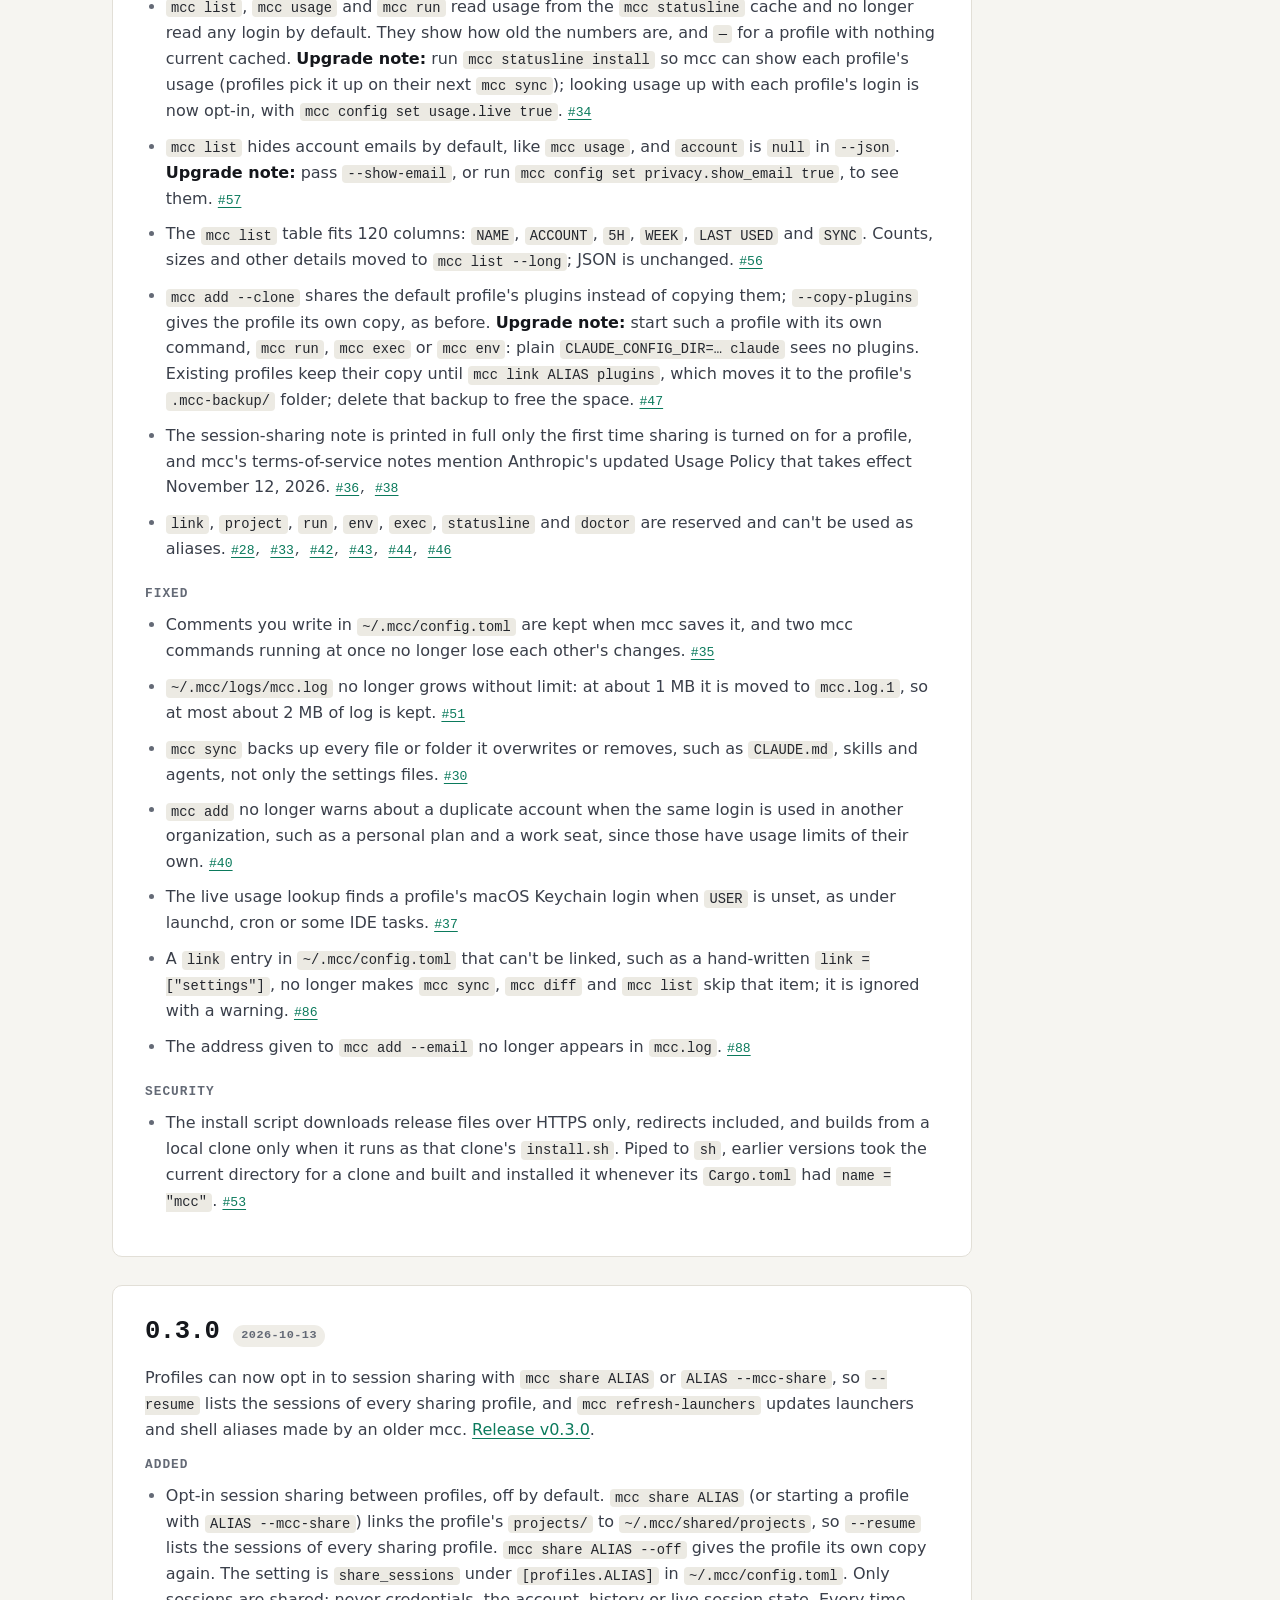
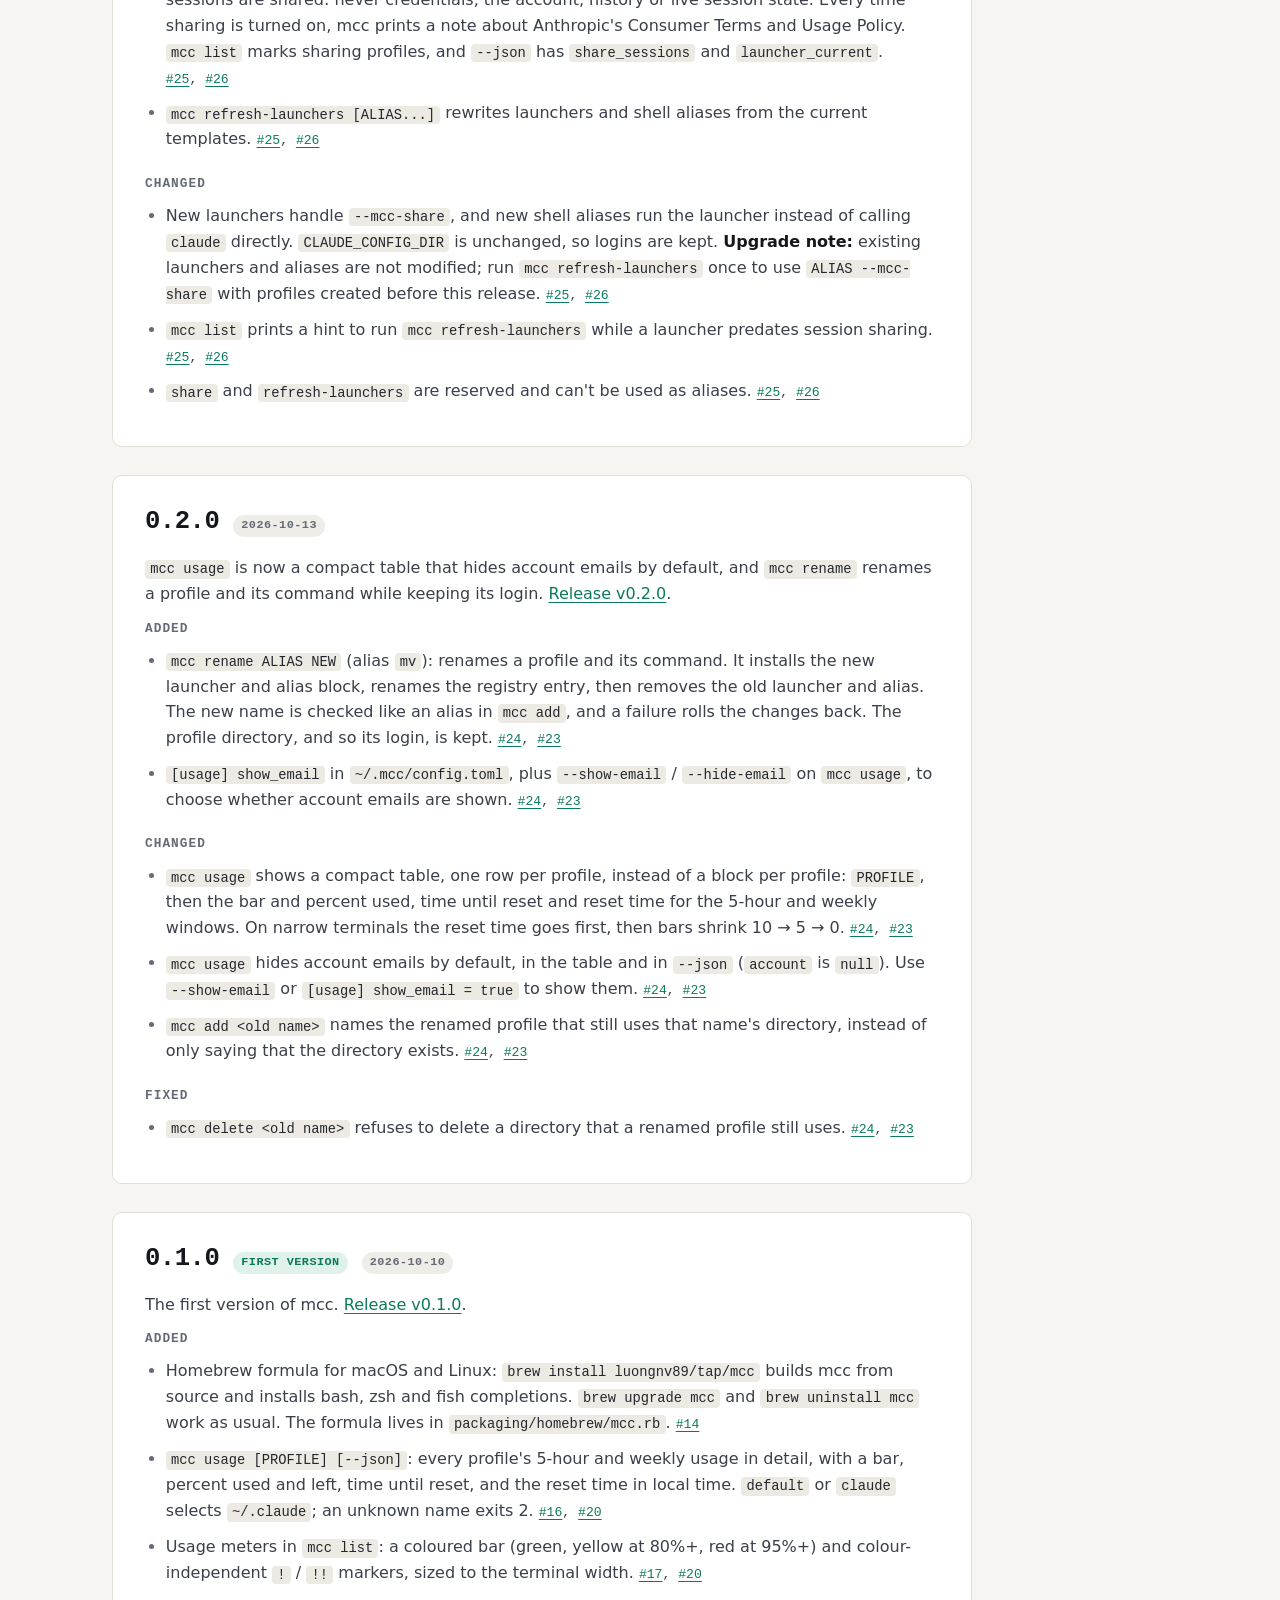
==== commit 2b4e6c51: "chore(release): v0.12.0" ====
--- a/docs/changelog.html
+++ b/docs/changelog.html
@@ -52,7 +52,34 @@
           <h2>Unreleased</h2>
           <span class="pill pill-muted">main</span>
         </div>
-        <p style="margin:0">Nothing yet beyond 0.11.0. Follow <a href="https://github.com/luongnv89/mcc/commits/main">commits on <code>main</code></a> for work in progress.</p>
+        <p style="margin:0">Nothing yet beyond 0.12.0. Follow <a href="https://github.com/luongnv89/mcc/commits/main">commits on <code>main</code></a> for work in progress.</p>
+      </article>
+
+      <article class="release" id="v0.12.0">
+        <div class="release-head">
+          <h2>0.12.0</h2>
+          <span class="pill pill-muted">2026-11-24</span>
+        </div>
+        <p>mcc can now run a Claude Code profile on an Anthropic API key instead of a Claude login, and shows what it spent this month beside your other accounts. <code>mcc usage</code> can also show the accounts on your other computers, read over SSH. And a setting you change in any profile now reaches all your profiles when you sync, with a question first before a password or token is copied. <a href="https://github.com/luongnv89/mcc/releases/tag/v0.12.0">Release v0.12.0</a>.</p>
+
+        <h3>Added</h3>
+        <ul>
+          <li>API-key profiles. <code>mcc add api --api-key-prompt</code> (or <code>--api-key-stdin</code>, to read the key from a pipe) adds a profile that uses an Anthropic API key instead of a Claude login, with no sign-in. mcc keeps the key in a file only you can read, under <code>~/.mcc/keys</code>; with <code>--api-key-helper CMD</code>, your own command, such as a password manager's, supplies the key and mcc stores nothing. A key is never taken as a command-line argument. <code>mcc list</code>, <code>mcc usage</code> and <code>mcc</code> show these profiles in their own block, with an estimate of what each spent this month on this machine and, if you set one with <code>--budget</code>, how much of your monthly budget that is. <code>mcc delete</code> removes the key file mcc wrote. See <a href="docs.html#cmd-add"><code>mcc add</code></a>.</li>
+          <li>The accounts on your other computers in <code>mcc usage</code>. List each machine once under <code>[machines.NAME]</code> with <code>mcc config edit</code>, and <code>mcc usage</code> reads it over SSH, with your own SSH keys, and prints one table per machine. An account you use on several machines shows its newest numbers everywhere, and no email or login leaves its machine. A machine that can't be reached never stops the command. Each machine needs this version of mcc or newer. See <a href="docs.html#machines">Other machines</a>.</li>
+          <li>mcc warns you when <code>~/.mcc/config.toml</code> contains a setting it doesn't recognize, such as a misspelling, and suggests the name you probably meant.</li>
+        </ul>
+
+        <h3>Changed</h3>
+        <ul>
+          <li>A Claude Code setting you change in any profile now reaches all your other profiles when you run <code>mcc sync</code>, instead of only settings changed in the default profile. The default's settings are backed up first.</li>
+          <li>Syncing asks before copying a password, token or other secret between profiles, never shows the secret itself, and never copies the settings that tie a profile to its own account, such as its API key or endpoint.</li>
+          <li>A profile with settings of its own, such as its own API endpoint, keeps them and still receives new shared settings.</li>
+        </ul>
+
+        <h3>Fixed</h3>
+        <ul>
+          <li>Hooks and status lines that call <code>curl</code> and then <code>date -u</code> are no longer mistaken for secrets when you sync.</li>
+        </ul>
       </article>
 
       <article class="release" id="v0.11.0">
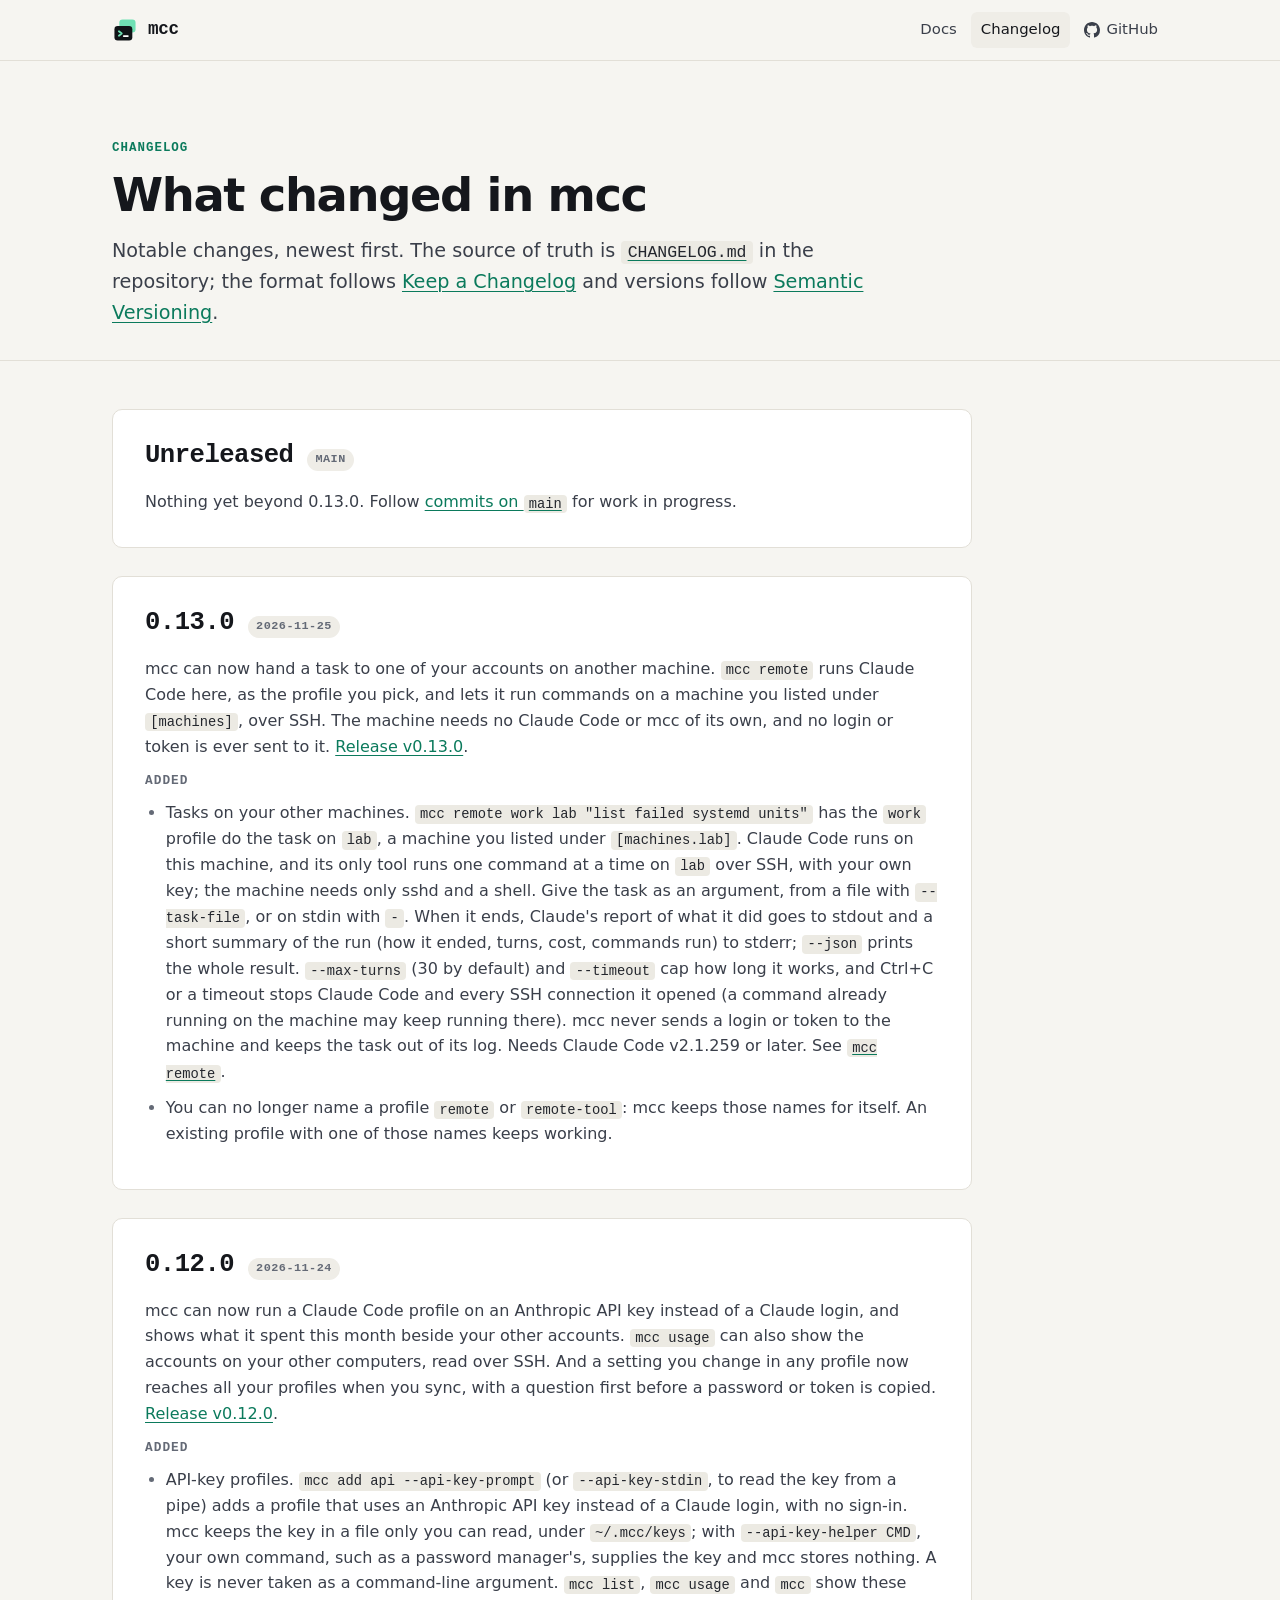
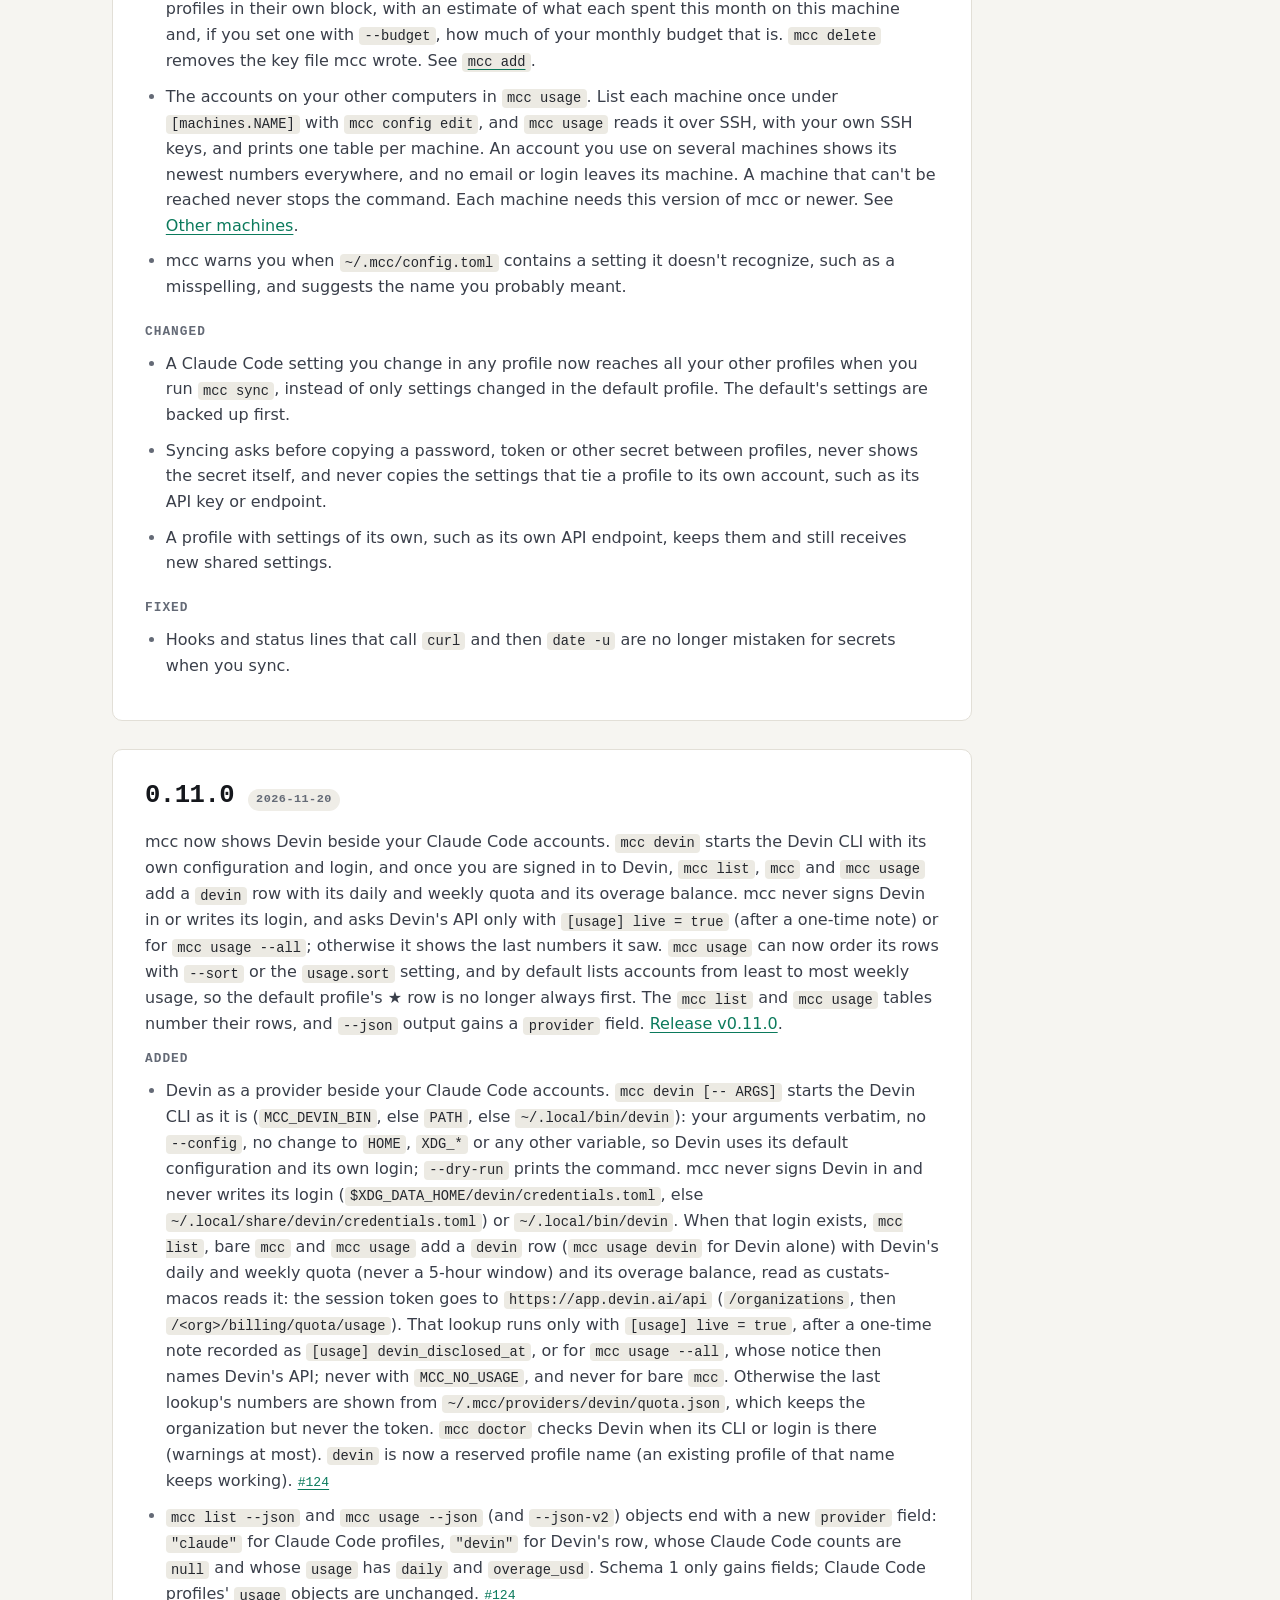
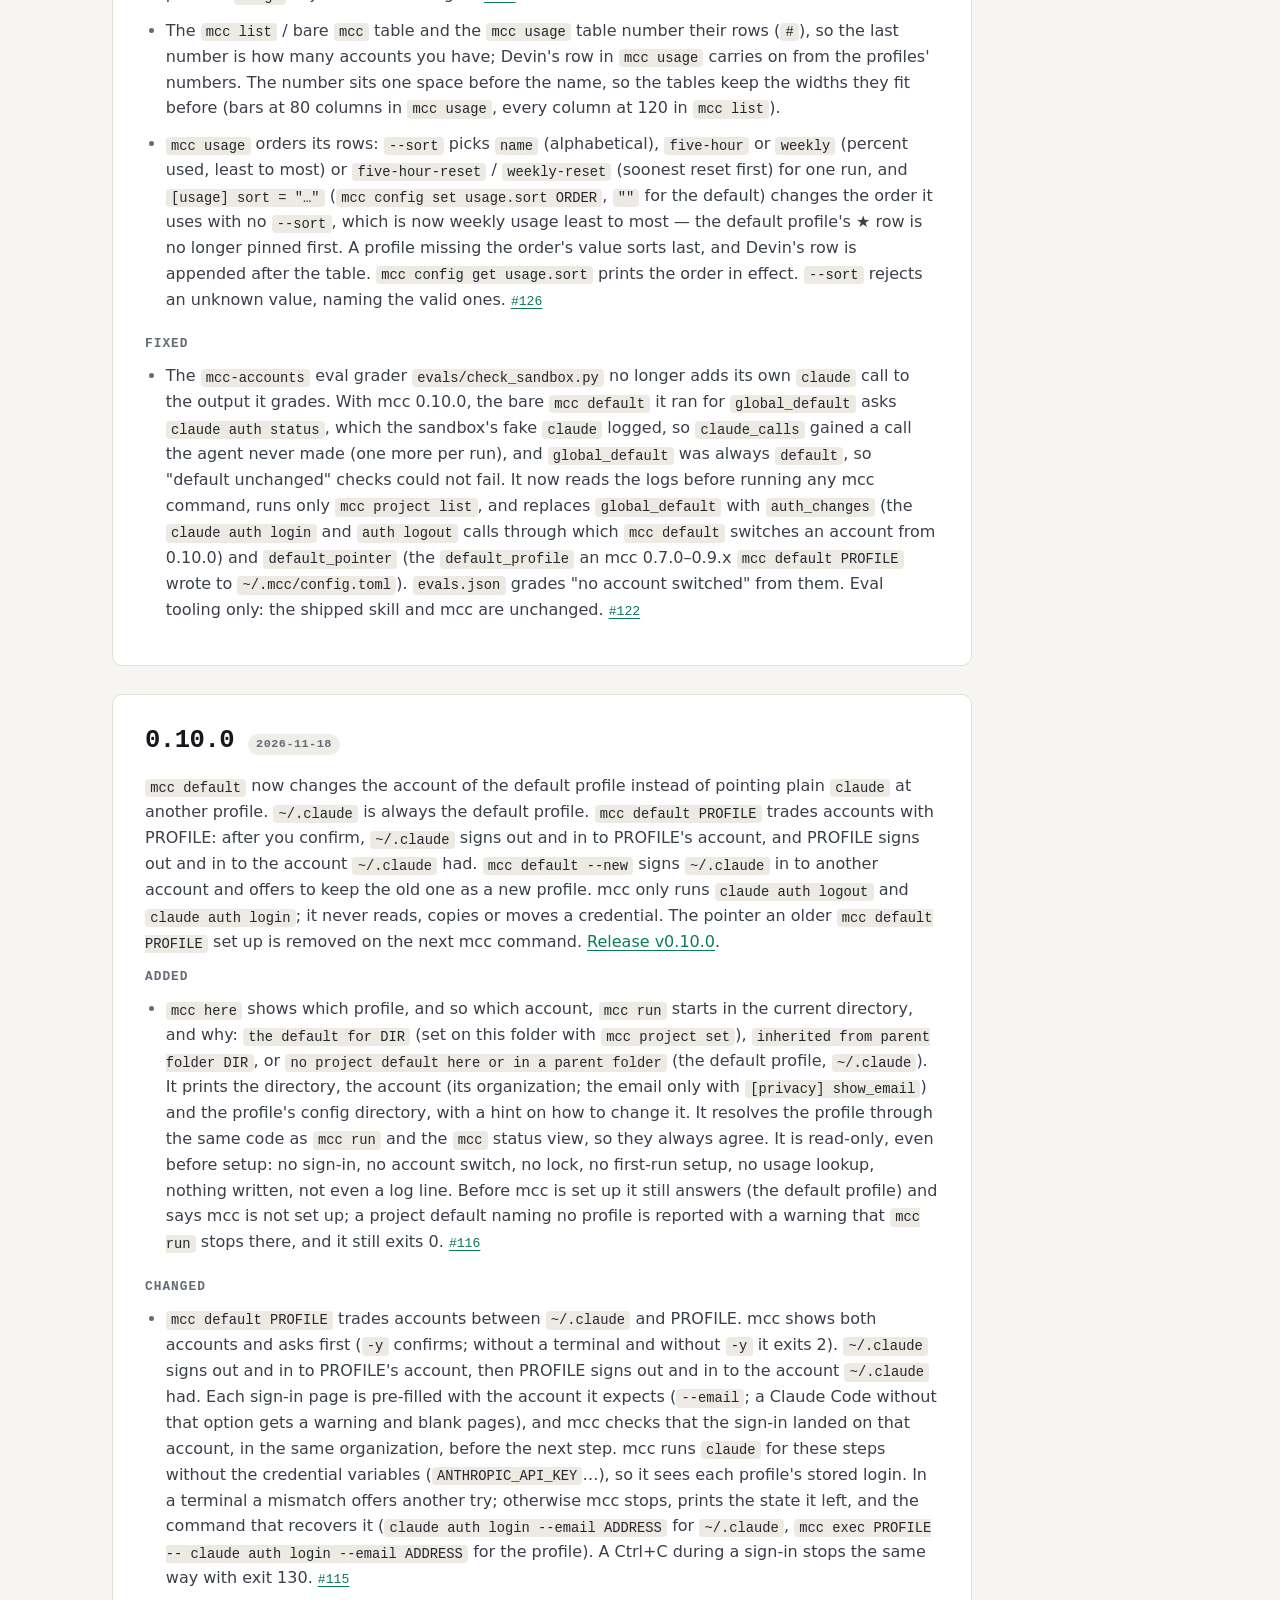
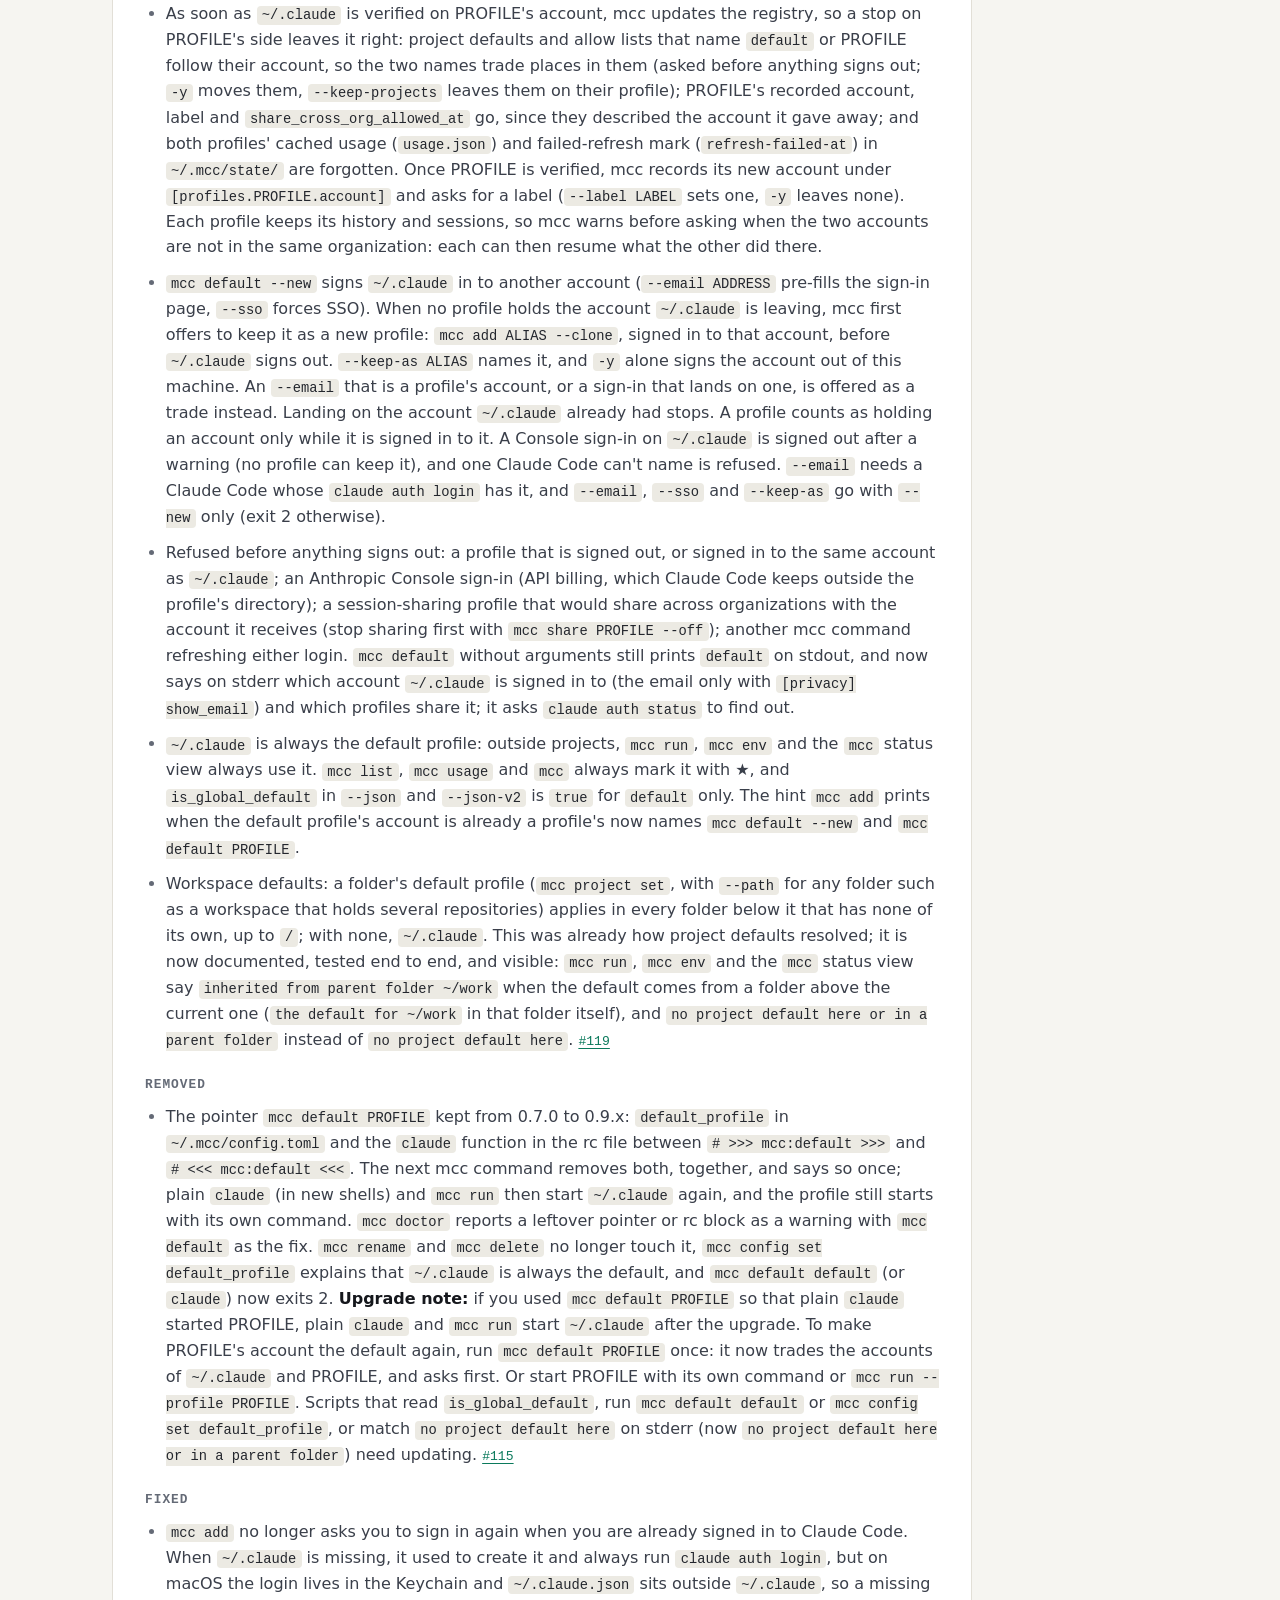
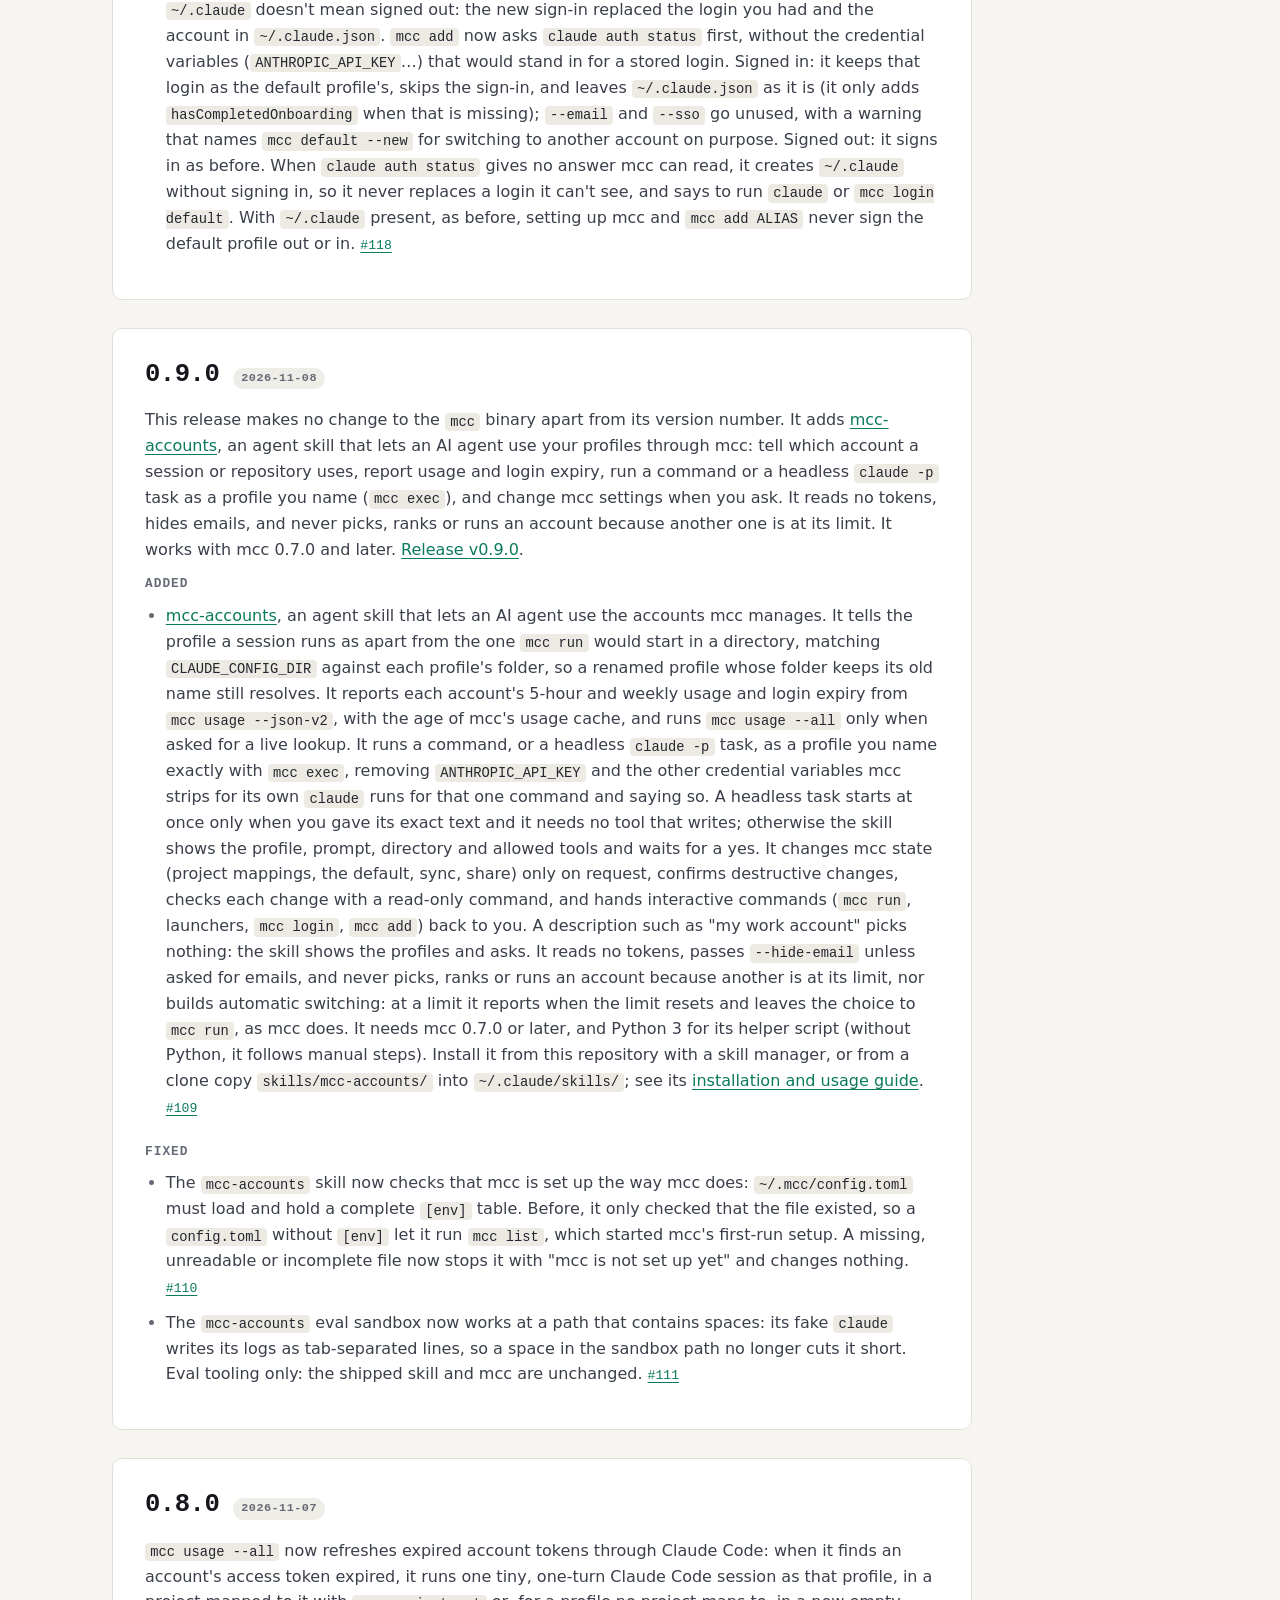
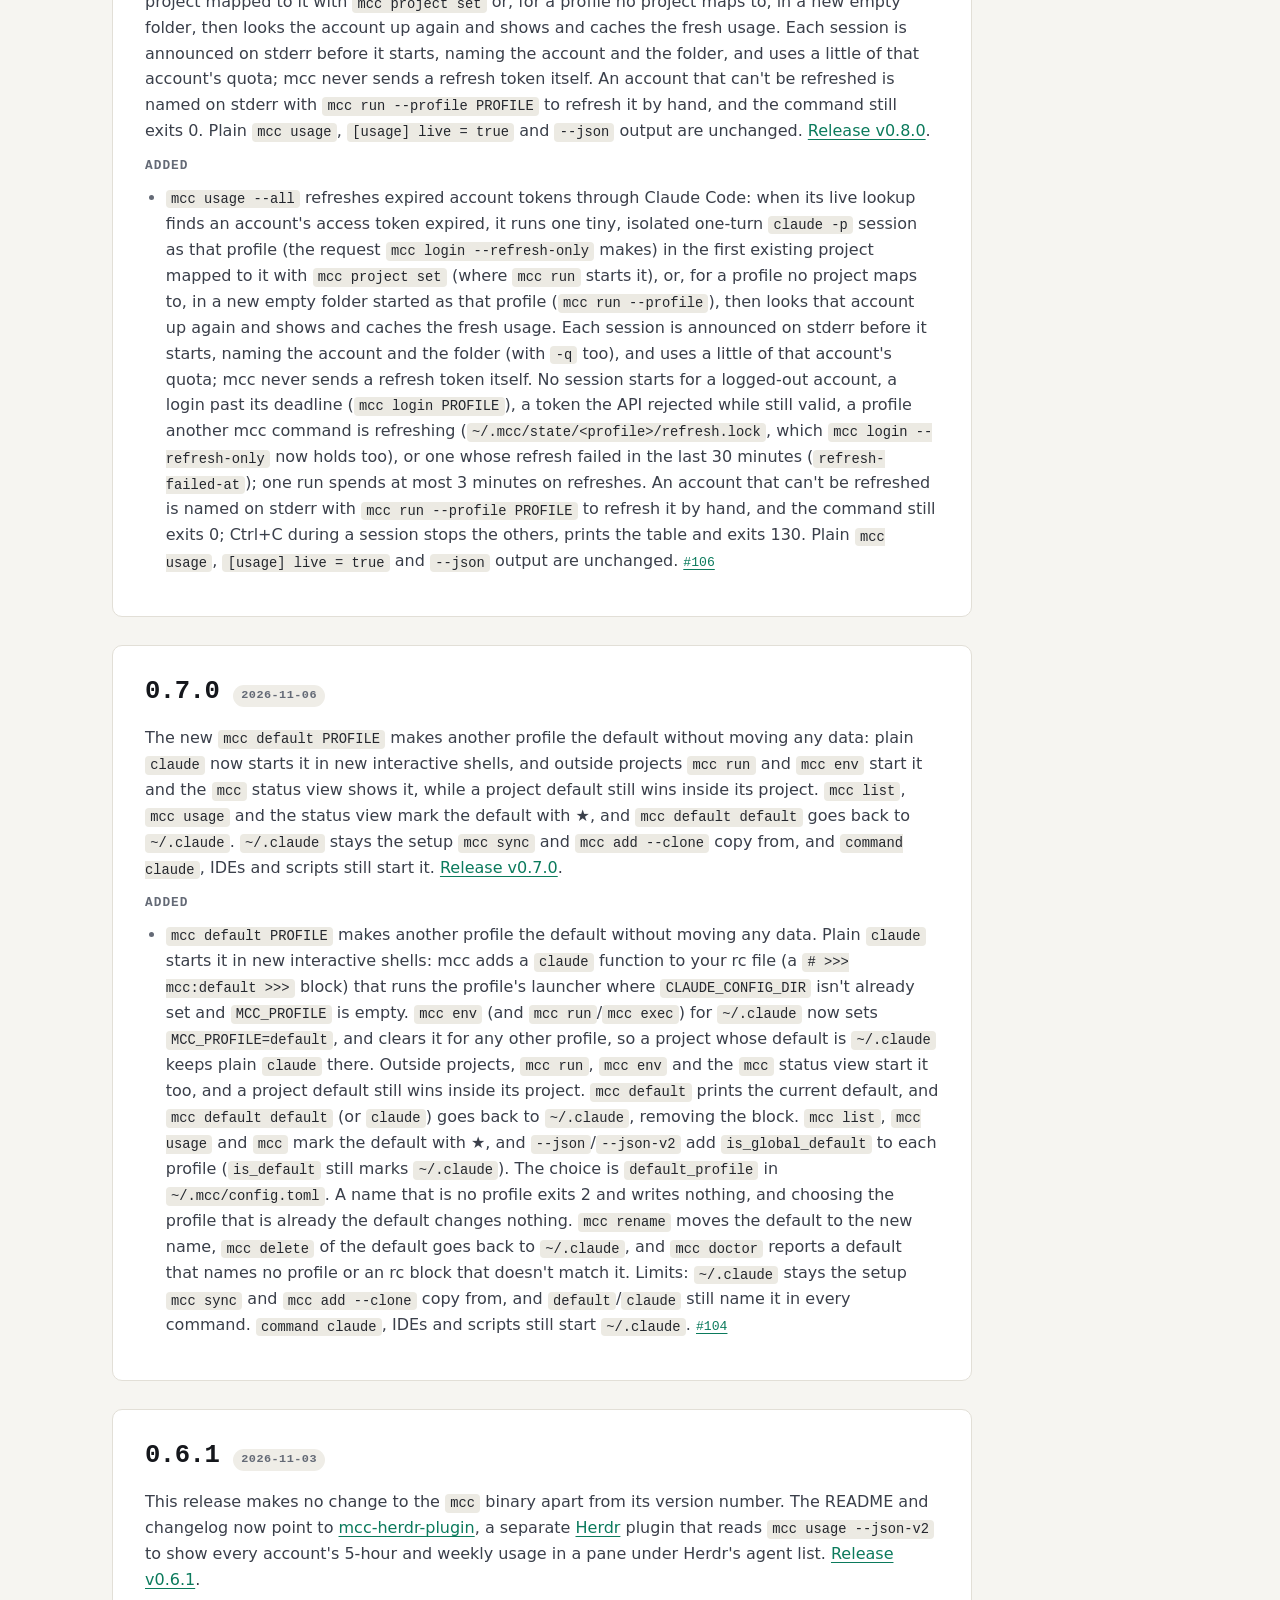
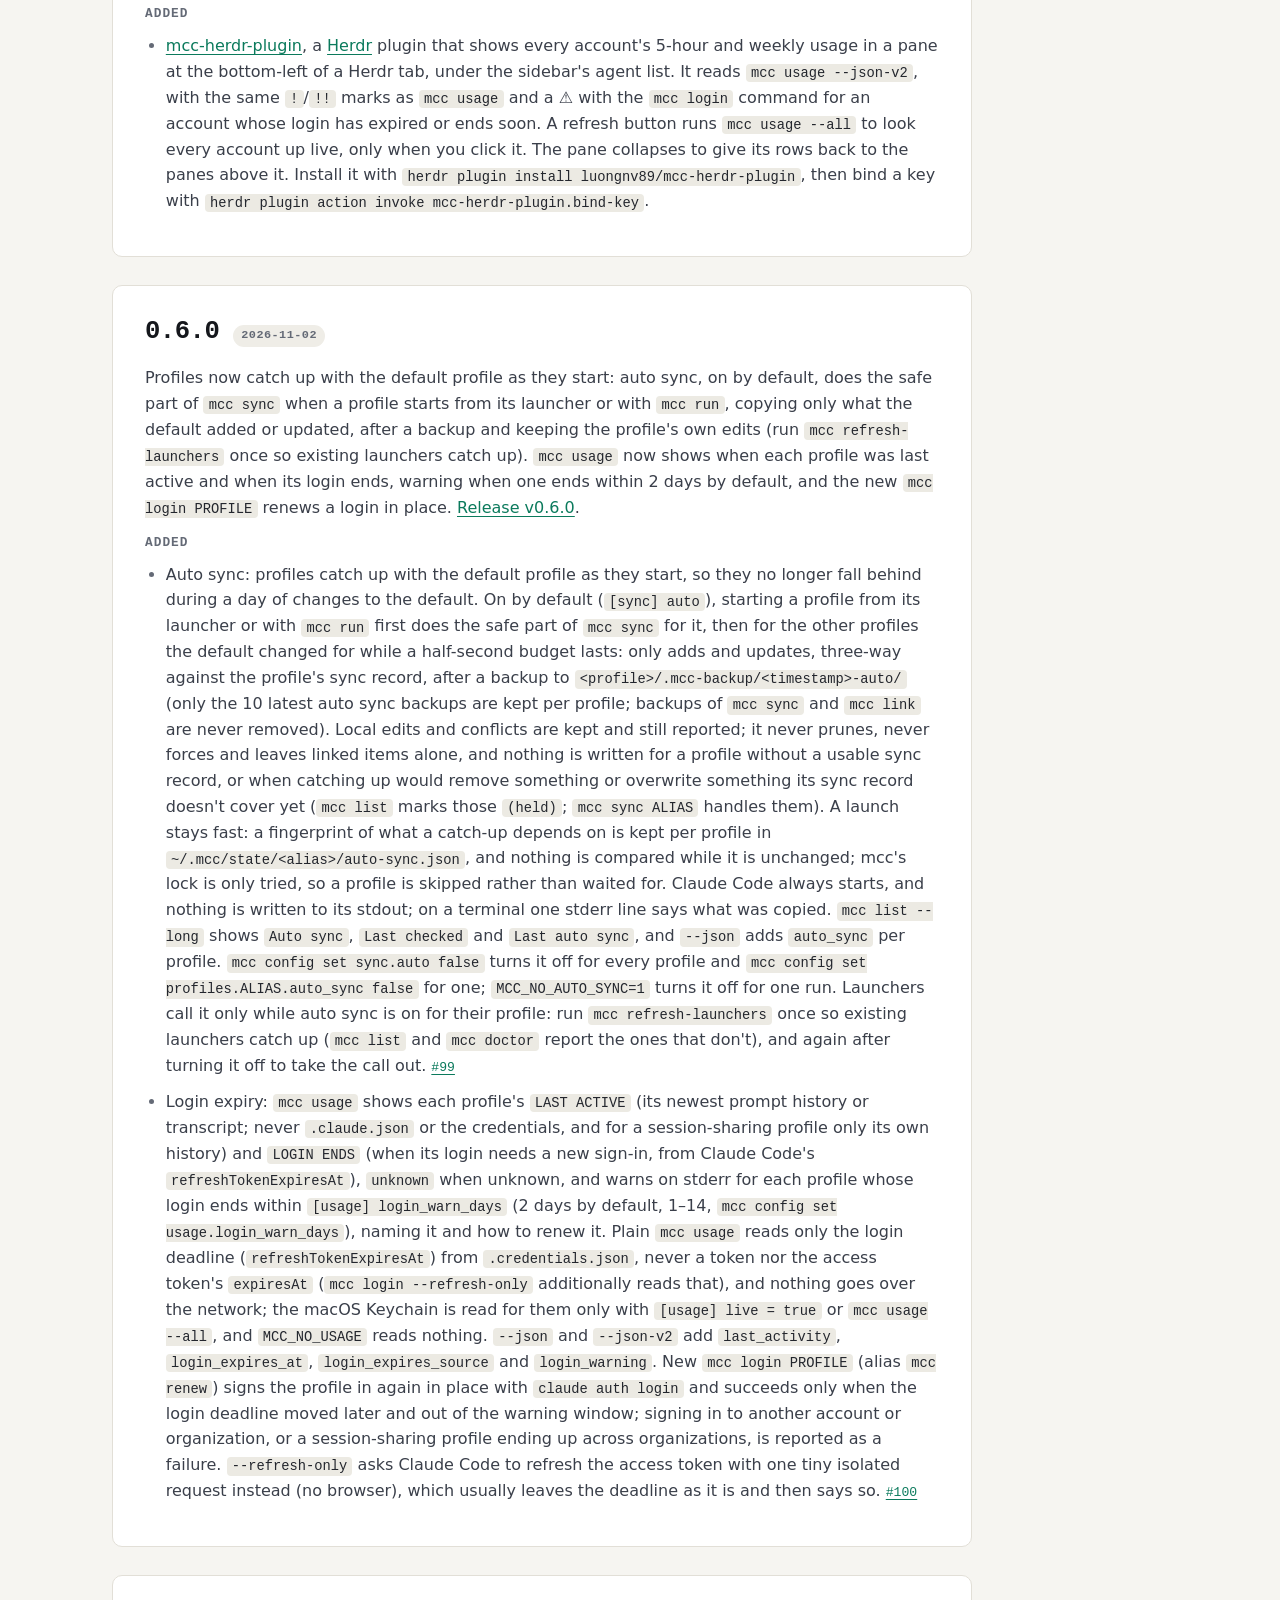
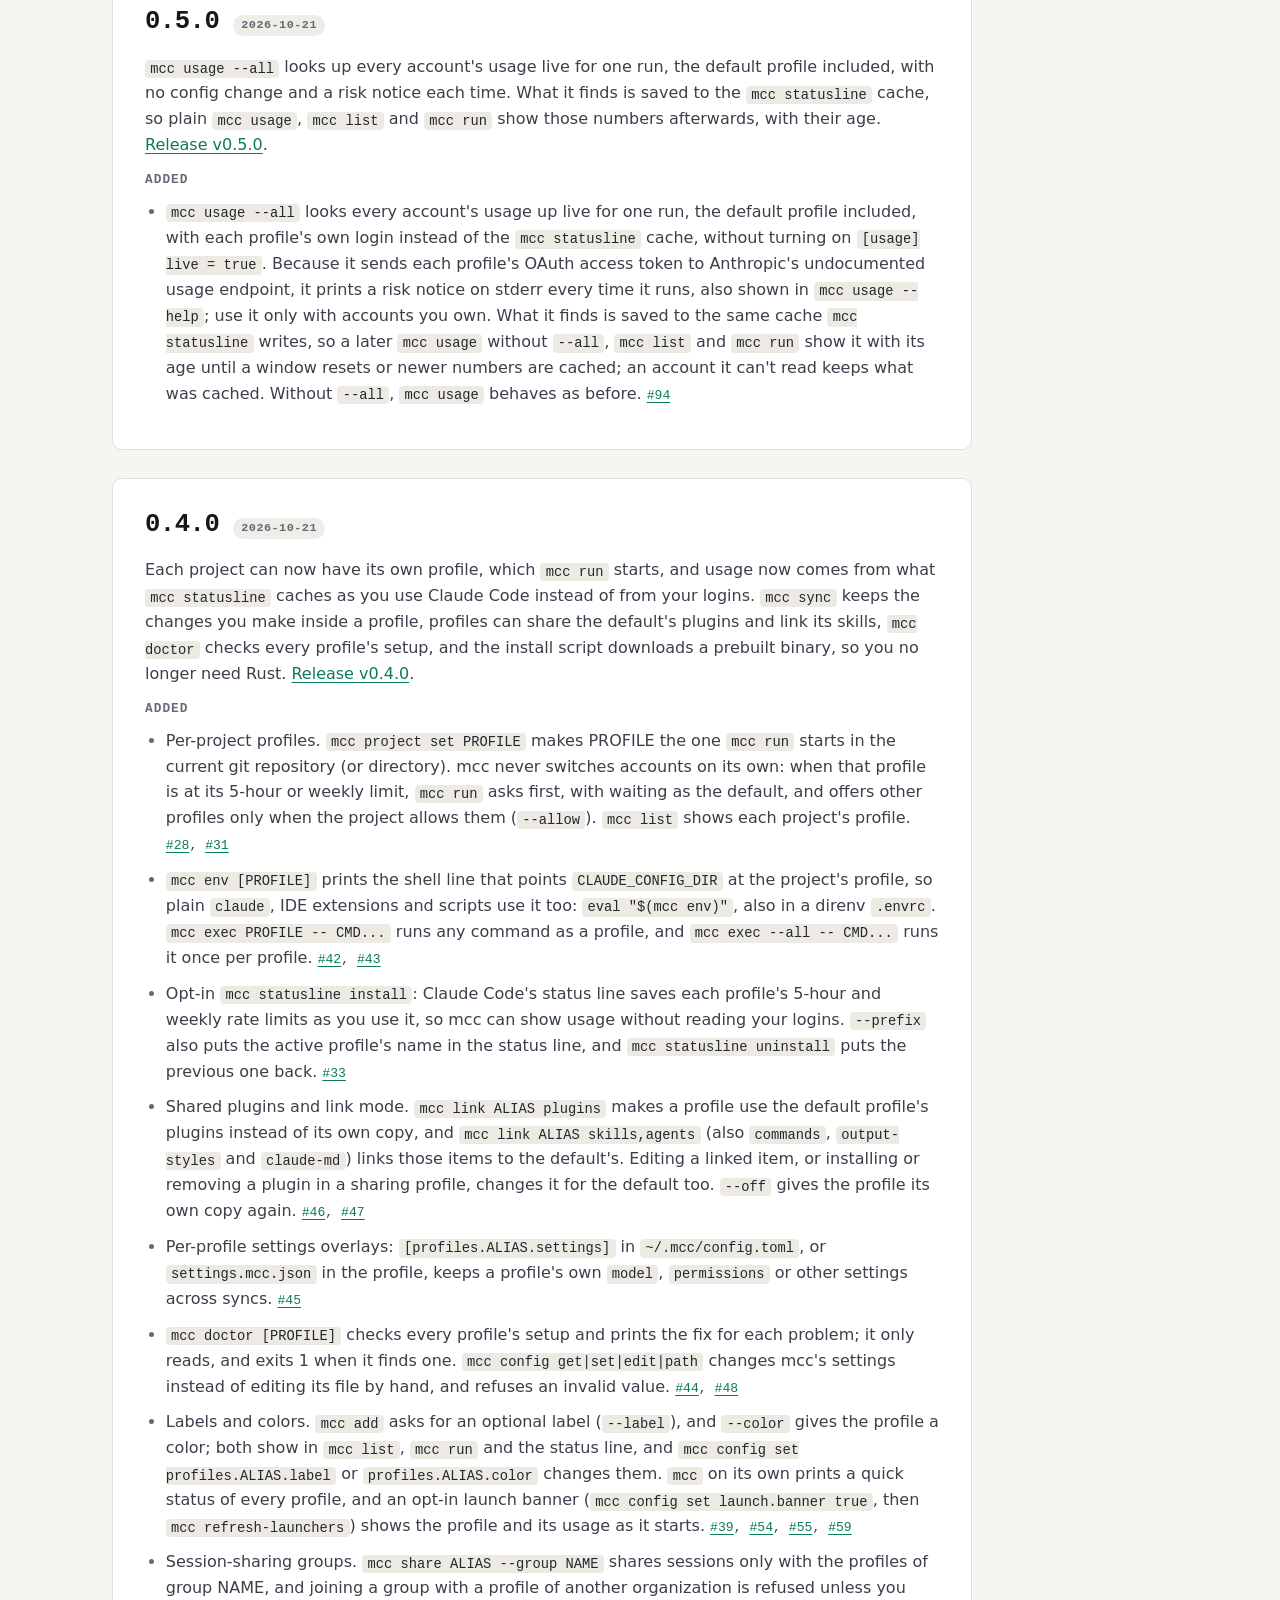
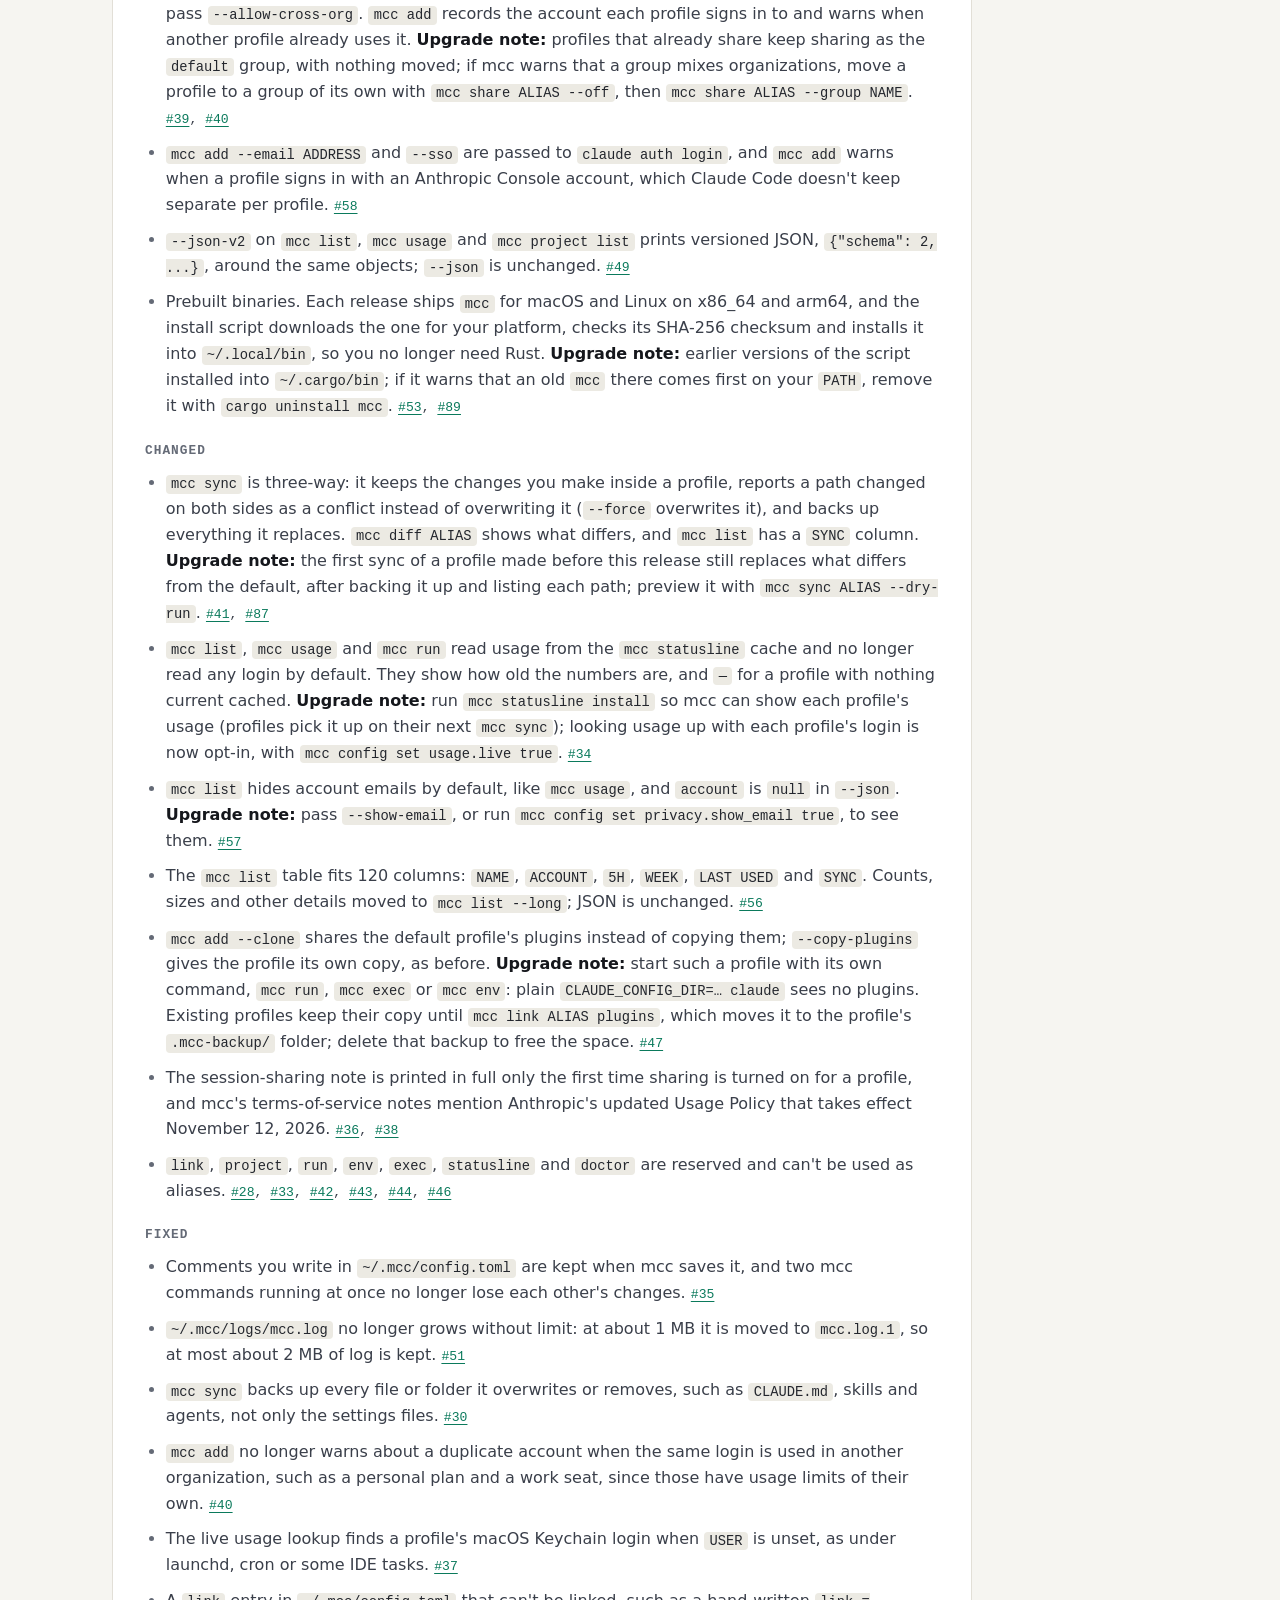
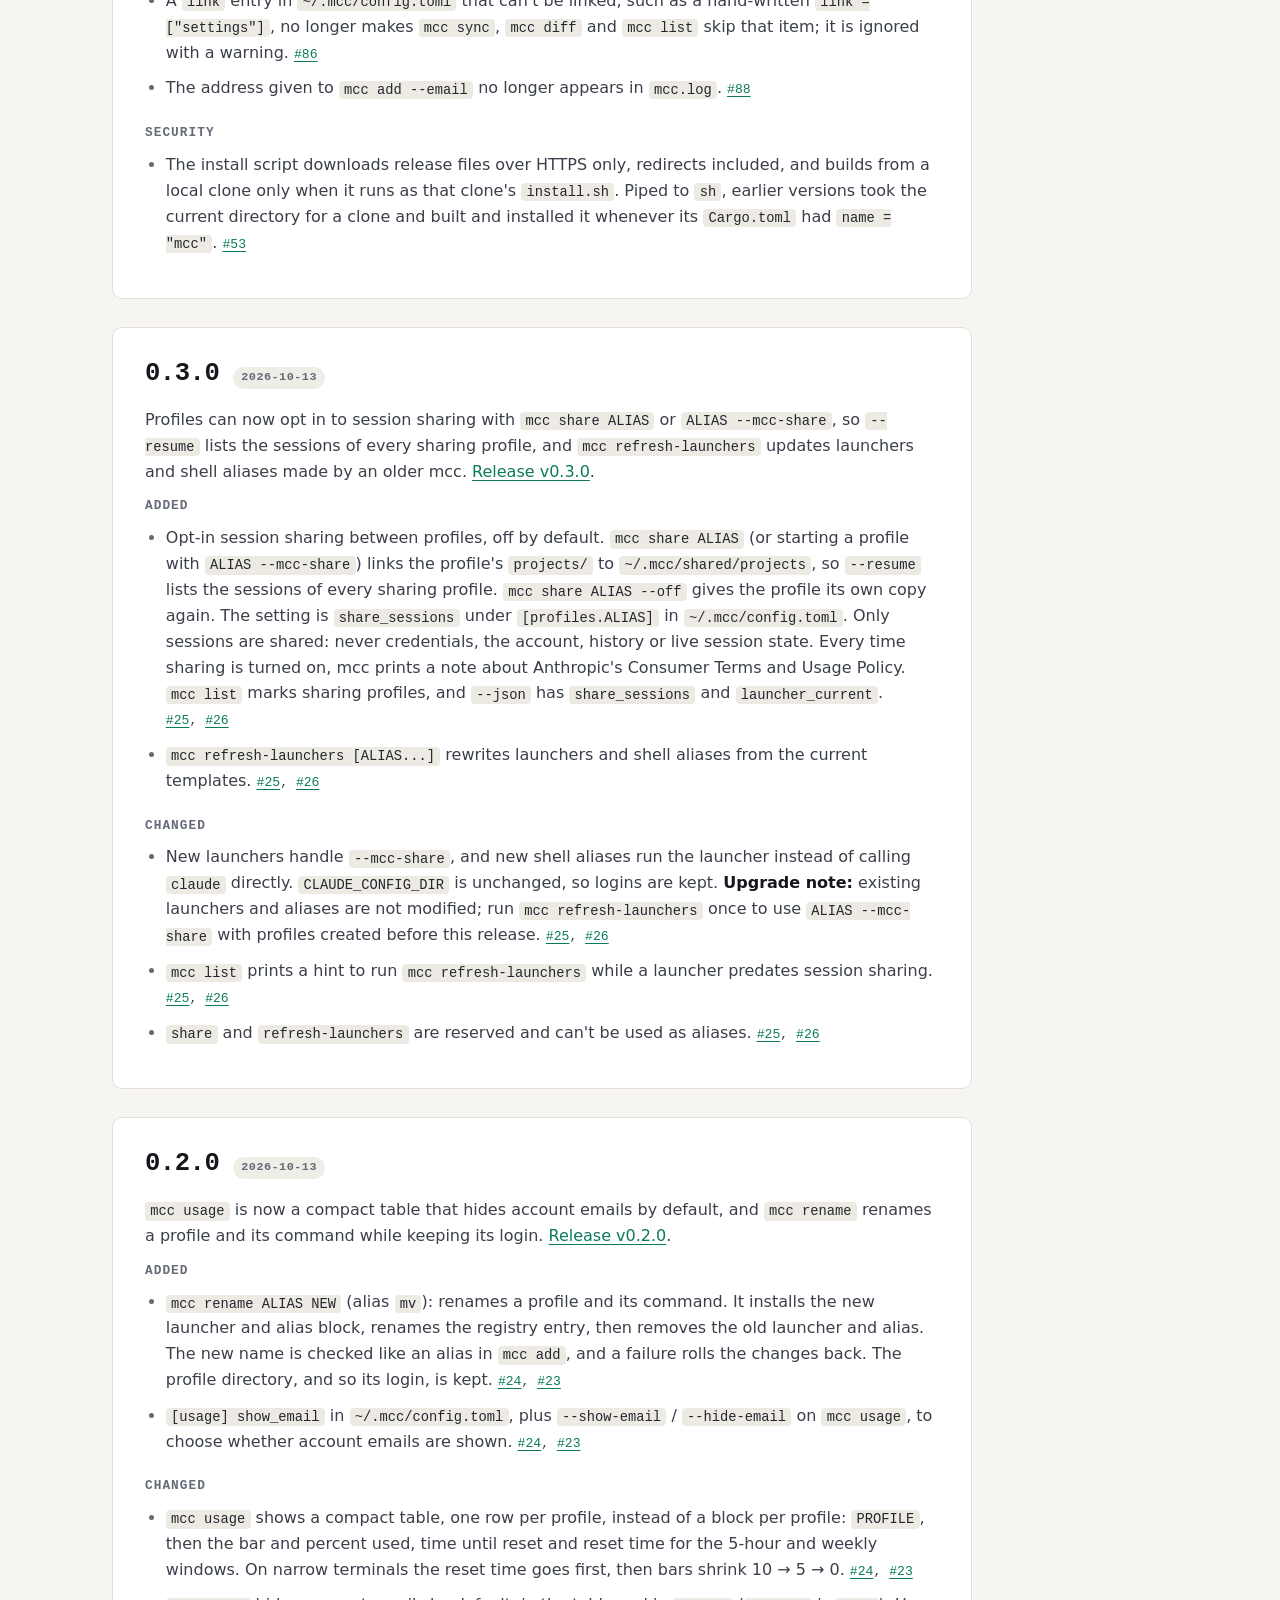
==== commit a7c026e0: "chore(release): v0.13.0" ====
--- a/docs/changelog.html
+++ b/docs/changelog.html
@@ -52,7 +52,21 @@
           <h2>Unreleased</h2>
           <span class="pill pill-muted">main</span>
         </div>
-        <p style="margin:0">Nothing yet beyond 0.12.0. Follow <a href="https://github.com/luongnv89/mcc/commits/main">commits on <code>main</code></a> for work in progress.</p>
+        <p style="margin:0">Nothing yet beyond 0.13.0. Follow <a href="https://github.com/luongnv89/mcc/commits/main">commits on <code>main</code></a> for work in progress.</p>
+      </article>
+
+      <article class="release" id="v0.13.0">
+        <div class="release-head">
+          <h2>0.13.0</h2>
+          <span class="pill pill-muted">2026-11-25</span>
+        </div>
+        <p>mcc can now hand a task to one of your accounts on another machine. <code>mcc remote</code> runs Claude Code here, as the profile you pick, and lets it run commands on a machine you listed under <code>[machines]</code>, over SSH. The machine needs no Claude Code or mcc of its own, and no login or token is ever sent to it. <a href="https://github.com/luongnv89/mcc/releases/tag/v0.13.0">Release v0.13.0</a>.</p>
+
+        <h3>Added</h3>
+        <ul>
+          <li>Tasks on your other machines. <code>mcc remote work lab "list failed systemd units"</code> has the <code>work</code> profile do the task on <code>lab</code>, a machine you listed under <code>[machines.lab]</code>. Claude Code runs on this machine, and its only tool runs one command at a time on <code>lab</code> over SSH, with your own key; the machine needs only sshd and a shell. Give the task as an argument, from a file with <code>--task-file</code>, or on stdin with <code>-</code>. When it ends, Claude's report of what it did goes to stdout and a short summary of the run (how it ended, turns, cost, commands run) to stderr; <code>--json</code> prints the whole result. <code>--max-turns</code> (30 by default) and <code>--timeout</code> cap how long it works, and Ctrl+C or a timeout stops Claude Code and every SSH connection it opened (a command already running on the machine may keep running there). mcc never sends a login or token to the machine and keeps the task out of its log. Needs Claude Code v2.1.259 or later. See <a href="docs.html#cmd-remote"><code>mcc remote</code></a>.</li>
+          <li>You can no longer name a profile <code>remote</code> or <code>remote-tool</code>: mcc keeps those names for itself. An existing profile with one of those names keeps working.</li>
+        </ul>
       </article>
 
       <article class="release" id="v0.12.0">
--- a/docs/assets/site.css
+++ b/docs/assets/site.css
@@ -14,6 +14,7 @@
   --accent-soft: #e0f1ea;
   --code-bg: #eceae3;
   --code-ink: #23262d;
+  --warn: #b45309;
 
   /* Terminal is dark in both themes. */
   --term-bg: #101317;
@@ -51,6 +52,7 @@
     --accent-soft: #12271f;
     --code-bg: #1c2027;
     --code-ink: #e3e5e9;
+    --warn: #e9c45a;
     --term-bg: #0a0c0f;
     --term-bar: #14171c;
     color-scheme: dark;
@@ -207,16 +209,80 @@
 .term .w { color: #ffffff; font-weight: 600; }
 .term .soft { white-space: pre-wrap; overflow-wrap: anywhere; }
 
-/* Hero terminal tour: site.js replays the transcript over the static <pre>,
-   which keeps the height and stays readable by screen readers. */
-.tour-screen { position: relative; }
-.tour-screen.is-playing > pre:not(.tour-play) { opacity: 0; }
-.term .tour-play { position: absolute; top: 0; right: 0; bottom: 0; left: 0; overflow-y: hidden; }
-.tour-caret {
+/* Simulator: site.js replays each panel's transcript over its static <pre>,
+   which stays what screen readers, no-JS and reduced-motion visitors get. */
+.sim-panel { display: grid; gap: 16px; min-width: 0; }
+.sim-panel[hidden] { display: none; }
+.sim:not(.is-live) .sim-tabs { display: none; }
+.sim:not(.is-live) .sim-panel + .sim-panel { margin-top: clamp(36px, 5vw, 56px); }
+
+.sim-tabs {
+  display: flex; gap: 4px; padding: 4px; margin: 0 0 22px; overflow-x: auto;
+  background: var(--surface-2); border: 1px solid var(--line); border-radius: 12px;
+  scrollbar-width: none;
+}
+.sim-tabs::-webkit-scrollbar { display: none; }
+/* Narrow screens: every tab stays in sight, wrapped onto rows. */
+@media (max-width: 899px) { .sim-tabs { flex-wrap: wrap; overflow-x: visible; } .sim-tab { flex: 1 1 auto; padding: 10px 12px; } }
+.sim-tab {
+  flex: 1 0 auto; display: inline-flex; align-items: center; justify-content: center; gap: 8px;
+  padding: 10px 14px; border: 1px solid transparent; border-radius: 8px; background: none;
+  color: var(--ink-2); font: 600 0.92rem/1 var(--sans); white-space: nowrap; cursor: pointer;
+  transition: background-color .15s ease, color .15s ease;
+}
+.sim-tab svg { width: 17px; height: 17px; flex: none; color: var(--muted); }
+.sim-tab:hover { color: var(--ink); background: color-mix(in srgb, var(--surface) 55%, transparent); }
+.sim-tab[aria-selected="true"] {
+  background: var(--surface); color: var(--ink); border-color: var(--line-strong);
+  box-shadow: 0 1px 2px rgba(10,14,20,.08);
+}
+.sim-tab[aria-selected="true"] svg { color: var(--accent); }
+
+.sim-cap { display: grid; gap: 14px 40px; grid-template-columns: minmax(0, 1fr); align-items: end; }
+@media (min-width: 900px) { .sim-cap { grid-template-columns: minmax(0, 1fr) auto; } }
+.sim-cap h3 { font-size: 1.3rem; margin: 0 0 6px; }
+.sim-cap p { margin: 0; color: var(--ink-2); max-width: 64ch; }
+.sim-snippet { margin: 12px 0 0; max-width: 22rem; }
+.sim-facts { list-style: none; margin: 0; padding: 0; display: flex; flex-wrap: wrap; gap: 6px; }
+@media (min-width: 900px) { .sim-facts { justify-content: flex-end; max-width: 26rem; } }
+.sim-facts li {
+  font-size: 0.84rem; line-height: 1.3; padding: 6px 10px; border-radius: 6px;
+  border: 1px solid var(--line-strong); background: var(--surface); color: var(--ink-2);
+}
+.sim-facts li code { background: none; padding: 0; }
+.sim-facts a { font-weight: 600; text-decoration: none; }
+.sim-facts a::after { content: " \2192"; }
+.sim-facts a:hover { text-decoration: underline; }
+
+.sim-screen { position: relative; }
+.sim.is-live .sim-screen { height: clamp(300px, 54vh, 440px); overflow: auto; overscroll-behavior-x: contain; }
+.sim-screen pre { overflow: visible; width: max-content; min-width: 100%; }
+.sim:not(.is-live) .sim-screen { overflow-x: auto; }
+.sim-screen.is-playing > pre:not(.sim-play) {
+  position: absolute; width: 1px; min-width: 0; height: 1px; padding: 0; overflow: hidden;
+  clip-path: inset(50%); white-space: nowrap;
+}
+.sim .term { margin: 0; }
+.sim-screen .soft { display: inline-block; max-width: min(100ch, calc(100vw - 80px)); vertical-align: top; }
+.sim-caret {
   display: inline-block; width: 0.6em; height: 1.2em; margin-left: 1px; vertical-align: -0.25em;
-  background: var(--term-accent); animation: tour-blink 1.1s steps(1) infinite;
-}
-@keyframes tour-blink { 50% { opacity: 0; } }
+  background: var(--term-accent); animation: sim-blink 1.1s steps(1) infinite;
+}
+@keyframes sim-blink { 50% { opacity: 0; } }
+
+.sim-bar {
+  display: flex; align-items: center; justify-content: space-between; gap: 10px;
+  padding: 8px 10px; background: var(--term-bar); border-top: 1px solid #22272f;
+}
+.sim-btn {
+  display: inline-flex; align-items: center; gap: 6px; cursor: pointer;
+  background: #1f242c; color: #c9ced6; border: 1px solid #2f3540; border-radius: 6px;
+  font: 600 12px/1 var(--sans); padding: 7px 10px;
+}
+.sim-btn:hover { background: #2a313b; color: #fff; }
+.sim-btn:focus-visible { outline-color: var(--term-accent); }
+.sim-btn[hidden] { display: none; }
+.sim-next { margin-left: auto; }
 
 /* ---------- Cards / grids ---------- */
 
@@ -254,7 +320,7 @@
   background: var(--accent-soft); color: var(--accent); margin-bottom: 14px;
 }
 .feature .icon svg { width: 19px; height: 19px; }
-.feature-wide { border-style: dashed; }
+.feature-wide { border-style: dashed; grid-column: 1 / -1; }
 
 .split { display: grid; gap: clamp(28px, 5vw, 56px); grid-template-columns: minmax(0, 1fr); align-items: center; }
 @media (min-width: 980px) { .split { grid-template-columns: minmax(0, 0.8fr) minmax(0, 1.2fr); } }
@@ -289,7 +355,7 @@
   padding: 16px 18px;
 }
 .flow-node .k { font: 600 0.72rem/1 var(--mono); letter-spacing: .06em; text-transform: uppercase; color: var(--muted); }
-.flow-node code { display: block; margin-top: 10px; background: none; padding: 0; font-size: 0.92rem; color: var(--ink); }
+.flow-node > code { display: block; margin-top: 10px; background: none; padding: 0; font-size: 0.92rem; color: var(--ink); }
 .flow-node p { margin: 8px 0 0; color: var(--ink-2); font-size: 0.92rem; }
 .flow-arrow { display: grid; place-items: center; color: var(--muted); }
 .flow-arrow svg { width: 22px; height: 22px; }
@@ -342,6 +408,131 @@
 }
 @media (min-width: 940px) { .final-box { grid-template-columns: minmax(0, 0.8fr) minmax(0, 1.2fr); align-items: start; } }
 .final-box .note { color: var(--muted); font-size: 0.9rem; margin-top: 14px; }
+
+/* ---------- Landing page: example board, comparison, guarantees ---------- */
+
+.sr-only {
+  position: absolute; width: 1px; height: 1px; padding: 0; margin: -1px; overflow: hidden;
+  clip-path: inset(50%); white-space: nowrap; border: 0;
+}
+
+.btn-ghost svg { color: var(--accent); }
+.hero-cmd { max-width: 27rem; margin: 0 0 24px; }
+
+/* Each command on the left starts the account on its right. */
+.board {
+  margin: 0; min-width: 0; background: var(--surface); border: 1px solid var(--line); border-radius: 14px;
+  padding: clamp(14px, 2.2vw, 22px);
+  box-shadow: 0 24px 60px -32px rgba(10,14,20,.35), 0 2px 8px rgba(10,14,20,.06);
+}
+.board-cap {
+  display: flex; flex-wrap: wrap; justify-content: space-between; align-items: baseline; gap: 4px 12px;
+  margin-bottom: 14px; color: var(--muted); font-size: 0.86rem;
+}
+.board-cap strong { font: 600 0.74rem/1.4 var(--mono); letter-spacing: 0.08em; text-transform: uppercase; }
+.board-rows { list-style: none; margin: 0; padding: 0; display: grid; gap: 8px; }
+.board-row { display: grid; grid-template-columns: minmax(0, 7.3rem) 20px minmax(0, 1fr); align-items: center; }
+.board-row.is-remote { margin-top: 6px; padding-top: 14px; border-top: 1px dashed var(--line-strong); }
+.board-cmd {
+  justify-self: start; max-width: 100%; white-space: nowrap; overflow: hidden; text-overflow: ellipsis;
+  font: 600 0.8rem/1 var(--mono); padding: 9px 9px; border-radius: 7px;
+  background: var(--term-bg); color: var(--term-ink); border: 1px solid #22272f;
+}
+.board-cmd::before { content: "$ "; color: var(--term-dim); }
+.board-via { font: 600 0.72rem/1.3 var(--mono); letter-spacing: 0.06em; text-transform: uppercase; color: var(--muted); }
+.board-wire { position: relative; height: 1px; background: var(--line-strong); }
+.board-wire::after {
+  content: ""; position: absolute; right: 0; top: -3px; width: 6px; height: 6px;
+  border-top: 1px solid var(--line-strong); border-right: 1px solid var(--line-strong); transform: rotate(45deg);
+}
+.is-remote .board-wire { background: none; border-top: 1px dashed var(--line-strong); }
+.board-acct {
+  display: grid; gap: 7px; padding: 10px 12px; min-width: 0; color: inherit; text-decoration: none;
+  background: var(--bg); border: 1px solid var(--line); border-radius: var(--radius);
+  transition: border-color .15s ease, transform .15s ease;
+}
+.board-acct:hover { border-color: var(--accent); text-decoration: none; }
+.board-acct:active { transform: translateY(1px); }
+.board-name { display: flex; flex-wrap: wrap; align-items: baseline; gap: 2px 8px; font: 650 0.92rem/1.3 var(--mono); }
+.board-name small { font: 400 0.8rem/1.3 var(--sans); color: var(--muted); overflow-wrap: anywhere; }
+.kind {
+  margin-left: auto; font: 600 0.66rem/1 var(--mono); letter-spacing: 0.05em; text-transform: uppercase;
+  padding: 4px 6px; border-radius: 4px; background: var(--accent-soft); color: var(--accent);
+}
+.gauge { display: grid; grid-template-columns: 2.9rem minmax(0, 1fr) 2.7rem; align-items: center; gap: 8px; font: 0.76rem/1 var(--mono); color: var(--muted); }
+.gauge b { font-weight: 600; color: var(--ink); text-align: right; }
+.meter { display: block; height: 7px; border-radius: 99px; background: var(--line); overflow: hidden; }
+.meter i { display: block; height: 100%; width: calc(var(--v) * 1%); border-radius: inherit; background: var(--accent); }
+.meter.is-warn i { background: var(--warn); }
+@media (prefers-reduced-motion: no-preference) {
+  /* One staggered fill on load; nothing else on the board moves. */
+  .meter i { animation: meter-fill .9s cubic-bezier(.2,.7,.2,1) both; animation-delay: calc(var(--i, 0) * 70ms + 250ms); }
+}
+@keyframes meter-fill { from { width: 0; } }
+
+/* Problem: three scenarios, then by hand against with mcc. */
+.scenes { list-style: none; margin: 18px 0 0; padding: 0; display: flex; flex-wrap: wrap; gap: 8px; }
+.scenes li {
+  padding: 7px 12px; border-radius: 8px; border: 1px solid var(--line-strong);
+  background: var(--bg); color: var(--ink-2); font-size: 0.93rem; font-weight: 500;
+}
+.compare-title { margin: 0 0 14px; }
+.compare { border: 1px solid var(--line-strong); border-radius: var(--radius); background: var(--bg); overflow: hidden; }
+.compare-head, .compare-rows li { display: grid; grid-template-columns: minmax(0, 1fr) 40px minmax(0, 1fr); align-items: center; }
+.compare-head { background: var(--surface-2); font: 600 0.74rem/1 var(--mono); letter-spacing: 0.08em; text-transform: uppercase; }
+.compare-head span { padding: 12px 18px; color: var(--muted); }
+.compare-head .with { color: var(--accent); }
+.compare-rows { list-style: none; margin: 0; padding: 0; }
+.compare-rows li { border-top: 1px solid var(--line); }
+.compare-rows .by, .compare-rows .with { padding: 14px 18px; min-width: 0; }
+.compare-rows .by { color: var(--muted); }
+.compare-rows .with { color: var(--ink); font-weight: 500; }
+.compare-arrow { justify-self: center; width: 18px; height: 1px; background: var(--line-strong); position: relative; }
+.compare-arrow::after {
+  content: ""; position: absolute; right: 0; top: -3px; width: 6px; height: 6px;
+  border-top: 1px solid var(--muted); border-right: 1px solid var(--muted); transform: rotate(45deg);
+}
+@media (max-width: 719px) {
+  .compare-head { display: none; }
+  .compare-rows li { grid-template-columns: minmax(0, 1fr); }
+  .compare-rows .by { padding-bottom: 6px; }
+  .compare-rows .with { padding-top: 6px; }
+  .compare-arrow { display: none; }
+  .compare-k { display: block; margin-bottom: 3px; font: 600 0.68rem/1.4 var(--mono); letter-spacing: 0.08em; text-transform: uppercase; color: var(--muted); }
+  .compare-rows .with .compare-k { color: var(--accent); }
+}
+@media (min-width: 720px) {
+  .compare-k { position: absolute; width: 1px; height: 1px; overflow: hidden; clip-path: inset(50%); white-space: nowrap; }
+}
+
+/* What mcc never does. */
+.never { list-style: none; margin: clamp(28px, 4vw, 44px) 0 0; padding: 0; display: grid; gap: 12px; grid-template-columns: minmax(0, 1fr); }
+@media (min-width: 640px) { .never { grid-template-columns: repeat(2, minmax(0, 1fr)); } }
+@media (min-width: 1040px) { .never { grid-template-columns: repeat(4, minmax(0, 1fr)); } }
+.never li {
+  display: grid; grid-template-columns: 22px minmax(0, 1fr); gap: 12px; align-items: start;
+  padding: 16px; border: 1px solid var(--line); border-radius: var(--radius); background: var(--surface);
+}
+.never svg { width: 22px; height: 22px; color: var(--accent); margin-top: 1px; }
+.never strong { display: block; font-weight: 650; line-height: 1.3; margin-bottom: 4px; }
+.never span { color: var(--ink-2); font-size: 0.93rem; }
+
+/* How it works: what a clone carries. */
+.how-block { margin-top: clamp(40px, 6vw, 64px); }
+.how-block h3 { margin-bottom: 16px; }
+.how-cta { margin: 28px 0 0; }
+.carry { display: grid; gap: 10px; grid-template-columns: minmax(0, 1fr); }
+@media (min-width: 860px) { .carry { grid-template-columns: minmax(0, 1.7fr) minmax(0, 0.8fr) minmax(0, 1fr); } }
+.carry-col { background: var(--surface); border: 1px solid var(--line-strong); border-radius: var(--radius); padding: 16px 18px; }
+.carry-col .k { font: 600 0.72rem/1 var(--mono); letter-spacing: .06em; text-transform: uppercase; color: var(--accent); }
+.carry-col.is-never { border-style: dashed; background: none; }
+.carry-col.is-never .k { color: var(--muted); }
+.chips { list-style: none; margin: 12px 0 0; padding: 0; display: flex; flex-wrap: wrap; gap: 6px; }
+.chips li { font: 0.84rem/1.3 var(--mono); padding: 5px 9px; border-radius: 6px; background: var(--code-bg); color: var(--code-ink); }
+.is-never .chips li { background: none; border: 1px dashed var(--line-strong); color: var(--muted); }
+
+.final-lede { margin-bottom: 22px; }
+.final-cta, .final-last { margin-bottom: 0; }
 
 /* ---------- Footer ---------- */
 
